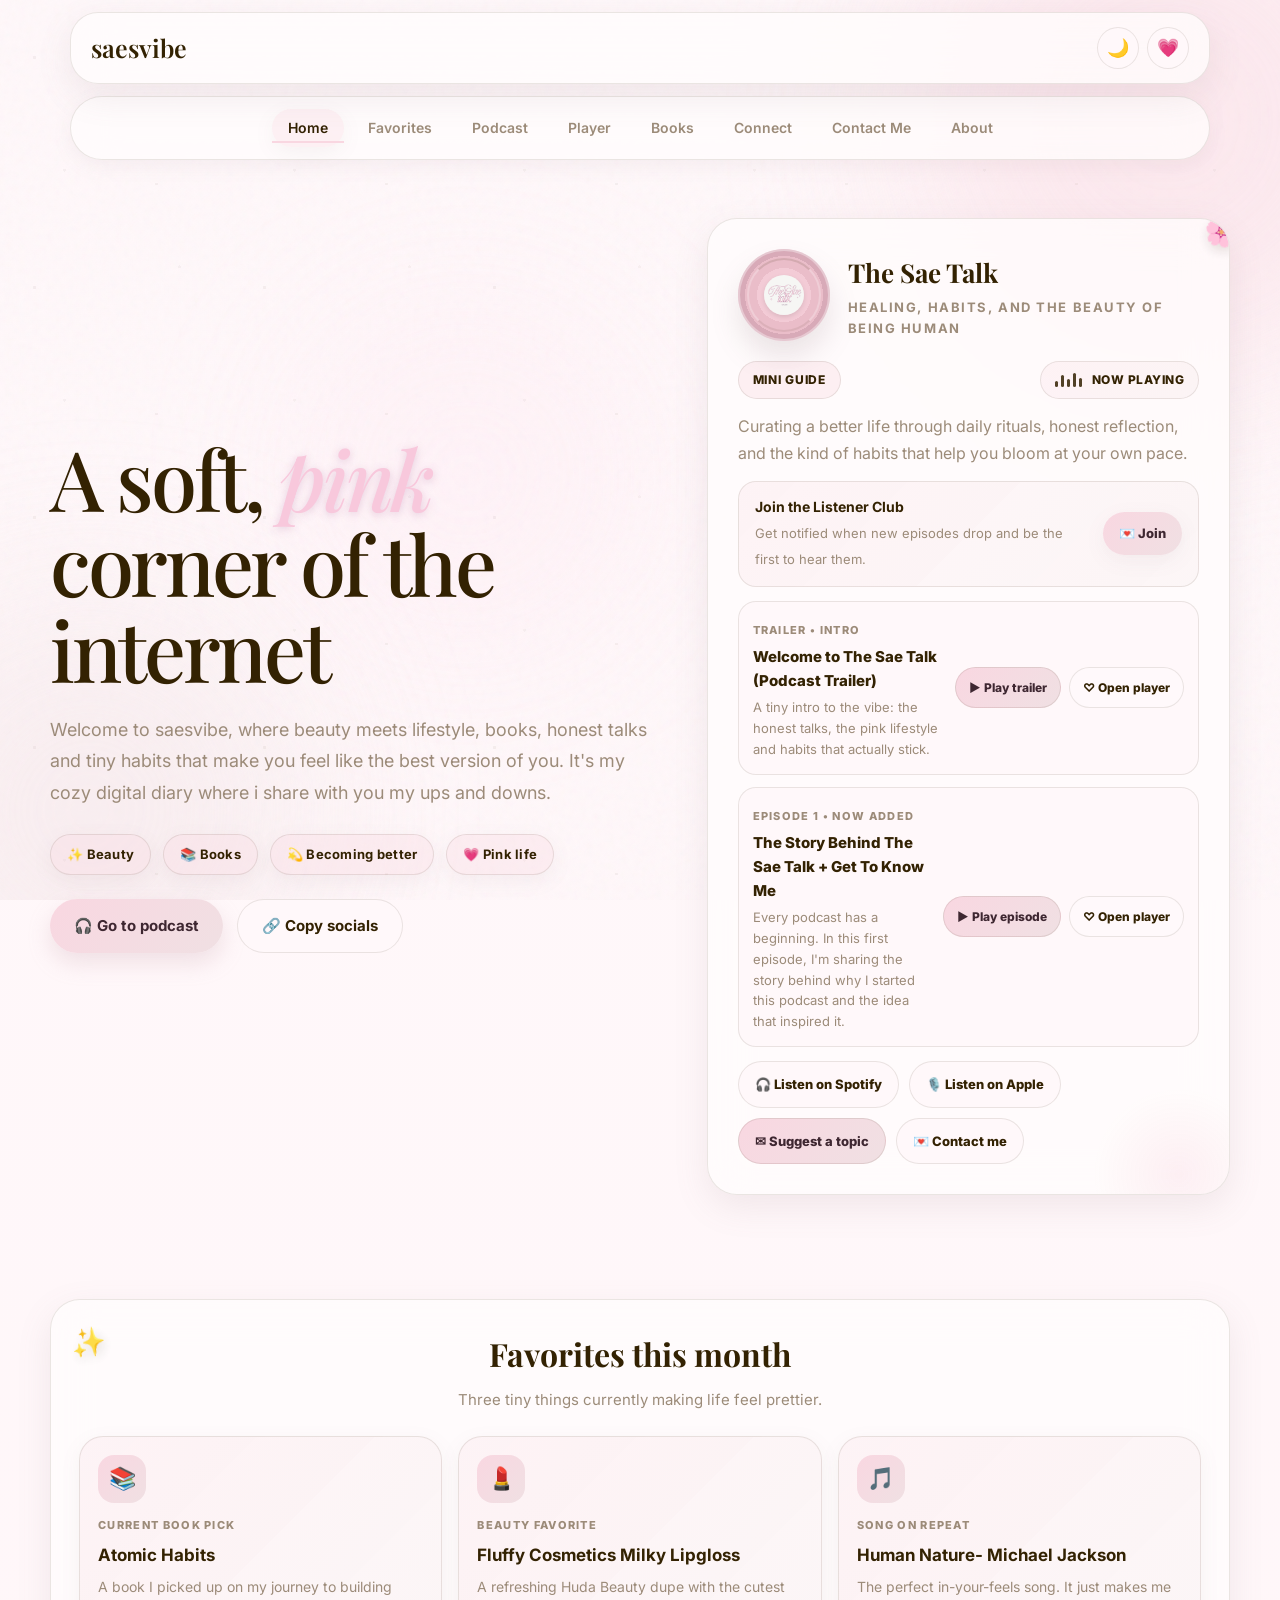
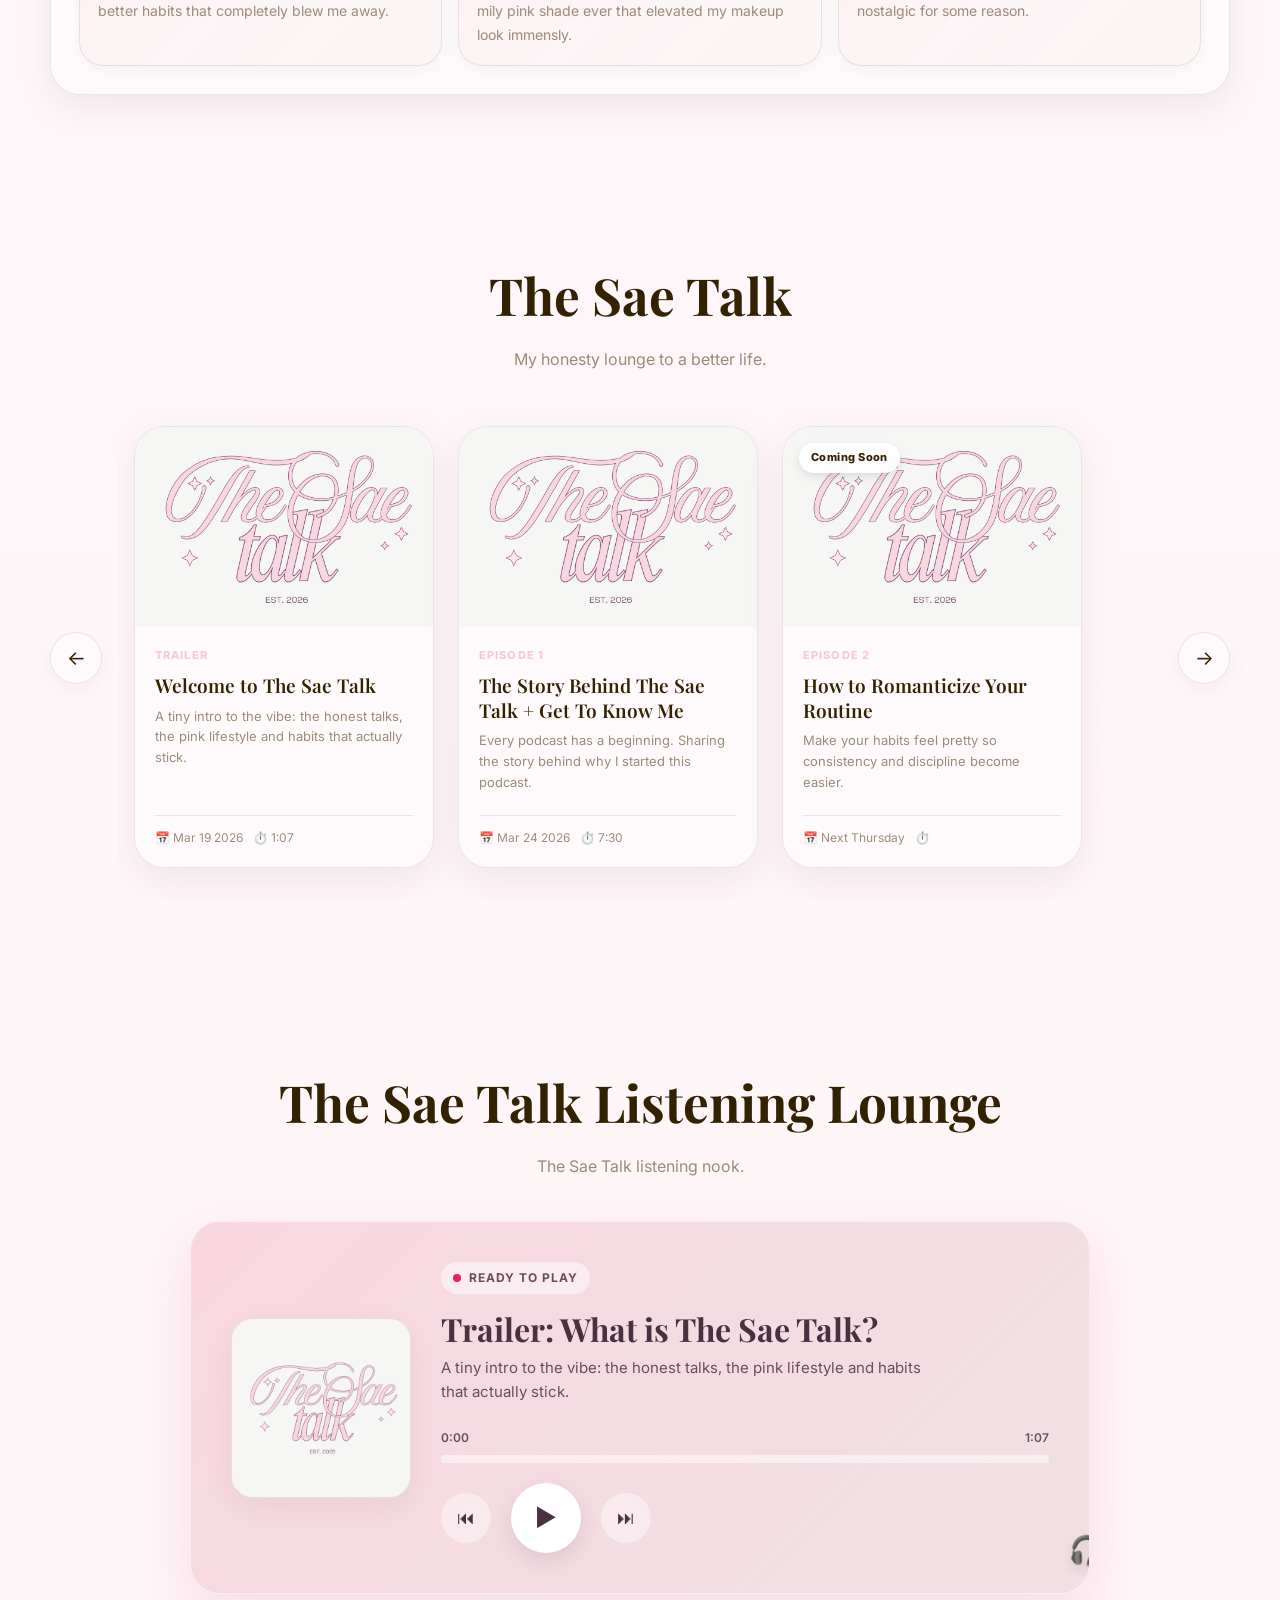
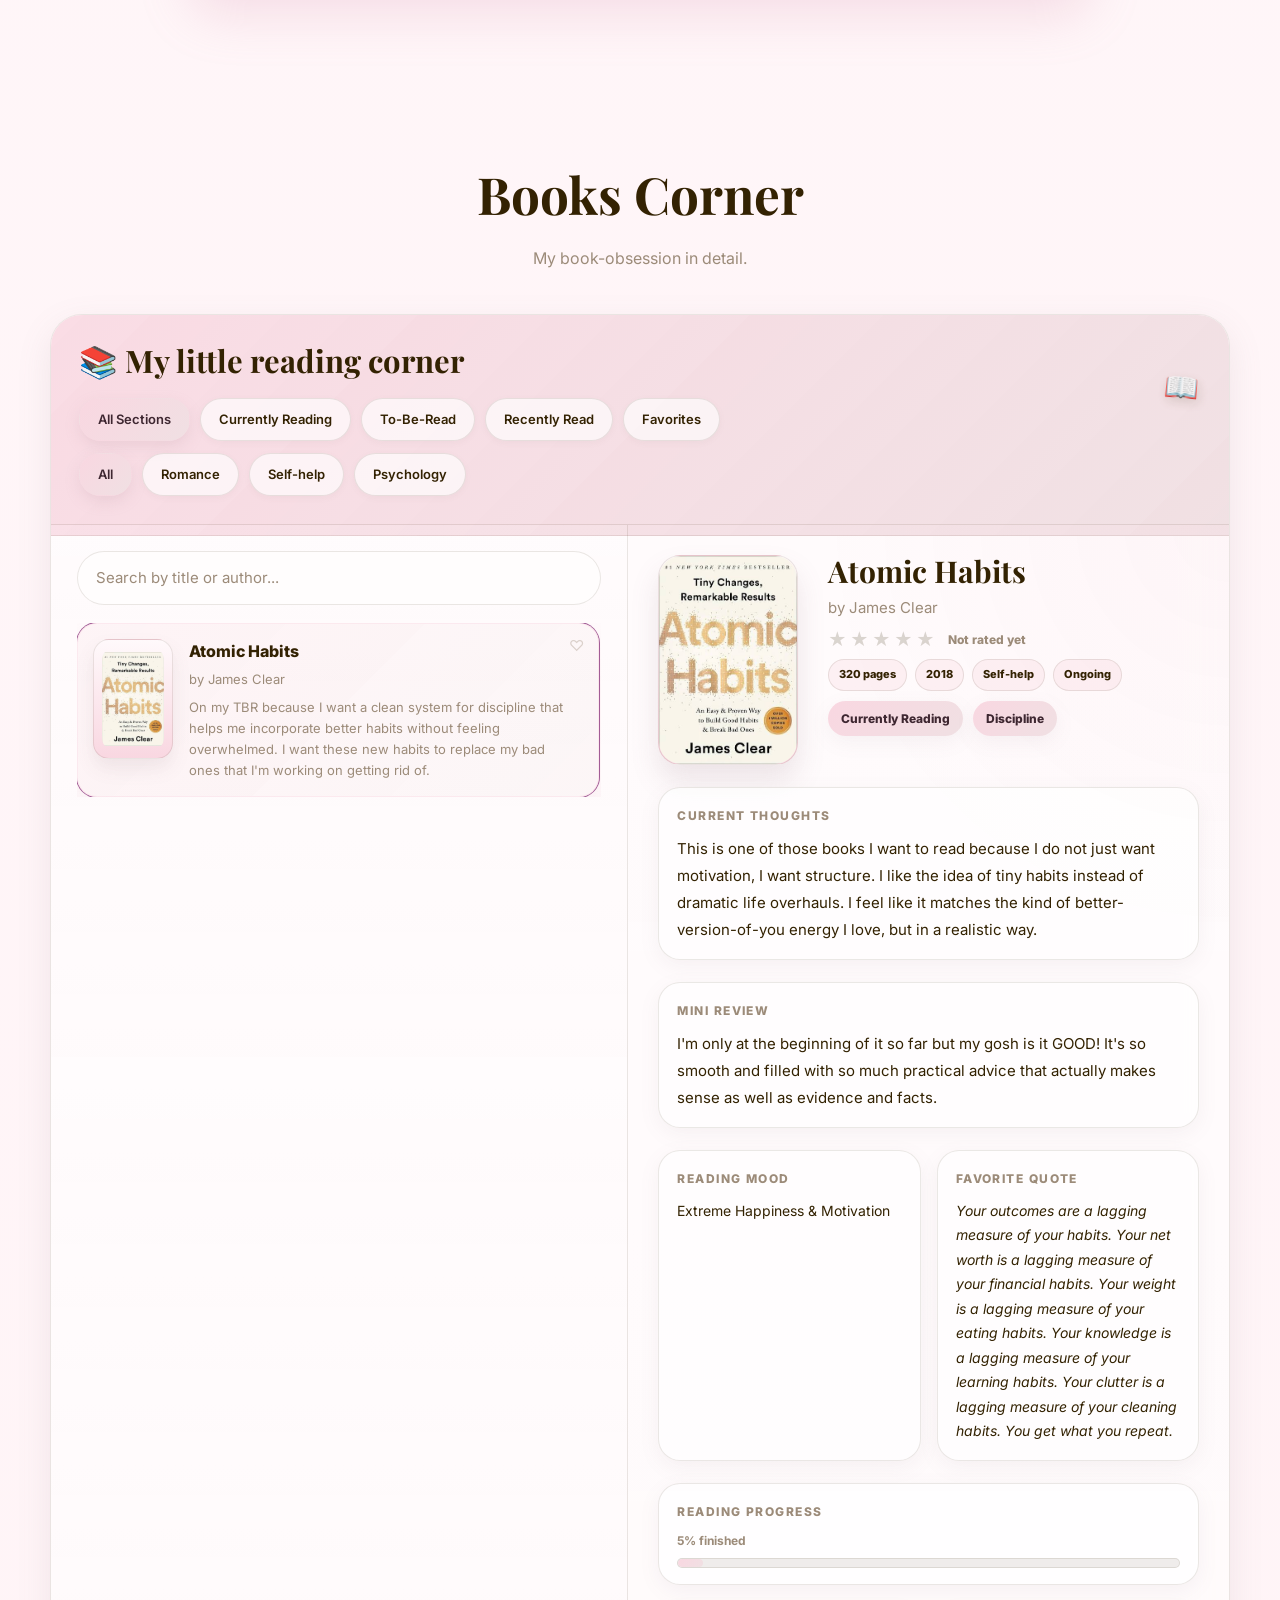
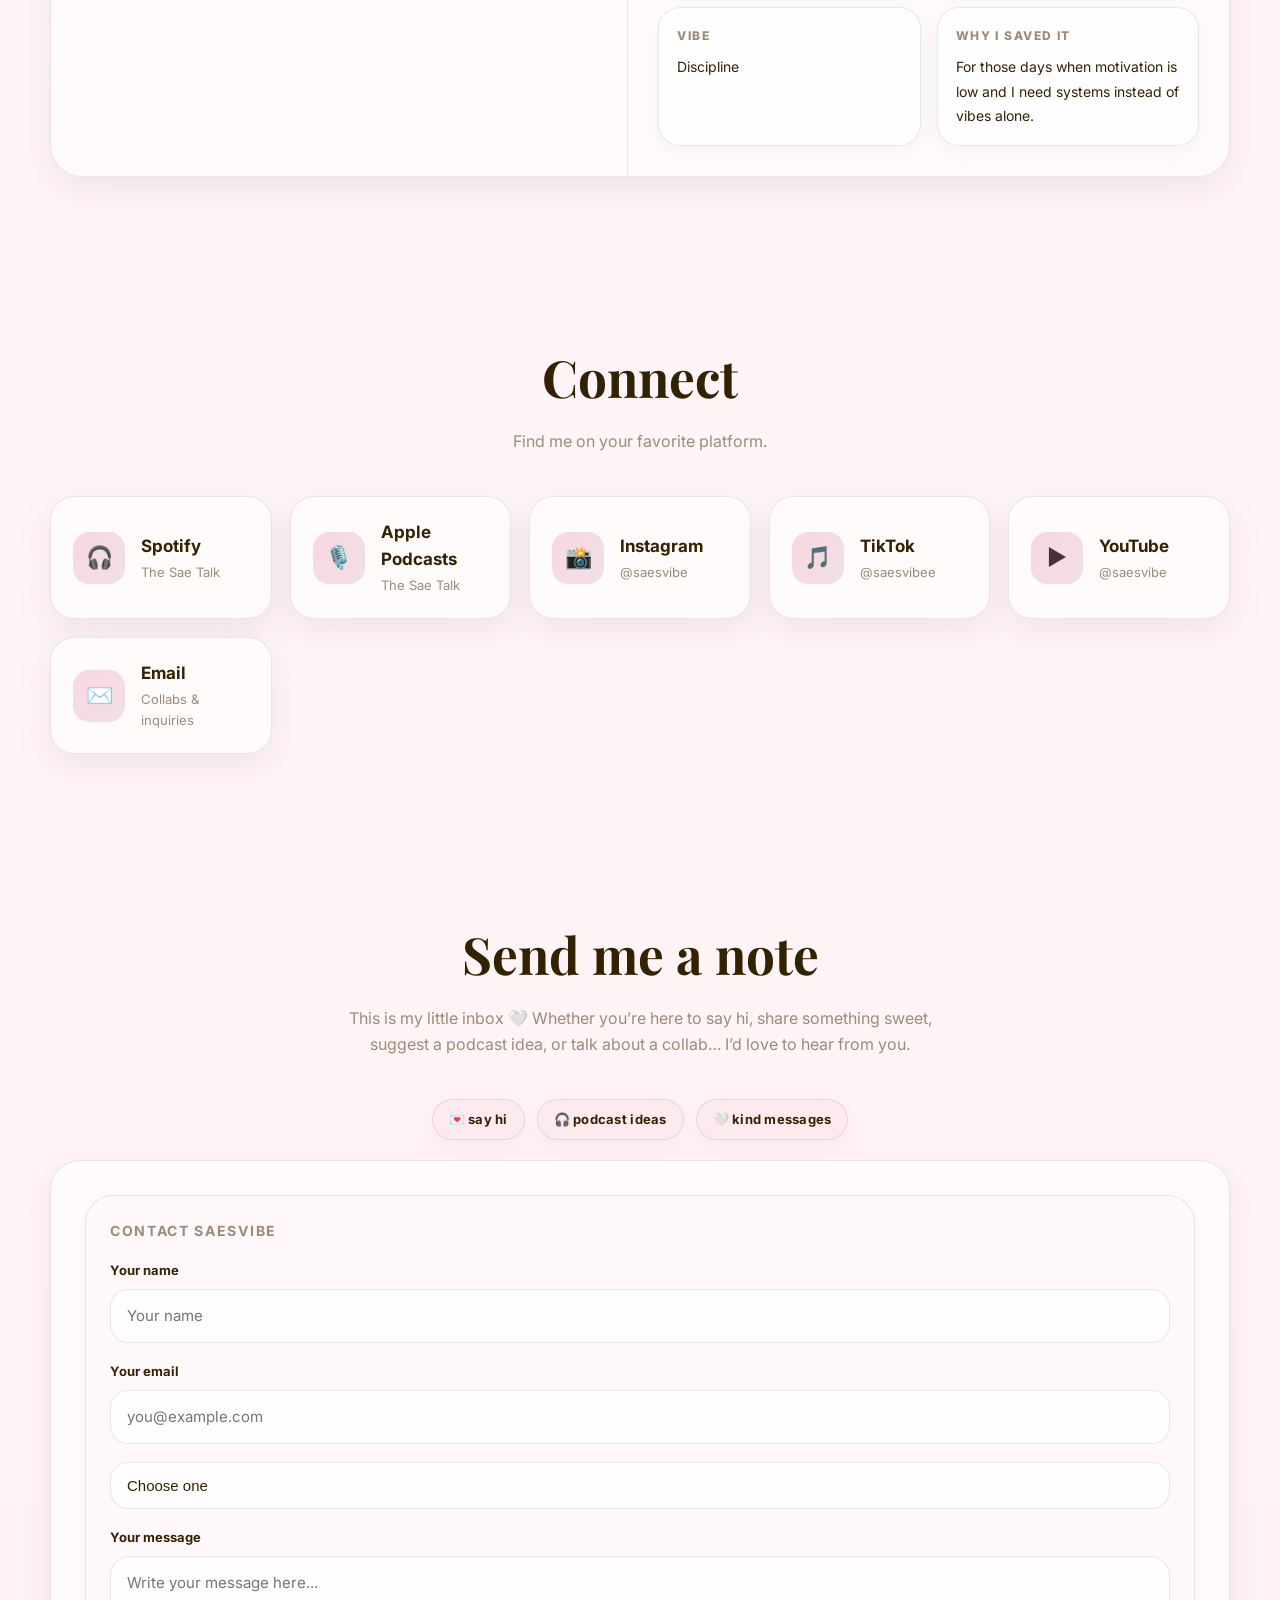
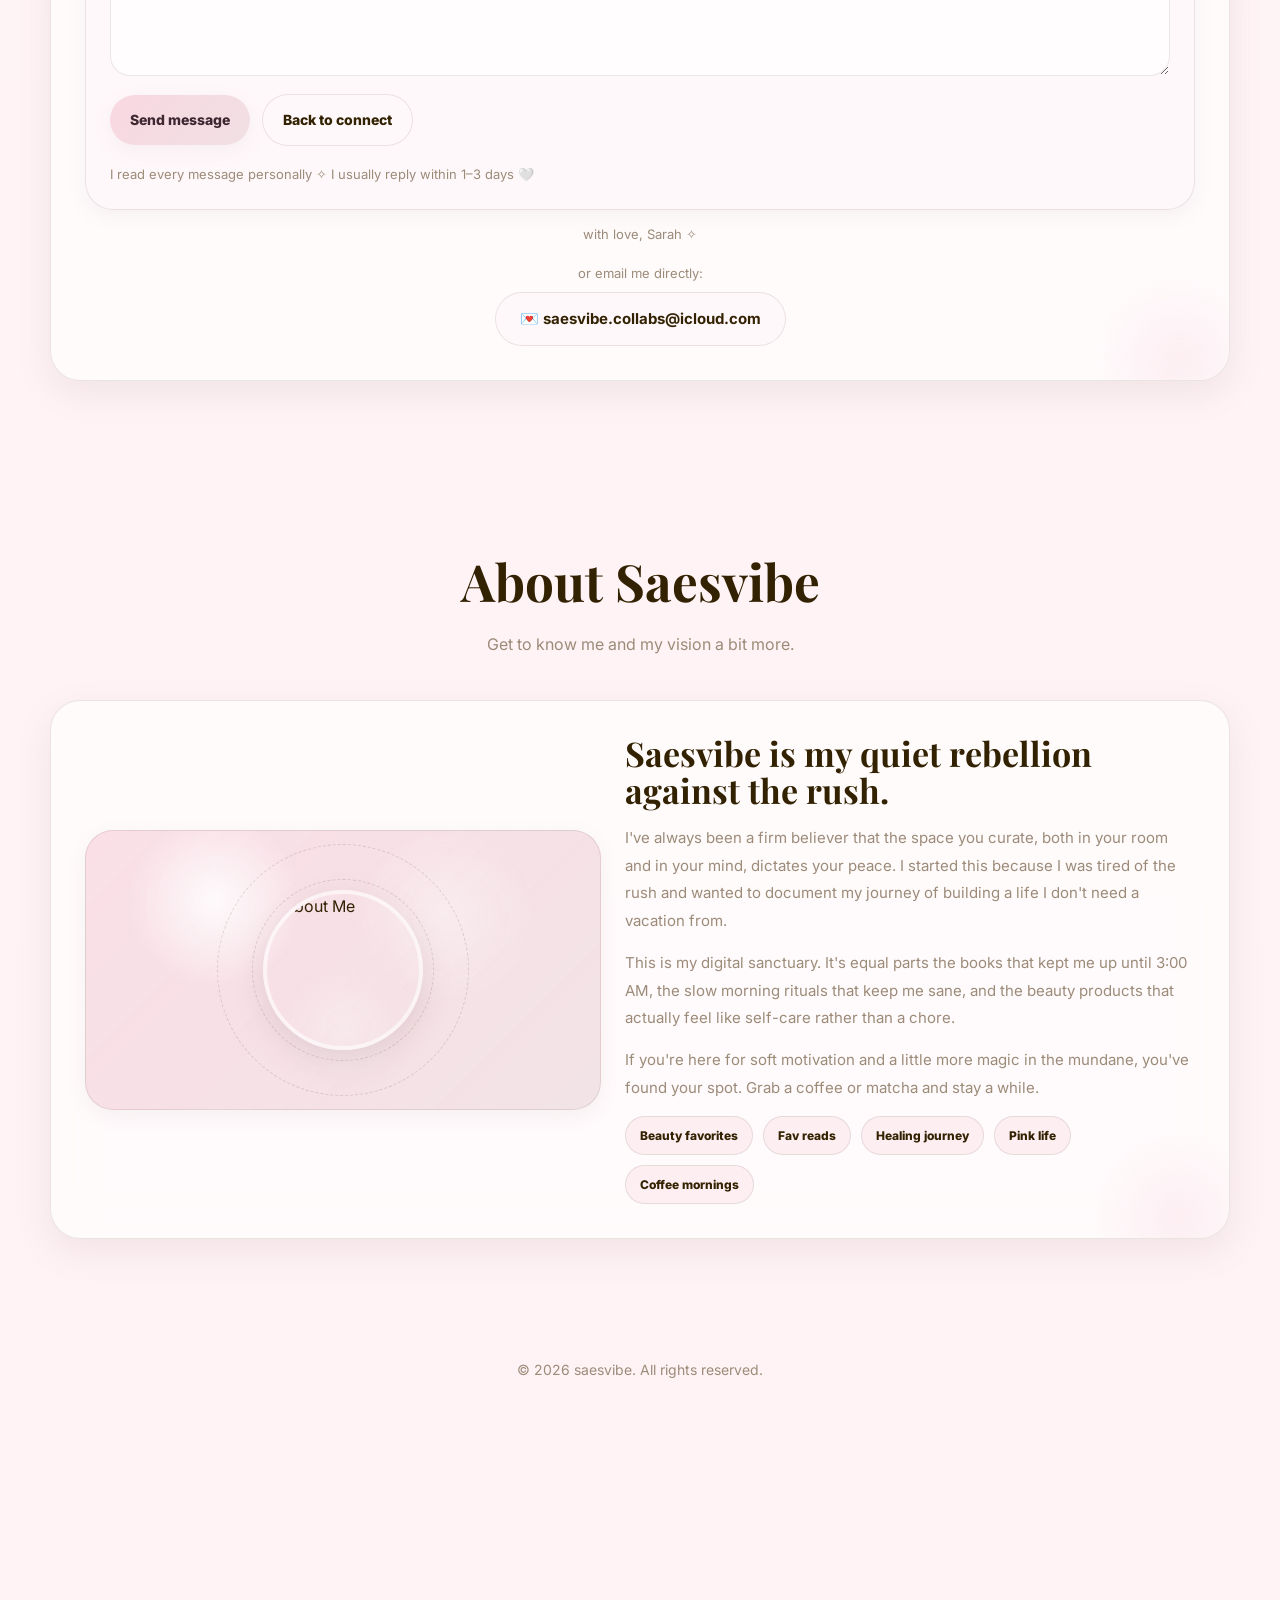
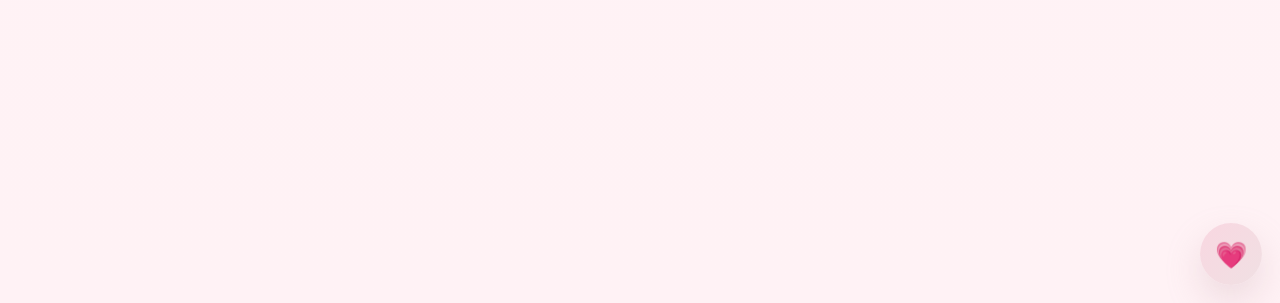
==== index.html @ 0909e8d5 "Add files via upload" ====
<!DOCTYPE html>
<html lang="en" data-theme="pink">
<head>
  <meta charset="utf-8" />
  <meta name="viewport" content="width=device-width,initial-scale=1" />
  <title>saesvibe</title>
  <meta name="description" content="A soft, pink corner of the internet where beauty meets lifestyle, books, and tiny habits." />
  <meta name="author" content="saesvibe" />
  
  <!-- REPLACED FAVICON WITH CUSTOM PINK 'S' ICON -->
  <link rel="icon" type="image/svg+xml" href="data:image/svg+xml,<svg xmlns='http://www.w3.org/2000/svg' viewBox='0 0 100 100'><rect width='100' height='100' rx='20' fill='%23F8C8DC'/><text x='50' y='55' dominant-baseline='middle' text-anchor='middle' font-size='60' font-family='Georgia,serif' font-weight='bold' fill='%233e2731'>S</text></svg>" />
  
  <!-- Apple Touch Icon for iOS bookmarks -->
  <link rel="apple-touch-icon" href="data:image/svg+xml,<svg xmlns='http://www.w3.org/2000/svg' viewBox='0 0 100 100'><rect width='100' height='100' rx='20' fill='%23F8C8DC'/><text x='50' y='55' dominant-baseline='middle' text-anchor='middle' font-size='60' font-family='Georgia,serif' font-weight='bold' fill='%233e2731'>S</text></svg>" />

  <link href="https://fonts.googleapis.com/css2?family=Playfair+Display:wght@400;500;600;700&family=Inter:wght@300;400;500;600;700&display=swap" rel="stylesheet" />
  <meta property="og:title" content="saesvibe">
<meta property="og:description" content="A soft corner of the internet: beauty, books, lifestyle, and The Sae Talk podcast.">
<meta property="og:image" content="https://saesvibe.github.io/assets/preview.png">
<meta property="og:url" content="https://saesvibe.github.io">
<meta property="og:type" content="website">
  <style>
:root {
  --pink-main: #f9d7e1;
  --pink-soft: #f0e0e3;
  --brown: #332202;
  --white: #fffafc;
  --rose: #f6cad7;
  --rose-deep: #eec1cf;
  --cream: #fcf5f7;

  /* New requested colors integrated globally */
  --cream-new: #F6F6F4;
  --pink-accent-new: #FFE9EC;
  --purple-accent: #A25D96;

  --bg: linear-gradient(180deg, #fff8fa 0%, #fff2f5 100%);
  --bg-alt: #fffdfd;
  --surface: rgba(255, 253, 253, 0.78);
  --surface-strong: rgba(255, 248, 250, 0.95);
  --text: var(--brown);
  --text-muted: #9C8B79;
  --heading: #332202;
  --accent: var(--pink-main);
  --accent-strong: #F8C8DC;
  --accent-soft: rgba(249, 215, 225, 0.32);
  --accent-soft-2: rgba(240, 224, 227, 0.8);
  --border: rgba(51, 34, 2, 0.1);
  --shadow: 0 12px 35px rgba(143, 115, 126, 0.12);
  --shadow-soft: 0 6px 20px rgba(143, 115, 126, 0.08);
  --shadow-glow: 0 0 0 1px #A25D96, 0 18px 40px rgba(232, 183, 201, 0.22);

  --radius-xl: 30px;
  --radius-lg: 22px;
  --radius-md: 16px;
  --radius-sm: 12px;
}

[data-theme="night"] {
  --bg: linear-gradient(180deg, #2a1e28 0%, #22171f 100%);
  --bg-alt: #342630;
  --surface: rgba(63, 45, 58, 0.78);
  --surface-strong: rgba(74, 54, 68, 0.92);
  --text: #F8C8DC;
  --text-muted: #edd5df;
  --heading: #FFC0CB;
  --accent: #f9d7e1;
  --accent-strong: #ffe7f3;
  --accent-soft: rgba(249, 215, 225, 0.18);
  --accent-soft-2: rgba(240, 224, 227, 0.16);
  --border: rgba(249, 215, 225, 0.16);
  --shadow: 0 14px 36px rgba(0, 0, 0, 0.22);
  --shadow-soft: 0 8px 18px rgba(0, 0, 0, 0.14);
  --shadow-glow: 0 0 0 1px rgba(249, 215, 225, 0.2), 0 18px 38px rgba(0, 0, 0, 0.25);
}

* {
  box-sizing: border-box;
  margin: 0;
  padding: 0;
}

html {
  scroll-behavior: smooth;
}

body {
  min-height: 100vh;
  background: var(--bg);
  color: var(--text);
  font-family: Inter, -apple-system, BlinkMacSystemFont, "Segoe UI", sans-serif;
  line-height: 1.6;
  overflow-x: hidden;
  transition: background 0.25s ease, color 0.25s ease;
}

/* --- AESTHETIC ADDITION 1: FILM GRAIN TEXTURE --- */
body::before {
  content: "";
  position: fixed;
  top: 0; left: 0;
  width: 100%; height: 100%;
  pointer-events: none;
z-index: 0;
  opacity: 0.035;
  background-image: url("data:image/svg+xml,%3Csvg viewBox='0 0 200 200' xmlns='http://www.w3.org/2000/svg'%3E%3Cfilter id='noiseFilter'%3E%3CfeTurbulence type='fractalNoise' baseFrequency='0.65' numOctaves='3' stitchTiles='stitch'/%3E%3C/filter%3E%3Crect width='100%25' height='100%25' filter='url(%23noiseFilter)'/%3E%3C/svg%3E");
}

button,
input,
textarea,
a,
.book-item,
.segment-btn {
  -webkit-tap-highlight-color: transparent;
  font: inherit;
}

button {
  border: none;
  background: none;
  /* Fix for mobile button delay/not clicking */
  touch-action: manipulation; 
}

a {
  /* Fix for link delay */
  touch-action: manipulation;
}

.bg-pattern {
  position: fixed;
  inset: 0;
  pointer-events: none;
  z-index: 0;
  overflow: hidden;
}

.bg-blob {
  position: absolute;
  border-radius: 50%;
  filter: blur(90px);
  animation: float 18s ease-in-out infinite;
  opacity: 0.55;
}

.bg-blob:nth-child(1) {
  width: 520px;
  height: 520px;
  top: -140px;
  right: -150px;
  background: rgba(249, 215, 225, 0.85);
}

.bg-blob:nth-child(2) {
  width: 420px;
  height: 420px;
  bottom: -120px;
  left: -120px;
  background: rgba(240, 224, 227, 0.75);
  animation-delay: -5s;
}

.bg-blob:nth-child(3) {
  width: 320px;
  height: 320px;
  top: 35%;
  left: 24%;
  background: rgba(255, 214, 235, 0.32);
  animation-delay: -10s;
}

.bg-dots {
  position: absolute;
  inset: 0;
  background-image:
    radial-gradient(circle at 15% 25%, rgba(255, 235, 243, 0.08) 0 1.5px, transparent 1.5px),
    radial-gradient(circle at 78% 16%, rgba(255, 235, 243, 0.07) 0 1.5px, transparent 1.5px),
    radial-gradient(circle at 68% 80%, rgba(255, 235, 243, 0.08) 0 1.5px, transparent 1.5px),
    radial-gradient(circle at 28% 74%, rgba(255, 235, 243, 0.07) 0 1.5px, transparent 1.5px);
  background-size: 230px 230px;
  opacity: 0.9;
}

[data-theme="pink"] .bg-dots {
  background-image:
    radial-gradient(circle at 15% 25%, rgba(51, 34, 2, 0.05) 0 1.5px, transparent 1.5px),
    radial-gradient(circle at 78% 16%, rgba(51, 34, 2, 0.04) 0 1.5px, transparent 1.5px),
    radial-gradient(circle at 68% 80%, rgba(51, 34, 2, 0.05) 0 1.5px, transparent 1.5px),
    radial-gradient(circle at 28% 74%, rgba(51, 34, 2, 0.04) 0 1.5px, transparent 1.5px);
}

@keyframes float {
  0%, 100% { transform: translate(0, 0) scale(1); }
  33% { transform: translate(26px, -22px) scale(1.05); }
  66% { transform: translate(-16px, 18px) scale(0.95); }
}

@keyframes shimmerSweep {
  0% { transform: translateX(-130%) skewX(-14deg); opacity: 0; }
  15% { opacity: 0.38; }
  100% { transform: translateX(220%) skewX(-14deg); opacity: 0; }
}
@keyframes fall {
  0% {
    transform: translateY(0) rotate(0deg);
    opacity: 1;
  }
  100% {
    transform: translateY(100vh) rotate(360deg);
    opacity: 0;
  }
}

/* ===== BRAND Bar (Top) ===== */
.nav-brand-bar {
  position: sticky;
  top: 12px;
  z-index: 120;
  width: min(1140px, calc(100% - 24px));
  margin: 0 auto 24px;
  background: var(--surface);
  backdrop-filter: blur(22px);
  -webkit-backdrop-filter: blur(22px);
  border: 1px solid var(--border);
  box-shadow: var(--shadow);
  border-radius: 28px;
  padding: 14px 20px;
  display: flex;
  justify-content: space-between; /* Logo left, Actions right */
  align-items: center;
}

/* ===== Links Bar (Below Brand) ===== */
.nav-links-bar {
  position: sticky;
  top: 90px; /* Sits below the brand bar */
  z-index: 119; /* Below brand */
  width: min(1140px, calc(100% - 24px));
  margin: 0 auto;
  background: var(--surface);
  backdrop-filter: blur(22px);
  -webkit-backdrop-filter: blur(22px);
  border: 1px solid var(--border);
  box-shadow: var(--shadow-soft); /* Lighter shadow */
  border-radius: 999px;
  padding: 12px 20px;
  display: flex;
  justify-content: center;
}

/* Brand Logo */
.nav-brand-bar .nav-brand {
  font-family: "Playfair Display", Georgia, serif;
  font-size: 25px;
  font-weight: 600;
  color: var(--heading);
}

/* Actions on the right */
.nav-actions {
  display: flex;
  gap: 8px;
}

.nav-btn {
  width: 42px;
  height: 42px;
  border-radius: 999px;
  border: 1px solid var(--border);
  background: var(--surface-strong);
  color: var(--text);
  font-size: 18px;
  cursor: pointer;
  display: grid;
  place-items: center;
  transition: transform 0.2s ease, background 0.2s ease;
  touch-action: manipulation;
}

.nav-btn:hover {
  transform: translateY(-1px) scale(1.03);
  background: var(--accent-soft);
}

/* Links Styling */
.nav-links-bar .nav-links {
  display: flex;
  justify-content: center;
  gap: 8px;
  flex-wrap: wrap;
}

.nav-link {
  border: none;
  background: transparent;
  color: var(--text-muted);
  padding: 8px 16px;
  border-radius: 999px;
  font-size: 14px;
  font-weight: 600;
  cursor: pointer;
  transition: all 0.25s ease;
  touch-action: manipulation;
  position: relative;
}

.nav-link::after {
  content: "";
  position: absolute;
  left: 50%;
  bottom: 4px;
  width: 0;
  height: 2px;
  background: var(--pink-main);
  transition: width 0.3s;
  transform: translateX(-50%);
}

.nav-link:hover::after,
.nav-link.active::after {
  width: 100%;
  transform: translateX(-50%);
}

.nav-link:hover {
  background: var(--accent-soft);
  color: var(--heading);
}

.nav-link.active {
  background: var(--accent-soft);
  color: var(--heading);
  box-shadow: var(--shadow-soft);
}

/* ===== Mobile Adjustments ===== */
@media (max-width: 720px) {
  .nav-links-bar {
    display: none !important; /* Hide links bar on mobile */
  }

  .nav-brand-bar {
    width: 100%;
    border-radius: 0 0 20px 20px;
    margin-top: 0;
    padding: 12px 16px;
  }
  
  .nav-link::after {
    display: none; /* Hide underline animation on mobile if desired */
  }
}

.mobile-nav-wrap {
  display: none;
  position: sticky;
  top: 88px;
  z-index: 110;
  margin: 12px auto 24px;
}

.mobile-nav {
  width: 100%;
  display: flex;
  align-items: center;
  gap: 10px;
  background: var(--surface);
  backdrop-filter: blur(20px);
  -webkit-backdrop-filter: blur(20px);
  border: 1px solid var(--border);
  box-shadow: var(--shadow-soft);
  border-radius: 999px;
  padding: 8px;
}

.mobile-nav-arrow {
  width: 38px;
  height: 38px;
  flex: 0 0 38px;
  border-radius: 999px;
  border: 1px solid var(--border);
  background: var(--surface-strong);
  color: var(--text);
  display: grid;
  place-items: center;
  cursor: pointer;
}

.mobile-nav-scroll {
  display: flex;
  gap: 8px;
  overflow-x: auto;
  scroll-behavior: smooth;
  scrollbar-width: none;
  flex: 1;
  -webkit-overflow-scrolling: touch;
}

.mobile-nav-scroll::-webkit-scrollbar {
  display: none;
}

.mobile-nav-link {
  flex: 0 0 auto;
  border: 1px solid var(--border);
  background: rgba(255,255,255,0.28);
  color: var(--text-muted);
  border-radius: 999px;
  padding: 10px 14px;
  font-size: 13px;
  font-weight: 700;
  cursor: pointer;
  white-space: nowrap;
  transition: all 0.2s ease;
  touch-action: manipulation;
}

.mobile-nav-link.active,
.mobile-nav-link:hover {
  background: linear-gradient(135deg, var(--pink-main), var(--pink-soft));
  color: #3e2731;
}

.main {
  position: relative;
  z-index: 1;
  width: min(1180px, calc(100% - 32px));
  margin: 0 auto;
  padding: 24px 0 84px;
}

.reveal {
  opacity: 0;
  transform: translateY(32px);
  transition: opacity 0.7s ease, transform 0.7s ease;
}

.reveal.visible {
  opacity: 1;
  transform: translateY(0);
}

.hero {
  min-height: calc(100vh - 180px);
  display: grid;
  grid-template-columns: 1.08fr 0.92fr;
  gap: 42px;
  align-items: center;
  padding: 34px 0 24px;
}

.hero-content h1 {
  font-family: "Playfair Display", Georgia, serif;
  font-size: clamp(3rem, 8vw, 5.2rem);
  line-height: 1.03;
  letter-spacing: -0.04em;
  font-weight: 500;
  margin-bottom: 22px;
  max-width: 720px;
  color: var(--heading);
}

.hero-content h1 span {
  color: var(--accent-strong);
  font-style: italic;
  /* Subtle purple text-shadow for outlining the word 'pink' */
  text-shadow: 0px 2px 8px rgba(162, 93, 150, 0.25);
}

.hero-content p {
  max-width: 600px;
  font-size: 18px;
  line-height: 1.75;
  color: var(--text-muted);
  margin-bottom: 26px;
}

.hero-tags {
  display: flex;
  gap: 12px;
  flex-wrap: wrap;
  margin-bottom: 24px;
}

.hero-tag {
  padding: 9px 16px;
  border-radius: 999px;
  background: var(--accent-soft);
  color: var(--text);
  font-size: 13px;
  font-weight: 700;
  letter-spacing: 0.02em;
  border: 1px solid var(--border);
  box-shadow: var(--shadow-soft);
}

.hero-actions {
  display: flex;
  gap: 14px;
  flex-wrap: wrap;
  margin-bottom: 26px;
}

.btn {
  border: none;
  border-radius: 999px;
  padding: 14px 24px;
  font-size: 15px;
  font-weight: 700;
  cursor: pointer;
  display: inline-flex;
  align-items: center;
  justify-content: center;
  gap: 10px;
  transition: transform 0.2s ease, box-shadow 0.2s ease, background 0.2s ease;
  text-decoration: none;
  touch-action: manipulation;
}

.btn-primary {
  background: linear-gradient(135deg, var(--pink-main), var(--pink-soft));
  color: #3e2731;
  box-shadow: 0 10px 22px rgba(200, 164, 175, 0.28);
}

.btn-primary:hover {
  transform: translateY(-2px);
  box-shadow: 0 12px 30px rgba(200, 164, 175, 0.35);
}

.btn-secondary {
  background: var(--surface-strong);
  color: var(--text);
  border: 1px solid var(--border);
}

.btn-secondary:hover {
  background: var(--accent-soft);
  transform: translateY(-2px);
}

.hero-card,
.glass-card,
.monthly-favorites,
.connect-card,
.episode-card,
.book-item {
  position: relative;
  overflow: hidden;
}

.hero-card::after,
.glass-card::after,
.monthly-favorites::after,
.connect-card::after,
.episode-card::after,
.book-item::before {
  content: "";
  position: absolute;
  top: 0;
  left: 0;
  width: 42%;
  height: 100%;
  background: linear-gradient(90deg, transparent, rgba(255,255,255,0.32), transparent);
  transform: translateX(-130%) skewX(-14deg);
  pointer-events: none;
  opacity: 0;
}

.hero-card:hover::after,
.glass-card:hover::after,
.monthly-favorites:hover::after,
.connect-card:hover::after,
.episode-card:hover::after,
.book-item:hover::before {
  animation: shimmerSweep 1s ease;
}

.hero-card,
.glass-card {
  background: var(--surface);
  backdrop-filter: blur(22px);
  -webkit-backdrop-filter: blur(22px);
  border: 1px solid var(--border);
  border-radius: var(--radius-xl);
  box-shadow: var(--shadow);
}

.hero-card {
  padding: 30px;
}

.hero-card::before,
.glass-card::before {
  content: "";
  position: absolute;
  inset: auto -40px -70px auto;
  width: 180px;
  height: 180px;
  background: radial-gradient(circle, rgba(249, 215, 225, 0.35) 0%, transparent 68%);
  pointer-events: none;
}

.hero-card:hover,
.glass-card:hover,
.connect-card:hover,
.episode-card:hover,
.book-item:hover {
  box-shadow: var(--shadow-glow);
}

.hero-card-header {
  display: flex;
  align-items: center;
  gap: 18px;
  margin-bottom: 20px;
}

.podcast-vinyl {
  width: 92px;
  height: 92px;
  border-radius: 50%;
  position: relative;
  flex-shrink: 0;
  background:
    radial-gradient(circle at center, #fff7fa 0 10px, #f9d7e1 10px 18px, #f3cbd6 18px 27px, #eabdc9 27px 39px, #d8aab8 39px 100%);
  box-shadow:
    0 16px 28px rgba(143, 115, 126, 0.18),
    inset 0 0 0 2px rgba(255, 255, 255, 0.35);
  animation: spinVinyl 12s linear infinite;
}

.podcast-vinyl::before {
  content: "";
  position: absolute;
  inset: 9px;
  border-radius: 50%;
  border: 2px solid rgba(255, 255, 255, 0.25);
  border-top-color: rgba(51, 34, 2, 0.12);
  border-bottom-color: rgba(51, 34, 2, 0.08);
}

.podcast-vinyl::after {
  display: none; /* Removed emoji content */
}

.vinyl-logo {
  position: absolute;
  top: 50%;
  left: 50%;
  width: 40px;
  height: 40px;
  transform: translate(-50%, -50%);
  border-radius: 50%;
  object-fit: cover;
  z-index: 2;
  animation: counterSpin 12s linear infinite; 
  box-shadow: 0 2px 5px rgba(0,0,0,0.1);
}

@keyframes spinVinyl {
  to { transform: rotate(360deg); }
}

@keyframes counterSpin {
  to { transform: translate(-50%, -50%) rotate(-360deg); }
}

.hero-card-info h3 {
  font-family: "Playfair Display", Georgia, serif;
  font-size: 26px;
  margin-bottom: 3px;
  color: var(--heading);
}

.hero-card-info p {
  font-size: 13px;
  text-transform: uppercase;
  letter-spacing: 0.12em;
  font-weight: 700;
  color: var(--text-muted);
}

.podcast-preview {
  display: grid;
  gap: 14px;
}

.podcast-top-row {
  display: flex;
  flex-wrap: wrap;
  align-items: center;
  justify-content: space-between;
  gap: 12px;
}

.podcast-chip {
  display: inline-flex;
  align-items: center;
  gap: 8px;
  width: fit-content;
  padding: 8px 14px;
  border-radius: 999px;
  background: var(--accent-soft);
  color: var(--text);
  font-size: 12px;
  font-weight: 800;
  letter-spacing: 0.06em;
  text-transform: uppercase;
  border: 1px solid var(--border);
}

.now-playing {
  display: inline-flex;
  align-items: center;
  gap: 10px;
  padding: 8px 14px;
  border-radius: 999px;
  background: linear-gradient(135deg, rgba(249, 215, 225, 0.22), rgba(240, 224, 227, 0.22));
  border: 1px solid var(--border);
  color: var(--text);
  font-size: 12px;
  font-weight: 800;
  letter-spacing: 0.04em;
  text-transform: uppercase;
  width: fit-content;
}

.equalizer {
  display: inline-flex;
  align-items: end;
  gap: 3px;
  height: 14px;
}

.equalizer span {
  width: 3px;
  border-radius: 999px;
  background: var(--heading);
  animation: bounce 1.1s ease-in-out infinite;
  opacity: 0.85;
}

.equalizer span:nth-child(1) { height: 6px; animation-delay: 0s; }
.equalizer span:nth-child(2) { height: 12px; animation-delay: 0.12s; }
.equalizer span:nth-child(3) { height: 8px; animation-delay: 0.24s; }
.equalizer span:nth-child(4) { height: 14px; animation-delay: 0.36s; }
.equalizer span:nth-child(5) { height: 9px; animation-delay: 0.48s; }

@keyframes bounce {
  0%, 100% { transform: scaleY(0.55); opacity: 0.6; }
  50% { transform: scaleY(1.15); opacity: 1; }
}

.podcast-quote {
  font-size: 16px;
  line-height: 1.7;
  color: var(--text-muted);
}

.listener-club {
  display: flex;
  align-items: center;
  justify-content: space-between;
  gap: 14px;
  padding: 14px 16px;
  border-radius: 18px;
  background: linear-gradient(135deg, rgba(249, 215, 225, 0.22), rgba(240, 224, 227, 0.2));
  border: 1px solid var(--border);
}

.listener-club-text strong {
  display: block;
  font-size: 14px;
  color: var(--heading);
  margin-bottom: 2px;
}

.listener-club-text span {
  font-size: 13px;
  color: var(--text-muted);
}

.listener-btn {
  border: none;
  border-radius: 999px;
  padding: 11px 16px;
  background: linear-gradient(135deg, var(--pink-main), var(--pink-soft));
  color: #3e2731;
  font-size: 13px;
  font-weight: 800;
  cursor: pointer;
  white-space: nowrap;
  box-shadow: var(--shadow-soft);
  touch-action: manipulation;
}

.listener-btn:hover {
  transform: translateY(-1px);
}

.mini-player {
  display: grid;
  gap: 12px;
}

.mini-track {
  display: grid;
  grid-template-columns: 1fr auto;
  gap: 12px;
  align-items: center;
  background: var(--surface-strong);
  border: 1px solid var(--border);
  border-radius: 18px;
  padding: 14px;
  transition: transform 0.2s ease, border-color 0.2s ease, background 0.2s ease, box-shadow 0.2s ease;
}

.mini-track:hover {
  transform: translateY(-2px);
  border-color: rgba(249, 215, 225, 0.36);
  box-shadow: var(--shadow-glow);
}

.mini-track-main {
  min-width: 0;
}

.mini-track-label {
  display: inline-flex;
  align-items: center;
  gap: 8px;
  margin-bottom: 6px;
  font-size: 11px;
  text-transform: uppercase;
  letter-spacing: 0.12em;
  color: var(--text-muted);
  font-weight: 800;
}

.mini-track-main h4 {
  font-size: 15px;
  font-weight: 800;
  color: var(--heading);
  margin-bottom: 4px;
}

.mini-track-main p {
  font-size: 13px;
  color: var(--text-muted);
  line-height: 1.6;
}

.mini-track-actions {
  display: flex;
  flex-wrap: wrap;
  gap: 8px;
  justify-content: flex-end; /* Fixed typo here */
}
.mini-pill-btn {
  border: 1px solid var(--border);
  background: rgba(255, 255, 255, 0.16);
  color: var(--text);
  border-radius: 999px;
  padding: 10px 13px;
  font-size: 12px;
  font-weight: 800;
  cursor: pointer;
  transition: transform 0.2s ease, background 0.2s ease;
  white-space: nowrap;
  touch-action: manipulation;
}

.mini-pill-btn:hover {
  transform: translateY(-1px);
  background: var(--accent-soft);
}

.mini-pill-btn.play {
  background: linear-gradient(135deg, var(--pink-main), var(--pink-soft));
  color: #3e2731;
}

.podcast-hero-actions {
  display: flex;
  flex-wrap: wrap;
  gap: 10px;
}

.podcast-cta {
  border: 1px solid var(--border);
  background: var(--surface-strong);
  color: var(--text);
  border-radius: 999px;
  padding: 12px 16px;
  font-size: 13px;
  font-weight: 800;
  cursor: pointer;
  transition: transform 0.2s ease, background 0.2s ease;
  text-decoration: none;
  touch-action: manipulation;
}

.podcast-cta:hover {
  transform: translateY(-1px);
  background: var(--accent-soft);
}

.podcast-cta.primary {
  background: linear-gradient(135deg, var(--pink-main), var(--pink-soft));
  color: #3e2731;
}

.section {
  padding: 80px 0;
  scroll-margin-top: 110px;
}

.section-header {
  text-align: center;
  margin-bottom: 42px;
}

.section-header h2 {
  font-family: "Playfair Display", Georgia, serif;
  font-size: clamp(2.2rem, 5vw, 3.2rem);
  margin-bottom: 10px;
  color: var(--heading);
}

.section-header p {
  max-width: 620px;
  margin: 0 auto;
  color: var(--text-muted);
  font-size: 16px;
}

.monthly-favorites {
  padding: 28px;
  background: var(--surface);
  backdrop-filter: blur(22px);
  -webkit-backdrop-filter: blur(22px);
  border: 1px solid var(--border);
  border-radius: 30px;
  box-shadow: var(--shadow);
}

.monthly-favorites-head {
  text-align: center;
  margin-bottom: 24px;
}

.monthly-favorites-head h3 {
  font-family: "Playfair Display", Georgia, serif;
  font-size: 32px;
  margin-bottom: 8px;
  color: var(--heading);
}

.monthly-favorites-head p {
  color: var(--text-muted);
  font-size: 15px;
}

.favorites-strip {
  display: grid;
  grid-template-columns: repeat(3, 1fr);
  gap: 16px;
}

.favorite-mini-card {
  background: linear-gradient(135deg, rgba(249, 215, 225, 0.24), rgba(240, 224, 227, 0.22));
  border: 1px solid var(--border);
  border-radius: 24px;
  padding: 18px;
  box-shadow: var(--shadow-soft);
  transition: transform 0.2s ease, box-shadow 0.2s ease, border-color 0.2s ease;
}

.favorite-mini-card:hover {
  transform: translateY(-3px);
  box-shadow: var(--shadow-glow);
  border-color: rgba(249, 215, 225, 0.38);
}

.favorite-mini-icon {
  width: 48px;
  height: 48px;
  display: grid;
  place-items: center;
  border-radius: 16px;
  background: linear-gradient(135deg, var(--pink-main), var(--pink-soft));
  color: #4a3040;
  font-size: 22px;
  margin-bottom: 14px;
}

.favorite-mini-card label {
  display: block;
  font-size: 11px;
  text-transform: uppercase;
  letter-spacing: 0.12em;
  color: var(--text-muted);
  font-weight: 800;
  margin-bottom: 8px;
}

.favorite-mini-card h4 {
  font-size: 17px;
  color: var(--heading);
  margin-bottom: 6px;
}

.favorite-mini-card p {
  color: var(--text-muted);
  font-size: 14px;
  line-height: 1.7;
}

/* --- HORIZONTAL PODCAST SLIDER --- */

.podcast-slider-wrapper {
  position: relative;
  max-width: 100%;
  margin: 0 auto;
}

.podcast-slider-nav {
  display: flex;
  align-items: center;
  gap: 16px;
}

.podcast-arrow {
  flex-shrink: 0;
  width: 52px;
  height: 52px;
  border-radius: 50%;
  background: var(--surface);
  border: 1px solid var(--border);
  color: var(--heading);
  font-size: 20px;
  cursor: pointer;
  transition: all 0.25s ease;
  display: grid;
  place-items: center;
  box-shadow: var(--shadow-soft);
  z-index: 5;
}

.podcast-arrow:hover {
  background: linear-gradient(135deg, var(--pink-main), var(--pink-soft));
  color: #3e2731;
  border-color: transparent;
  transform: scale(1.05);
}

.podcast-track {
  display: flex;
  gap: 24px;
  overflow-x: auto;

  /* NEW (Netflix feel) */
  scroll-snap-type: x mandatory;
  scroll-padding-left: 16px;

  scroll-behavior: smooth;
  padding: 12px 16px 34px;
  scrollbar-width: none;
  -ms-overflow-style: none;

  -webkit-overflow-scrolling: touch;
  overscroll-behavior-x: contain;
  cursor: grab;
}

.podcast-track:active {
  cursor: grabbing;
}

.podcast-track::-webkit-scrollbar {
  display: none; /* Chrome/Safari */
}

/* --- NEW VERTICAL CARD DESIGN --- */
.episode-card {
  flex: 0 0 300px; /* Fixed width for cards */
  scroll-snap-align: start;
  display: flex;
  flex-direction: column;
  background: var(--surface);
  backdrop-filter: blur(22px);
  -webkit-backdrop-filter: blur(22px);
  border: 1px solid var(--border);
  border-radius: var(--radius-xl);
  box-shadow: var(--shadow);
  overflow: hidden;
  transition: transform 0.3s ease, box-shadow 0.3s ease;
  position: relative;
}

.episode-card:hover {
  transform: translateY(-6px);
  box-shadow: var(--shadow-glow);
}

/* Image Area */
.episode-art {
  width: 100%;
  height: 200px;
  position: relative;
  overflow: hidden;
}

.episode-art img {
  width: 100%;
  height: 100%;
  object-fit: cover;
  transition: transform 0.5s ease;
}

.episode-card:hover .episode-art img {
  transform: scale(1.05);
}

/* Play Button Overlay */
.episode-play-overlay {
  position: absolute;
  inset: 0;
  background: rgba(51, 34, 2, 0.15);
  display: grid;
  place-items: center;
  opacity: 0;
  transition: opacity 0.3s ease;
  cursor: pointer;
}

.episode-card:hover .episode-play-overlay {
  opacity: 1;
}

.play-btn-circle {
  width: 60px;
  height: 60px;
  border-radius: 50%;
  background: rgba(255, 255, 255, 0.85);
  backdrop-filter: blur(10px);
  display: grid;
  place-items: center;
  font-size: 24px;
  color: #3e2731;
  box-shadow: 0 8px 20px rgba(0,0,0,0.15);
  border: 1px solid rgba(255,255,255,0.5);
}

/* Content Area */
.episode-body {
  padding: 20px;
  display: flex;
  flex-direction: column;
  gap: 8px;
  flex-grow: 1;
}

.episode-kicker {
  font-size: 11px;
  text-transform: uppercase;
  letter-spacing: 0.1em;
  font-weight: 800;
  color: var(--accent-strong);
}

.episode-title-card {
  font-family: "Playfair Display", Georgia, serif;
  font-size: 19px;
  line-height: 1.3;
  color: var(--heading);
  font-weight: 600;
}

.episode-desc-card {
  font-size: 13px;
  color: var(--text-muted);
  line-height: 1.6;

  display: -webkit-box;
  -webkit-box-orient: vertical;

  overflow: hidden;
  margin-bottom: auto;
}

.episode-meta-card {
  display: flex;
  gap: 10px;
  font-size: 12px;
  color: var(--text-muted);
  padding-top: 12px;
  border-top: 1px solid var(--border);
  margin-top: 14px;
}

/* Badge styling for "Coming Soon" */
.coming-badge {
  position: absolute;
  top: 16px;
  left: 16px;
  z-index: 3;
  display: inline-flex;
  align-items: center;
  gap: 6px;
  padding: 6px 12px;
  border-radius: 999px;
  background: rgba(255, 255, 255, 0.9);
  color: var(--heading);
  font-size: 11px;
  font-weight: 800;
  letter-spacing: 0.04em;
  backdrop-filter: blur(10px);
  box-shadow: 0 4px 10px rgba(0,0,0,0.1);
}

/* Responsive adjustments */
@media (max-width: 768px) {
  .podcast-arrow {
    display: none; /* Hide arrows on mobile, let user swipe */
  }
  
  .episode-card {
    flex: 0 0 260px; /* Smaller cards on mobile */
  }
}


/* --- EXISTING PLAYER SECTION CSS (DO NOT DELETE) --- */
.player-wrapper {
  max-width: 900px;
  margin: 0 auto;
}

.player-card-new {
  background: linear-gradient(135deg, var(--pink-main), var(--pink-soft));
  border-radius: var(--radius-xl);
  padding: 40px;
  border: 1px solid rgba(255, 255, 255, 0.4);
  box-shadow: 0 20px 50px rgba(214, 147, 177, 0.25);
  display: grid;
  grid-template-columns: 1fr;
  gap: 30px;
  position: relative; 
  overflow: hidden;
}

@media (min-width: 700px) {
  .player-card-new {
    grid-template-columns: 180px 1fr;
    align-items: center;
  }
}

.player-art-new {
  width: 180px;
  height: 180px;
  background: var(--surface);
  border-radius: var(--radius-lg);
  margin: 0 auto;
  box-shadow: 0 10px 30px rgba(0,0,0,0.05);
  display: grid;
  place-items: center;
  font-size: 60px;
  color: var(--heading);
  border: 1px solid var(--border);
  overflow: hidden;
}

.player-art-new img {
  width: 100%;
  height: 100%;
  object-fit: cover;
}

.player-content-new {
  text-align: center;
}

@media (min-width: 700px) {
  .player-content-new { text-align: left; }
}

.player-status-pill {
  display: inline-flex;
  align-items: center;
  gap: 8px;
  padding: 6px 12px;
  background: rgba(255,255,255,0.5);
  border-radius: 999px;
  font-size: 12px;
  font-weight: 700;
  text-transform: uppercase;
  letter-spacing: 1px;
  color: #6d4c5a;
  margin-bottom: 16px;
}

.player-status-dot {
  width: 8px; height: 8px;
  background: #e91e63;
  border-radius: 50%;
  animation: pulse 2s infinite;
}
@keyframes pulse { 0% { opacity: 1; } 50% { opacity: 0.5; } 100% { opacity: 1; } }

.player-title-new {
  font-family: "Playfair Display", serif;
  font-size: clamp(24px, 5vw, 32px);
  color: #4a3040;
  margin-bottom: 8px;
  line-height: 1.2;
}

.player-desc-new {
  font-size: 15px;
  color: #6d4c5a;
  line-height: 1.6;
  margin-bottom: 24px;
  max-width: 500px;
}
@media (min-width: 700px) {
   .player-desc-new { margin-right: auto; margin-bottom: 24px; }
}

.progress-wrap-new { width: 100%; margin-bottom: 20px; }
.progress-times { display: flex; justify-content: space-between; font-size: 12px; font-weight: 600; color: #6d4c5a; margin-bottom: 8px; }
.progress-bar-new { width: 100%; height: 8px; background: rgba(255,255,255,0.5); border-radius: 999px; overflow: hidden; cursor: pointer; }
.progress-fill-new { height: 100%; background: #fff; width: 0%; border-radius: 999px; transition: width 0.1s linear; }

.controls-new {
  display: flex;
  align-items: center;
  justify-content: center;
  gap: 20px;
}
@media (min-width: 700px) {
  .controls-new { justify-content: flex-start; }
}

.ctrl-btn {
  background: rgba(255,255,255,0.4);
  border: none;
  width: 50px; height: 50px;
  border-radius: 50%;
  font-size: 18px;
  cursor: pointer;
  color: #4a3040;
  display: grid; place-items: center;
  transition: background 0.2s;
  touch-action: manipulation;
}
.ctrl-btn:hover { background: rgba(255,255,255,0.6); }
.ctrl-btn-main {
  width: 70px; height: 70px;
  background: #fff;
  font-size: 24px;
  box-shadow: 0 8px 20px rgba(143, 115, 126, 0.2);
}

/* --- END PLAYER SECTION CSS --- */

/* --- AESTHETIC ADDITION 4: FLOATING STICKERS --- */
.sticker {
  position: absolute;
  font-size: 28px;
  filter: drop-shadow(2px 4px 6px rgba(51, 34, 2, 0.15));
  pointer-events: none;
  z-index: 5;
  opacity: 0.9;
  animation: floatSticker 6s ease-in-out infinite;
}

.sticker-stationery {
  animation: none;
}

@keyframes floatSticker {
  0%, 100% { transform: translateY(0) rotate(0deg); }
  50% { transform: translateY(-8px) rotate(3deg); }
}
.books-wrapper {
  background: var(--surface);
  backdrop-filter: blur(22px);
  -webkit-backdrop-filter: blur(22px);
  border: 1px solid var(--border);
  border-radius: 32px;
  overflow: hidden;
  box-shadow: var(--shadow);
  position: relative;
}

.books-wrapper::before {
  content: "";
  position: absolute;
  inset: 0 0 auto 0;
  height: 220px; 
  background: linear-gradient(135deg, rgba(249, 215, 225, 0.88), rgba(240, 224, 227, 0.96));
  border-bottom: 1px solid var(--border);
  pointer-events: none;
}

[data-theme="night"] .books-wrapper::before {
  background: linear-gradient(135deg, rgba(249, 215, 225, 0.2), rgba(240, 224, 227, 0.16));
}

.books-header {
  position: relative;
  z-index: 1;
  padding: 28px;
  display: flex;
  flex-direction: column;
  gap: 20px;
  border-bottom: 1px solid var(--border);
  /* Removed min-height so buttons never get cut off */
}

.books-title-wrap h3 {
  font-family: "Playfair Display", Georgia, serif;
  font-size: 31px;
  margin-bottom: 0;
  color: var(--heading);
  line-height: 1.15;
}

.books-controls {
  display: flex;
  flex-direction: column;
  gap: 12px;
  width: 100%;
}

.segment-control {
  display: flex;
  flex-wrap: wrap; /* Allows buttons to wrap to next line if needed */
  gap: 10px;
}

/* --- Nicer Buttons (Pill Shaped) --- */
.segment-btn {
  padding: 10px 18px;
  border-radius: 999px; /* Pill shape */
  border: 1px solid var(--border);
  background: rgba(255, 255, 255, 0.65);
  color: var(--text);
  font-size: 13px;
  font-weight: 600;
  cursor: pointer;
  transition: all 0.25s ease;
  box-shadow: 0 2px 6px rgba(143, 115, 126, 0.06);
  white-space: nowrap;
}

.segment-btn:hover {
  background: rgba(255, 255, 255, 0.9);
  transform: translateY(-1px);
  box-shadow: var(--shadow-soft);
}

.segment-btn.active {
  background: linear-gradient(135deg, var(--pink-main), var(--pink-soft));
  color: #3e2731;
  border-color: transparent;
  box-shadow: 0 6px 14px rgba(200, 164, 175, 0.25);
}

.books-content {
  display: grid;
  grid-template-columns: 1fr 1.04fr;
  min-height: 640px;
  position: relative;
  z-index: 1;
}

.books-list-panel {
  padding: 26px;
  border-right: 1px solid var(--border);
  background: linear-gradient(180deg, rgba(255, 255, 255, 0.08), transparent 100%);
}

.search-box {
  width: 100%;
  border-radius: 999px;
  border: 1px solid var(--border);
  background: var(--bg-alt);
  color: var(--text);
  padding: 14px 18px;
  font-size: 15px;
  outline: none;
  margin-bottom: 18px;
  transition: border-color 0.2s ease, box-shadow 0.2s ease;
}

.search-box:focus {
  border-color: rgba(249, 215, 225, 0.5);
  box-shadow: 0 0 0 4px rgba(249, 215, 225, 0.18);
}

.search-box::placeholder {
  color: var(--text-muted);
}

.books-list {
  display: grid;
  gap: 14px;
  max-height: 520px;
  overflow: auto;
  padding-right: 2px;
}

.books-list::-webkit-scrollbar {
  width: 8px;
}

.books-list::-webkit-scrollbar-thumb {
  background: rgba(249, 215, 225, 0.28);
  border-radius: 999px;
}

.book-item {
  display: flex;
  gap: 16px;
  padding: 15px;
  background: rgba(255, 255, 255, 0.68);
  border: 1px solid var(--border);
  border-radius: 20px;
  box-shadow: var(--shadow-soft);
  cursor: pointer;
  transition: transform 0.18s ease, border-color 0.18s ease, background 0.18s ease, box-shadow 0.18s ease;
  width: 100%;
  text-align: left;
  position: relative;
  isolation: isolate;
  touch-action: manipulation;
}

[data-theme="night"] .book-item {
  background: rgba(255, 240, 246, 0.06);
}

.book-item::after {
  content: "♡";
  position: absolute;
  right: 14px;
  top: 10px;
  font-size: 15px;
  opacity: 0.35;
  color: var(--text-muted);
  z-index: 2;
}

.book-item:hover {
  transform: translateY(-2px);
  border-color: rgba(249, 215, 225, 0.35);
  background: rgba(255, 255, 255, 0.82);
}

[data-theme="night"] .book-item:hover {
  background: rgba(255, 240, 246, 0.1);
}

.book-item.selected {
  background: linear-gradient(135deg, rgba(249, 215, 225, 0.22), rgba(240, 224, 227, 0.2));
  border-color: rgba(249, 215, 225, 0.4);
  box-shadow: var(--shadow-glow);
}

.book-ribbon {
  position: absolute;
  top: 10px;
  left: -34px;
  z-index: 2;
  transform: rotate(-36deg);
  background: linear-gradient(135deg, var(--pink-main), var(--pink-soft));
  color: #3e2731;
  font-size: 10px;
  font-weight: 900;
  letter-spacing: 0.08em;
  text-transform: uppercase;
  padding: 6px 38px;
  box-shadow: 0 8px 18px rgba(143, 115, 126, 0.16);
}

.book-cover {
  width: 80px;
  height: 120px;
  border-radius: 16px;
  flex-shrink: 0;
  display: grid;
  place-items: center;
  padding: 8px;
  text-align: center;
  font-size: 11px;
  font-weight: 800;
  line-height: 1.25;
  color: #4a3040;
  background: linear-gradient(180deg, #fff9fb 0%, var(--pink-main) 100%);
  border: 1px solid var(--border);
  box-shadow: 0 10px 18px rgba(143, 115, 126, 0.12);
  overflow: hidden;
}

.book-cover img {
  width: 100%;
  height: 100%;
  object-fit: contain;
  border-radius: 12px;
  display: block;
}

.book-info {
  min-width: 0;
  flex: 1;
  padding-right: 16px;
}

.book-info h4 {
  font-size: 16px;
  font-weight: 800;
  margin-bottom: 4px;
  color: var(--heading);
}

.book-info .author {
  font-size: 13px;
  color: var(--text-muted);
  margin-bottom: 8px;
}

.rating-row {
  display: flex;
  align-items: center;
  gap: 10px;
  margin: 6px 0 10px;
  flex-wrap: wrap;
}

.stars {
  --rating: 0;
  --star-size: 15px;
  position: relative;
  display: inline-inline;
  font-size: var(--star-size);
  line-height: 1;
  letter-spacing: 3px;
}

.stars::before {
  content: "★★★★★";
  color: rgba(51, 34, 2, 0.18);
}

.stars::after {
  content: "★★★★★";
  color: #f2b84b;
  position: absolute;
  left: 0;
  top: 0;
  width: calc((var(--rating) / 5) * 100%);
  overflow: hidden;
  white-space: nowrap;
}

.rating-number {
  font-size: 12px;
  color: var(--text-muted);
  font-weight: 800;
}

.book-meta-line,
.detail-meta-line {
  display: flex;
  flex-wrap: wrap;
  gap: 8px;
  margin: 6px 0 10px;
}

.book-meta-pill,
.detail-meta-pill {
  font-size: 11px;
  font-weight: 800;
  padding: 6px 10px;
  border-radius: 999px;
  background: var(--accent-soft);
  color: var(--text);
  border: 1px solid var(--border);
}

.book-info .note {
  font-size: 13px;
  color: var(--text-muted);

display: -webkit-box;
-webkit-box-orient: vertical;

overflow: hidden;
}

.book-detail-panel {
  padding: 30px;
  position: relative;
  background:
    radial-gradient(circle at top right, rgba(249, 215, 225, 0.16), transparent 30%),
    linear-gradient(180deg, rgba(255, 255, 255, 0.04), transparent 100%);
}

.book-detail-empty {
  height: 100%;
  min-height: 420px;
  display: grid;
  place-items: center;
  text-align: center;
  color: var(--text-muted);
  padding: 24px;
}

.empty-state {
  max-width: 360px;
  margin: 0 auto;
}

.empty-icon {
  width: 88px;
  height: 88px;
  margin: 0 auto 16px;
  border-radius: 28px;
  display: grid;
  place-items: center;
  font-size: 36px;
  background: linear-gradient(135deg, rgba(249, 215, 225, 0.45), rgba(240, 224, 227, 0.65));
  border: 1px solid var(--border);
  box-shadow: var(--shadow-soft);
}

.empty-state h4 {
  font-family: "Playfair Display", Georgia, serif;
  font-size: 28px;
  color: var(--heading);
  margin-bottom: 8px;
}

.empty-state p {
  font-size: 15px;
  color: var(--text-muted);
  line-height: 1.8;
}

.book-detail-card {
  display: grid;
  gap: 22px;
}

.detail-top {
  display: grid;
  grid-template-columns: 150px 1fr;
  gap: 20px;
  align-items: start;
}

.detail-cover {
  width: 140px;
  height: auto;
  border-radius: 22px;
  overflow: hidden;
  background: linear-gradient(180deg, #fff9fb 0%, var(--pink-main) 100%);
  border: 1px solid var(--border);
  box-shadow: 0 16px 28px rgba(143, 115, 126, 0.16);
  display: grid;
  place-items: center;
  padding: 0;
  font-size: 14px;
  font-weight: 800;
  text-align: center;
  color: #4a3040;
}

.detail-cover img {
  width: 100%;
  height: auto;
  border-radius: 22px;
  object-fit: contain;
  display: block;
}

.detail-meta h4 {
  font-family: "Playfair Display", Georgia, serif;
  font-size: 30px;
  line-height: 1.1;
  margin-bottom: 8px;
  color: var(--heading);
}

.detail-author {
  color: var(--text-muted);
  font-size: 15px;
  margin-bottom: 10px;
}

.detail-badges {
  display: flex;
  flex-wrap: wrap;
  gap: 10px;
}

.detail-badge {
  padding: 8px 13px;
  border-radius: 999px;
  background: linear-gradient(135deg, var(--pink-main), var(--pink-soft));
  color: #3e2731;
  font-size: 12px;
  font-weight: 800;
  box-shadow: var(--shadow-soft);
}

.detail-box {
  background: rgba(255, 255, 255, 0.58);
  border: 1px solid var(--border);
  border-radius: 22px;
  padding: 18px 18px 16px;
  box-shadow: var(--shadow-soft);
}

[data-theme="night"] .detail-box {
  background: rgba(255, 240, 246, 0.06);
}

.detail-box h5 {
  font-size: 12px;
  text-transform: uppercase;
  letter-spacing: 0.12em;
  color: var(--text-muted);
  margin-bottom: 10px;
  font-weight: 800;
}

.detail-text {
  color: var(--text);
  white-space: pre-wrap;
  line-height: 1.8;
  font-size: 15px;
}

.detail-grid {
  display: grid;
  grid-template-columns: 1fr 1fr;
  gap: 16px;
}

.detail-small {
  font-size: 14px;
  color: var(--text);
  line-height: 1.75;
}

.progress-wrap {
  margin-top: 8px;
}

.progress-label {
  font-size: 12px;
  font-weight: 700;
  color: var(--text-muted);
  margin-bottom: 8px;
}

.progress-bar {
  width: 100%;
  height: 10px;
  border-radius: 999px;
  background: rgba(51, 34, 2, 0.08);
  overflow: hidden;
  border: 1px solid var(--border);
}

.progress-fill {
  height: 100%;
  border-radius: 999px;
  background: linear-gradient(135deg, var(--pink-main), var(--pink-soft));
}

.quote-box {
  font-style: italic;
}

.newsletter-card {
  padding: 34px;
}

.newsletter-layout {
  display: grid;
  grid-template-columns: 0.88fr 1.12fr;
  gap: 24px;
  align-items: stretch;
}

.newsletter-side {
  background: linear-gradient(135deg, rgba(249, 215, 225, 0.55), rgba(240, 224, 227, 0.72));
  border: 1px solid var(--border);
  border-radius: 28px;
  box-shadow: var(--shadow-soft);
  padding: 24px;
  position: relative;
  overflow: hidden;
}

[data-theme="night"] .newsletter-side {
  background: linear-gradient(135deg, rgba(249, 215, 225, 0.15), rgba(240, 224, 227, 0.12));
}

.newsletter-side::after {
  content: "💌";
  position: absolute;
  right: 18px;
  bottom: 8px;
  font-size: 72px;
  opacity: 0.15;
}

.newsletter-side h3 {
  font-family: "Playfair Display", Georgia, serif;
  font-size: 30px;
  line-height: 1.1;
  color: var(--heading);
  margin-bottom: 10px;
}

.newsletter-side p {
  color: var(--text-muted);
  font-size: 15px;
  line-height: 1.8;
  margin-bottom: 18px;
}

.newsletter-benefits {
  display: grid;
  gap: 12px;
}

.newsletter-benefit {
  display: flex;
  align-items: start;
  gap: 10px;
  padding: 12px 14px;
  border-radius: 18px;
  background: rgba(255,255,255,0.5);
  border: 1px solid var(--border);
}

[data-theme="night"] .newsletter-benefit {
  background: rgba(255, 240, 246, 0.06);
}

.newsletter-benefit strong {
  display: block;
  font-size: 14px;
  color: var(--heading);
  margin-bottom: 2px;
}

.newsletter-benefit span {
  font-size: 13px;
  color: var(--text-muted);
  line-height: 1.6;
}

.newsletter-form {
  background: var(--surface-strong);
  border: 1px solid var(--border);
  border-radius: 28px;
  box-shadow: var(--shadow-soft);
  padding: 24px;
  display: grid;
  gap: 18px;
}

.newsletter-form h4 {
  font-size: 14px;
  text-transform: uppercase;
  letter-spacing: 0.12em;
  color: var(--text-muted);
}

.newsletter-form-row {
  display: grid;
  gap: 8px;
}

.newsletter-form label {
  font-size: 13px;
  font-weight: 700;
  color: var(--text);
}

.newsletter-input,
.newsletter-textarea {
  width: 100%;
  border-radius: 18px;
  border: 1px solid var(--border);
  background: var(--bg-alt);
  color: var(--text);
  padding: 14px 16px;
  font-size: 15px;
  outline: none;
  transition: border-color 0.2s ease, box-shadow 0.2s ease;
}

.newsletter-textarea {
  min-height: 120px;
  resize: vertical;
  border-radius: 20px;
}

.newsletter-input:focus,
.newsletter-textarea:focus {
  border-color: rgba(249, 215, 225, 0.5);
  box-shadow: 0 0 0 4px rgba(249, 215, 225, 0.18);
}

.newsletter-chips {
  display: flex;
  flex-wrap: wrap;
  gap: 10px;
}

.newsletter-chip {
  display: inline-flex;
  align-items: center;
  gap: 8px;
  padding: 10px 14px;
  border-radius: 999px;
  border: 1px solid var(--border);
  background: rgba(255,255,255,0.52);
  color: var(--text);
  font-size: 13px;
  font-weight: 700;
  cursor: pointer;
  transition: background 0.2s ease, transform 0.2s ease, border-color 0.2s ease;
  user-select: none;
}

.newsletter-chip:hover {
  transform: translateY(-1px);
  background: var(--accent-soft);
}

.newsletter-chip input {
  accent-color: #d18da3;
  pointer-events: none;
}

.newsletter-chip.active {
  background: linear-gradient(135deg, var(--pink-main), var(--pink-soft));
  color: #3e2731;
}

.newsletter-actions {
  display: flex;
  flex-wrap: wrap;
  gap: 12px;
  align-items: center;
}

.newsletter-btn {
  border-radius: 999px;
  padding: 14px 20px;
  font-size: 14px;
  font-weight: 800;
  cursor: pointer;
  transition: transform 0.2s ease, background 0.2s ease;
  touch-action: manipulation;
}

.newsletter-btn.primary {
  background: linear-gradient(135deg, var(--pink-main), var(--pink-soft));
  color: #3e2731;
  box-shadow: var(--shadow-soft);
}

.newsletter-btn.secondary {
  background: var(--surface-strong);
  border: 1px solid var(--border);
  color: var(--text);
}

.newsletter-btn:hover {
  transform: translateY(-2px);
}

.newsletter-note {
  font-size: 13px;
  color: var(--text-muted);
}

.about-card {
  padding: 34px;
}

.about-grid {
  display: grid;
  grid-template-columns: 0.95fr 1.05fr;
  gap: 24px;
  align-items: center;
}

.about-visual {
  min-height: 280px;
  border-radius: 28px;
  background:
    radial-gradient(circle at 25% 25%, rgba(255,255,255,0.85), transparent 20%),
    radial-gradient(circle at 70% 30%, rgba(255,255,255,0.35), transparent 22%),
    radial-gradient(circle at 50% 70%, rgba(255,255,255,0.25), transparent 18%),
    linear-gradient(135deg, rgba(249, 215, 225, 0.8), rgba(240, 224, 227, 0.9));
  border: 1px solid var(--border);
  box-shadow: var(--shadow-soft);
  position: relative;
  overflow: hidden;
  display: grid;
  place-items: center;
}

.about-visual::before,
.about-visual::after {
  content: "";
  position: absolute;
  border-radius: 50%;
  border: 1px dashed rgba(51, 34, 2, 0.15);
}

.about-visual::before {
  width: 180px;
  height: 180px;
  animation: spinVinyl 18s linear infinite;
}

.about-visual::after {
  width: 250px;
  height: 250px;
  animation: counterSpin 28s linear infinite;
}

.about-image {
  width: 160px;
  height: 160px;
  border-radius: 50%;
  object-fit: cover;
  border: 4px solid rgba(255, 255, 255, 0.6);
  box-shadow: 0 10px 30px rgba(143, 115, 126, 0.2);
  z-index: 2;
  position: relative;
}

.about-copy h3 {
  font-family: "Playfair Display", Georgia, serif;
  font-size: 34px;
  line-height: 1.1;
  margin-bottom: 14px;
  color: var(--heading);
}

.about-copy p {
  color: var(--text-muted);
  font-size: 15px;
  line-height: 1.85;
  margin-bottom: 14px;
  max-width: 640px;
}

.about-tags {
  display: flex;
  flex-wrap: wrap;
  gap: 10px;
  margin-top: 10px;
}

.about-tag {
  padding: 9px 14px;
  border-radius: 999px;
  background: var(--accent-soft);
  border: 1px solid var(--border);
  font-size: 12px;
  font-weight: 800;
  color: var(--text);
}

.connect-grid {
  display: grid;
  grid-template-columns: repeat(auto-fit, minmax(210px, 1fr));
  gap: 18px;
}

.connect-card {
  display: flex;
  align-items: center;
  gap: 16px;
  text-decoration: none;
  color: inherit;
  background: var(--surface);
  border: 1px solid var(--border);
  border-radius: 24px;
  padding: 22px;
  box-shadow: var(--shadow);
  transition: transform 0.2s ease, border-color 0.2s ease, box-shadow 0.2s ease;
  width: 100%;
  text-align: left;
  cursor: pointer;
  font: inherit;
}

.connect-card:hover {
  transform: translateY(-3px);
  border-color: rgba(249, 215, 225, 0.32);
}

select.newsletter-input {
  appearance: none;
  -webkit-appearance: none;
  -moz-appearance: none;
}

.connect-card:hover {
  transform: translateY(-3px);
  border-color: rgba(249, 215, 225, 0.32);
}

.connect-icon {
  width: 52px;
  height: 52px;
  border-radius: 16px;
  display: grid;
  place-items: center;
  background: linear-gradient(135deg, var(--pink-main), var(--pink-soft));
  color: #4a3040;
  font-size: 22px;
  flex-shrink: 0;
}

.connect-info h4 {
  font-size: 17px;
  margin-bottom: 2px;
  color: var(--heading);
}

.connect-info p {
  font-size: 13px;
  color: var(--text-muted);
}

.floating-heart-wrap {
  position: fixed;
  right: 18px;
  bottom: 18px;
  z-index: 130;
  display: grid;
  justify-items: end;
  gap: 10px;
}

.heart-sheet {
  width: min(280px, calc(100vw - 30px));
  background: var(--surface);
  backdrop-filter: blur(22px);
  -webkit-backdrop-filter: blur(22px);
  border: 1px solid var(--border);
  box-shadow: var(--shadow);
  border-radius: 24px;
  padding: 14px;
  display: grid;
  gap: 8px;
  transform: translateY(12px) scale(0.98);
  opacity: 0;
  pointer-events: none;
  transition: opacity 0.22s ease, transform 0.22s ease;
}

.heart-sheet.open {
  opacity: 1;
  transform: translateY(0) scale(1);
  pointer-events: auto;
}

.heart-sheet-title {
  font-family: "Playfair Display", Georgia, serif;
  font-size: 20px;
  color: var(--heading);
  padding: 2px 6px 8px;
}

.heart-sheet-btn {
  width: 100%;
  text-align: left;
  border-radius: 18px;
  border: 1px solid var(--border);
  background: rgba(255,255,255,0.18);
  color: var(--text);
  padding: 12px 14px;
  font-size: 14px;
  font-weight: 700;
  cursor: pointer;
  transition: background 0.2s ease, transform 0.2s ease;
  touch-action: manipulation;
}

.heart-sheet-btn:hover {
  background: var(--accent-soft);
  transform: translateX(-2px);
}

.floating-heart-btn {
  width: 62px;
  height: 62px;
  border-radius: 999px;
  background: linear-gradient(135deg, var(--pink-main), var(--pink-soft));
  color: #3e2731;
  display: grid;
  place-items: center;
  box-shadow: 0 16px 35px rgba(200, 164, 175, 0.3);
  cursor: pointer;
  font-size: 26px;
  transition: transform 0.2s ease;
  touch-action: manipulation;
}

.floating-heart-btn:hover {
  transform: translateY(-3px) scale(1.03);
}

.toast-wrap {
  position: fixed;
  left: 50%;
  bottom: 18px;
  transform: translateX(-50%);
  z-index: 150;
  display: grid;
  gap: 10px;
  pointer-events: none;
  width: min(100%, 520px);
  padding: 0 14px;
}

.toast {
  background: var(--surface);
  backdrop-filter: blur(20px);
  -webkit-backdrop-filter: blur(20px);
  border: 1px solid var(--border);
  color: var(--text);
  box-shadow: var(--shadow);
  border-radius: 999px;
  padding: 14px 18px;
  font-size: 14px;
  font-weight: 700;
  text-align: center;
  transform: translateY(16px);
  opacity: 0;
  transition: opacity 0.25s ease, transform 0.25s ease;
}

.toast.show {
  opacity: 1;
  transform: translateY(0);
}

.footer {
  padding: 40px 0 12px;
  text-align: center;
  color: var(--text-muted);
  font-size: 14px;
}

@media (max-width: 1080px) {
  .mini-track,
  .audio-player-shell,
  .newsletter-layout,
  .about-grid {
    grid-template-columns: 1fr;
  }

  .mini-track-actions,
  .audio-controls {
    justify-content: flex-start;
  }

  .books-header {
    grid-template-columns: 1fr;
    min-height: auto;
  }

  .books-controls {
    align-items: stretch;
  }
}

@media (max-width: 980px) {
  .nav {
  grid-template-columns: 1fr auto;
  grid-template-areas:
    "brand actions";
  border-radius: 999px;
  padding: 10px 12px;
}

.nav-links {
  display: none;
}
  .hero,
  .favorites-strip {
    grid-template-columns: 1fr;
  }

  .hero {
    gap: 28px;
    min-height: auto;
  }

  .hero-content,
  .section-header {
    text-align: center;
  }

  .hero-content p {
    margin-left: auto;
    margin-right: auto;
  }

  .hero-tags,
  .hero-actions,
  .podcast-hero-actions,
  .about-tags {
    justify-content: center;
  }

  .nav {
    width: calc(100% - 20px);
  }


  .mobile-nav-wrap {
    display: block;
  }

  .hero-card-header,
  .podcast-top-row,
  .listener-club {
    justify-content: center;
  }

  .listener-club {
    flex-direction: column;
    text-align: center;
  }

  .books-wrapper::before {
    height: 210px;
  }

  .books-header {
    border-bottom: 1px solid var(--border);
    padding-top: 20px;
  }

  .books-title-wrap {
    padding-top: 4px;
  }

  .books-controls {
    align-items: stretch;
  }

  .books-content {
    grid-template-columns: 1fr;
  }

  .books-list-panel {
    border-right: none;
    border-bottom: 1px solid var(--border);
  }

  .about-copy,
  .audio-main {
    text-align: center;
  }

  .audio-progress-meta {
    justify-content: center;
  }
}

@media (max-width: 720px) {
  /* 🔥 HIDE MOBILE NAVIGATION BAR COMPLETELY */
  .mobile-nav-wrap {
    display: none !important;
  }

  .main {
    padding-top: 100px; /* Adjusted spacing since nav is gone */
  }

  .hero-content h1 {
    font-size: clamp(2.7rem, 13vw, 4.2rem);
  }

  .hero-content p {
    font-size: 16px;
  }

  .detail-top {
    grid-template-columns: 1fr;
  }

  .detail-cover {
    margin: 0 auto;
  }

  .detail-meta {
    text-align: center;
  }

  .detail-badges,
  .detail-meta-line {
    justify-content: center;
  }

  .detail-grid {
    grid-template-columns: 1fr;
  }

  /* 💥 FIX: Mobile Nav Stack */
  .nav {
    top: 0;
    border-radius: 0 0 20px 20px;
    margin-top: 0;
    width: 100%;
    padding: 8px 16px;
  }

  /* 💥 FIX: Books Section - No Cut Off & Alignment */
  .books-wrapper::before {
    display: none; /* Remove the fixed height pseudo-element */
  }

  .books-header {
    /* Apply background directly to header so it grows with content */
    background: linear-gradient(135deg, rgba(249, 215, 225, 0.88), rgba(240, 224, 227, 0.96));
    border-bottom: 1px solid var(--border);
    padding: 24px 20px;
    min-height: auto; /* Allow height to grow */
    align-items: center;
    text-align: center;
  }

  .books-title-wrap h3 {
    font-size: 24px;
    width: 100%;
  }

  .books-controls {
    gap: 12px;
    align-items: center; /* Center the filter bars */
  }

  .segment-control {
    justify-content: center; /* Fix alignment of buttons */
    gap: 8px;
    width: 100%;
  }

  .segment-btn {
    padding: 8px 12px;
    font-size: 12px;
  }

  .books-content {
    min-height: auto;
  }

  .books-list-panel {
    padding: 16px;
  }

  .book-item {
    padding: 14px;
  }

  .book-cover {
    width: 64px;
    height: 88px;
  }

  .hero-card,
  .audio-player-card,
  .about-card,
  .newsletter-card,
  .monthly-favorites {
    padding: 22px;
  }

  .podcast-vinyl {
    width: 82px;
    height: 82px;
  }

  .audio-art {
    margin: 0 auto;
  }

  .audio-controls {
    justify-content: center;
  }

  .newsletter-actions {
    flex-direction: column;
    align-items: stretch;
  }

  .newsletter-btn {
    width: 100%;
    text-align: center;
  }

  .floating-heart-wrap {
    right: 14px;
    bottom: 14px;
  }

  .floating-heart-btn {
    width: 58px;
    height: 58px;
  }
}
  
/* ===== BUTTON FIXES ===== */

/* Make sure content is above background */
.main,
.nav,
.mobile-nav-wrap,
.floating-heart-wrap {
  position: relative;
  z-index: 10;
}

/* Prevent decorative layers from blocking clicks */
.hero-card::after,
.glass-card::after,
.monthly-favorites::after,
.connect-card::after,
.episode-card::after,
.book-item::before,
.sticker {
  pointer-events: none;
}

/* Improve touch responsiveness */
button,
a,
.segment-btn,
.month-btn,
.nav-link,
.mobile-nav-link,
.mini-pill-btn {
  touch-action: manipulation;
  cursor: pointer;
}

/* Better tap feedback */
button:active {
  transform: scale(0.96);
}
.podcast-track.dragging {
  cursor: grabbing;
  scroll-behavior: auto; /* smoother drag */
}
/* Fix scroll lag on mobile */
.podcast-track,
.mobile-nav-scroll,
.books-list {
  -webkit-overflow-scrolling: touch;
}
/* ===== MOBILE FIX: BOOKS + LITTLE JOYS ===== */
@media (max-width: 768px) {
  .books-controls {
  align-items: flex-start;
}
  .books-header {
  grid-template-columns: 1fr; /* 🔥 stack properly */
}

.books-controls {
  width: 100%;
}

  /* BOOK FILTERS */
  .segment-control {
    display: flex;
    flex-wrap: nowrap; /* 🔥 KEY FIX */
    overflow-x: auto;
    gap: 10px;
    padding: 6px 4px 10px;

    -webkit-overflow-scrolling: touch;
    scrollbar-width: none;
  }

  .segment-control::-webkit-scrollbar {
    display: none;
  }

.segment-btn {
  flex: 0 0 auto; /* 🔥 prevents stretching */
  white-space: nowrap;
    padding: 10px 16px;
    font-size: 13px;
    border-radius: 999px;
  }


  /* MONTH BUTTONS (Little Joys) */
  .month-selector {
    display: flex;
    flex-wrap: nowrap; /* 🔥 KEY FIX */
    overflow-x: auto;
    gap: 10px;
    padding: 6px 4px 10px;

    -webkit-overflow-scrolling: touch;
    scrollbar-width: none;
  }

  .month-selector::-webkit-scrollbar {
    display: none;
  }

  .month-btn {
    flex: 0 0 auto;
    white-space: nowrap;
    padding: 10px 16px;
    font-size: 13px;
    border-radius: 999px;
  }
}
</style>
</head>
<body>
  <div class="bg-pattern" aria-hidden="true">
    <div class="bg-blob"></div>
    <div class="bg-blob"></div>
    <div class="bg-blob"></div>
    <div class="bg-dots"></div>
  </div>

  <!-- BRAND BAR (Logo + Actions) -->
  <nav class="nav-brand-bar">
    <div class="nav-brand">saesvibe</div>
    <div class="nav-actions">
      <button class="nav-btn" id="themeToggle" aria-label="Toggle theme" type="button">🌙</button>
      <button class="nav-btn" id="scrollTopBtn" aria-label="Confetti" type="button">💗</button>
    </div>
  </nav>

  <!-- LINKS BAR (Navigation Buttons) -->
  <nav class="nav-links-bar">
    <div class="nav-links">
      <button class="nav-link active" data-scroll="#home" type="button">Home</button>
      <button class="nav-link" data-scroll="#favorites-strip" type="button">Favorites</button>
      <button class="nav-link" data-scroll="#podcast" type="button">Podcast</button>
      <button class="nav-link" data-scroll="#player" type="button">Player</button>
      <button class="nav-link" data-scroll="#books" type="button">Books</button>
      <button class="nav-link" data-scroll="#connect" type="button">Connect</button>
      <button class="nav-link" data-scroll="#contact-form" type="button">Contact Me</button>
      <button class="nav-link" data-scroll="#about" type="button">About</button>
    </div>
  </nav>

  <main class="main">
    <div class="mobile-nav-wrap">
      <div class="mobile-nav">
        <button class="mobile-nav-arrow" id="mobileNavLeft" aria-label="Scroll mobile nav left" type="button">←</button>
        <div class="mobile-nav-scroll" id="mobileNavScroll">
          <button class="mobile-nav-link active" data-scroll="#home" type="button">Home</button>
          <button class="mobile-nav-link" data-scroll="#favorites-strip" type="button">Favorites</button>
          <button class="mobile-nav-link" data-scroll="#podcast" type="button">Podcast</button>
          <button class="mobile-nav-link" data-scroll="#player" type="button">Player</button>
          <button class="mobile-nav-link" data-scroll="#books" type="button">Books</button>
          <button class="mobile-nav-link" data-scroll="#connect" type="button">Connect</button>
          <button class="mobile-nav-link" data-scroll="#contact-form" type="button">Contact Me</button>
          <button class="mobile-nav-link" data-scroll="#about" type="button">About</button>
        </div>
        <button class="mobile-nav-arrow" id="mobileNavRight" aria-label="Scroll mobile nav right" type="button">→</button>
      </div>
    </div>

    <section id="home" class="hero reveal visible">
      <div class="hero-content">
        <h1>A soft, <span>pink</span> corner of the internet</h1>
        <p>
          Welcome to saesvibe, where beauty meets lifestyle, books, honest talks and tiny habits that
          make you feel like the best version of you. It's my cozy digital diary where i share with you my ups and downs.
        </p>

        <div class="hero-tags">
          <span class="hero-tag">✨ Beauty</span>
          <span class="hero-tag">📚 Books</span>
          <span class="hero-tag">💫 Becoming better</span>
          <span class="hero-tag">💗 Pink life</span>
        </div>

        <div class="hero-actions">
          <button class="btn btn-primary" data-scroll="#podcast" type="button">🎧 Go to podcast</button>
          <button class="btn btn-secondary" id="copySocialsBtn" type="button">🔗 Copy socials</button>
        </div>
      </div>

      <aside class="hero-card">
        <div class="sticker" style="top: -10px; right: -10px; transform: rotate(12deg);">🌸</div>
        
        <div class="hero-card-header">
          <div class="podcast-vinyl" aria-hidden="true">
            <img src="assets/podcast-logo.jpg" class="vinyl-logo" alt="The Sae Talk Logo">
          </div>
          <div class="hero-card-info">
            <h3>The Sae Talk</h3>
            <p>Healing, habits, and the beauty of being human</p>
          </div>
        </div>

        <div class="podcast-preview">
          <div class="podcast-top-row">
            <span class="podcast-chip">mini guide</span>
            <div class="now-playing">
              <div class="equalizer" aria-hidden="true">
                <span></span><span></span><span></span><span></span><span></span>
              </div>
              <span>Now playing</span>
            </div>
          </div>

          <p class="podcast-quote">
            Curating a better life through daily rituals, honest reflection, and the kind of habits that help you bloom at your own pace.
          </p>

          <div class="listener-club">
            <div class="listener-club-text">
              <strong>Join the Listener Club</strong>
              <span>Get notified when new episodes drop and be the first to hear them.</span>
            </div>
            <button class="listener-btn" id="listenerClubBtn" type="button">💌 Join</button>
          </div>

          <div class="mini-player">
            <div class="mini-track">
              <div class="mini-track-main">
                <div class="mini-track-label">Trailer • Intro</div>
                <h4>Welcome to The Sae Talk (Podcast Trailer)</h4>
                <p>A tiny intro to the vibe: the honest talks, the pink lifestyle and habits that actually stick.</p>
              </div>
              <div class="mini-track-actions">
                <button class="mini-pill-btn play podcast-load-btn" data-audio="trailer" type="button">▶ Play trailer</button>
                <button class="mini-pill-btn" data-scroll="#player" type="button">♡ Open player</button>
              </div>
            </div>

            <div class="mini-track">
              <div class="mini-track-main">
                <div class="mini-track-label">Episode 1 • Now added</div>
                <h4>The Story Behind The Sae Talk + Get To Know Me</h4>
                <p>Every podcast has a beginning. In this first episode, I'm sharing the story behind why I started this podcast and the idea that inspired it.</p>
              </div>
              <div class="mini-track-actions">
                <button class="mini-pill-btn play podcast-load-btn" data-audio="episode1" type="button">▶ Play episode</button>
                <button class="mini-pill-btn" data-scroll="#player" type="button">♡ Open player</button>
              </div>
            </div>
          </div>

          <div class="podcast-hero-actions">
            <a href="https://open.spotify.com/show/0d1ueJYmkHtrESzCPtqx4n?si=6rRBAvf-TOSekQAv5Uelpg" target="_blank" rel="noopener" class="podcast-cta" style="text-decoration: none;">🎧 Listen on Spotify</a>
            <a href="https://podcasts.apple.com/lb/podcast/the-sae-talk/id1885249003" target="_blank" rel="noopener" class="podcast-cta" style="text-decoration: none;">🎙️ Listen on Apple</a>
            <button class="podcast-cta primary" id="suggestTopicBtn" type="button">✉ Suggest a topic</button>
            <button class="podcast-cta" data-scroll="#contact-form" type="button">💌 Contact me</button>
          </div>
        </div>
      </aside>
    </section>

    <section id="favorites-strip" class="section reveal">
      <div class="monthly-favorites">
        <div class="sticker sticker-stationery" style="top: 20px; left: 20px; transform: rotate(-8deg);">✨</div>

        <div class="monthly-favorites-head">
          <h3>Favorites this month</h3>
          <p>Three tiny things currently making life feel prettier.</p>
        </div>

        <div class="favorites-strip">
          <article class="favorite-mini-card">
            <div class="favorite-mini-icon">📚</div>
            <label>Current book pick</label>
            <h4>Atomic Habits</h4>
            <p>A book I picked up on my journey to building better habits that completely blew me away.</p>
          </article>

          <article class="favorite-mini-card">
            <div class="favorite-mini-icon">💄</div>
            <label>Beauty favorite</label>
            <h4>Fluffy Cosmetics Milky Lipgloss</h4>
            <p>A refreshing Huda Beauty dupe with the cutest mily pink shade ever that elevated my makeup look immensly.</p>
          </article>

          <article class="favorite-mini-card">
            <div class="favorite-mini-icon">🎵</div>
            <label>Song on repeat</label>
            <h4>Human Nature- Michael Jackson</h4>
            <p>The perfect in-your-feels song. It just makes me nostalgic for some reason.</p>
          </article>
        </div>
      </div>
    </section>

    <section id="podcast" class="section reveal">
      <div class="section-header">
        <h2>The Sae Talk</h2>
        <p>My honesty lounge to a better life.</p>
      </div>

      <!-- THIS IS THE NEW SLIDER PART -->
      <div class="podcast-slider-wrapper">
        <div class="podcast-slider-nav">
          <button class="podcast-arrow" id="podcastArrowLeft">←</button>
          
          <div class="podcast-track" id="podcastTrack">
            
            <!-- Card 1: Trailer -->
            <article class="episode-card">
              <div class="episode-art">
                <img src="assets/podcast-logo.jpg" alt="Trailer">
                <div class="episode-play-overlay podcast-load-btn" data-audio="trailer">
                  <div class="play-btn-circle">▶</div>
                </div>
              </div>
              <div class="episode-body">
                <span class="episode-kicker">Trailer</span>
                <h4 class="episode-title-card">Welcome to The Sae Talk</h4>
                <p class="episode-desc-card">A tiny intro to the vibe: the honest talks, the pink lifestyle and habits that actually stick.</p>
                <div class="episode-meta-card">
                  <span>📅 Mar 19 2026</span>
                  <span>⏱️ 1:07</span>
                </div>
              </div>
            </article>

            <!-- Card 2: Episode 1 -->
            <article class="episode-card">
              <div class="episode-art">
                <img src="assets/podcast-logo.jpg" alt="Episode 1">
                <div class="episode-play-overlay podcast-load-btn" data-audio="episode1">
                  <div class="play-btn-circle">▶</div>
                </div>
              </div>
              <div class="episode-body">
                <span class="episode-kicker">Episode 1</span>
                <h4 class="episode-title-card">The Story Behind The Sae Talk + Get To Know Me</h4>
                <p class="episode-desc-card">Every podcast has a beginning. Sharing the story behind why I started this podcast.</p>
                <div class="episode-meta-card">
                  <span>📅 Mar 24 2026</span>
                  <span>⏱️ 7:30</span>
                </div>
              </div>
            </article>

            <!-- Card 3: Episode 2 (Coming Soon) -->
            <article class="episode-card">
              <div class="coming-badge">Coming Soon</div>
              <div class="episode-art">
                <img src="assets/podcast-logo.jpg" alt="Episode 2">
                <div class="episode-play-overlay podcast-load-btn" data-audio="episode2">
                  <div class="play-btn-circle">▶</div>
                </div>
              </div>
              <div class="episode-body">
                <span class="episode-kicker">Episode 2</span>
                <h4 class="episode-title-card">How to Romanticize Your Routine</h4>
                <p class="episode-desc-card">Make your habits feel pretty so consistency and discipline become easier.</p>
                <div class="episode-meta-card">
                  <span>📅 Next Thursday</span>
                  <span>⏱️</span>
                </div>
              </div>
            </article>

          </div>

          <button class="podcast-arrow" id="podcastArrowRight">→</button>
        </div>
      </div>
      <!-- END NEW SLIDER PART -->

    </section>

    <section id="player" class="section reveal">
      <div class="section-header">
        <h2>The Sae Talk Listening Lounge</h2>
        <p>The Sae Talk listening nook.</p>
      </div>

      <div class="player-wrapper">
        <div class="player-card-new">
          <div class="sticker sticker-stationery" style="bottom: 20px; right: -15px; transform: rotate(10deg);">🎧</div>
          
          <div class="player-art-new" id="playerArtNew">
             <img src="assets/podcast-logo.jpg" alt="Now Playing Art">
          </div>
          
          <div class="player-content-new">
            <div class="player-status-pill">
              <span class="player-status-dot"></span>
              <span id="playerStatusText">Ready to play</span>
            </div>
            
            <h3 class="player-title-new" id="playerTitleNew">The Sae Talk</h3>
            <p class="player-desc-new" id="playerDescNew">Select an episode to start listening.</p>

            <div class="progress-wrap-new">
              <div class="progress-times">
                <span id="currentTimeNew">0:00</span>
                <span id="durationNew">0:00</span>
              </div>
              <div class="progress-bar-new" id="progressBarNew">
                <div class="progress-fill-new" id="progressFillNew"></div>
              </div>
            </div>

            <div class="controls-new">
              <button class="ctrl-btn" id="prevBtn" title="Previous">⏮</button>
              <button class="ctrl-btn ctrl-btn-main" id="playPauseBtnNew" title="Play">▶</button>
              <button class="ctrl-btn" id="nextBtn" title="Next">⏭</button>
            </div>
          </div>
        </div>
      </div>
    </section>

    <section id="books" class="section reveal">
      <div class="section-header">
        <h2>Books Corner</h2>
        <p>My book-obsession in detail.</p>
      </div>

      <div class="books-wrapper">
        <div class="sticker" style="top: 50px; right: 30px; transform: rotate(5deg); z-index: 2;">📖</div>

        <div class="books-header">
          <div class="books-title-wrap">
            <h3>📚 My little reading corner</h3>
          </div>

          <div class="books-controls">
            <div class="segment-control" id="sectionFilters">
              <button class="segment-btn active" data-section="all" type="button">All Sections</button>
              <button class="segment-btn" data-section="currently-reading" type="button">Currently Reading</button>
              <button class="segment-btn" data-section="to-be-read" type="button">To-Be-Read</button>
              <button class="segment-btn" data-section="recently-read" type="button">Recently Read</button>
              <button class="segment-btn" data-section="favorites" type="button">Favorites</button>
            </div>

            <div class="segment-control" id="genreFilters">
              <button class="segment-btn active" data-genre="all" type="button">All</button>
              <button class="segment-btn" data-genre="Romance" type="button">Romance</button>
              <button class="segment-btn" data-genre="Self-help" type="button">Self-help</button>
              <button class="segment-btn" data-genre="Psychology" type="button">Psychology</button>
            </div>
          </div>
        </div>

        <div class="books-content">
          <div class="books-list-panel">
            <input
              id="bookSearch"
              class="search-box"
              type="text"
              placeholder="Search by title or author..."
            />
            <div class="books-list" id="booksList"></div>
          </div>

          <div class="book-detail-panel" id="bookDetailPanel">
            <div class="book-detail-empty">
              <div class="empty-state">
                <div class="empty-icon">💗📖</div>
                <h4>Pick a book</h4>
                <p>Select a book from the shelf to open the full review, current thoughts, and reading mood.</p>
              </div>
            </div>
          </div>
        </div>
      </div>
    </section>

    <section id="connect" class="section reveal">
      <div class="section-header">
        <h2>Connect</h2>
        <p>Find me on your favorite platform.</p>
      </div>

      <div class="connect-grid">
        <a href="https://open.spotify.com/show/0d1ueJYmkHtrESzCPtqx4n?si=6rRBAvf-TOSekQAv5Uelpg" target="_blank" rel="noopener" class="connect-card">
          <div class="connect-icon">🎧</div>
          <div class="connect-info">
            <h4>Spotify</h4>
            <p>The Sae Talk</p>
          </div>
        </a>

        <a href="https://podcasts.apple.com/lb/podcast/the-sae-talk/id1885249003" target="_blank" rel="noopener" class="connect-card">
          <div class="connect-icon">🎙️</div>
          <div class="connect-info">
            <h4>Apple Podcasts</h4>
            <p>The Sae Talk</p>
          </div>
        </a>

        <a href="https://instagram.com/saesvibe" target="_blank" rel="noopener" class="connect-card">
          <div class="connect-icon">📸</div>
          <div class="connect-info">
            <h4>Instagram</h4>
            <p>@saesvibe</p>
          </div>
        </a>

        <a href="https://tiktok.com/@saesvibee" target="_blank" rel="noopener" class="connect-card">
          <div class="connect-icon">🎵</div>
          <div class="connect-info">
            <h4>TikTok</h4>
            <p>@saesvibee</p>
          </div>
        </a>

        <a href="https://youtube.com/@saesvibee" target="_blank" rel="noopener" class="connect-card">
          <div class="connect-icon">▶️</div>
          <div class="connect-info">
            <h4>YouTube</h4>
            <p>@saesvibe</p>
          </div>
        </a>

        <button class="connect-card" id="openContactFormBtn" type="button">
  <div class="connect-icon">✉️</div>
  <div class="connect-info">
    <h4>Email</h4>
    <p>Collabs & inquiries</p>
  </div>
</button>
      </div>
    </section>

<section id="contact-form" class="section reveal">
  <div class="section-header">
    <h2>Send me a note</h2>
    <p>
  This is my little inbox 🤍  
  Whether you’re here to say hi, share something sweet, suggest a podcast idea, or talk about a collab… I’d love to hear from you.
</p>
  </div>

  <div class="hero-tags" style="justify-content:center; margin-bottom:20px;">
  <span class="hero-tag">💌 say hi</span>
  <span class="hero-tag">🎧 podcast ideas</span>
  <span class="hero-tag">🤍 kind messages</span>
</div>
  <div class="glass-card newsletter-card">
    <form
      class="newsletter-form"
      id="contactForm"
      action="https://formspree.io/f/xyknnzke"
      method="POST"
    >
      <h4>Contact saesvibe</h4>

      <input type="hidden" name="_subject" value="New saesvibe contact form message" />
      <input type="hidden" name="form_type" id="contactFormType" value="General Message" />

      <div class="newsletter-form-row">
        <label for="contactName">Your name</label>
        <input id="contactName" name="name" class="newsletter-input" type="text" placeholder="Your name" required />
      </div>

      <div class="newsletter-form-row">
        <label for="contactEmail">Your email</label>
        <input id="contactEmail" name="email" class="newsletter-input" type="email" placeholder="you@example.com" required />
      </div>

   <select id="contactReason" name="reason" class="newsletter-input" required>
  <option value="">Choose one</option>
  <option value="Collab Inquiry">Collab / Work Together</option>
  <option value="Podcast Topic Suggestion">Podcast Idea 💭</option>
  <option value="Listener Club">Join Listener Club 🎧</option>
  <option value="General Message">Just saying hi 🤍</option>
</select>

      <div class="newsletter-form-row">
        <label for="contactMessage">Your message</label>
        <textarea
          id="contactMessage"
          name="message"
          class="newsletter-textarea"
          placeholder="Write your message here..."
          required
        ></textarea>
      </div>

      <div class="newsletter-actions">
        <button class="newsletter-btn primary" type="submit">Send message</button>
        <button class="newsletter-btn secondary" type="button" data-scroll="#connect">Back to connect</button>
      </div>

 <div class="newsletter-note" id="contactStatus">
  I read every message personally ✧  
  I usually reply within 1–3 days 🤍
</div>
    </form>
    <p style="text-align:center; margin-top:14px; font-size:13px; color:var(--text-muted);">
  with love, Sarah ✧
</p>
<div style="text-align:center; margin-top:18px;">
  <p style="font-size:13px; color:var(--text-muted); margin-bottom:8px;">
    or email me directly:
  </p>
  <a href="mailto:saesvibe.collabs@icloud.com" class="btn btn-secondary">
    💌 saesvibe.collabs@icloud.com
  </a>
</div>
  </div>
</section>

    <section id="about" class="section reveal">
      <div class="section-header">
        <h2>About Saesvibe</h2>
        <p>Get to know me and my vision a bit more.</p>
      </div>

      <div class="glass-card about-card">
        <div class="about-grid">
          <div class="about-visual">
             <img src="assets/sarah.jpg" class="about-image" alt="About Me">
          </div>

          <div class="about-copy">
            <h3>Saesvibe is my quiet rebellion against the rush.</h3>
            <p>
              I've always been a firm believer that the space you curate, both in your room and in
              your mind, dictates your peace. I started this because I was tired of the rush and
              wanted to document my journey of building a life I don't need a vacation from.
            </p>
            <p>
              This is my digital sanctuary. It's equal parts the books that kept me up until 3:00 AM,
              the slow morning rituals that keep me sane, and the beauty products that actually
              feel like self-care rather than a chore.
            </p>
            <p>
              If you're here for soft motivation and a little more magic in the mundane,
              you've found your spot. Grab a coffee or matcha and stay a while.
            </p>

            <div class="about-tags">
              <span class="about-tag">Beauty favorites</span>
              <span class="about-tag">Fav reads</span>
              <span class="about-tag">Healing journey</span>
              <span class="about-tag">Pink life</span>
              <span class="about-tag">Coffee mornings</span>
            </div>
          </div>
        </div>
      </div>
    </section>

    <footer class="footer reveal">
      <p>© 2026 saesvibe. All rights reserved.</p>
    </footer>
  </main>

  <div class="floating-heart-wrap">
    <div class="heart-sheet" id="heartSheet">
      <div class="heart-sheet-title">Pink Links</div>
      <button class="heart-sheet-btn" data-scroll="#podcast" type="button">🎧 Go to podcast</button>
      <button class="heart-sheet-btn" data-scroll="#books" type="button">📚 Open books corner</button>
      <button class="heart-sheet-btn" data-scroll="#connect" type="button">🔗 Connect</button>
      <button class="heart-sheet-btn" data-scroll="#contact-form" type="button">💌 Contact me</button>
      <button class="heart-sheet-btn" id="floatingTopBtn" type="button">💗 Back to top</button>
    </div>
    <button class="floating-heart-btn" id="floatingHeartBtn" aria-label="Open quick access menu" type="button">💗</button>
  </div>

  <div class="toast-wrap" id="toastWrap"></div>
  
  <audio id="mainAudio" preload="metadata"></audio>
  <!-- Add this in <head> -->
  <script src="https://cdn.jsdelivr.net/npm/@supabase/supabase-js@2"></script>
  <script>
const books = [
  {
    id: 1,
    title: "Atomic Habits",
    author: "James Clear",
    section: "currently-reading",
    genre: "Self-help",
    status: "Ongoing",
    vibe: "Discipline",
    cover: "assets/atomic-cover.jpeg",
    pages: 320,
    year: 2018,
    rating: 0,
    progress: 5,
    mood: "Extreme Happiness & Motivation",
    quote: "Your outcomes are a lagging measure of your habits. Your net worth is a lagging measure of your financial habits. Your weight is a lagging measure of your eating habits. Your knowledge is a lagging measure of your learning habits. Your clutter is a lagging measure of your cleaning habits. You get what you repeat.",
    shortNote:
      "On my TBR because I want a clean system for discipline that helps me incorporate better habits without feeling overwhelmed. I want these new habits to replace my bad ones that I'm working on getting rid of.",
    thoughts:
      "This is one of those books I want to read because I do not just want motivation, I want structure. I like the idea of tiny habits instead of dramatic life overhauls. I feel like it matches the kind of better-version-of-you energy I love, but in a realistic way.",
    review:
      "I'm only at the beginning of it so far but my gosh is it GOOD! It's so smooth and filled with so much practical advice that actually makes sense as well as evidence and facts.",
    whySave:
      "For those days when motivation is low and I need systems instead of vibes alone."
  },
];

const demoPlaylist = [
  {
    key: "trailer",
    title: "Trailer: What is The Sae Talk?",
    description: "A tiny intro to the vibe: the honest talks, the pink lifestyle and habits that actually stick.",
    src: "episodes/trailer.mp3"
  },
  {
    key: "episode1",
    title: "The Story Behind The Sae Talk + Get To Know Me",
    description: "Every podcast has a beginning. In this first episode of The Sae Talk, I'm sharing the story behind why I started this podcast and the idea that inspired it. I talk about who I am, what kind of content I create, and why I felt the need to create a space for more honest conversations. From beauty and lifestyle to mental health, creativity, books, and the realities behind social media, The Sae Talk is where we explore the things that shape our lives both online and offline. If you want to get to know me and the purpose behind this podcast, this is the episode to start with.",
    src: "episodes/episode-1.mp3"
  },
  {
    key: "episode2",
    title: "Episode 2: Your Ultimate Guide to Romanticizing Your Life",
    description: "Make your habits feel pretty so consistency becomes easier.",
    src: ""
  }
];

const booksList = document.getElementById("booksList");
const bookDetailPanel = document.getElementById("bookDetailPanel");
const bookSearch = document.getElementById("bookSearch");
const sectionFilters = document.getElementById("sectionFilters");
const genreFilters = document.getElementById("genreFilters");
const themeToggle = document.getElementById("themeToggle");
const scrollTopBtn = document.getElementById("scrollTopBtn");
const copySocialsBtn = document.getElementById("copySocialsBtn");
const listenerClubBtn = document.getElementById("listenerClubBtn");
const suggestTopicBtn = document.getElementById("suggestTopicBtn");
const floatingHeartBtn = document.getElementById("floatingHeartBtn");
const floatingTopBtn = document.getElementById("floatingTopBtn");
const heartSheet = document.getElementById("heartSheet");
const toastWrap = document.getElementById("toastWrap");
const htmlEl = document.documentElement;

const podcastAudio = document.getElementById("mainAudio");
const playPauseBtnNew = document.getElementById("playPauseBtnNew");
const prevBtn = document.getElementById("prevBtn");
const nextBtn = document.getElementById("nextBtn");
const playerTitleNew = document.getElementById("playerTitleNew");
const playerDescNew = document.getElementById("playerDescNew");
const playerStatusText = document.getElementById("playerStatusText");
const currentTimeNew = document.getElementById("currentTimeNew");
const durationNew = document.getElementById("durationNew");
const progressFillNew = document.getElementById("progressFillNew");
const progressBarNew = document.getElementById("progressBarNew");
const playerArtNew = document.getElementById("playerArtNew");

let activeSection = "all";
let activeGenre = "all";
let searchValue = "";
let selectedBookId = null;
let currentTrackIndex = 0;

function showToast(message) {
  const toast = document.createElement("div");
  toast.className = "toast";
  toast.textContent = message;
  toastWrap.appendChild(toast);

  requestAnimationFrame(() => {
    toast.classList.add("show");
  });

  setTimeout(() => {
    toast.classList.remove("show");
    setTimeout(() => {
      toast.remove();
    }, 260);
  }, 2300);
}

function labelizeSection(value) {
  const map = {
    "currently-reading": "Currently Reading",
    "to-be-read": "To-Be-Read",
    "recently-read": "Recently Read",
    "favorites": "Favorites"
  };
  return map[value] || value;
}

function createEmptyState(icon, title, text) {
  return `
    <div class="book-detail-empty">
      <div class="empty-state">
        <div class="empty-icon">${icon}</div>
        <h4>${title}</h4>
        <p>${text}</p>
      </div>
    </div>
  `;
}

function renderBooks() {
  const filtered = books.filter((book) => {
    const sectionMatch = activeSection === "all" || book.section === activeSection;
    const genreMatch = activeGenre === "all" || book.genre === activeGenre;
    const searchMatch =
      !searchValue ||
      book.title.toLowerCase().includes(searchValue) ||
      book.author.toLowerCase().includes(searchValue);
    return sectionMatch && genreMatch && searchMatch;
  });

  if (!filtered.length) {
    booksList.innerHTML = `
      <div class="book-item" style="cursor:default;">
        <div class="book-cover">🌷</div>
        <div class="book-info">
          <h4>No books found</h4>
          <p class="author">Try another section, genre, or search.</p>
          <p class="note">Nothing matches this mood right now, but your shelf is still cute.</p>
        </div>
      </div>
    `;
    bookDetailPanel.innerHTML = createEmptyState(
      "🌷",
      "No matching books",
      "Try another filter or search to find a book that fits this exact mood."
    );
    return;
  }

  if (!selectedBookId || !filtered.some((book) => book.id === selectedBookId)) {
    selectedBookId = filtered[0].id;
  }

  booksList.innerHTML = filtered
    .map((book) => {
      const selectedClass = book.id === selectedBookId ? "selected" : "";
      const coverContent = book.cover 
        ? `<img src="${book.cover}" alt="${book.title} cover">` 
        : book.title;
      
      return `
        <div class="book-item ${selectedClass}" data-book-id="${book.id}">
          <div class="book-cover">${coverContent}</div>
          <div class="book-info">
            <h4>${book.title}</h4>
            <p class="author">by ${book.author}</p>
            <p class="note">${book.shortNote}</p>
          </div>
        </div>
      `;
    })
    .join("");

  renderBookDetail(selectedBookId);
  attachBookClicks();
}

function renderBookDetail(bookId) {
  const book = books.find((item) => item.id === bookId);
  if (!book) return;
  
  const detailCoverContent = book.cover 
    ? `<img src="${book.cover}" alt="${book.title} cover">` 
    : book.title;

  bookDetailPanel.innerHTML = `
    <div class="book-detail-card">
      <div class="detail-top">
        <div class="detail-cover">
          ${detailCoverContent}
        </div>

        <div class="detail-meta">
          <h4>${book.title}</h4>
          <p class="detail-author">by ${book.author}</p>

          <div class="rating-row">
            <span class="stars" style="--rating:${book.rating || 0}; --star-size:18px;"></span>
            <span class="rating-number">${book.rating ? `${book.rating}/5` : "Not rated yet"}</span>
          </div>

          <div class="detail-meta-line">
            <span class="detail-meta-pill">${book.pages} pages</span>
            <span class="detail-meta-pill">${book.year}</span>
            <span class="detail-meta-pill">${book.genre}</span>
            <span class="detail-meta-pill">${book.status}</span>
          </div>

          <div class="detail-badges">
            <span class="detail-badge">${labelizeSection(book.section)}</span>
            <span class="detail-badge">${book.vibe}</span>
          </div>
        </div>
      </div>

      <div class="detail-box">
        <h5>Current thoughts</h5>
        <p class="detail-text">${book.thoughts}</p>
      </div>

      <div class="detail-box">
        <h5>Mini review</h5>
        <p class="detail-text">${book.review}</p>
      </div>

      <div class="detail-grid">
        <div class="detail-box">
          <h5>Reading mood</h5>
          <p class="detail-small">${book.mood}</p>
        </div>
        <div class="detail-box">
          <h5>Favorite quote</h5>
          <p class="detail-small quote-box">${book.quote}</p>
        </div>
      </div>

      ${book.section === "currently-reading" ? `
        <div class="detail-box">
          <h5>Reading progress</h5>
          <div class="progress-wrap">
            <div class="progress-label">${book.progress}% finished</div>
            <div class="progress-bar">
              <div class="progress-fill" style="width:${book.progress}%;"></div>
            </div>
          </div>
        </div>
      ` : ""}

      <div class="detail-grid">
        <div class="detail-box">
          <h5>Vibe</h5>
          <p class="detail-small">${book.vibe}</p>
        </div>
        <div class="detail-box">          <h5>Why I saved it</h5>
          <p class="detail-small">${book.whySave}</p>
        </div>
      </div>
    </div>
  `;
}

function attachBookClicks() {
  document.querySelectorAll(".book-item[data-book-id]").
  forEach((card) => {
    card.addEventListener("click", () => {
      selectedBookId = Number(card.dataset.bookId);
      renderBooks();
    });
  });
}

// FAST FILTER HANDLING (NO DELAY)
document.addEventListener("click", function (e) {
  const btn = e.target.closest(".segment-btn");
  if (!btn) return;

  const parent = btn.parentElement;

  parent.querySelectorAll(".segment-btn").forEach(b => b.classList.remove("active"));
  btn.classList.add("active");

  if (btn.dataset.section) {
    activeSection = btn.dataset.section;
  }

  if (btn.dataset.genre) {
    activeGenre = btn.dataset.genre;
  }

  renderBooks();
});

bookSearch.addEventListener("input", (e) => {
  searchValue = e.target.value.trim().toLowerCase();
  renderBooks();
});

function setTheme(theme, showMessage = true) {
  htmlEl.setAttribute("data-theme", theme);
  localStorage.setItem("saesvibe-theme", theme);
  themeToggle.textContent = theme === "night" ? "☀️" : "🌙";
  if (showMessage) {
    showToast(theme === "night" ? "Night mode on 🌙" : "Pink mode on 💗");
  }
}

themeToggle.addEventListener("click", () => {
  const current = htmlEl.getAttribute("data-theme");
  setTheme(current === "night" ? "pink" : "night");
});

function scrollToTopSoft() {
  window.scrollTo({ top: 0, behavior: "smooth" });
}

// Find the old line:
// scrollTopBtn.addEventListener("click", scrollToTopSoft);

// REPLACE IT WITH THIS:
scrollTopBtn.addEventListener("click", () => {
  // Create 20 pink sparkles/hearts
  for (let i = 0; i < 20; i++) {
    const particle = document.createElement('div');
    particle.innerText = Math.random() > 0.5 ? '💗' : '✨';
    particle.style.position = 'fixed';
    particle.style.left = Math.random() * 100 + 'vw';
    particle.style.top = '-20px';
    particle.style.fontSize = (Math.random() * 20 + 10) + 'px';
    particle.style.pointerEvents = 'none';
    particle.style.zIndex = 9999;
    particle.style.transition = 'all 1s ease-out';
    particle.style.animation = `fall ${Math.random() * 3 + 2}s linear forwards`;
    
    document.body.appendChild(particle);

    // Remove the particle after animation to keep DOM clean
    setTimeout(() => particle.remove(), 5000);
  }
  
  showToast("Spreading the pink vibes! 💗");
});

function handleScrollTarget(selector) {
  const target = document.querySelector(selector);
  if (!target) return;
  target.scrollIntoView({ behavior: "smooth", block: "start" });
}

document.querySelectorAll("[data-scroll]").forEach((btn) => {
  btn.addEventListener("click", () => {
    handleScrollTarget(btn.dataset.scroll);
    if (heartSheet.classList.contains("open")) {
      heartSheet.classList.remove("open");
    }
  });
});

copySocialsBtn.addEventListener("click", async () => {
  const text = `Instagram: https://instagram.com/saesvibe
TikTok: https://tiktok.com/@saesvibee
YouTube: https://youtube.com/@saesvibee
Spotify: https://open.spotify.com/show/0d1ueJYmkHtrESzCPtqx4n?si=6rRBAvf-TOSekQAv5Uelpg
Apple: https://podcasts.apple.com/lb/podcast/the-sae-talk/id1885249003
Email: saesvibe.collabs@icloud.com`;

  try {
    await navigator.clipboard.writeText(text);
    showToast("Socials copied 💗");
  } catch {
    showToast("Could not copy socials");
  }
});

const openContactFormBtn = document.getElementById("openContactFormBtn");
const contactForm = document.getElementById("contactForm");

if (contactForm) {
  contactForm.addEventListener("submit", () => {
    document.getElementById("contactStatus").textContent =
      "Your message is on its way to me 💌✨";
  });
}

if (openContactFormBtn) {
  openContactFormBtn.addEventListener("click", () => {
    handleScrollTarget("#contact-form");
  });
}

if (listenerClubBtn) {
  listenerClubBtn.addEventListener("click", () => {
    handleScrollTarget("#contact-form");
  });
}

if (suggestTopicBtn) {
  suggestTopicBtn.addEventListener("click", () => {
    handleScrollTarget("#contact-form");
  });
}

function formatTime(seconds) {
  if (!Number.isFinite(seconds)) return "0:00";
  const mins = Math.floor(seconds / 60);
  const secs = Math.floor(seconds % 60).toString().padStart(2, "0");
  return `${mins}:${secs}`;
}

function loadTrack(index, shouldAutoplay = false) {
  currentTrackIndex = (index + demoPlaylist.length) % demoPlaylist.length;
  const track = demoPlaylist[currentTrackIndex];

  podcastAudio.pause();
  podcastAudio.src = track.src;
  podcastAudio.load(); 

  playerTitleNew.textContent = track.title;
  playerDescNew.textContent = track.description;
  playerStatusText.textContent = "Ready to play";
  currentTimeNew.textContent = "0:00";
  durationNew.textContent = "0:00";
  progressFillNew.style.width = "0%";
  playPauseBtnNew.textContent = "▶";
  
  if (shouldAutoplay) {
    podcastAudio.play()
      .then(() => {
        playPauseBtnNew.textContent = "❚❚";
        playerStatusText.textContent = "Now playing";
      })
      .catch(() => {
        playerStatusText.textContent = "Could not play";
      });
  }
}

playPauseBtnNew.addEventListener("click", () => {
  if (!podcastAudio.src) {
    loadTrack(currentTrackIndex, true);
    return;
  }

  if (podcastAudio.paused) {
    podcastAudio.play()
      .then(() => {
        playPauseBtnNew.textContent = "❚❚";
        playerStatusText.textContent = "Now playing";
      })
      .catch(() => {
        playerStatusText.textContent = "Could not play";
        showToast("Could not play preview");
      });
  } else {
    podcastAudio.pause();
    playPauseBtnNew.textContent = "▶";
    playerStatusText.textContent = "Paused";
  }
});

prevBtn.addEventListener("click", () => loadTrack(currentTrackIndex - 1, true));
nextBtn.addEventListener("click", () => loadTrack(currentTrackIndex + 1, true));

podcastAudio.addEventListener("loadedmetadata", () => {
  durationNew.textContent = formatTime(podcastAudio.duration);
});

podcastAudio.addEventListener("timeupdate", () => {
  const current = podcastAudio.currentTime || 0;
  const duration = podcastAudio.duration || 0;
  const percent = duration ? (current / duration) * 100 : 0;

  currentTimeNew.textContent = formatTime(current);
  durationNew.textContent = formatTime(duration);
  progressFillNew.style.width = `${percent}%`;
});

podcastAudio.addEventListener("play", () => {
  playPauseBtnNew.textContent = "❚❚";
  playerStatusText.textContent = "Now playing";
});

podcastAudio.addEventListener("pause", () => {
  if (podcastAudio.currentTime < podcastAudio.duration || !Number.isFinite(podcastAudio.duration)) {
    playPauseBtnNew.textContent = "▶";
  }
});

podcastAudio.addEventListener("ended", () => {
  playPauseBtnNew.textContent = "▶";
  playerStatusText.textContent = "Preview ended";
  progressFillNew.style.width = "100%";
});

progressBarNew.addEventListener("click", (e) => {
  if (!podcastAudio.duration) return;
  const rect = progressBarNew.getBoundingClientRect();
  const clickX = e.clientX - rect.left;
  const percent = Math.min(Math.max(clickX / rect.width, 0), 1);
  podcastAudio.currentTime = percent * podcastAudio.duration;
});

document.addEventListener("click", (e) => {
  if (isDragging) return; // 🔥 prevents accidental click after swipe

  const button = e.target.closest(".podcast-load-btn");
  if (!button) return;

  e.stopPropagation();

  const key = button.dataset.audio;
  const trackIndex = demoPlaylist.findIndex((track) => track.key === key);
  if (trackIndex === -1) return;

  loadTrack(trackIndex, true);

  const playerSection = document.querySelector("#player");
  if (playerSection) {
    playerSection.scrollIntoView({ behavior: "smooth" });
  }
});

floatingHeartBtn.addEventListener("click", () => {
  heartSheet.classList.toggle("open");
});

document.addEventListener("click", (e) => {
  if (!e.target.closest(".floating-heart-wrap")) {
    heartSheet.classList.remove("open");
  }
});

const sections = document.querySelectorAll("section[id]");
const navLinks = document.querySelectorAll(".nav-link"); // Updated selector
// Removed mobileNavLinks reference as it .mobile-nav-wrap is gone

function updateActiveNav() {
  const scrollY = window.scrollY + 160;
  sections.forEach((section) => {
    const top = section.offsetTop;
    const height = section.offsetHeight;
    if (scrollY >= top && scrollY < top + height) {
      navLinks.forEach((link) => {
        link.classList.toggle("active", link.dataset.scroll === `#${section.id}`);
      });
    }
  });
}

const revealItems = document.querySelectorAll(".reveal");
const revealObserver = new IntersectionObserver(
  (entries) => {
    entries.forEach((entry) => {
      if (entry.isIntersecting) {
        entry.target.classList.add("visible");
      }
    });
  },
  { threshold: 0.14 }
);

revealItems.forEach((item) => {
  if (!item.classList.contains("visible")) {
    revealObserver.observe(item);
  }
});

const savedTheme = localStorage.getItem("saesvibe-theme");
if (savedTheme === "night" || savedTheme === "pink") {
  setTheme(savedTheme, false);
} else {
  setTheme("pink", false);
}

renderBooks();
loadTrack(0, false);
updateActiveNav();
window.addEventListener("scroll", updateActiveNav);

// PODCAST SLIDER ARROWS
const podcastTrack = document.getElementById("podcastTrack");
const podcastArrowLeft = document.getElementById("podcastArrowLeft");
const podcastArrowRight = document.getElementById("podcastArrowRight");

if (podcastTrack && podcastArrowLeft && podcastArrowRight) {
  const scrollAmount = 324; // Card width + gap

  podcastArrowRight.addEventListener("click", () => {
    podcastTrack.scrollBy({ left: scrollAmount, behavior: "smooth" });
  });

  podcastArrowLeft.addEventListener("click", () => {
    podcastTrack.scrollBy({ left: -scrollAmount, behavior: "smooth" });
  });
}

// ===== NETFLIX SWIPE / DRAG =====

let isDown = false;
let startX;
let scrollLeft;
let isDragging = false;

if (podcastTrack) {

  // MOUSE (desktop)
  podcastTrack.addEventListener("mousedown", (e) => {
    isDown = true;
    isDragging = false;
    podcastTrack.classList.add("dragging");
    startX = e.pageX - podcastTrack.offsetLeft;
    scrollLeft = podcastTrack.scrollLeft;
  });

  podcastTrack.addEventListener("mouseleave", () => {
    isDown = false;
    podcastTrack.classList.remove("dragging");
  });

  podcastTrack.addEventListener("mouseup", () => {
    isDown = false;
    podcastTrack.classList.remove("dragging");

    setTimeout(() => {
      isDragging = false;
    }, 50);
  });

  podcastTrack.addEventListener("mousemove", (e) => {
    if (!isDown) return;

    const x = e.pageX - podcastTrack.offsetLeft;
    const walk = (x - startX);

    if (Math.abs(walk) > 5) {
      isDragging = true;
    }

    e.preventDefault();

    podcastTrack.scrollLeft = scrollLeft - walk * 1.2;
  });

  // TOUCH (mobile)
  podcastTrack.addEventListener("touchstart", (e) => {
    startX = e.touches[0].pageX;
    scrollLeft = podcastTrack.scrollLeft;
  });

  podcastTrack.addEventListener("touchmove", (e) => {
    const x = e.touches[0].pageX;
    const walk = (x - startX) * 1.2;
    podcastTrack.scrollLeft = scrollLeft - walk;
  });

  podcastTrack.addEventListener("touchend", () => {
    setTimeout(() => {
      isDragging = false;
    }, 50);
  });
}
  </script>
</body>
</html>
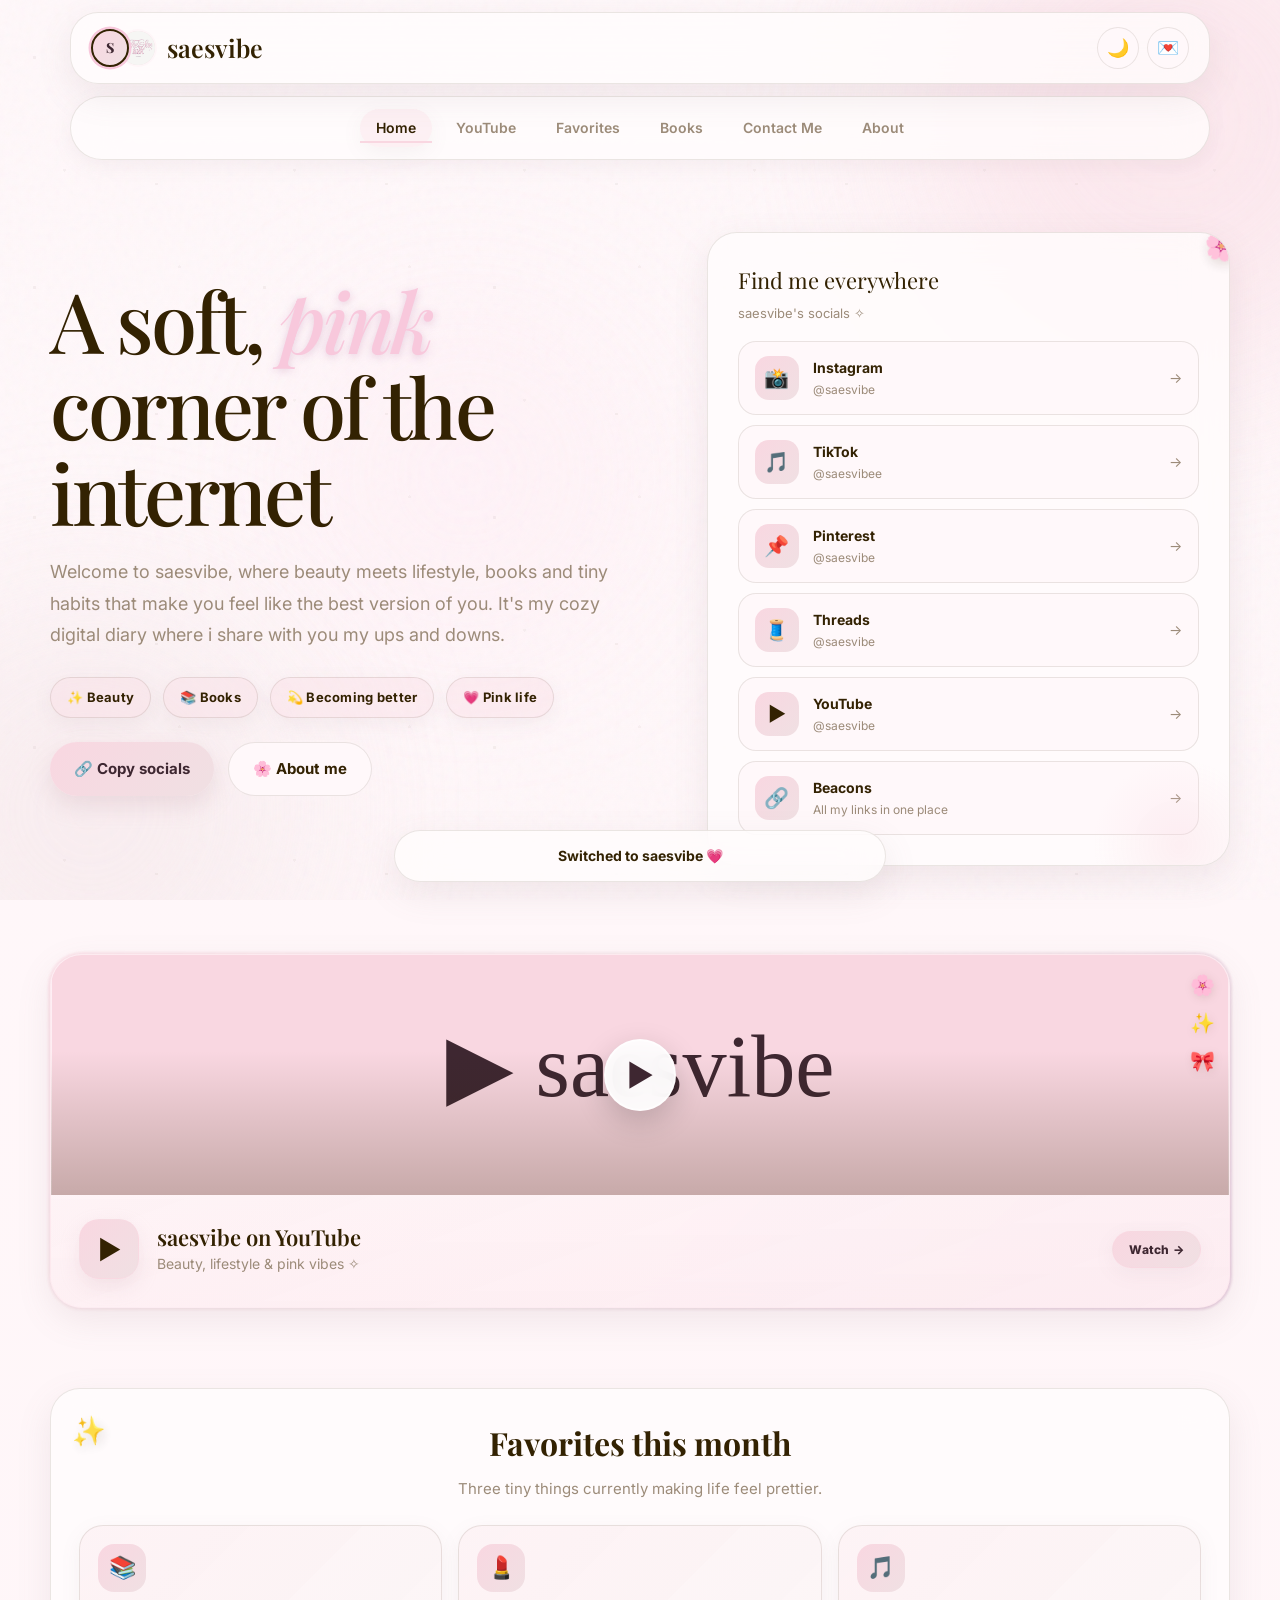
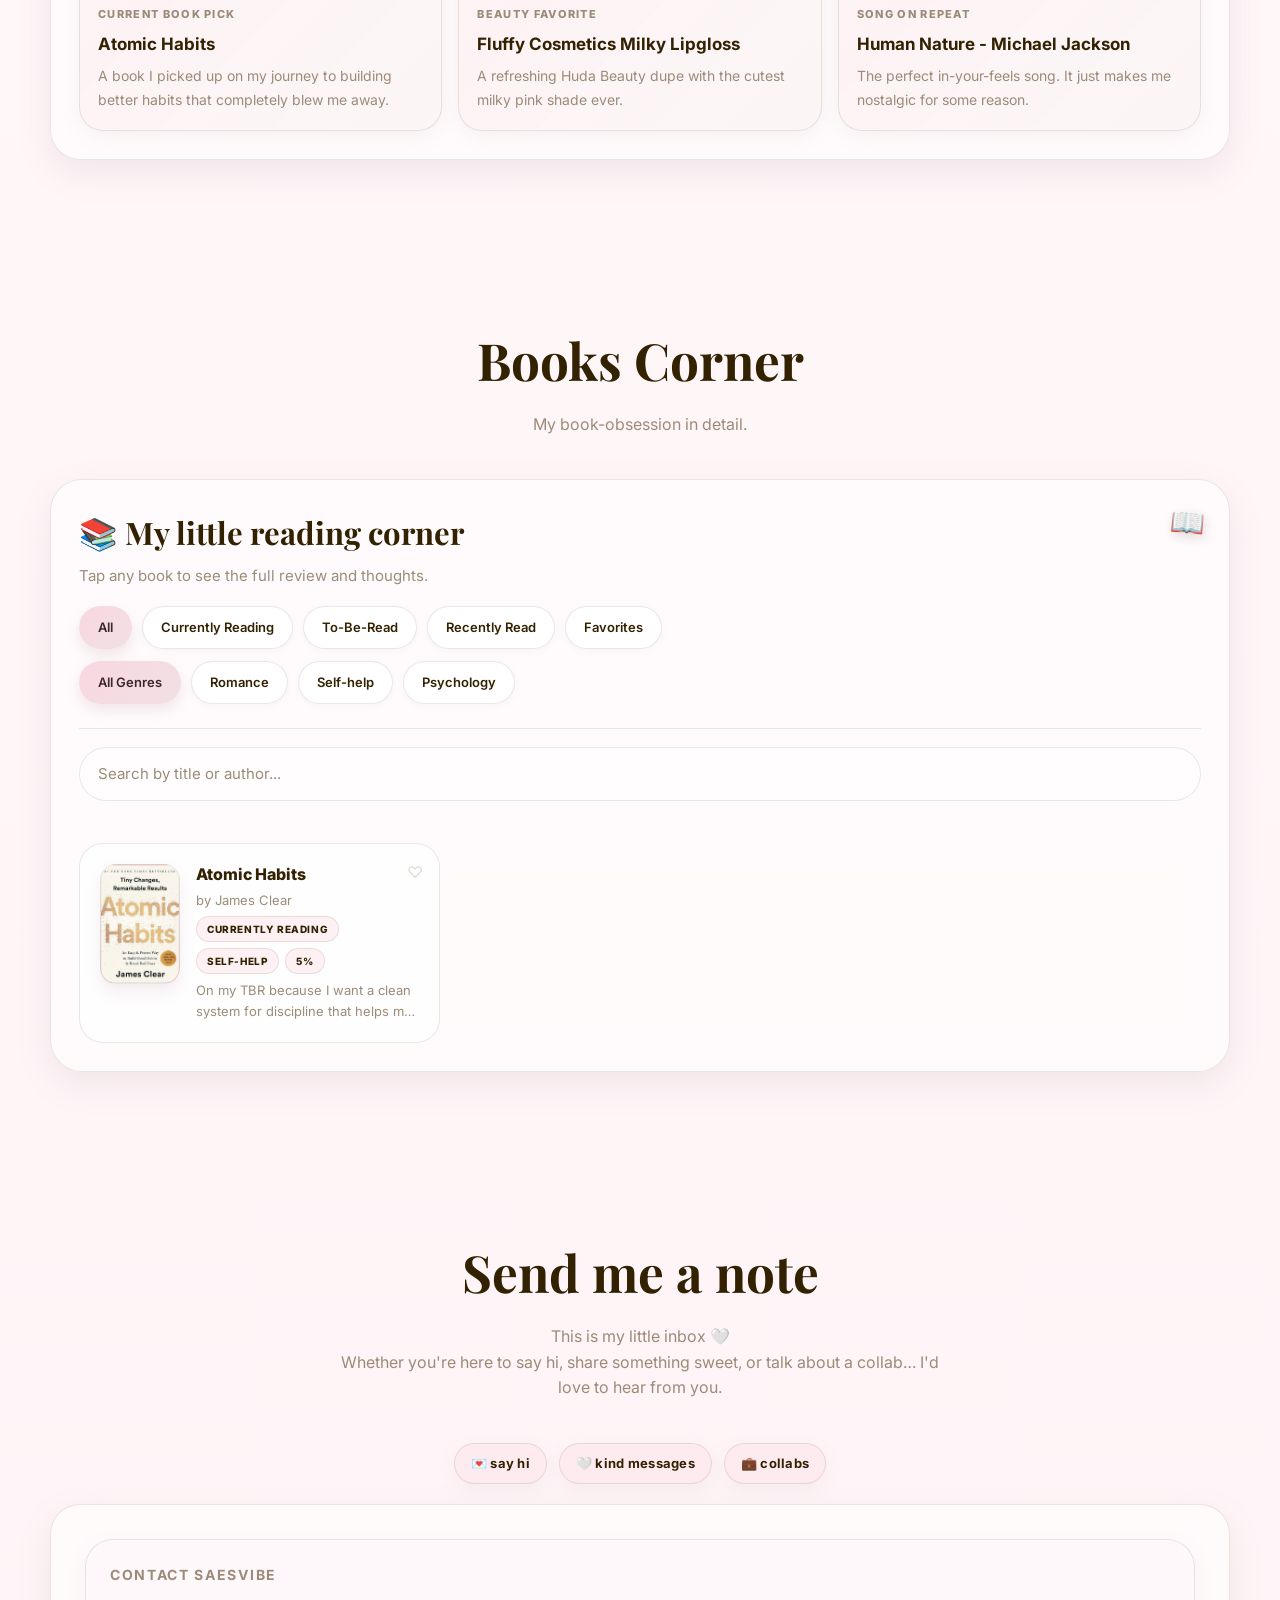
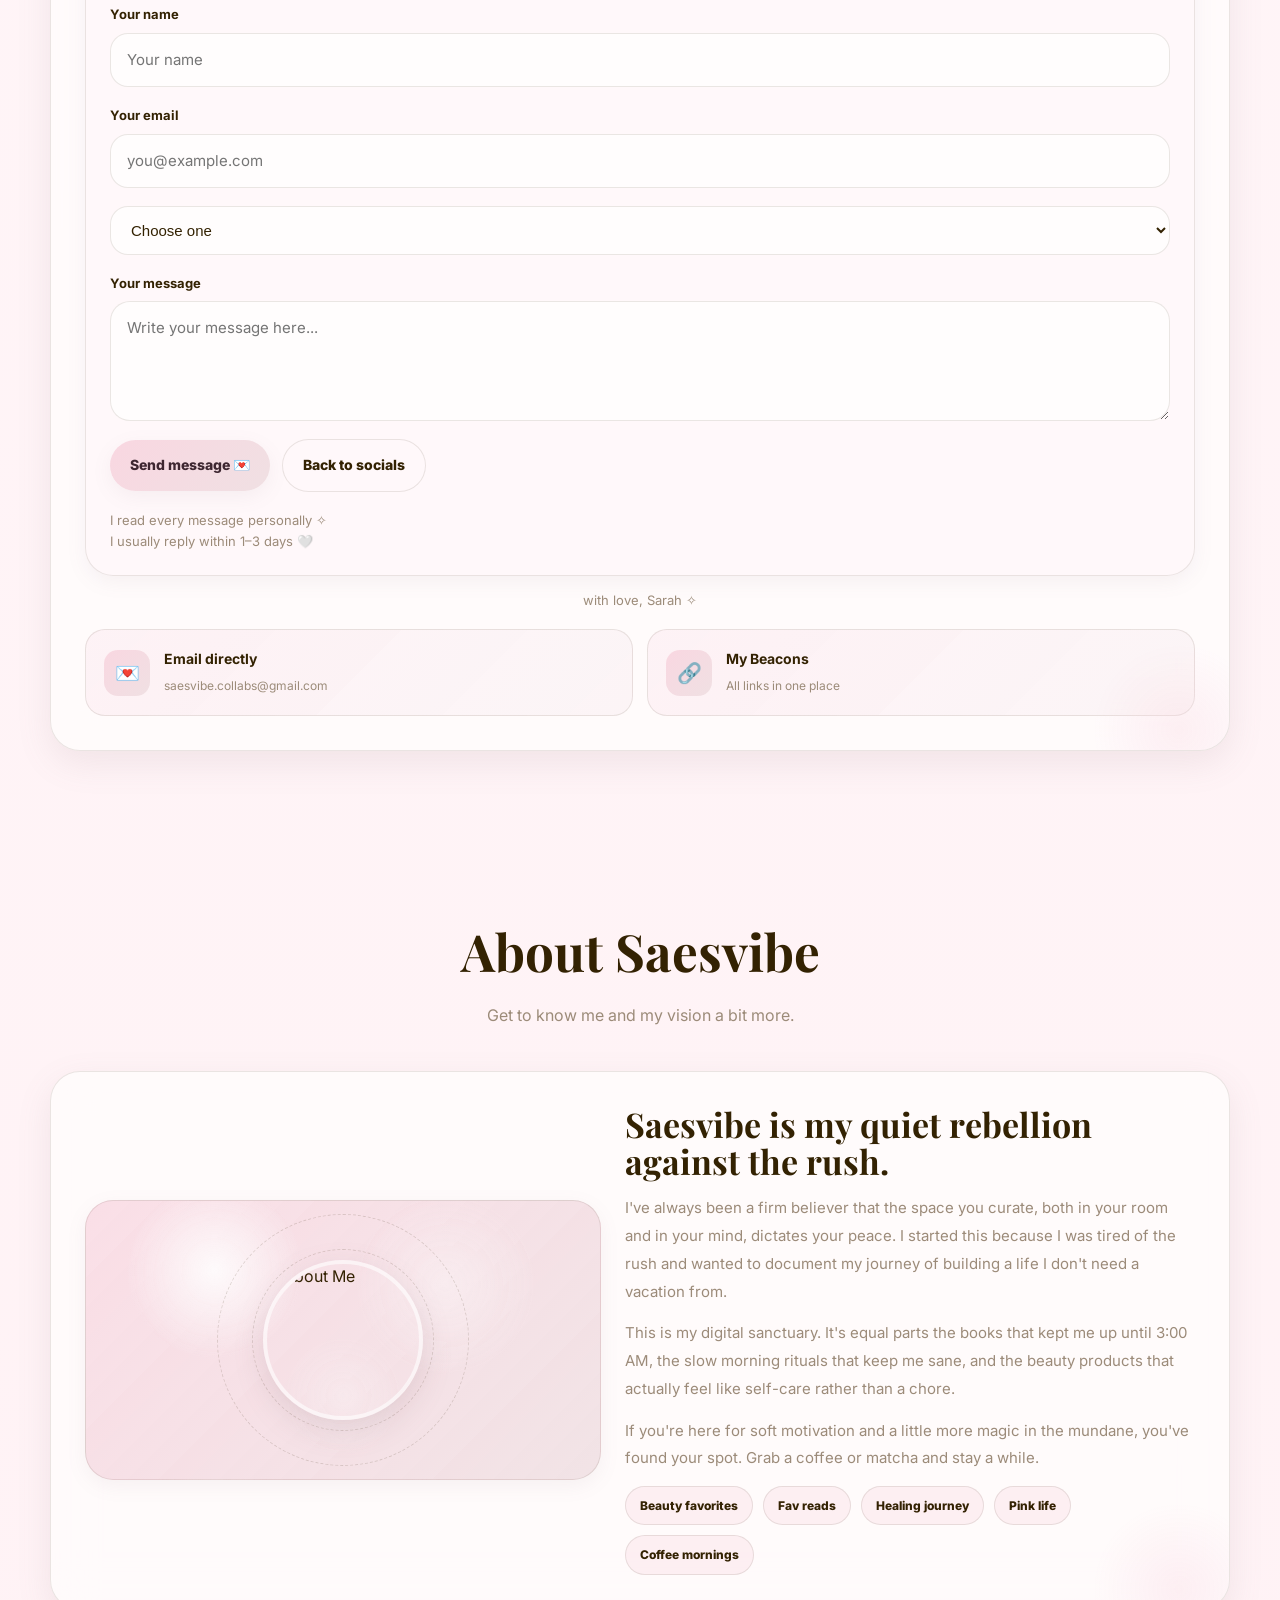
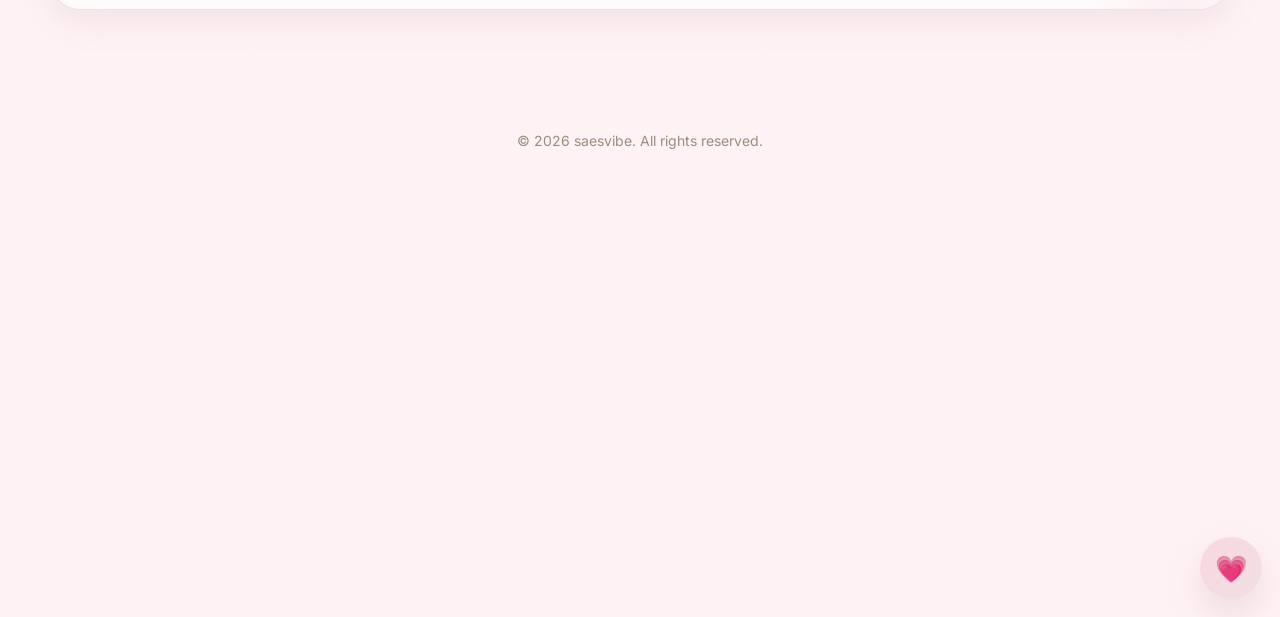
==== commit 2aec7f47: "Add files via upload" ====
--- a/index.html
+++ b/index.html
@@ -6,2745 +6,20 @@
   <title>saesvibe</title>
   <meta name="description" content="A soft, pink corner of the internet where beauty meets lifestyle, books, and tiny habits." />
   <meta name="author" content="saesvibe" />
-  
-  <!-- REPLACED FAVICON WITH CUSTOM PINK 'S' ICON -->
-  <link rel="icon" type="image/svg+xml" href="data:image/svg+xml,<svg xmlns='http://www.w3.org/2000/svg' viewBox='0 0 100 100'><rect width='100' height='100' rx='20' fill='%23F8C8DC'/><text x='50' y='55' dominant-baseline='middle' text-anchor='middle' font-size='60' font-family='Georgia,serif' font-weight='bold' fill='%233e2731'>S</text></svg>" />
-  
-  <!-- Apple Touch Icon for iOS bookmarks -->
-  <link rel="apple-touch-icon" href="data:image/svg+xml,<svg xmlns='http://www.w3.org/2000/svg' viewBox='0 0 100 100'><rect width='100' height='100' rx='20' fill='%23F8C8DC'/><text x='50' y='55' dominant-baseline='middle' text-anchor='middle' font-size='60' font-family='Georgia,serif' font-weight='bold' fill='%233e2731'>S</text></svg>" />
+
+  <!-- ===== FAVICON — right-click a profile button to upload your own logo ===== -->
+  <link rel="icon" type="image/svg+xml" href="data:image/svg+xml,<svg xmlns='http://www.w3.org/2000/svg' viewBox='0 0 100 100'><rect width='100' height='100' rx='22' fill='%23FFCAD4'/><rect x='2' y='2' width='96' height='96' rx='21' fill='%23F8C8DC'/><text x='46' y='52' dominant-baseline='middle' text-anchor='middle' font-size='58' font-family='Georgia,serif' font-weight='bold' fill='%233e2731'>S</text><text x='78' y='79' dominant-baseline='middle' text-anchor='middle' font-size='16' fill='%233e2731' opacity='.2'>♥</text></svg>" />
+  <link rel="apple-touch-icon" href="data:image/svg+xml,<svg xmlns='http://www.w3.org/2000/svg' viewBox='0 0 100 100'><rect width='100' height='100' rx='22' fill='%23FFCAD4'/><rect x='2' y='2' width='96' height='96' rx='21' fill='%23F8C8DC'/><text x='46' y='52' dominant-baseline='middle' text-anchor='middle' font-size='58' font-family='Georgia,serif' font-weight='bold' fill='%233e2731'>S</text><text x='78' y='79' dominant-baseline='middle' text-anchor='middle' font-size='16' fill='%233e2731' opacity='.2'>♥</text></svg>" />
 
   <link href="https://fonts.googleapis.com/css2?family=Playfair+Display:wght@400;500;600;700&family=Inter:wght@300;400;500;600;700&display=swap" rel="stylesheet" />
+
   <meta property="og:title" content="saesvibe">
-<meta property="og:description" content="A soft corner of the internet: beauty, books, lifestyle, and The Sae Talk podcast.">
-<meta property="og:image" content="https://saesvibe.github.io/assets/preview.png">
-<meta property="og:url" content="https://saesvibe.github.io">
-<meta property="og:type" content="website">
-  <style>
-:root {
-  --pink-main: #f9d7e1;
-  --pink-soft: #f0e0e3;
-  --brown: #332202;
-  --white: #fffafc;
-  --rose: #f6cad7;
-  --rose-deep: #eec1cf;
-  --cream: #fcf5f7;
-
-  /* New requested colors integrated globally */
-  --cream-new: #F6F6F4;
-  --pink-accent-new: #FFE9EC;
-  --purple-accent: #A25D96;
-
-  --bg: linear-gradient(180deg, #fff8fa 0%, #fff2f5 100%);
-  --bg-alt: #fffdfd;
-  --surface: rgba(255, 253, 253, 0.78);
-  --surface-strong: rgba(255, 248, 250, 0.95);
-  --text: var(--brown);
-  --text-muted: #9C8B79;
-  --heading: #332202;
-  --accent: var(--pink-main);
-  --accent-strong: #F8C8DC;
-  --accent-soft: rgba(249, 215, 225, 0.32);
-  --accent-soft-2: rgba(240, 224, 227, 0.8);
-  --border: rgba(51, 34, 2, 0.1);
-  --shadow: 0 12px 35px rgba(143, 115, 126, 0.12);
-  --shadow-soft: 0 6px 20px rgba(143, 115, 126, 0.08);
-  --shadow-glow: 0 0 0 1px #A25D96, 0 18px 40px rgba(232, 183, 201, 0.22);
-
-  --radius-xl: 30px;
-  --radius-lg: 22px;
-  --radius-md: 16px;
-  --radius-sm: 12px;
-}
-
-[data-theme="night"] {
-  --bg: linear-gradient(180deg, #2a1e28 0%, #22171f 100%);
-  --bg-alt: #342630;
-  --surface: rgba(63, 45, 58, 0.78);
-  --surface-strong: rgba(74, 54, 68, 0.92);
-  --text: #F8C8DC;
-  --text-muted: #edd5df;
-  --heading: #FFC0CB;
-  --accent: #f9d7e1;
-  --accent-strong: #ffe7f3;
-  --accent-soft: rgba(249, 215, 225, 0.18);
-  --accent-soft-2: rgba(240, 224, 227, 0.16);
-  --border: rgba(249, 215, 225, 0.16);
-  --shadow: 0 14px 36px rgba(0, 0, 0, 0.22);
-  --shadow-soft: 0 8px 18px rgba(0, 0, 0, 0.14);
-  --shadow-glow: 0 0 0 1px rgba(249, 215, 225, 0.2), 0 18px 38px rgba(0, 0, 0, 0.25);
-}
-
-* {
-  box-sizing: border-box;
-  margin: 0;
-  padding: 0;
-}
-
-html {
-  scroll-behavior: smooth;
-}
-
-body {
-  min-height: 100vh;
-  background: var(--bg);
-  color: var(--text);
-  font-family: Inter, -apple-system, BlinkMacSystemFont, "Segoe UI", sans-serif;
-  line-height: 1.6;
-  overflow-x: hidden;
-  transition: background 0.25s ease, color 0.25s ease;
-}
-
-/* --- AESTHETIC ADDITION 1: FILM GRAIN TEXTURE --- */
-body::before {
-  content: "";
-  position: fixed;
-  top: 0; left: 0;
-  width: 100%; height: 100%;
-  pointer-events: none;
-z-index: 0;
-  opacity: 0.035;
-  background-image: url("data:image/svg+xml,%3Csvg viewBox='0 0 200 200' xmlns='http://www.w3.org/2000/svg'%3E%3Cfilter id='noiseFilter'%3E%3CfeTurbulence type='fractalNoise' baseFrequency='0.65' numOctaves='3' stitchTiles='stitch'/%3E%3C/filter%3E%3Crect width='100%25' height='100%25' filter='url(%23noiseFilter)'/%3E%3C/svg%3E");
-}
-
-button,
-input,
-textarea,
-a,
-.book-item,
-.segment-btn {
-  -webkit-tap-highlight-color: transparent;
-  font: inherit;
-}
-
-button {
-  border: none;
-  background: none;
-  /* Fix for mobile button delay/not clicking */
-  touch-action: manipulation; 
-}
-
-a {
-  /* Fix for link delay */
-  touch-action: manipulation;
-}
-
-.bg-pattern {
-  position: fixed;
-  inset: 0;
-  pointer-events: none;
-  z-index: 0;
-  overflow: hidden;
-}
-
-.bg-blob {
-  position: absolute;
-  border-radius: 50%;
-  filter: blur(90px);
-  animation: float 18s ease-in-out infinite;
-  opacity: 0.55;
-}
-
-.bg-blob:nth-child(1) {
-  width: 520px;
-  height: 520px;
-  top: -140px;
-  right: -150px;
-  background: rgba(249, 215, 225, 0.85);
-}
-
-.bg-blob:nth-child(2) {
-  width: 420px;
-  height: 420px;
-  bottom: -120px;
-  left: -120px;
-  background: rgba(240, 224, 227, 0.75);
-  animation-delay: -5s;
-}
-
-.bg-blob:nth-child(3) {
-  width: 320px;
-  height: 320px;
-  top: 35%;
-  left: 24%;
-  background: rgba(255, 214, 235, 0.32);
-  animation-delay: -10s;
-}
-
-.bg-dots {
-  position: absolute;
-  inset: 0;
-  background-image:
-    radial-gradient(circle at 15% 25%, rgba(255, 235, 243, 0.08) 0 1.5px, transparent 1.5px),
-    radial-gradient(circle at 78% 16%, rgba(255, 235, 243, 0.07) 0 1.5px, transparent 1.5px),
-    radial-gradient(circle at 68% 80%, rgba(255, 235, 243, 0.08) 0 1.5px, transparent 1.5px),
-    radial-gradient(circle at 28% 74%, rgba(255, 235, 243, 0.07) 0 1.5px, transparent 1.5px);
-  background-size: 230px 230px;
-  opacity: 0.9;
-}
-
-[data-theme="pink"] .bg-dots {
-  background-image:
-    radial-gradient(circle at 15% 25%, rgba(51, 34, 2, 0.05) 0 1.5px, transparent 1.5px),
-    radial-gradient(circle at 78% 16%, rgba(51, 34, 2, 0.04) 0 1.5px, transparent 1.5px),
-    radial-gradient(circle at 68% 80%, rgba(51, 34, 2, 0.05) 0 1.5px, transparent 1.5px),
-    radial-gradient(circle at 28% 74%, rgba(51, 34, 2, 0.04) 0 1.5px, transparent 1.5px);
-}
-
-@keyframes float {
-  0%, 100% { transform: translate(0, 0) scale(1); }
-  33% { transform: translate(26px, -22px) scale(1.05); }
-  66% { transform: translate(-16px, 18px) scale(0.95); }
-}
-
-@keyframes shimmerSweep {
-  0% { transform: translateX(-130%) skewX(-14deg); opacity: 0; }
-  15% { opacity: 0.38; }
-  100% { transform: translateX(220%) skewX(-14deg); opacity: 0; }
-}
-@keyframes fall {
-  0% {
-    transform: translateY(0) rotate(0deg);
-    opacity: 1;
-  }
-  100% {
-    transform: translateY(100vh) rotate(360deg);
-    opacity: 0;
-  }
-}
-
-/* ===== BRAND Bar (Top) ===== */
-.nav-brand-bar {
-  position: sticky;
-  top: 12px;
-  z-index: 120;
-  width: min(1140px, calc(100% - 24px));
-  margin: 0 auto 24px;
-  background: var(--surface);
-  backdrop-filter: blur(22px);
-  -webkit-backdrop-filter: blur(22px);
-  border: 1px solid var(--border);
-  box-shadow: var(--shadow);
-  border-radius: 28px;
-  padding: 14px 20px;
-  display: flex;
-  justify-content: space-between; /* Logo left, Actions right */
-  align-items: center;
-}
-
-/* ===== Links Bar (Below Brand) ===== */
-.nav-links-bar {
-  position: sticky;
-  top: 90px; /* Sits below the brand bar */
-  z-index: 119; /* Below brand */
-  width: min(1140px, calc(100% - 24px));
-  margin: 0 auto;
-  background: var(--surface);
-  backdrop-filter: blur(22px);
-  -webkit-backdrop-filter: blur(22px);
-  border: 1px solid var(--border);
-  box-shadow: var(--shadow-soft); /* Lighter shadow */
-  border-radius: 999px;
-  padding: 12px 20px;
-  display: flex;
-  justify-content: center;
-}
-
-/* Brand Logo */
-.nav-brand-bar .nav-brand {
-  font-family: "Playfair Display", Georgia, serif;
-  font-size: 25px;
-  font-weight: 600;
-  color: var(--heading);
-}
-
-/* Actions on the right */
-.nav-actions {
-  display: flex;
-  gap: 8px;
-}
-
-.nav-btn {
-  width: 42px;
-  height: 42px;
-  border-radius: 999px;
-  border: 1px solid var(--border);
-  background: var(--surface-strong);
-  color: var(--text);
-  font-size: 18px;
-  cursor: pointer;
-  display: grid;
-  place-items: center;
-  transition: transform 0.2s ease, background 0.2s ease;
-  touch-action: manipulation;
-}
-
-.nav-btn:hover {
-  transform: translateY(-1px) scale(1.03);
-  background: var(--accent-soft);
-}
-
-/* Links Styling */
-.nav-links-bar .nav-links {
-  display: flex;
-  justify-content: center;
-  gap: 8px;
-  flex-wrap: wrap;
-}
-
-.nav-link {
-  border: none;
-  background: transparent;
-  color: var(--text-muted);
-  padding: 8px 16px;
-  border-radius: 999px;
-  font-size: 14px;
-  font-weight: 600;
-  cursor: pointer;
-  transition: all 0.25s ease;
-  touch-action: manipulation;
-  position: relative;
-}
-
-.nav-link::after {
-  content: "";
-  position: absolute;
-  left: 50%;
-  bottom: 4px;
-  width: 0;
-  height: 2px;
-  background: var(--pink-main);
-  transition: width 0.3s;
-  transform: translateX(-50%);
-}
-
-.nav-link:hover::after,
-.nav-link.active::after {
-  width: 100%;
-  transform: translateX(-50%);
-}
-
-.nav-link:hover {
-  background: var(--accent-soft);
-  color: var(--heading);
-}
-
-.nav-link.active {
-  background: var(--accent-soft);
-  color: var(--heading);
-  box-shadow: var(--shadow-soft);
-}
-
-/* ===== Mobile Adjustments ===== */
-@media (max-width: 720px) {
-  .nav-links-bar {
-    display: none !important; /* Hide links bar on mobile */
-  }
-
-  .nav-brand-bar {
-    width: 100%;
-    border-radius: 0 0 20px 20px;
-    margin-top: 0;
-    padding: 12px 16px;
-  }
-  
-  .nav-link::after {
-    display: none; /* Hide underline animation on mobile if desired */
-  }
-}
-
-.mobile-nav-wrap {
-  display: none;
-  position: sticky;
-  top: 88px;
-  z-index: 110;
-  margin: 12px auto 24px;
-}
-
-.mobile-nav {
-  width: 100%;
-  display: flex;
-  align-items: center;
-  gap: 10px;
-  background: var(--surface);
-  backdrop-filter: blur(20px);
-  -webkit-backdrop-filter: blur(20px);
-  border: 1px solid var(--border);
-  box-shadow: var(--shadow-soft);
-  border-radius: 999px;
-  padding: 8px;
-}
-
-.mobile-nav-arrow {
-  width: 38px;
-  height: 38px;
-  flex: 0 0 38px;
-  border-radius: 999px;
-  border: 1px solid var(--border);
-  background: var(--surface-strong);
-  color: var(--text);
-  display: grid;
-  place-items: center;
-  cursor: pointer;
-}
-
-.mobile-nav-scroll {
-  display: flex;
-  gap: 8px;
-  overflow-x: auto;
-  scroll-behavior: smooth;
-  scrollbar-width: none;
-  flex: 1;
-  -webkit-overflow-scrolling: touch;
-}
-
-.mobile-nav-scroll::-webkit-scrollbar {
-  display: none;
-}
-
-.mobile-nav-link {
-  flex: 0 0 auto;
-  border: 1px solid var(--border);
-  background: rgba(255,255,255,0.28);
-  color: var(--text-muted);
-  border-radius: 999px;
-  padding: 10px 14px;
-  font-size: 13px;
-  font-weight: 700;
-  cursor: pointer;
-  white-space: nowrap;
-  transition: all 0.2s ease;
-  touch-action: manipulation;
-}
-
-.mobile-nav-link.active,
-.mobile-nav-link:hover {
-  background: linear-gradient(135deg, var(--pink-main), var(--pink-soft));
-  color: #3e2731;
-}
-
-.main {
-  position: relative;
-  z-index: 1;
-  width: min(1180px, calc(100% - 32px));
-  margin: 0 auto;
-  padding: 24px 0 84px;
-}
-
-.reveal {
-  opacity: 0;
-  transform: translateY(32px);
-  transition: opacity 0.7s ease, transform 0.7s ease;
-}
-
-.reveal.visible {
-  opacity: 1;
-  transform: translateY(0);
-}
-
-.hero {
-  min-height: calc(100vh - 180px);
-  display: grid;
-  grid-template-columns: 1.08fr 0.92fr;
-  gap: 42px;
-  align-items: center;
-  padding: 34px 0 24px;
-}
-
-.hero-content h1 {
-  font-family: "Playfair Display", Georgia, serif;
-  font-size: clamp(3rem, 8vw, 5.2rem);
-  line-height: 1.03;
-  letter-spacing: -0.04em;
-  font-weight: 500;
-  margin-bottom: 22px;
-  max-width: 720px;
-  color: var(--heading);
-}
-
-.hero-content h1 span {
-  color: var(--accent-strong);
-  font-style: italic;
-  /* Subtle purple text-shadow for outlining the word 'pink' */
-  text-shadow: 0px 2px 8px rgba(162, 93, 150, 0.25);
-}
-
-.hero-content p {
-  max-width: 600px;
-  font-size: 18px;
-  line-height: 1.75;
-  color: var(--text-muted);
-  margin-bottom: 26px;
-}
-
-.hero-tags {
-  display: flex;
-  gap: 12px;
-  flex-wrap: wrap;
-  margin-bottom: 24px;
-}
-
-.hero-tag {
-  padding: 9px 16px;
-  border-radius: 999px;
-  background: var(--accent-soft);
-  color: var(--text);
-  font-size: 13px;
-  font-weight: 700;
-  letter-spacing: 0.02em;
-  border: 1px solid var(--border);
-  box-shadow: var(--shadow-soft);
-}
-
-.hero-actions {
-  display: flex;
-  gap: 14px;
-  flex-wrap: wrap;
-  margin-bottom: 26px;
-}
-
-.btn {
-  border: none;
-  border-radius: 999px;
-  padding: 14px 24px;
-  font-size: 15px;
-  font-weight: 700;
-  cursor: pointer;
-  display: inline-flex;
-  align-items: center;
-  justify-content: center;
-  gap: 10px;
-  transition: transform 0.2s ease, box-shadow 0.2s ease, background 0.2s ease;
-  text-decoration: none;
-  touch-action: manipulation;
-}
-
-.btn-primary {
-  background: linear-gradient(135deg, var(--pink-main), var(--pink-soft));
-  color: #3e2731;
-  box-shadow: 0 10px 22px rgba(200, 164, 175, 0.28);
-}
-
-.btn-primary:hover {
-  transform: translateY(-2px);
-  box-shadow: 0 12px 30px rgba(200, 164, 175, 0.35);
-}
-
-.btn-secondary {
-  background: var(--surface-strong);
-  color: var(--text);
-  border: 1px solid var(--border);
-}
-
-.btn-secondary:hover {
-  background: var(--accent-soft);
-  transform: translateY(-2px);
-}
-
-.hero-card,
-.glass-card,
-.monthly-favorites,
-.connect-card,
-.episode-card,
-.book-item {
-  position: relative;
-  overflow: hidden;
-}
-
-.hero-card::after,
-.glass-card::after,
-.monthly-favorites::after,
-.connect-card::after,
-.episode-card::after,
-.book-item::before {
-  content: "";
-  position: absolute;
-  top: 0;
-  left: 0;
-  width: 42%;
-  height: 100%;
-  background: linear-gradient(90deg, transparent, rgba(255,255,255,0.32), transparent);
-  transform: translateX(-130%) skewX(-14deg);
-  pointer-events: none;
-  opacity: 0;
-}
-
-.hero-card:hover::after,
-.glass-card:hover::after,
-.monthly-favorites:hover::after,
-.connect-card:hover::after,
-.episode-card:hover::after,
-.book-item:hover::before {
-  animation: shimmerSweep 1s ease;
-}
-
-.hero-card,
-.glass-card {
-  background: var(--surface);
-  backdrop-filter: blur(22px);
-  -webkit-backdrop-filter: blur(22px);
-  border: 1px solid var(--border);
-  border-radius: var(--radius-xl);
-  box-shadow: var(--shadow);
-}
-
-.hero-card {
-  padding: 30px;
-}
-
-.hero-card::before,
-.glass-card::before {
-  content: "";
-  position: absolute;
-  inset: auto -40px -70px auto;
-  width: 180px;
-  height: 180px;
-  background: radial-gradient(circle, rgba(249, 215, 225, 0.35) 0%, transparent 68%);
-  pointer-events: none;
-}
-
-.hero-card:hover,
-.glass-card:hover,
-.connect-card:hover,
-.episode-card:hover,
-.book-item:hover {
-  box-shadow: var(--shadow-glow);
-}
-
-.hero-card-header {
-  display: flex;
-  align-items: center;
-  gap: 18px;
-  margin-bottom: 20px;
-}
-
-.podcast-vinyl {
-  width: 92px;
-  height: 92px;
-  border-radius: 50%;
-  position: relative;
-  flex-shrink: 0;
-  background:
-    radial-gradient(circle at center, #fff7fa 0 10px, #f9d7e1 10px 18px, #f3cbd6 18px 27px, #eabdc9 27px 39px, #d8aab8 39px 100%);
-  box-shadow:
-    0 16px 28px rgba(143, 115, 126, 0.18),
-    inset 0 0 0 2px rgba(255, 255, 255, 0.35);
-  animation: spinVinyl 12s linear infinite;
-}
-
-.podcast-vinyl::before {
-  content: "";
-  position: absolute;
-  inset: 9px;
-  border-radius: 50%;
-  border: 2px solid rgba(255, 255, 255, 0.25);
-  border-top-color: rgba(51, 34, 2, 0.12);
-  border-bottom-color: rgba(51, 34, 2, 0.08);
-}
-
-.podcast-vinyl::after {
-  display: none; /* Removed emoji content */
-}
-
-.vinyl-logo {
-  position: absolute;
-  top: 50%;
-  left: 50%;
-  width: 40px;
-  height: 40px;
-  transform: translate(-50%, -50%);
-  border-radius: 50%;
-  object-fit: cover;
-  z-index: 2;
-  animation: counterSpin 12s linear infinite; 
-  box-shadow: 0 2px 5px rgba(0,0,0,0.1);
-}
-
-@keyframes spinVinyl {
-  to { transform: rotate(360deg); }
-}
-
-@keyframes counterSpin {
-  to { transform: translate(-50%, -50%) rotate(-360deg); }
-}
-
-.hero-card-info h3 {
-  font-family: "Playfair Display", Georgia, serif;
-  font-size: 26px;
-  margin-bottom: 3px;
-  color: var(--heading);
-}
-
-.hero-card-info p {
-  font-size: 13px;
-  text-transform: uppercase;
-  letter-spacing: 0.12em;
-  font-weight: 700;
-  color: var(--text-muted);
-}
-
-.podcast-preview {
-  display: grid;
-  gap: 14px;
-}
-
-.podcast-top-row {
-  display: flex;
-  flex-wrap: wrap;
-  align-items: center;
-  justify-content: space-between;
-  gap: 12px;
-}
-
-.podcast-chip {
-  display: inline-flex;
-  align-items: center;
-  gap: 8px;
-  width: fit-content;
-  padding: 8px 14px;
-  border-radius: 999px;
-  background: var(--accent-soft);
-  color: var(--text);
-  font-size: 12px;
-  font-weight: 800;
-  letter-spacing: 0.06em;
-  text-transform: uppercase;
-  border: 1px solid var(--border);
-}
-
-.now-playing {
-  display: inline-flex;
-  align-items: center;
-  gap: 10px;
-  padding: 8px 14px;
-  border-radius: 999px;
-  background: linear-gradient(135deg, rgba(249, 215, 225, 0.22), rgba(240, 224, 227, 0.22));
-  border: 1px solid var(--border);
-  color: var(--text);
-  font-size: 12px;
-  font-weight: 800;
-  letter-spacing: 0.04em;
-  text-transform: uppercase;
-  width: fit-content;
-}
-
-.equalizer {
-  display: inline-flex;
-  align-items: end;
-  gap: 3px;
-  height: 14px;
-}
-
-.equalizer span {
-  width: 3px;
-  border-radius: 999px;
-  background: var(--heading);
-  animation: bounce 1.1s ease-in-out infinite;
-  opacity: 0.85;
-}
-
-.equalizer span:nth-child(1) { height: 6px; animation-delay: 0s; }
-.equalizer span:nth-child(2) { height: 12px; animation-delay: 0.12s; }
-.equalizer span:nth-child(3) { height: 8px; animation-delay: 0.24s; }
-.equalizer span:nth-child(4) { height: 14px; animation-delay: 0.36s; }
-.equalizer span:nth-child(5) { height: 9px; animation-delay: 0.48s; }
-
-@keyframes bounce {
-  0%, 100% { transform: scaleY(0.55); opacity: 0.6; }
-  50% { transform: scaleY(1.15); opacity: 1; }
-}
-
-.podcast-quote {
-  font-size: 16px;
-  line-height: 1.7;
-  color: var(--text-muted);
-}
-
-.listener-club {
-  display: flex;
-  align-items: center;
-  justify-content: space-between;
-  gap: 14px;
-  padding: 14px 16px;
-  border-radius: 18px;
-  background: linear-gradient(135deg, rgba(249, 215, 225, 0.22), rgba(240, 224, 227, 0.2));
-  border: 1px solid var(--border);
-}
-
-.listener-club-text strong {
-  display: block;
-  font-size: 14px;
-  color: var(--heading);
-  margin-bottom: 2px;
-}
-
-.listener-club-text span {
-  font-size: 13px;
-  color: var(--text-muted);
-}
-
-.listener-btn {
-  border: none;
-  border-radius: 999px;
-  padding: 11px 16px;
-  background: linear-gradient(135deg, var(--pink-main), var(--pink-soft));
-  color: #3e2731;
-  font-size: 13px;
-  font-weight: 800;
-  cursor: pointer;
-  white-space: nowrap;
-  box-shadow: var(--shadow-soft);
-  touch-action: manipulation;
-}
-
-.listener-btn:hover {
-  transform: translateY(-1px);
-}
-
-.mini-player {
-  display: grid;
-  gap: 12px;
-}
-
-.mini-track {
-  display: grid;
-  grid-template-columns: 1fr auto;
-  gap: 12px;
-  align-items: center;
-  background: var(--surface-strong);
-  border: 1px solid var(--border);
-  border-radius: 18px;
-  padding: 14px;
-  transition: transform 0.2s ease, border-color 0.2s ease, background 0.2s ease, box-shadow 0.2s ease;
-}
-
-.mini-track:hover {
-  transform: translateY(-2px);
-  border-color: rgba(249, 215, 225, 0.36);
-  box-shadow: var(--shadow-glow);
-}
-
-.mini-track-main {
-  min-width: 0;
-}
-
-.mini-track-label {
-  display: inline-flex;
-  align-items: center;
-  gap: 8px;
-  margin-bottom: 6px;
-  font-size: 11px;
-  text-transform: uppercase;
-  letter-spacing: 0.12em;
-  color: var(--text-muted);
-  font-weight: 800;
-}
-
-.mini-track-main h4 {
-  font-size: 15px;
-  font-weight: 800;
-  color: var(--heading);
-  margin-bottom: 4px;
-}
-
-.mini-track-main p {
-  font-size: 13px;
-  color: var(--text-muted);
-  line-height: 1.6;
-}
-
-.mini-track-actions {
-  display: flex;
-  flex-wrap: wrap;
-  gap: 8px;
-  justify-content: flex-end; /* Fixed typo here */
-}
-.mini-pill-btn {
-  border: 1px solid var(--border);
-  background: rgba(255, 255, 255, 0.16);
-  color: var(--text);
-  border-radius: 999px;
-  padding: 10px 13px;
-  font-size: 12px;
-  font-weight: 800;
-  cursor: pointer;
-  transition: transform 0.2s ease, background 0.2s ease;
-  white-space: nowrap;
-  touch-action: manipulation;
-}
-
-.mini-pill-btn:hover {
-  transform: translateY(-1px);
-  background: var(--accent-soft);
-}
-
-.mini-pill-btn.play {
-  background: linear-gradient(135deg, var(--pink-main), var(--pink-soft));
-  color: #3e2731;
-}
-
-.podcast-hero-actions {
-  display: flex;
-  flex-wrap: wrap;
-  gap: 10px;
-}
-
-.podcast-cta {
-  border: 1px solid var(--border);
-  background: var(--surface-strong);
-  color: var(--text);
-  border-radius: 999px;
-  padding: 12px 16px;
-  font-size: 13px;
-  font-weight: 800;
-  cursor: pointer;
-  transition: transform 0.2s ease, background 0.2s ease;
-  text-decoration: none;
-  touch-action: manipulation;
-}
-
-.podcast-cta:hover {
-  transform: translateY(-1px);
-  background: var(--accent-soft);
-}
-
-.podcast-cta.primary {
-  background: linear-gradient(135deg, var(--pink-main), var(--pink-soft));
-  color: #3e2731;
-}
-
-.section {
-  padding: 80px 0;
-  scroll-margin-top: 110px;
-}
-
-.section-header {
-  text-align: center;
-  margin-bottom: 42px;
-}
-
-.section-header h2 {
-  font-family: "Playfair Display", Georgia, serif;
-  font-size: clamp(2.2rem, 5vw, 3.2rem);
-  margin-bottom: 10px;
-  color: var(--heading);
-}
-
-.section-header p {
-  max-width: 620px;
-  margin: 0 auto;
-  color: var(--text-muted);
-  font-size: 16px;
-}
-
-.monthly-favorites {
-  padding: 28px;
-  background: var(--surface);
-  backdrop-filter: blur(22px);
-  -webkit-backdrop-filter: blur(22px);
-  border: 1px solid var(--border);
-  border-radius: 30px;
-  box-shadow: var(--shadow);
-}
-
-.monthly-favorites-head {
-  text-align: center;
-  margin-bottom: 24px;
-}
-
-.monthly-favorites-head h3 {
-  font-family: "Playfair Display", Georgia, serif;
-  font-size: 32px;
-  margin-bottom: 8px;
-  color: var(--heading);
-}
-
-.monthly-favorites-head p {
-  color: var(--text-muted);
-  font-size: 15px;
-}
-
-.favorites-strip {
-  display: grid;
-  grid-template-columns: repeat(3, 1fr);
-  gap: 16px;
-}
-
-.favorite-mini-card {
-  background: linear-gradient(135deg, rgba(249, 215, 225, 0.24), rgba(240, 224, 227, 0.22));
-  border: 1px solid var(--border);
-  border-radius: 24px;
-  padding: 18px;
-  box-shadow: var(--shadow-soft);
-  transition: transform 0.2s ease, box-shadow 0.2s ease, border-color 0.2s ease;
-}
-
-.favorite-mini-card:hover {
-  transform: translateY(-3px);
-  box-shadow: var(--shadow-glow);
-  border-color: rgba(249, 215, 225, 0.38);
-}
-
-.favorite-mini-icon {
-  width: 48px;
-  height: 48px;
-  display: grid;
-  place-items: center;
-  border-radius: 16px;
-  background: linear-gradient(135deg, var(--pink-main), var(--pink-soft));
-  color: #4a3040;
-  font-size: 22px;
-  margin-bottom: 14px;
-}
-
-.favorite-mini-card label {
-  display: block;
-  font-size: 11px;
-  text-transform: uppercase;
-  letter-spacing: 0.12em;
-  color: var(--text-muted);
-  font-weight: 800;
-  margin-bottom: 8px;
-}
-
-.favorite-mini-card h4 {
-  font-size: 17px;
-  color: var(--heading);
-  margin-bottom: 6px;
-}
-
-.favorite-mini-card p {
-  color: var(--text-muted);
-  font-size: 14px;
-  line-height: 1.7;
-}
-
-/* --- HORIZONTAL PODCAST SLIDER --- */
-
-.podcast-slider-wrapper {
-  position: relative;
-  max-width: 100%;
-  margin: 0 auto;
-}
-
-.podcast-slider-nav {
-  display: flex;
-  align-items: center;
-  gap: 16px;
-}
-
-.podcast-arrow {
-  flex-shrink: 0;
-  width: 52px;
-  height: 52px;
-  border-radius: 50%;
-  background: var(--surface);
-  border: 1px solid var(--border);
-  color: var(--heading);
-  font-size: 20px;
-  cursor: pointer;
-  transition: all 0.25s ease;
-  display: grid;
-  place-items: center;
-  box-shadow: var(--shadow-soft);
-  z-index: 5;
-}
-
-.podcast-arrow:hover {
-  background: linear-gradient(135deg, var(--pink-main), var(--pink-soft));
-  color: #3e2731;
-  border-color: transparent;
-  transform: scale(1.05);
-}
-
-.podcast-track {
-  display: flex;
-  gap: 24px;
-  overflow-x: auto;
-
-  /* NEW (Netflix feel) */
-  scroll-snap-type: x mandatory;
-  scroll-padding-left: 16px;
-
-  scroll-behavior: smooth;
-  padding: 12px 16px 34px;
-  scrollbar-width: none;
-  -ms-overflow-style: none;
-
-  -webkit-overflow-scrolling: touch;
-  overscroll-behavior-x: contain;
-  cursor: grab;
-}
-
-.podcast-track:active {
-  cursor: grabbing;
-}
-
-.podcast-track::-webkit-scrollbar {
-  display: none; /* Chrome/Safari */
-}
-
-/* --- NEW VERTICAL CARD DESIGN --- */
-.episode-card {
-  flex: 0 0 300px; /* Fixed width for cards */
-  scroll-snap-align: start;
-  display: flex;
-  flex-direction: column;
-  background: var(--surface);
-  backdrop-filter: blur(22px);
-  -webkit-backdrop-filter: blur(22px);
-  border: 1px solid var(--border);
-  border-radius: var(--radius-xl);
-  box-shadow: var(--shadow);
-  overflow: hidden;
-  transition: transform 0.3s ease, box-shadow 0.3s ease;
-  position: relative;
-}
-
-.episode-card:hover {
-  transform: translateY(-6px);
-  box-shadow: var(--shadow-glow);
-}
-
-/* Image Area */
-.episode-art {
-  width: 100%;
-  height: 200px;
-  position: relative;
-  overflow: hidden;
-}
-
-.episode-art img {
-  width: 100%;
-  height: 100%;
-  object-fit: cover;
-  transition: transform 0.5s ease;
-}
-
-.episode-card:hover .episode-art img {
-  transform: scale(1.05);
-}
-
-/* Play Button Overlay */
-.episode-play-overlay {
-  position: absolute;
-  inset: 0;
-  background: rgba(51, 34, 2, 0.15);
-  display: grid;
-  place-items: center;
-  opacity: 0;
-  transition: opacity 0.3s ease;
-  cursor: pointer;
-}
-
-.episode-card:hover .episode-play-overlay {
-  opacity: 1;
-}
-
-.play-btn-circle {
-  width: 60px;
-  height: 60px;
-  border-radius: 50%;
-  background: rgba(255, 255, 255, 0.85);
-  backdrop-filter: blur(10px);
-  display: grid;
-  place-items: center;
-  font-size: 24px;
-  color: #3e2731;
-  box-shadow: 0 8px 20px rgba(0,0,0,0.15);
-  border: 1px solid rgba(255,255,255,0.5);
-}
-
-/* Content Area */
-.episode-body {
-  padding: 20px;
-  display: flex;
-  flex-direction: column;
-  gap: 8px;
-  flex-grow: 1;
-}
-
-.episode-kicker {
-  font-size: 11px;
-  text-transform: uppercase;
-  letter-spacing: 0.1em;
-  font-weight: 800;
-  color: var(--accent-strong);
-}
-
-.episode-title-card {
-  font-family: "Playfair Display", Georgia, serif;
-  font-size: 19px;
-  line-height: 1.3;
-  color: var(--heading);
-  font-weight: 600;
-}
-
-.episode-desc-card {
-  font-size: 13px;
-  color: var(--text-muted);
-  line-height: 1.6;
-
-  display: -webkit-box;
-  -webkit-box-orient: vertical;
-
-  overflow: hidden;
-  margin-bottom: auto;
-}
-
-.episode-meta-card {
-  display: flex;
-  gap: 10px;
-  font-size: 12px;
-  color: var(--text-muted);
-  padding-top: 12px;
-  border-top: 1px solid var(--border);
-  margin-top: 14px;
-}
-
-/* Badge styling for "Coming Soon" */
-.coming-badge {
-  position: absolute;
-  top: 16px;
-  left: 16px;
-  z-index: 3;
-  display: inline-flex;
-  align-items: center;
-  gap: 6px;
-  padding: 6px 12px;
-  border-radius: 999px;
-  background: rgba(255, 255, 255, 0.9);
-  color: var(--heading);
-  font-size: 11px;
-  font-weight: 800;
-  letter-spacing: 0.04em;
-  backdrop-filter: blur(10px);
-  box-shadow: 0 4px 10px rgba(0,0,0,0.1);
-}
-
-/* Responsive adjustments */
-@media (max-width: 768px) {
-  .podcast-arrow {
-    display: none; /* Hide arrows on mobile, let user swipe */
-  }
-  
-  .episode-card {
-    flex: 0 0 260px; /* Smaller cards on mobile */
-  }
-}
-
-
-/* --- EXISTING PLAYER SECTION CSS (DO NOT DELETE) --- */
-.player-wrapper {
-  max-width: 900px;
-  margin: 0 auto;
-}
-
-.player-card-new {
-  background: linear-gradient(135deg, var(--pink-main), var(--pink-soft));
-  border-radius: var(--radius-xl);
-  padding: 40px;
-  border: 1px solid rgba(255, 255, 255, 0.4);
-  box-shadow: 0 20px 50px rgba(214, 147, 177, 0.25);
-  display: grid;
-  grid-template-columns: 1fr;
-  gap: 30px;
-  position: relative; 
-  overflow: hidden;
-}
-
-@media (min-width: 700px) {
-  .player-card-new {
-    grid-template-columns: 180px 1fr;
-    align-items: center;
-  }
-}
-
-.player-art-new {
-  width: 180px;
-  height: 180px;
-  background: var(--surface);
-  border-radius: var(--radius-lg);
-  margin: 0 auto;
-  box-shadow: 0 10px 30px rgba(0,0,0,0.05);
-  display: grid;
-  place-items: center;
-  font-size: 60px;
-  color: var(--heading);
-  border: 1px solid var(--border);
-  overflow: hidden;
-}
-
-.player-art-new img {
-  width: 100%;
-  height: 100%;
-  object-fit: cover;
-}
-
-.player-content-new {
-  text-align: center;
-}
-
-@media (min-width: 700px) {
-  .player-content-new { text-align: left; }
-}
-
-.player-status-pill {
-  display: inline-flex;
-  align-items: center;
-  gap: 8px;
-  padding: 6px 12px;
-  background: rgba(255,255,255,0.5);
-  border-radius: 999px;
-  font-size: 12px;
-  font-weight: 700;
-  text-transform: uppercase;
-  letter-spacing: 1px;
-  color: #6d4c5a;
-  margin-bottom: 16px;
-}
-
-.player-status-dot {
-  width: 8px; height: 8px;
-  background: #e91e63;
-  border-radius: 50%;
-  animation: pulse 2s infinite;
-}
-@keyframes pulse { 0% { opacity: 1; } 50% { opacity: 0.5; } 100% { opacity: 1; } }
-
-.player-title-new {
-  font-family: "Playfair Display", serif;
-  font-size: clamp(24px, 5vw, 32px);
-  color: #4a3040;
-  margin-bottom: 8px;
-  line-height: 1.2;
-}
-
-.player-desc-new {
-  font-size: 15px;
-  color: #6d4c5a;
-  line-height: 1.6;
-  margin-bottom: 24px;
-  max-width: 500px;
-}
-@media (min-width: 700px) {
-   .player-desc-new { margin-right: auto; margin-bottom: 24px; }
-}
-
-.progress-wrap-new { width: 100%; margin-bottom: 20px; }
-.progress-times { display: flex; justify-content: space-between; font-size: 12px; font-weight: 600; color: #6d4c5a; margin-bottom: 8px; }
-.progress-bar-new { width: 100%; height: 8px; background: rgba(255,255,255,0.5); border-radius: 999px; overflow: hidden; cursor: pointer; }
-.progress-fill-new { height: 100%; background: #fff; width: 0%; border-radius: 999px; transition: width 0.1s linear; }
-
-.controls-new {
-  display: flex;
-  align-items: center;
-  justify-content: center;
-  gap: 20px;
-}
-@media (min-width: 700px) {
-  .controls-new { justify-content: flex-start; }
-}
-
-.ctrl-btn {
-  background: rgba(255,255,255,0.4);
-  border: none;
-  width: 50px; height: 50px;
-  border-radius: 50%;
-  font-size: 18px;
-  cursor: pointer;
-  color: #4a3040;
-  display: grid; place-items: center;
-  transition: background 0.2s;
-  touch-action: manipulation;
-}
-.ctrl-btn:hover { background: rgba(255,255,255,0.6); }
-.ctrl-btn-main {
-  width: 70px; height: 70px;
-  background: #fff;
-  font-size: 24px;
-  box-shadow: 0 8px 20px rgba(143, 115, 126, 0.2);
-}
-
-/* --- END PLAYER SECTION CSS --- */
-
-/* --- AESTHETIC ADDITION 4: FLOATING STICKERS --- */
-.sticker {
-  position: absolute;
-  font-size: 28px;
-  filter: drop-shadow(2px 4px 6px rgba(51, 34, 2, 0.15));
-  pointer-events: none;
-  z-index: 5;
-  opacity: 0.9;
-  animation: floatSticker 6s ease-in-out infinite;
-}
-
-.sticker-stationery {
-  animation: none;
-}
-
-@keyframes floatSticker {
-  0%, 100% { transform: translateY(0) rotate(0deg); }
-  50% { transform: translateY(-8px) rotate(3deg); }
-}
-.books-wrapper {
-  background: var(--surface);
-  backdrop-filter: blur(22px);
-  -webkit-backdrop-filter: blur(22px);
-  border: 1px solid var(--border);
-  border-radius: 32px;
-  overflow: hidden;
-  box-shadow: var(--shadow);
-  position: relative;
-}
-
-.books-wrapper::before {
-  content: "";
-  position: absolute;
-  inset: 0 0 auto 0;
-  height: 220px; 
-  background: linear-gradient(135deg, rgba(249, 215, 225, 0.88), rgba(240, 224, 227, 0.96));
-  border-bottom: 1px solid var(--border);
-  pointer-events: none;
-}
-
-[data-theme="night"] .books-wrapper::before {
-  background: linear-gradient(135deg, rgba(249, 215, 225, 0.2), rgba(240, 224, 227, 0.16));
-}
-
-.books-header {
-  position: relative;
-  z-index: 1;
-  padding: 28px;
-  display: flex;
-  flex-direction: column;
-  gap: 20px;
-  border-bottom: 1px solid var(--border);
-  /* Removed min-height so buttons never get cut off */
-}
-
-.books-title-wrap h3 {
-  font-family: "Playfair Display", Georgia, serif;
-  font-size: 31px;
-  margin-bottom: 0;
-  color: var(--heading);
-  line-height: 1.15;
-}
-
-.books-controls {
-  display: flex;
-  flex-direction: column;
-  gap: 12px;
-  width: 100%;
-}
-
-.segment-control {
-  display: flex;
-  flex-wrap: wrap; /* Allows buttons to wrap to next line if needed */
-  gap: 10px;
-}
-
-/* --- Nicer Buttons (Pill Shaped) --- */
-.segment-btn {
-  padding: 10px 18px;
-  border-radius: 999px; /* Pill shape */
-  border: 1px solid var(--border);
-  background: rgba(255, 255, 255, 0.65);
-  color: var(--text);
-  font-size: 13px;
-  font-weight: 600;
-  cursor: pointer;
-  transition: all 0.25s ease;
-  box-shadow: 0 2px 6px rgba(143, 115, 126, 0.06);
-  white-space: nowrap;
-}
-
-.segment-btn:hover {
-  background: rgba(255, 255, 255, 0.9);
-  transform: translateY(-1px);
-  box-shadow: var(--shadow-soft);
-}
-
-.segment-btn.active {
-  background: linear-gradient(135deg, var(--pink-main), var(--pink-soft));
-  color: #3e2731;
-  border-color: transparent;
-  box-shadow: 0 6px 14px rgba(200, 164, 175, 0.25);
-}
-
-.books-content {
-  display: grid;
-  grid-template-columns: 1fr 1.04fr;
-  min-height: 640px;
-  position: relative;
-  z-index: 1;
-}
-
-.books-list-panel {
-  padding: 26px;
-  border-right: 1px solid var(--border);
-  background: linear-gradient(180deg, rgba(255, 255, 255, 0.08), transparent 100%);
-}
-
-.search-box {
-  width: 100%;
-  border-radius: 999px;
-  border: 1px solid var(--border);
-  background: var(--bg-alt);
-  color: var(--text);
-  padding: 14px 18px;
-  font-size: 15px;
-  outline: none;
-  margin-bottom: 18px;
-  transition: border-color 0.2s ease, box-shadow 0.2s ease;
-}
-
-.search-box:focus {
-  border-color: rgba(249, 215, 225, 0.5);
-  box-shadow: 0 0 0 4px rgba(249, 215, 225, 0.18);
-}
-
-.search-box::placeholder {
-  color: var(--text-muted);
-}
-
-.books-list {
-  display: grid;
-  gap: 14px;
-  max-height: 520px;
-  overflow: auto;
-  padding-right: 2px;
-}
-
-.books-list::-webkit-scrollbar {
-  width: 8px;
-}
-
-.books-list::-webkit-scrollbar-thumb {
-  background: rgba(249, 215, 225, 0.28);
-  border-radius: 999px;
-}
-
-.book-item {
-  display: flex;
-  gap: 16px;
-  padding: 15px;
-  background: rgba(255, 255, 255, 0.68);
-  border: 1px solid var(--border);
-  border-radius: 20px;
-  box-shadow: var(--shadow-soft);
-  cursor: pointer;
-  transition: transform 0.18s ease, border-color 0.18s ease, background 0.18s ease, box-shadow 0.18s ease;
-  width: 100%;
-  text-align: left;
-  position: relative;
-  isolation: isolate;
-  touch-action: manipulation;
-}
-
-[data-theme="night"] .book-item {
-  background: rgba(255, 240, 246, 0.06);
-}
-
-.book-item::after {
-  content: "♡";
-  position: absolute;
-  right: 14px;
-  top: 10px;
-  font-size: 15px;
-  opacity: 0.35;
-  color: var(--text-muted);
-  z-index: 2;
-}
-
-.book-item:hover {
-  transform: translateY(-2px);
-  border-color: rgba(249, 215, 225, 0.35);
-  background: rgba(255, 255, 255, 0.82);
-}
-
-[data-theme="night"] .book-item:hover {
-  background: rgba(255, 240, 246, 0.1);
-}
-
-.book-item.selected {
-  background: linear-gradient(135deg, rgba(249, 215, 225, 0.22), rgba(240, 224, 227, 0.2));
-  border-color: rgba(249, 215, 225, 0.4);
-  box-shadow: var(--shadow-glow);
-}
-
-.book-ribbon {
-  position: absolute;
-  top: 10px;
-  left: -34px;
-  z-index: 2;
-  transform: rotate(-36deg);
-  background: linear-gradient(135deg, var(--pink-main), var(--pink-soft));
-  color: #3e2731;
-  font-size: 10px;
-  font-weight: 900;
-  letter-spacing: 0.08em;
-  text-transform: uppercase;
-  padding: 6px 38px;
-  box-shadow: 0 8px 18px rgba(143, 115, 126, 0.16);
-}
-
-.book-cover {
-  width: 80px;
-  height: 120px;
-  border-radius: 16px;
-  flex-shrink: 0;
-  display: grid;
-  place-items: center;
-  padding: 8px;
-  text-align: center;
-  font-size: 11px;
-  font-weight: 800;
-  line-height: 1.25;
-  color: #4a3040;
-  background: linear-gradient(180deg, #fff9fb 0%, var(--pink-main) 100%);
-  border: 1px solid var(--border);
-  box-shadow: 0 10px 18px rgba(143, 115, 126, 0.12);
-  overflow: hidden;
-}
-
-.book-cover img {
-  width: 100%;
-  height: 100%;
-  object-fit: contain;
-  border-radius: 12px;
-  display: block;
-}
-
-.book-info {
-  min-width: 0;
-  flex: 1;
-  padding-right: 16px;
-}
-
-.book-info h4 {
-  font-size: 16px;
-  font-weight: 800;
-  margin-bottom: 4px;
-  color: var(--heading);
-}
-
-.book-info .author {
-  font-size: 13px;
-  color: var(--text-muted);
-  margin-bottom: 8px;
-}
-
-.rating-row {
-  display: flex;
-  align-items: center;
-  gap: 10px;
-  margin: 6px 0 10px;
-  flex-wrap: wrap;
-}
-
-.stars {
-  --rating: 0;
-  --star-size: 15px;
-  position: relative;
-  display: inline-inline;
-  font-size: var(--star-size);
-  line-height: 1;
-  letter-spacing: 3px;
-}
-
-.stars::before {
-  content: "★★★★★";
-  color: rgba(51, 34, 2, 0.18);
-}
-
-.stars::after {
-  content: "★★★★★";
-  color: #f2b84b;
-  position: absolute;
-  left: 0;
-  top: 0;
-  width: calc((var(--rating) / 5) * 100%);
-  overflow: hidden;
-  white-space: nowrap;
-}
-
-.rating-number {
-  font-size: 12px;
-  color: var(--text-muted);
-  font-weight: 800;
-}
-
-.book-meta-line,
-.detail-meta-line {
-  display: flex;
-  flex-wrap: wrap;
-  gap: 8px;
-  margin: 6px 0 10px;
-}
-
-.book-meta-pill,
-.detail-meta-pill {
-  font-size: 11px;
-  font-weight: 800;
-  padding: 6px 10px;
-  border-radius: 999px;
-  background: var(--accent-soft);
-  color: var(--text);
-  border: 1px solid var(--border);
-}
-
-.book-info .note {
-  font-size: 13px;
-  color: var(--text-muted);
-
-display: -webkit-box;
--webkit-box-orient: vertical;
-
-overflow: hidden;
-}
-
-.book-detail-panel {
-  padding: 30px;
-  position: relative;
-  background:
-    radial-gradient(circle at top right, rgba(249, 215, 225, 0.16), transparent 30%),
-    linear-gradient(180deg, rgba(255, 255, 255, 0.04), transparent 100%);
-}
-
-.book-detail-empty {
-  height: 100%;
-  min-height: 420px;
-  display: grid;
-  place-items: center;
-  text-align: center;
-  color: var(--text-muted);
-  padding: 24px;
-}
-
-.empty-state {
-  max-width: 360px;
-  margin: 0 auto;
-}
-
-.empty-icon {
-  width: 88px;
-  height: 88px;
-  margin: 0 auto 16px;
-  border-radius: 28px;
-  display: grid;
-  place-items: center;
-  font-size: 36px;
-  background: linear-gradient(135deg, rgba(249, 215, 225, 0.45), rgba(240, 224, 227, 0.65));
-  border: 1px solid var(--border);
-  box-shadow: var(--shadow-soft);
-}
-
-.empty-state h4 {
-  font-family: "Playfair Display", Georgia, serif;
-  font-size: 28px;
-  color: var(--heading);
-  margin-bottom: 8px;
-}
-
-.empty-state p {
-  font-size: 15px;
-  color: var(--text-muted);
-  line-height: 1.8;
-}
-
-.book-detail-card {
-  display: grid;
-  gap: 22px;
-}
-
-.detail-top {
-  display: grid;
-  grid-template-columns: 150px 1fr;
-  gap: 20px;
-  align-items: start;
-}
-
-.detail-cover {
-  width: 140px;
-  height: auto;
-  border-radius: 22px;
-  overflow: hidden;
-  background: linear-gradient(180deg, #fff9fb 0%, var(--pink-main) 100%);
-  border: 1px solid var(--border);
-  box-shadow: 0 16px 28px rgba(143, 115, 126, 0.16);
-  display: grid;
-  place-items: center;
-  padding: 0;
-  font-size: 14px;
-  font-weight: 800;
-  text-align: center;
-  color: #4a3040;
-}
-
-.detail-cover img {
-  width: 100%;
-  height: auto;
-  border-radius: 22px;
-  object-fit: contain;
-  display: block;
-}
-
-.detail-meta h4 {
-  font-family: "Playfair Display", Georgia, serif;
-  font-size: 30px;
-  line-height: 1.1;
-  margin-bottom: 8px;
-  color: var(--heading);
-}
-
-.detail-author {
-  color: var(--text-muted);
-  font-size: 15px;
-  margin-bottom: 10px;
-}
-
-.detail-badges {
-  display: flex;
-  flex-wrap: wrap;
-  gap: 10px;
-}
-
-.detail-badge {
-  padding: 8px 13px;
-  border-radius: 999px;
-  background: linear-gradient(135deg, var(--pink-main), var(--pink-soft));
-  color: #3e2731;
-  font-size: 12px;
-  font-weight: 800;
-  box-shadow: var(--shadow-soft);
-}
-
-.detail-box {
-  background: rgba(255, 255, 255, 0.58);
-  border: 1px solid var(--border);
-  border-radius: 22px;
-  padding: 18px 18px 16px;
-  box-shadow: var(--shadow-soft);
-}
-
-[data-theme="night"] .detail-box {
-  background: rgba(255, 240, 246, 0.06);
-}
-
-.detail-box h5 {
-  font-size: 12px;
-  text-transform: uppercase;
-  letter-spacing: 0.12em;
-  color: var(--text-muted);
-  margin-bottom: 10px;
-  font-weight: 800;
-}
-
-.detail-text {
-  color: var(--text);
-  white-space: pre-wrap;
-  line-height: 1.8;
-  font-size: 15px;
-}
-
-.detail-grid {
-  display: grid;
-  grid-template-columns: 1fr 1fr;
-  gap: 16px;
-}
-
-.detail-small {
-  font-size: 14px;
-  color: var(--text);
-  line-height: 1.75;
-}
-
-.progress-wrap {
-  margin-top: 8px;
-}
-
-.progress-label {
-  font-size: 12px;
-  font-weight: 700;
-  color: var(--text-muted);
-  margin-bottom: 8px;
-}
-
-.progress-bar {
-  width: 100%;
-  height: 10px;
-  border-radius: 999px;
-  background: rgba(51, 34, 2, 0.08);
-  overflow: hidden;
-  border: 1px solid var(--border);
-}
-
-.progress-fill {
-  height: 100%;
-  border-radius: 999px;
-  background: linear-gradient(135deg, var(--pink-main), var(--pink-soft));
-}
-
-.quote-box {
-  font-style: italic;
-}
-
-.newsletter-card {
-  padding: 34px;
-}
-
-.newsletter-layout {
-  display: grid;
-  grid-template-columns: 0.88fr 1.12fr;
-  gap: 24px;
-  align-items: stretch;
-}
-
-.newsletter-side {
-  background: linear-gradient(135deg, rgba(249, 215, 225, 0.55), rgba(240, 224, 227, 0.72));
-  border: 1px solid var(--border);
-  border-radius: 28px;
-  box-shadow: var(--shadow-soft);
-  padding: 24px;
-  position: relative;
-  overflow: hidden;
-}
-
-[data-theme="night"] .newsletter-side {
-  background: linear-gradient(135deg, rgba(249, 215, 225, 0.15), rgba(240, 224, 227, 0.12));
-}
-
-.newsletter-side::after {
-  content: "💌";
-  position: absolute;
-  right: 18px;
-  bottom: 8px;
-  font-size: 72px;
-  opacity: 0.15;
-}
-
-.newsletter-side h3 {
-  font-family: "Playfair Display", Georgia, serif;
-  font-size: 30px;
-  line-height: 1.1;
-  color: var(--heading);
-  margin-bottom: 10px;
-}
-
-.newsletter-side p {
-  color: var(--text-muted);
-  font-size: 15px;
-  line-height: 1.8;
-  margin-bottom: 18px;
-}
-
-.newsletter-benefits {
-  display: grid;
-  gap: 12px;
-}
-
-.newsletter-benefit {
-  display: flex;
-  align-items: start;
-  gap: 10px;
-  padding: 12px 14px;
-  border-radius: 18px;
-  background: rgba(255,255,255,0.5);
-  border: 1px solid var(--border);
-}
-
-[data-theme="night"] .newsletter-benefit {
-  background: rgba(255, 240, 246, 0.06);
-}
-
-.newsletter-benefit strong {
-  display: block;
-  font-size: 14px;
-  color: var(--heading);
-  margin-bottom: 2px;
-}
-
-.newsletter-benefit span {
-  font-size: 13px;
-  color: var(--text-muted);
-  line-height: 1.6;
-}
-
-.newsletter-form {
-  background: var(--surface-strong);
-  border: 1px solid var(--border);
-  border-radius: 28px;
-  box-shadow: var(--shadow-soft);
-  padding: 24px;
-  display: grid;
-  gap: 18px;
-}
-
-.newsletter-form h4 {
-  font-size: 14px;
-  text-transform: uppercase;
-  letter-spacing: 0.12em;
-  color: var(--text-muted);
-}
-
-.newsletter-form-row {
-  display: grid;
-  gap: 8px;
-}
-
-.newsletter-form label {
-  font-size: 13px;
-  font-weight: 700;
-  color: var(--text);
-}
-
-.newsletter-input,
-.newsletter-textarea {
-  width: 100%;
-  border-radius: 18px;
-  border: 1px solid var(--border);
-  background: var(--bg-alt);
-  color: var(--text);
-  padding: 14px 16px;
-  font-size: 15px;
-  outline: none;
-  transition: border-color 0.2s ease, box-shadow 0.2s ease;
-}
-
-.newsletter-textarea {
-  min-height: 120px;
-  resize: vertical;
-  border-radius: 20px;
-}
-
-.newsletter-input:focus,
-.newsletter-textarea:focus {
-  border-color: rgba(249, 215, 225, 0.5);
-  box-shadow: 0 0 0 4px rgba(249, 215, 225, 0.18);
-}
-
-.newsletter-chips {
-  display: flex;
-  flex-wrap: wrap;
-  gap: 10px;
-}
-
-.newsletter-chip {
-  display: inline-flex;
-  align-items: center;
-  gap: 8px;
-  padding: 10px 14px;
-  border-radius: 999px;
-  border: 1px solid var(--border);
-  background: rgba(255,255,255,0.52);
-  color: var(--text);
-  font-size: 13px;
-  font-weight: 700;
-  cursor: pointer;
-  transition: background 0.2s ease, transform 0.2s ease, border-color 0.2s ease;
-  user-select: none;
-}
-
-.newsletter-chip:hover {
-  transform: translateY(-1px);
-  background: var(--accent-soft);
-}
-
-.newsletter-chip input {
-  accent-color: #d18da3;
-  pointer-events: none;
-}
-
-.newsletter-chip.active {
-  background: linear-gradient(135deg, var(--pink-main), var(--pink-soft));
-  color: #3e2731;
-}
-
-.newsletter-actions {
-  display: flex;
-  flex-wrap: wrap;
-  gap: 12px;
-  align-items: center;
-}
-
-.newsletter-btn {
-  border-radius: 999px;
-  padding: 14px 20px;
-  font-size: 14px;
-  font-weight: 800;
-  cursor: pointer;
-  transition: transform 0.2s ease, background 0.2s ease;
-  touch-action: manipulation;
-}
-
-.newsletter-btn.primary {
-  background: linear-gradient(135deg, var(--pink-main), var(--pink-soft));
-  color: #3e2731;
-  box-shadow: var(--shadow-soft);
-}
-
-.newsletter-btn.secondary {
-  background: var(--surface-strong);
-  border: 1px solid var(--border);
-  color: var(--text);
-}
-
-.newsletter-btn:hover {
-  transform: translateY(-2px);
-}
-
-.newsletter-note {
-  font-size: 13px;
-  color: var(--text-muted);
-}
-
-.about-card {
-  padding: 34px;
-}
-
-.about-grid {
-  display: grid;
-  grid-template-columns: 0.95fr 1.05fr;
-  gap: 24px;
-  align-items: center;
-}
-
-.about-visual {
-  min-height: 280px;
-  border-radius: 28px;
-  background:
-    radial-gradient(circle at 25% 25%, rgba(255,255,255,0.85), transparent 20%),
-    radial-gradient(circle at 70% 30%, rgba(255,255,255,0.35), transparent 22%),
-    radial-gradient(circle at 50% 70%, rgba(255,255,255,0.25), transparent 18%),
-    linear-gradient(135deg, rgba(249, 215, 225, 0.8), rgba(240, 224, 227, 0.9));
-  border: 1px solid var(--border);
-  box-shadow: var(--shadow-soft);
-  position: relative;
-  overflow: hidden;
-  display: grid;
-  place-items: center;
-}
-
-.about-visual::before,
-.about-visual::after {
-  content: "";
-  position: absolute;
-  border-radius: 50%;
-  border: 1px dashed rgba(51, 34, 2, 0.15);
-}
-
-.about-visual::before {
-  width: 180px;
-  height: 180px;
-  animation: spinVinyl 18s linear infinite;
-}
-
-.about-visual::after {
-  width: 250px;
-  height: 250px;
-  animation: counterSpin 28s linear infinite;
-}
-
-.about-image {
-  width: 160px;
-  height: 160px;
-  border-radius: 50%;
-  object-fit: cover;
-  border: 4px solid rgba(255, 255, 255, 0.6);
-  box-shadow: 0 10px 30px rgba(143, 115, 126, 0.2);
-  z-index: 2;
-  position: relative;
-}
-
-.about-copy h3 {
-  font-family: "Playfair Display", Georgia, serif;
-  font-size: 34px;
-  line-height: 1.1;
-  margin-bottom: 14px;
-  color: var(--heading);
-}
-
-.about-copy p {
-  color: var(--text-muted);
-  font-size: 15px;
-  line-height: 1.85;
-  margin-bottom: 14px;
-  max-width: 640px;
-}
-
-.about-tags {
-  display: flex;
-  flex-wrap: wrap;
-  gap: 10px;
-  margin-top: 10px;
-}
-
-.about-tag {
-  padding: 9px 14px;
-  border-radius: 999px;
-  background: var(--accent-soft);
-  border: 1px solid var(--border);
-  font-size: 12px;
-  font-weight: 800;
-  color: var(--text);
-}
-
-.connect-grid {
-  display: grid;
-  grid-template-columns: repeat(auto-fit, minmax(210px, 1fr));
-  gap: 18px;
-}
-
-.connect-card {
-  display: flex;
-  align-items: center;
-  gap: 16px;
-  text-decoration: none;
-  color: inherit;
-  background: var(--surface);
-  border: 1px solid var(--border);
-  border-radius: 24px;
-  padding: 22px;
-  box-shadow: var(--shadow);
-  transition: transform 0.2s ease, border-color 0.2s ease, box-shadow 0.2s ease;
-  width: 100%;
-  text-align: left;
-  cursor: pointer;
-  font: inherit;
-}
-
-.connect-card:hover {
-  transform: translateY(-3px);
-  border-color: rgba(249, 215, 225, 0.32);
-}
-
-select.newsletter-input {
-  appearance: none;
-  -webkit-appearance: none;
-  -moz-appearance: none;
-}
-
-.connect-card:hover {
-  transform: translateY(-3px);
-  border-color: rgba(249, 215, 225, 0.32);
-}
-
-.connect-icon {
-  width: 52px;
-  height: 52px;
-  border-radius: 16px;
-  display: grid;
-  place-items: center;
-  background: linear-gradient(135deg, var(--pink-main), var(--pink-soft));
-  color: #4a3040;
-  font-size: 22px;
-  flex-shrink: 0;
-}
-
-.connect-info h4 {
-  font-size: 17px;
-  margin-bottom: 2px;
-  color: var(--heading);
-}
-
-.connect-info p {
-  font-size: 13px;
-  color: var(--text-muted);
-}
-
-.floating-heart-wrap {
-  position: fixed;
-  right: 18px;
-  bottom: 18px;
-  z-index: 130;
-  display: grid;
-  justify-items: end;
-  gap: 10px;
-}
-
-.heart-sheet {
-  width: min(280px, calc(100vw - 30px));
-  background: var(--surface);
-  backdrop-filter: blur(22px);
-  -webkit-backdrop-filter: blur(22px);
-  border: 1px solid var(--border);
-  box-shadow: var(--shadow);
-  border-radius: 24px;
-  padding: 14px;
-  display: grid;
-  gap: 8px;
-  transform: translateY(12px) scale(0.98);
-  opacity: 0;
-  pointer-events: none;
-  transition: opacity 0.22s ease, transform 0.22s ease;
-}
-
-.heart-sheet.open {
-  opacity: 1;
-  transform: translateY(0) scale(1);
-  pointer-events: auto;
-}
-
-.heart-sheet-title {
-  font-family: "Playfair Display", Georgia, serif;
-  font-size: 20px;
-  color: var(--heading);
-  padding: 2px 6px 8px;
-}
-
-.heart-sheet-btn {
-  width: 100%;
-  text-align: left;
-  border-radius: 18px;
-  border: 1px solid var(--border);
-  background: rgba(255,255,255,0.18);
-  color: var(--text);
-  padding: 12px 14px;
-  font-size: 14px;
-  font-weight: 700;
-  cursor: pointer;
-  transition: background 0.2s ease, transform 0.2s ease;
-  touch-action: manipulation;
-}
-
-.heart-sheet-btn:hover {
-  background: var(--accent-soft);
-  transform: translateX(-2px);
-}
-
-.floating-heart-btn {
-  width: 62px;
-  height: 62px;
-  border-radius: 999px;
-  background: linear-gradient(135deg, var(--pink-main), var(--pink-soft));
-  color: #3e2731;
-  display: grid;
-  place-items: center;
-  box-shadow: 0 16px 35px rgba(200, 164, 175, 0.3);
-  cursor: pointer;
-  font-size: 26px;
-  transition: transform 0.2s ease;
-  touch-action: manipulation;
-}
-
-.floating-heart-btn:hover {
-  transform: translateY(-3px) scale(1.03);
-}
-
-.toast-wrap {
-  position: fixed;
-  left: 50%;
-  bottom: 18px;
-  transform: translateX(-50%);
-  z-index: 150;
-  display: grid;
-  gap: 10px;
-  pointer-events: none;
-  width: min(100%, 520px);
-  padding: 0 14px;
-}
-
-.toast {
-  background: var(--surface);
-  backdrop-filter: blur(20px);
-  -webkit-backdrop-filter: blur(20px);
-  border: 1px solid var(--border);
-  color: var(--text);
-  box-shadow: var(--shadow);
-  border-radius: 999px;
-  padding: 14px 18px;
-  font-size: 14px;
-  font-weight: 700;
-  text-align: center;
-  transform: translateY(16px);
-  opacity: 0;
-  transition: opacity 0.25s ease, transform 0.25s ease;
-}
-
-.toast.show {
-  opacity: 1;
-  transform: translateY(0);
-}
-
-.footer {
-  padding: 40px 0 12px;
-  text-align: center;
-  color: var(--text-muted);
-  font-size: 14px;
-}
-
-@media (max-width: 1080px) {
-  .mini-track,
-  .audio-player-shell,
-  .newsletter-layout,
-  .about-grid {
-    grid-template-columns: 1fr;
-  }
-
-  .mini-track-actions,
-  .audio-controls {
-    justify-content: flex-start;
-  }
-
-  .books-header {
-    grid-template-columns: 1fr;
-    min-height: auto;
-  }
-
-  .books-controls {
-    align-items: stretch;
-  }
-}
-
-@media (max-width: 980px) {
-  .nav {
-  grid-template-columns: 1fr auto;
-  grid-template-areas:
-    "brand actions";
-  border-radius: 999px;
-  padding: 10px 12px;
-}
-
-.nav-links {
-  display: none;
-}
-  .hero,
-  .favorites-strip {
-    grid-template-columns: 1fr;
-  }
-
-  .hero {
-    gap: 28px;
-    min-height: auto;
-  }
-
-  .hero-content,
-  .section-header {
-    text-align: center;
-  }
-
-  .hero-content p {
-    margin-left: auto;
-    margin-right: auto;
-  }
-
-  .hero-tags,
-  .hero-actions,
-  .podcast-hero-actions,
-  .about-tags {
-    justify-content: center;
-  }
-
-  .nav {
-    width: calc(100% - 20px);
-  }
-
-
-  .mobile-nav-wrap {
-    display: block;
-  }
-
-  .hero-card-header,
-  .podcast-top-row,
-  .listener-club {
-    justify-content: center;
-  }
-
-  .listener-club {
-    flex-direction: column;
-    text-align: center;
-  }
-
-  .books-wrapper::before {
-    height: 210px;
-  }
-
-  .books-header {
-    border-bottom: 1px solid var(--border);
-    padding-top: 20px;
-  }
-
-  .books-title-wrap {
-    padding-top: 4px;
-  }
-
-  .books-controls {
-    align-items: stretch;
-  }
-
-  .books-content {
-    grid-template-columns: 1fr;
-  }
-
-  .books-list-panel {
-    border-right: none;
-    border-bottom: 1px solid var(--border);
-  }
-
-  .about-copy,
-  .audio-main {
-    text-align: center;
-  }
-
-  .audio-progress-meta {
-    justify-content: center;
-  }
-}
-
-@media (max-width: 720px) {
-  /* 🔥 HIDE MOBILE NAVIGATION BAR COMPLETELY */
-  .mobile-nav-wrap {
-    display: none !important;
-  }
-
-  .main {
-    padding-top: 100px; /* Adjusted spacing since nav is gone */
-  }
-
-  .hero-content h1 {
-    font-size: clamp(2.7rem, 13vw, 4.2rem);
-  }
-
-  .hero-content p {
-    font-size: 16px;
-  }
-
-  .detail-top {
-    grid-template-columns: 1fr;
-  }
-
-  .detail-cover {
-    margin: 0 auto;
-  }
-
-  .detail-meta {
-    text-align: center;
-  }
-
-  .detail-badges,
-  .detail-meta-line {
-    justify-content: center;
-  }
-
-  .detail-grid {
-    grid-template-columns: 1fr;
-  }
-
-  /* 💥 FIX: Mobile Nav Stack */
-  .nav {
-    top: 0;
-    border-radius: 0 0 20px 20px;
-    margin-top: 0;
-    width: 100%;
-    padding: 8px 16px;
-  }
-
-  /* 💥 FIX: Books Section - No Cut Off & Alignment */
-  .books-wrapper::before {
-    display: none; /* Remove the fixed height pseudo-element */
-  }
-
-  .books-header {
-    /* Apply background directly to header so it grows with content */
-    background: linear-gradient(135deg, rgba(249, 215, 225, 0.88), rgba(240, 224, 227, 0.96));
-    border-bottom: 1px solid var(--border);
-    padding: 24px 20px;
-    min-height: auto; /* Allow height to grow */
-    align-items: center;
-    text-align: center;
-  }
-
-  .books-title-wrap h3 {
-    font-size: 24px;
-    width: 100%;
-  }
-
-  .books-controls {
-    gap: 12px;
-    align-items: center; /* Center the filter bars */
-  }
-
-  .segment-control {
-    justify-content: center; /* Fix alignment of buttons */
-    gap: 8px;
-    width: 100%;
-  }
-
-  .segment-btn {
-    padding: 8px 12px;
-    font-size: 12px;
-  }
-
-  .books-content {
-    min-height: auto;
-  }
-
-  .books-list-panel {
-    padding: 16px;
-  }
-
-  .book-item {
-    padding: 14px;
-  }
-
-  .book-cover {
-    width: 64px;
-    height: 88px;
-  }
-
-  .hero-card,
-  .audio-player-card,
-  .about-card,
-  .newsletter-card,
-  .monthly-favorites {
-    padding: 22px;
-  }
-
-  .podcast-vinyl {
-    width: 82px;
-    height: 82px;
-  }
-
-  .audio-art {
-    margin: 0 auto;
-  }
-
-  .audio-controls {
-    justify-content: center;
-  }
-
-  .newsletter-actions {
-    flex-direction: column;
-    align-items: stretch;
-  }
-
-  .newsletter-btn {
-    width: 100%;
-    text-align: center;
-  }
-
-  .floating-heart-wrap {
-    right: 14px;
-    bottom: 14px;
-  }
-
-  .floating-heart-btn {
-    width: 58px;
-    height: 58px;
-  }
-}
-  
-/* ===== BUTTON FIXES ===== */
-
-/* Make sure content is above background */
-.main,
-.nav,
-.mobile-nav-wrap,
-.floating-heart-wrap {
-  position: relative;
-  z-index: 10;
-}
-
-/* Prevent decorative layers from blocking clicks */
-.hero-card::after,
-.glass-card::after,
-.monthly-favorites::after,
-.connect-card::after,
-.episode-card::after,
-.book-item::before,
-.sticker {
-  pointer-events: none;
-}
-
-/* Improve touch responsiveness */
-button,
-a,
-.segment-btn,
-.month-btn,
-.nav-link,
-.mobile-nav-link,
-.mini-pill-btn {
-  touch-action: manipulation;
-  cursor: pointer;
-}
-
-/* Better tap feedback */
-button:active {
-  transform: scale(0.96);
-}
-.podcast-track.dragging {
-  cursor: grabbing;
-  scroll-behavior: auto; /* smoother drag */
-}
-/* Fix scroll lag on mobile */
-.podcast-track,
-.mobile-nav-scroll,
-.books-list {
-  -webkit-overflow-scrolling: touch;
-}
-/* ===== MOBILE FIX: BOOKS + LITTLE JOYS ===== */
-@media (max-width: 768px) {
-  .books-controls {
-  align-items: flex-start;
-}
-  .books-header {
-  grid-template-columns: 1fr; /* 🔥 stack properly */
-}
-
-.books-controls {
-  width: 100%;
-}
-
-  /* BOOK FILTERS */
-  .segment-control {
-    display: flex;
-    flex-wrap: nowrap; /* 🔥 KEY FIX */
-    overflow-x: auto;
-    gap: 10px;
-    padding: 6px 4px 10px;
-
-    -webkit-overflow-scrolling: touch;
-    scrollbar-width: none;
-  }
-
-  .segment-control::-webkit-scrollbar {
-    display: none;
-  }
-
-.segment-btn {
-  flex: 0 0 auto; /* 🔥 prevents stretching */
-  white-space: nowrap;
-    padding: 10px 16px;
-    font-size: 13px;
-    border-radius: 999px;
-  }
-
-
-  /* MONTH BUTTONS (Little Joys) */
-  .month-selector {
-    display: flex;
-    flex-wrap: nowrap; /* 🔥 KEY FIX */
-    overflow-x: auto;
-    gap: 10px;
-    padding: 6px 4px 10px;
-
-    -webkit-overflow-scrolling: touch;
-    scrollbar-width: none;
-  }
-
-  .month-selector::-webkit-scrollbar {
-    display: none;
-  }
-
-  .month-btn {
-    flex: 0 0 auto;
-    white-space: nowrap;
-    padding: 10px 16px;
-    font-size: 13px;
-    border-radius: 999px;
-  }
-}
-</style>
+  <meta property="og:description" content="A soft corner of the internet: beauty, books, lifestyle, and The Sae Talk podcast.">
+  <meta property="og:image" content="https://saesvibe.github.io/assets/preview.png">
+  <meta property="og:url" content="https://saesvibe.github.io">
+  <meta property="og:type" content="website">
+
+  <link rel="stylesheet" href="style.css" />
 </head>
 <body>
   <div class="bg-pattern" aria-hidden="true">
@@ -2754,489 +29,526 @@
     <div class="bg-dots"></div>
   </div>
 
-  <!-- BRAND BAR (Logo + Actions) -->
   <nav class="nav-brand-bar">
-    <div class="nav-brand">saesvibe</div>
+    <div class="nav-brand">
+      <div class="profile-switcher">
+        <!-- PROFILE AVATAR: saesvibe -->
+        <button class="profile-avatar active" id="profileSv" aria-label="saesvibe" type="button">
+          <img src="assets/saesvibe-logo.png" alt="sv" onerror="this.style.display='none';this.parentNode.textContent='S';">
+        </button>
+
+        <!-- PROFILE AVATAR: The Sae Talk -->
+        <button class="profile-avatar" id="profileSt" aria-label="The Sae Talk" type="button">
+          <img src="assets/podcast-logo.jpg" alt="st" onerror="this.style.display='none';this.parentNode.textContent='ST';">
+        </button>
+      </div>
+
+      <!-- Hidden file inputs for logo upload -->
+      <input type="file" id="uploadSv" accept="image/*" style="display:none" aria-hidden="true">
+      <input type="file" id="uploadSt" accept="image/*" style="display:none" aria-hidden="true">
+
+      <span class="nav-brand-text" id="brandText">saesvibe</span>
+    </div>
+
     <div class="nav-actions">
       <button class="nav-btn" id="themeToggle" aria-label="Toggle theme" type="button">🌙</button>
-      <button class="nav-btn" id="scrollTopBtn" aria-label="Confetti" type="button">💗</button>
+      <a href="#" class="nav-btn" id="scrollTopBtn" aria-label="Back to top" style="text-decoration:none;font-size:18px;">💌</a>
     </div>
   </nav>
 
-  <!-- LINKS BAR (Navigation Buttons) -->
-  <nav class="nav-links-bar">
+  <nav class="nav-links-bar" id="navSv">
     <div class="nav-links">
       <button class="nav-link active" data-scroll="#home" type="button">Home</button>
+      <button class="nav-link" data-scroll="#youtube-section" type="button">YouTube</button>
       <button class="nav-link" data-scroll="#favorites-strip" type="button">Favorites</button>
+      <button class="nav-link" data-scroll="#books" type="button">Books</button>
+      <button class="nav-link" data-scroll="#contact-sv" type="button">Contact Me</button>
+      <button class="nav-link" data-scroll="#about" type="button">About</button>
+    </div>
+  </nav>
+
+  <nav class="nav-links-bar" id="navSt" style="display:none">
+    <div class="nav-links">
+      <button class="nav-link active" data-scroll="#home" type="button">Home</button>
       <button class="nav-link" data-scroll="#podcast" type="button">Podcast</button>
       <button class="nav-link" data-scroll="#player" type="button">Player</button>
-      <button class="nav-link" data-scroll="#books" type="button">Books</button>
-      <button class="nav-link" data-scroll="#connect" type="button">Connect</button>
-      <button class="nav-link" data-scroll="#contact-form" type="button">Contact Me</button>
+      <button class="nav-link" data-scroll="#contact-st" type="button">Contact Me</button>
       <button class="nav-link" data-scroll="#about" type="button">About</button>
     </div>
   </nav>
 
   <main class="main">
-    <div class="mobile-nav-wrap">
+    <div class="mobile-nav-wrap" id="mobileNavSv">
       <div class="mobile-nav">
-        <button class="mobile-nav-arrow" id="mobileNavLeft" aria-label="Scroll mobile nav left" type="button">←</button>
+        <button class="mobile-nav-arrow" id="mobileNavLeft" type="button">←</button>
         <div class="mobile-nav-scroll" id="mobileNavScroll">
           <button class="mobile-nav-link active" data-scroll="#home" type="button">Home</button>
+          <button class="mobile-nav-link" data-scroll="#youtube-section" type="button">YouTube</button>
           <button class="mobile-nav-link" data-scroll="#favorites-strip" type="button">Favorites</button>
+          <button class="mobile-nav-link" data-scroll="#books" type="button">Books</button>
+          <button class="mobile-nav-link" data-scroll="#contact-sv" type="button">Contact</button>
+          <button class="mobile-nav-link" data-scroll="#about" type="button">About</button>
+        </div>
+        <button class="mobile-nav-arrow" id="mobileNavRight" type="button">→</button>
+      </div>
+    </div>
+
+    <div class="mobile-nav-wrap" id="mobileNavSt" style="display:none">
+      <div class="mobile-nav">
+        <button class="mobile-nav-arrow" type="button">←</button>
+        <div class="mobile-nav-scroll">
+          <button class="mobile-nav-link active" data-scroll="#home" type="button">Home</button>
           <button class="mobile-nav-link" data-scroll="#podcast" type="button">Podcast</button>
           <button class="mobile-nav-link" data-scroll="#player" type="button">Player</button>
-          <button class="mobile-nav-link" data-scroll="#books" type="button">Books</button>
-          <button class="mobile-nav-link" data-scroll="#connect" type="button">Connect</button>
-          <button class="mobile-nav-link" data-scroll="#contact-form" type="button">Contact Me</button>
+          <button class="mobile-nav-link" data-scroll="#contact-st" type="button">Contact</button>
           <button class="mobile-nav-link" data-scroll="#about" type="button">About</button>
         </div>
-        <button class="mobile-nav-arrow" id="mobileNavRight" aria-label="Scroll mobile nav right" type="button">→</button>
+        <button class="mobile-nav-arrow" type="button">→</button>
       </div>
     </div>
 
     <section id="home" class="hero reveal visible">
-      <div class="hero-content">
+      <div class="hero-content" id="heroTextSv">
         <h1>A soft, <span>pink</span> corner of the internet</h1>
-        <p>
-          Welcome to saesvibe, where beauty meets lifestyle, books, honest talks and tiny habits that
-          make you feel like the best version of you. It's my cozy digital diary where i share with you my ups and downs.
-        </p>
-
+        <p>Welcome to saesvibe, where beauty meets lifestyle, books and tiny habits that make you feel like the best version of you. It's my cozy digital diary where i share with you my ups and downs.</p>
         <div class="hero-tags">
           <span class="hero-tag">✨ Beauty</span>
           <span class="hero-tag">📚 Books</span>
           <span class="hero-tag">💫 Becoming better</span>
           <span class="hero-tag">💗 Pink life</span>
         </div>
-
         <div class="hero-actions">
-          <button class="btn btn-primary" data-scroll="#podcast" type="button">🎧 Go to podcast</button>
-          <button class="btn btn-secondary" id="copySocialsBtn" type="button">🔗 Copy socials</button>
+          <button class="btn btn-primary" id="copySocialsBtn" type="button">🔗 Copy socials</button>
+          <button class="btn btn-secondary" data-scroll="#about" type="button">🌸 About me</button>
+        </div>
+      </div>
+
+      <div class="hero-content" id="heroTextSt" style="display:none">
+        <h1>The <span>honest</span> talks you needed</h1>
+        <p>Welcome to The Sae Talk — my podcast where healing meets habits, real stories meet soft motivation, and every episode feels like a late-night conversation with your best friend.</p>
+        <div class="hero-tags">
+          <span class="hero-tag">🎧 Honest talks</span>
+          <span class="hero-tag">💫 Habits</span>
+          <span class="hero-tag">🧠 Mental health</span>
+          <span class="hero-tag">💗 Healing</span>
+        </div>
+        <div class="hero-actions">
+          <button class="btn btn-primary" data-scroll="#podcast" type="button">🎧 Listen now</button>
+          <button class="btn btn-secondary" data-scroll="#contact-st" type="button">✉ Suggest a topic</button>
         </div>
       </div>
 
       <aside class="hero-card">
-        <div class="sticker" style="top: -10px; right: -10px; transform: rotate(12deg);">🌸</div>
-        
-        <div class="hero-card-header">
-          <div class="podcast-vinyl" aria-hidden="true">
-            <img src="assets/podcast-logo.jpg" class="vinyl-logo" alt="The Sae Talk Logo">
-          </div>
-          <div class="hero-card-info">
-            <h3>The Sae Talk</h3>
-            <p>Healing, habits, and the beauty of being human</p>
-          </div>
-        </div>
-
-        <div class="podcast-preview">
-          <div class="podcast-top-row">
-            <span class="podcast-chip">mini guide</span>
-            <div class="now-playing">
-              <div class="equalizer" aria-hidden="true">
-                <span></span><span></span><span></span><span></span><span></span>
-              </div>
-              <span>Now playing</span>
-            </div>
-          </div>
-
-          <p class="podcast-quote">
-            Curating a better life through daily rituals, honest reflection, and the kind of habits that help you bloom at your own pace.
-          </p>
-
-          <div class="listener-club">
-            <div class="listener-club-text">
-              <strong>Join the Listener Club</strong>
-              <span>Get notified when new episodes drop and be the first to hear them.</span>
-            </div>
-            <button class="listener-btn" id="listenerClubBtn" type="button">💌 Join</button>
-          </div>
-
-          <div class="mini-player">
-            <div class="mini-track">
-              <div class="mini-track-main">
-                <div class="mini-track-label">Trailer • Intro</div>
-                <h4>Welcome to The Sae Talk (Podcast Trailer)</h4>
-                <p>A tiny intro to the vibe: the honest talks, the pink lifestyle and habits that actually stick.</p>
-              </div>
-              <div class="mini-track-actions">
-                <button class="mini-pill-btn play podcast-load-btn" data-audio="trailer" type="button">▶ Play trailer</button>
-                <button class="mini-pill-btn" data-scroll="#player" type="button">♡ Open player</button>
-              </div>
-            </div>
-
-            <div class="mini-track">
-              <div class="mini-track-main">
-                <div class="mini-track-label">Episode 1 • Now added</div>
-                <h4>The Story Behind The Sae Talk + Get To Know Me</h4>
-                <p>Every podcast has a beginning. In this first episode, I'm sharing the story behind why I started this podcast and the idea that inspired it.</p>
-              </div>
-              <div class="mini-track-actions">
-                <button class="mini-pill-btn play podcast-load-btn" data-audio="episode1" type="button">▶ Play episode</button>
-                <button class="mini-pill-btn" data-scroll="#player" type="button">♡ Open player</button>
-              </div>
-            </div>
-          </div>
-
-          <div class="podcast-hero-actions">
-            <a href="https://open.spotify.com/show/0d1ueJYmkHtrESzCPtqx4n?si=6rRBAvf-TOSekQAv5Uelpg" target="_blank" rel="noopener" class="podcast-cta" style="text-decoration: none;">🎧 Listen on Spotify</a>
-            <a href="https://podcasts.apple.com/lb/podcast/the-sae-talk/id1885249003" target="_blank" rel="noopener" class="podcast-cta" style="text-decoration: none;">🎙️ Listen on Apple</a>
-            <button class="podcast-cta primary" id="suggestTopicBtn" type="button">✉ Suggest a topic</button>
-            <button class="podcast-cta" data-scroll="#contact-form" type="button">💌 Contact me</button>
+        <div class="sticker" style="top:-10px;right:-10px;transform:rotate(12deg);">🌸</div>
+
+        <div id="socialSv">
+          <div class="hero-social-title">Find me everywhere</div>
+          <div class="hero-social-subtitle">saesvibe's socials ✧</div>
+          <div class="social-links-list">
+            <a href="https://instagram.com/saesvibe" target="_blank" rel="noopener" class="social-link-row"><div class="social-link-icon">📸</div><div class="social-link-text"><h4>Instagram</h4><p>@saesvibe</p></div><span class="social-link-arrow">→</span></a>
+            <a href="https://tiktok.com/@saesvibee" target="_blank" rel="noopener" class="social-link-row"><div class="social-link-icon">🎵</div><div class="social-link-text"><h4>TikTok</h4><p>@saesvibee</p></div><span class="social-link-arrow">→</span></a>
+            <a href="https://pinterest.com/saesvibe" target="_blank" rel="noopener" class="social-link-row"><div class="social-link-icon">📌</div><div class="social-link-text"><h4>Pinterest</h4><p>@saesvibe</p></div><span class="social-link-arrow">→</span></a>
+            <a href="https://threads.net/@saesvibe" target="_blank" rel="noopener" class="social-link-row"><div class="social-link-icon">🧵</div><div class="social-link-text"><h4>Threads</h4><p>@saesvibe</p></div><span class="social-link-arrow">→</span></a>
+            <a href="https://youtube.com/@saesvibee" target="_blank" rel="noopener" class="social-link-row"><div class="social-link-icon">▶️</div><div class="social-link-text"><h4>YouTube</h4><p>@saesvibe</p></div><span class="social-link-arrow">→</span></a>
+            <a href="https://beacons.ai/saesvibe" target="_blank" rel="noopener" class="social-link-row"><div class="social-link-icon">🔗</div><div class="social-link-text"><h4>Beacons</h4><p>All my links in one place</p></div><span class="social-link-arrow">→</span></a>
+          </div>
+        </div>
+
+        <div id="socialSt" style="display:none">
+          <div class="hero-social-title">The Sae Talk</div>
+          <div class="hero-social-subtitle">Podcast socials & links 🎧</div>
+          <div class="social-links-list">
+            <a href="https://instagram.com/thesaetalk" target="_blank" rel="noopener" class="social-link-row"><div class="social-link-icon">📸</div><div class="social-link-text"><h4>Instagram</h4><p>@thesaetalk</p></div><span class="social-link-arrow">→</span></a>
+            <a href="https://threads.net/@thesaetalk" target="_blank" rel="noopener" class="social-link-row"><div class="social-link-icon">🧵</div><div class="social-link-text"><h4>Threads</h4><p>@thesaetalk</p></div><span class="social-link-arrow">→</span></a>
+            <a href="https://beacons.ai/thesaetalk" target="_blank" rel="noopener" class="social-link-row"><div class="social-link-icon">🔗</div><div class="social-link-text"><h4>Beacons</h4><p>All podcast links</p></div><span class="social-link-arrow">→</span></a>
+            <a href="https://open.spotify.com/show/0d1ueJYmkHtrESzCPtqx4n?si=6rRBAvf-TOSekQAv5Uelpg" target="_blank" rel="noopener" class="social-link-row"><div class="social-link-icon">🎧</div><div class="social-link-text"><h4>Spotify</h4><p>Listen to The Sae Talk</p></div><span class="social-link-arrow">→</span></a>
+            <a href="https://podcasts.apple.com/lb/podcast/the-sae-talk/id1885249003" target="_blank" rel="noopener" class="social-link-row"><div class="social-link-icon">🎙️</div><div class="social-link-text"><h4>Apple Podcasts</h4><p>Listen to The Sae Talk</p></div><span class="social-link-arrow">→</span></a>
           </div>
         </div>
       </aside>
     </section>
 
-    <section id="favorites-strip" class="section reveal">
-      <div class="monthly-favorites">
-        <div class="sticker sticker-stationery" style="top: 20px; left: 20px; transform: rotate(-8deg);">✨</div>
-
-        <div class="monthly-favorites-head">
-          <h3>Favorites this month</h3>
-          <p>Three tiny things currently making life feel prettier.</p>
-        </div>
-
-        <div class="favorites-strip">
-          <article class="favorite-mini-card">
-            <div class="favorite-mini-icon">📚</div>
-            <label>Current book pick</label>
-            <h4>Atomic Habits</h4>
-            <p>A book I picked up on my journey to building better habits that completely blew me away.</p>
-          </article>
-
-          <article class="favorite-mini-card">
-            <div class="favorite-mini-icon">💄</div>
-            <label>Beauty favorite</label>
-            <h4>Fluffy Cosmetics Milky Lipgloss</h4>
-            <p>A refreshing Huda Beauty dupe with the cutest mily pink shade ever that elevated my makeup look immensly.</p>
-          </article>
-
-          <article class="favorite-mini-card">
-            <div class="favorite-mini-icon">🎵</div>
-            <label>Song on repeat</label>
-            <h4>Human Nature- Michael Jackson</h4>
-            <p>The perfect in-your-feels song. It just makes me nostalgic for some reason.</p>
-          </article>
-        </div>
-      </div>
-    </section>
-
-    <section id="podcast" class="section reveal">
-      <div class="section-header">
-        <h2>The Sae Talk</h2>
-        <p>My honesty lounge to a better life.</p>
-      </div>
-
-      <!-- THIS IS THE NEW SLIDER PART -->
-      <div class="podcast-slider-wrapper">
-        <div class="podcast-slider-nav">
-          <button class="podcast-arrow" id="podcastArrowLeft">←</button>
-          
-          <div class="podcast-track" id="podcastTrack">
-            
-            <!-- Card 1: Trailer -->
-            <article class="episode-card">
-              <div class="episode-art">
-                <img src="assets/podcast-logo.jpg" alt="Trailer">
-                <div class="episode-play-overlay podcast-load-btn" data-audio="trailer">
-                  <div class="play-btn-circle">▶</div>
-                </div>
+    <!-- ===== SAESVIBE CONTENT ===== -->
+    <div id="svContent">
+      <div id="youtube-section" class="yt-section reveal">
+        <div class="yt-card-outer">
+          <div class="yt-card-glow"></div>
+          <a href="https://youtube.com/@saesvibee" target="_blank" rel="noopener" class="yt-card">
+            <div class="yt-decorations">
+              <span class="yt-deco">🌸</span>
+              <span class="yt-deco">✨</span>
+              <span class="yt-deco">🎀</span>
+            </div>
+            <div class="yt-thumb-wrap">
+              <img class="yt-thumb" src="assets/youtube-thumb.jpg" alt="YouTube" onerror="this.src='data:image/svg+xml,%3Csvg xmlns=%27http://www.w3.org/2000/svg%27 viewBox=%270 0 640 360%27%3E%3Crect fill=%27%23f9d7e1%27 width=%27640%27 height=%27360%27/%3E%3Ctext x=%2750%25%27 y=%2750%25%27 dominant-baseline=%27middle%27 text-anchor=%27middle%27 font-size=%2748%27 fill=%27%233e2731%27%3E▶ saesvibe%3C/text%3E%3C/svg%3E'">
+              <div class="yt-thumb-overlay"><div class="yt-play-btn">▶</div></div>
+            </div>
+            <div class="yt-body">
+              <div class="yt-icon-wrap">▶️</div>
+              <div class="yt-info">
+                <h4>saesvibe on YouTube</h4>
+                <p>Beauty, lifestyle & pink vibes ✧</p>
               </div>
-              <div class="episode-body">
-                <span class="episode-kicker">Trailer</span>
-                <h4 class="episode-title-card">Welcome to The Sae Talk</h4>
-                <p class="episode-desc-card">A tiny intro to the vibe: the honest talks, the pink lifestyle and habits that actually stick.</p>
-                <div class="episode-meta-card">
-                  <span>📅 Mar 19 2026</span>
-                  <span>⏱️ 1:07</span>
-                </div>
+              <span class="yt-badge">Watch →</span>
+            </div>
+          </a>
+        </div>
+      </div>
+
+      <section id="favorites-strip" class="section reveal">
+        <div class="monthly-favorites">
+          <div class="sticker sticker-stationery" style="top:20px;left:20px;transform:rotate(-8deg);">✨</div>
+          <div class="monthly-favorites-head">
+            <h3>Favorites this month</h3>
+            <p>Three tiny things currently making life feel prettier.</p>
+          </div>
+          <div class="favorites-strip">
+            <article class="favorite-mini-card"><div class="favorite-mini-icon">📚</div><label>Current book pick</label><h4>Atomic Habits</h4><p>A book I picked up on my journey to building better habits that completely blew me away.</p></article>
+            <article class="favorite-mini-card"><div class="favorite-mini-icon">💄</div><label>Beauty favorite</label><h4>Fluffy Cosmetics Milky Lipgloss</h4><p>A refreshing Huda Beauty dupe with the cutest milky pink shade ever.</p></article>
+            <article class="favorite-mini-card"><div class="favorite-mini-icon">🎵</div><label>Song on repeat</label><h4>Human Nature - Michael Jackson</h4><p>The perfect in-your-feels song. It just makes me nostalgic for some reason.</p></article>
+          </div>
+        </div>
+      </section>
+
+      <section id="books" class="section reveal">
+        <div class="section-header">
+          <h2>Books Corner</h2>
+          <p>My book-obsession in detail.</p>
+        </div>
+
+        <div class="books-wrapper-new">
+          <div class="sticker" style="top:20px;right:24px;transform:rotate(5deg);z-index:2;">📖</div>
+
+          <div class="books-header-new">
+            <h3>📚 My little reading corner</h3>
+            <p>Tap any book to see the full review and thoughts.</p>
+
+            <div class="books-filters-new">
+              <div class="segment-control" id="sectionFilters">
+                <button class="segment-btn active" data-section="all" type="button">All</button>
+                <button class="segment-btn" data-section="currently-reading" type="button">Currently Reading</button>
+                <button class="segment-btn" data-section="to-be-read" type="button">To-Be-Read</button>
+                <button class="segment-btn" data-section="recently-read" type="button">Recently Read</button>
+                <button class="segment-btn" data-section="favorites" type="button">Favorites</button>
               </div>
-            </article>
-
-            <!-- Card 2: Episode 1 -->
-            <article class="episode-card">
-              <div class="episode-art">
-                <img src="assets/podcast-logo.jpg" alt="Episode 1">
-                <div class="episode-play-overlay podcast-load-btn" data-audio="episode1">
-                  <div class="play-btn-circle">▶</div>
-                </div>
+
+              <div class="segment-control" id="genreFilters">
+                <button class="segment-btn active" data-genre="all" type="button">All Genres</button>
+                <button class="segment-btn" data-genre="Romance" type="button">Romance</button>
+                <button class="segment-btn" data-genre="Self-help" type="button">Self-help</button>
+                <button class="segment-btn" data-genre="Psychology" type="button">Psychology</button>
               </div>
-              <div class="episode-body">
-                <span class="episode-kicker">Episode 1</span>
-                <h4 class="episode-title-card">The Story Behind The Sae Talk + Get To Know Me</h4>
-                <p class="episode-desc-card">Every podcast has a beginning. Sharing the story behind why I started this podcast.</p>
-                <div class="episode-meta-card">
-                  <span>📅 Mar 24 2026</span>
-                  <span>⏱️ 7:30</span>
-                </div>
+            </div>
+          </div>
+
+          <div class="books-search-new">
+            <input id="bookSearch" class="search-box" type="text" placeholder="Search by title or author..." />
+          </div>
+
+          <div class="books-grid-new" id="booksGrid"></div>
+        </div>
+      </section>
+
+      <section id="contact-sv" class="section reveal">
+        <div class="section-header">
+          <h2>Send me a note</h2>
+          <p>This is my little inbox 🤍<br>Whether you're here to say hi, share something sweet, or talk about a collab… I'd love to hear from you.</p>
+        </div>
+
+        <div class="hero-tags" style="justify-content:center;margin-bottom:20px;">
+          <span class="hero-tag">💌 say hi</span>
+          <span class="hero-tag">🤍 kind messages</span>
+          <span class="hero-tag">💼 collabs</span>
+        </div>
+
+        <div class="glass-card newsletter-card">
+          <form class="newsletter-form" id="contactForm" action="https://formspree.io/f/xyknnzke" method="POST">
+            <h4>Contact saesvibe</h4>
+            <input type="hidden" name="_subject" value="New saesvibe contact form message" />
+            <input type="hidden" name="form_type" value="saesvibe Message" />
+
+            <div class="newsletter-form-row">
+              <label>Your name</label>
+              <input name="name" class="newsletter-input" type="text" placeholder="Your name" required />
+            </div>
+
+            <div class="newsletter-form-row">
+              <label>Your email</label>
+              <input name="email" class="newsletter-input" type="email" placeholder="you@example.com" required />
+            </div>
+
+            <select name="reason" class="newsletter-input" required>
+              <option value="">Choose one</option>
+              <option value="Collab Inquiry">Collab / Work Together 💼</option>
+              <option value="Brand Partnership">Brand Partnership</option>
+              <option value="Feature Request">Feature / Shoutout Request</option>
+              <option value="General Message">Just saying hi 🤍</option>
+            </select>
+
+            <div class="newsletter-form-row">
+              <label>Your message</label>
+              <textarea name="message" class="newsletter-textarea" placeholder="Write your message here..." required></textarea>
+            </div>
+
+            <div class="newsletter-actions">
+              <button class="newsletter-btn primary" type="submit">Send message 💌</button>
+              <button class="newsletter-btn secondary" type="button" data-scroll="#home">Back to socials</button>
+            </div>
+
+            <div class="newsletter-note" id="contactStatus">
+              I read every message personally ✧<br>I usually reply within 1–3 days 🤍
+            </div>
+          </form>
+
+          <p style="text-align:center;margin-top:14px;font-size:13px;color:var(--text-muted);">with love, Sarah ✧</p>
+
+          <div class="contact-extras">
+            <a href="mailto:saesvibe.collabs@gmail.com" class="contact-extra-card" style="text-decoration:none;">
+              <div class="contact-extra-icon">💌</div>
+              <div class="contact-extra-text"><strong>Email directly</strong><span>saesvibe.collabs@gmail.com</span></div>
+            </a>
+
+            <a href="https://beacons.ai/saesvibe" target="_blank" rel="noopener" class="contact-extra-card" style="text-decoration:none;">
+              <div class="contact-extra-icon">🔗</div>
+              <div class="contact-extra-text"><strong>My Beacons</strong><span>All links in one place</span></div>
+            </a>
+          </div>
+        </div>
+      </section>
+    </div>
+
+    <!-- ===== THE SAE TALK CONTENT ===== -->
+    <div id="stContent" style="display:none">
+      <section id="podcast" class="section reveal">
+        <div class="section-header">
+          <h2>The Sae Talk</h2>
+          <p>My honesty lounge to a better life.</p>
+        </div>
+
+        <div class="podcast-slider-wrapper">
+          <div class="podcast-slider-nav">
+            <button class="podcast-arrow" id="podcastArrowLeft" type="button">←</button>
+
+            <div class="podcast-track" id="podcastTrack">
+              <article class="episode-card">
+                <div class="episode-art">
+                  <img src="assets/podcast-logo.jpg" alt="Trailer">
+                  <div class="episode-play-overlay podcast-load-btn" data-audio="trailer">
+                    <div class="play-btn-circle">▶</div>
+                  </div>
+                </div>
+                <div class="episode-body">
+                  <span class="episode-kicker">Trailer</span>
+                  <h4 class="episode-title-card">Welcome to The Sae Talk</h4>
+                  <p class="episode-desc-card">A tiny intro to the vibe: the honest talks, the pink lifestyle and habits that actually stick.</p>
+                  <div class="episode-meta-card"><span>📅 Mar 19 2026</span><span>⏱️ 1:07</span></div>
+                </div>
+              </article>
+
+              <article class="episode-card">
+                <div class="episode-art">
+                  <img src="assets/podcast-logo.jpg" alt="Episode 1">
+                  <div class="episode-play-overlay podcast-load-btn" data-audio="episode1">
+                    <div class="play-btn-circle">▶</div>
+                  </div>
+                </div>
+                <div class="episode-body">
+                  <span class="episode-kicker">Episode 1</span>
+                  <h4 class="episode-title-card">The Story Behind The Sae Talk + Get To Know Me</h4>
+                  <p class="episode-desc-card">Every podcast has a beginning. Sharing the story behind why I started this podcast.</p>
+                  <div class="episode-meta-card"><span>📅 Mar 24 2026</span><span>⏱️ 7:30</span></div>
+                </div>
+              </article>
+
+              <article class="episode-card">
+                <div class="coming-badge">Coming Soon</div>
+                <div class="episode-art">
+                  <img src="assets/podcast-logo.jpg" alt="Episode 2">
+                  <div class="episode-play-overlay podcast-load-btn" data-audio="episode2">
+                    <div class="play-btn-circle">▶</div>
+                  </div>
+                </div>
+                <div class="episode-body">
+                  <span class="episode-kicker">Episode 2</span>
+                  <h4 class="episode-title-card">How to Romanticize Your Routine</h4>
+                  <p class="episode-desc-card">Make your habits feel pretty so consistency and discipline become easier.</p>
+                  <div class="episode-meta-card"><span>📅 Next Thursday</span><span>⏱️</span></div>
+                </div>
+              </article>
+            </div>
+
+            <button class="podcast-arrow" id="podcastArrowRight" type="button">→</button>
+          </div>
+        </div>
+      </section>
+
+      <section id="player" class="section reveal">
+        <div class="section-header">
+          <h2>The Sae Talk Listening Lounge</h2>
+          <p>The Sae Talk listening nook.</p>
+        </div>
+
+        <div class="player-wrapper">
+          <div class="player-card-new">
+            <div class="sticker sticker-stationery" style="bottom:20px;right:-15px;transform:rotate(10deg);">🎧</div>
+
+            <div class="player-art-new" id="playerArtNew">
+              <img src="assets/podcast-logo.jpg" alt="Now Playing">
+            </div>
+
+            <div class="player-content-new">
+              <div class="player-status-pill">
+                <span class="player-status-dot"></span>
+                <span id="playerStatusText">Ready to play</span>
               </div>
-            </article>
-
-            <!-- Card 3: Episode 2 (Coming Soon) -->
-            <article class="episode-card">
-              <div class="coming-badge">Coming Soon</div>
-              <div class="episode-art">
-                <img src="assets/podcast-logo.jpg" alt="Episode 2">
-                <div class="episode-play-overlay podcast-load-btn" data-audio="episode2">
-                  <div class="play-btn-circle">▶</div>
+
+              <h3 class="player-title-new" id="playerTitleNew">The Sae Talk</h3>
+              <p class="player-desc-new" id="playerDescNew">Select an episode to start listening.</p>
+
+              <div class="progress-wrap-new">
+                <div class="progress-times">
+                  <span id="currentTimeNew">0:00</span>
+                  <span id="durationNew">0:00</span>
+                </div>
+                <div class="progress-bar-new" id="progressBarNew">
+                  <div class="progress-fill-new" id="progressFillNew"></div>
                 </div>
               </div>
-              <div class="episode-body">
-                <span class="episode-kicker">Episode 2</span>
-                <h4 class="episode-title-card">How to Romanticize Your Routine</h4>
-                <p class="episode-desc-card">Make your habits feel pretty so consistency and discipline become easier.</p>
-                <div class="episode-meta-card">
-                  <span>📅 Next Thursday</span>
-                  <span>⏱️</span>
-                </div>
+
+              <div class="controls-new">
+                <button class="ctrl-btn" id="prevBtn" type="button">⏮</button>
+                <button class="ctrl-btn ctrl-btn-main" id="playPauseBtnNew" type="button">▶</button>
+                <button class="ctrl-btn" id="nextBtn" type="button">⏭</button>
               </div>
-            </article>
-
-          </div>
-
-          <button class="podcast-arrow" id="podcastArrowRight">→</button>
-        </div>
-      </div>
-      <!-- END NEW SLIDER PART -->
-
-    </section>
-
-    <section id="player" class="section reveal">
-      <div class="section-header">
-        <h2>The Sae Talk Listening Lounge</h2>
-        <p>The Sae Talk listening nook.</p>
-      </div>
-
-      <div class="player-wrapper">
-        <div class="player-card-new">
-          <div class="sticker sticker-stationery" style="bottom: 20px; right: -15px; transform: rotate(10deg);">🎧</div>
-          
-          <div class="player-art-new" id="playerArtNew">
-             <img src="assets/podcast-logo.jpg" alt="Now Playing Art">
-          </div>
-          
-          <div class="player-content-new">
-            <div class="player-status-pill">
-              <span class="player-status-dot"></span>
-              <span id="playerStatusText">Ready to play</span>
-            </div>
-            
-            <h3 class="player-title-new" id="playerTitleNew">The Sae Talk</h3>
-            <p class="player-desc-new" id="playerDescNew">Select an episode to start listening.</p>
-
-            <div class="progress-wrap-new">
-              <div class="progress-times">
-                <span id="currentTimeNew">0:00</span>
-                <span id="durationNew">0:00</span>
-              </div>
-              <div class="progress-bar-new" id="progressBarNew">
-                <div class="progress-fill-new" id="progressFillNew"></div>
-              </div>
-            </div>
-
-            <div class="controls-new">
-              <button class="ctrl-btn" id="prevBtn" title="Previous">⏮</button>
-              <button class="ctrl-btn ctrl-btn-main" id="playPauseBtnNew" title="Play">▶</button>
-              <button class="ctrl-btn" id="nextBtn" title="Next">⏭</button>
-            </div>
-          </div>
-        </div>
-      </div>
-    </section>
-
-    <section id="books" class="section reveal">
-      <div class="section-header">
-        <h2>Books Corner</h2>
-        <p>My book-obsession in detail.</p>
-      </div>
-
-      <div class="books-wrapper">
-        <div class="sticker" style="top: 50px; right: 30px; transform: rotate(5deg); z-index: 2;">📖</div>
-
-        <div class="books-header">
-          <div class="books-title-wrap">
-            <h3>📚 My little reading corner</h3>
-          </div>
-
-          <div class="books-controls">
-            <div class="segment-control" id="sectionFilters">
-              <button class="segment-btn active" data-section="all" type="button">All Sections</button>
-              <button class="segment-btn" data-section="currently-reading" type="button">Currently Reading</button>
-              <button class="segment-btn" data-section="to-be-read" type="button">To-Be-Read</button>
-              <button class="segment-btn" data-section="recently-read" type="button">Recently Read</button>
-              <button class="segment-btn" data-section="favorites" type="button">Favorites</button>
-            </div>
-
-            <div class="segment-control" id="genreFilters">
-              <button class="segment-btn active" data-genre="all" type="button">All</button>
-              <button class="segment-btn" data-genre="Romance" type="button">Romance</button>
-              <button class="segment-btn" data-genre="Self-help" type="button">Self-help</button>
-              <button class="segment-btn" data-genre="Psychology" type="button">Psychology</button>
-            </div>
-          </div>
-        </div>
-
-        <div class="books-content">
-          <div class="books-list-panel">
-            <input
-              id="bookSearch"
-              class="search-box"
-              type="text"
-              placeholder="Search by title or author..."
-            />
-            <div class="books-list" id="booksList"></div>
-          </div>
-
-          <div class="book-detail-panel" id="bookDetailPanel">
-            <div class="book-detail-empty">
-              <div class="empty-state">
-                <div class="empty-icon">💗📖</div>
-                <h4>Pick a book</h4>
-                <p>Select a book from the shelf to open the full review, current thoughts, and reading mood.</p>
-              </div>
-            </div>
-          </div>
-        </div>
-      </div>
-    </section>
-
-    <section id="connect" class="section reveal">
-      <div class="section-header">
-        <h2>Connect</h2>
-        <p>Find me on your favorite platform.</p>
-      </div>
-
-      <div class="connect-grid">
-        <a href="https://open.spotify.com/show/0d1ueJYmkHtrESzCPtqx4n?si=6rRBAvf-TOSekQAv5Uelpg" target="_blank" rel="noopener" class="connect-card">
-          <div class="connect-icon">🎧</div>
-          <div class="connect-info">
-            <h4>Spotify</h4>
-            <p>The Sae Talk</p>
-          </div>
-        </a>
-
-        <a href="https://podcasts.apple.com/lb/podcast/the-sae-talk/id1885249003" target="_blank" rel="noopener" class="connect-card">
-          <div class="connect-icon">🎙️</div>
-          <div class="connect-info">
-            <h4>Apple Podcasts</h4>
-            <p>The Sae Talk</p>
-          </div>
-        </a>
-
-        <a href="https://instagram.com/saesvibe" target="_blank" rel="noopener" class="connect-card">
-          <div class="connect-icon">📸</div>
-          <div class="connect-info">
-            <h4>Instagram</h4>
-            <p>@saesvibe</p>
-          </div>
-        </a>
-
-        <a href="https://tiktok.com/@saesvibee" target="_blank" rel="noopener" class="connect-card">
-          <div class="connect-icon">🎵</div>
-          <div class="connect-info">
-            <h4>TikTok</h4>
-            <p>@saesvibee</p>
-          </div>
-        </a>
-
-        <a href="https://youtube.com/@saesvibee" target="_blank" rel="noopener" class="connect-card">
-          <div class="connect-icon">▶️</div>
-          <div class="connect-info">
-            <h4>YouTube</h4>
-            <p>@saesvibe</p>
-          </div>
-        </a>
-
-        <button class="connect-card" id="openContactFormBtn" type="button">
-  <div class="connect-icon">✉️</div>
-  <div class="connect-info">
-    <h4>Email</h4>
-    <p>Collabs & inquiries</p>
-  </div>
-</button>
-      </div>
-    </section>
-
-<section id="contact-form" class="section reveal">
-  <div class="section-header">
-    <h2>Send me a note</h2>
-    <p>
-  This is my little inbox 🤍  
-  Whether you’re here to say hi, share something sweet, suggest a podcast idea, or talk about a collab… I’d love to hear from you.
-</p>
-  </div>
-
-  <div class="hero-tags" style="justify-content:center; margin-bottom:20px;">
-  <span class="hero-tag">💌 say hi</span>
-  <span class="hero-tag">🎧 podcast ideas</span>
-  <span class="hero-tag">🤍 kind messages</span>
-</div>
-  <div class="glass-card newsletter-card">
-    <form
-      class="newsletter-form"
-      id="contactForm"
-      action="https://formspree.io/f/xyknnzke"
-      method="POST"
-    >
-      <h4>Contact saesvibe</h4>
-
-      <input type="hidden" name="_subject" value="New saesvibe contact form message" />
-      <input type="hidden" name="form_type" id="contactFormType" value="General Message" />
-
-      <div class="newsletter-form-row">
-        <label for="contactName">Your name</label>
-        <input id="contactName" name="name" class="newsletter-input" type="text" placeholder="Your name" required />
-      </div>
-
-      <div class="newsletter-form-row">
-        <label for="contactEmail">Your email</label>
-        <input id="contactEmail" name="email" class="newsletter-input" type="email" placeholder="you@example.com" required />
-      </div>
-
-   <select id="contactReason" name="reason" class="newsletter-input" required>
-  <option value="">Choose one</option>
-  <option value="Collab Inquiry">Collab / Work Together</option>
-  <option value="Podcast Topic Suggestion">Podcast Idea 💭</option>
-  <option value="Listener Club">Join Listener Club 🎧</option>
-  <option value="General Message">Just saying hi 🤍</option>
-</select>
-
-      <div class="newsletter-form-row">
-        <label for="contactMessage">Your message</label>
-        <textarea
-          id="contactMessage"
-          name="message"
-          class="newsletter-textarea"
-          placeholder="Write your message here..."
-          required
-        ></textarea>
-      </div>
-
-      <div class="newsletter-actions">
-        <button class="newsletter-btn primary" type="submit">Send message</button>
-        <button class="newsletter-btn secondary" type="button" data-scroll="#connect">Back to connect</button>
-      </div>
-
- <div class="newsletter-note" id="contactStatus">
-  I read every message personally ✧  
-  I usually reply within 1–3 days 🤍
-</div>
-    </form>
-    <p style="text-align:center; margin-top:14px; font-size:13px; color:var(--text-muted);">
-  with love, Sarah ✧
-</p>
-<div style="text-align:center; margin-top:18px;">
-  <p style="font-size:13px; color:var(--text-muted); margin-bottom:8px;">
-    or email me directly:
-  </p>
-  <a href="mailto:saesvibe.collabs@icloud.com" class="btn btn-secondary">
-    💌 saesvibe.collabs@icloud.com
-  </a>
-</div>
-  </div>
-</section>
-
+            </div>
+          </div>
+        </div>
+      </section>
+
+      <section class="section reveal" style="padding-top:0;">
+        <div class="podcast-extras-grid">
+          <div class="podcast-extra-card"><div class="podcast-extra-icon">💗</div><h4>Why I Started This</h4><p>I needed a space where I could be completely honest — about the messy middle of healing, the beauty of small habits, and the things we don't usually say out loud. The Sae Talk is that space.</p></div>
+
+          <div class="podcast-extra-card">
+            <div class="podcast-extra-icon">🎧</div>
+            <h4>Listen Everywhere</h4>
+            <p>Catch new episodes every Thursday on your favorite platform.</p>
+            <div class="podcast-listen-links">
+              <a href="https://open.spotify.com/show/0d1ueJYmkHtrESzCPtqx4n?si=6rRBAvf-TOSekQAv5Uelpg" target="_blank" rel="noopener" class="podcast-listen-pill">🎧 Spotify</a>
+              <a href="https://podcasts.apple.com/lb/podcast/the-sae-talk/id1885249003" target="_blank" rel="noopener" class="podcast-listen-pill">🎙️ Apple</a>
+            </div>
+          </div>
+
+          <div class="podcast-extra-card">
+            <div class="podcast-extra-icon">✨</div>
+            <h4>What We Talk About</h4>
+            <div class="topics-grid">
+              <span class="topic-tag">🧠 Mental health</span>
+              <span class="topic-tag">💫 Habits</span>
+              <span class="topic-tag">💗 Self-love</span>
+              <span class="topic-tag">🌸 Lifestyle</span>
+              <span class="topic-tag">📖 Books</span>
+              <span class="topic-tag">🎀 Beauty</span>
+            </div>
+          </div>
+
+          <div class="podcast-extra-card">
+            <div class="podcast-extra-icon">💌</div>
+            <h4>Join the Listener Club</h4>
+            <p>Be the first to know when new episodes drop, get exclusive behind-the-scenes, and suggest topics.</p>
+            <button class="btn btn-primary" style="margin-top:12px;font-size:13px;padding:11px 18px;" data-scroll="#contact-st" type="button">💌 Join now</button>
+          </div>
+
+          <div class="podcast-extra-card" style="background:linear-gradient(135deg,rgba(249,215,225,.4),rgba(240,224,227,.35));">
+            <div class="sticker" style="top:12px;right:12px;transform:rotate(8deg);font-size:22px;">🌹</div>
+            <h4>A Little Reminder</h4>
+            <p class="pink-quote">"You don't have to have it all figured out. You just have to keep showing up for yourself — even on the messy days."</p>
+          </div>
+
+          <div class="podcast-extra-card">
+            <div class="podcast-extra-icon">📊</div>
+            <h4>Podcast Vibes</h4>
+            <div class="podcast-stats-row">
+              <span class="podcast-stat">🎙️ Weekly episodes</span>
+              <span class="podcast-stat">⏱️ 10-20 min</span>
+              <span class="podcast-stat">💗 Honest talks</span>
+            </div>
+            <p style="margin-top:12px;">No filler, no fluff — just real conversations about the things that actually matter.</p>
+          </div>
+        </div>
+      </section>
+
+      <section id="contact-st" class="section reveal">
+        <div class="section-header">
+          <h2>The Sae Talk Inbox</h2>
+          <p>Got a podcast idea? Want to be a guest? Just want to say something nice about an episode? This is where you reach me for everything The Sae Talk 🎧💗</p>
+        </div>
+
+        <div class="hero-tags" style="justify-content:center;margin-bottom:20px;">
+          <span class="hero-tag">🎧 podcast ideas</span>
+          <span class="hero-tag">🎤 guest request</span>
+          <span class="hero-tag">💌 kind messages</span>
+          <span class="hero-tag">💼 podcast collabs</span>
+        </div>
+
+        <div class="glass-card newsletter-card">
+          <form class="newsletter-form" id="contactFormSt" action="https://formspree.io/f/xyknnzke" method="POST">
+            <h4>Contact The Sae Talk</h4>
+            <input type="hidden" name="_subject" value="New The Sae Talk message" />
+            <input type="hidden" name="form_type" value="The Sae Talk Message" />
+
+            <div class="newsletter-form-row">
+              <label>Your name</label>
+              <input name="name" class="newsletter-input" type="text" placeholder="Your name" required />
+            </div>
+
+            <div class="newsletter-form-row">
+              <label>Your email</label>
+              <input name="email" class="newsletter-input" type="email" placeholder="you@example.com" required />
+            </div>
+
+            <select name="reason" class="newsletter-input" required>
+              <option value="">Choose one</option>
+              <option value="Podcast Topic Suggestion">Podcast Idea 💭</option>
+              <option value="Guest Request">Be a Guest 🎤</option>
+              <option value="Podcast Collab">Podcast Collab 💼</option>
+              <option value="Listener Feedback">Listener Feedback 💗</option>
+              <option value="General Message">Just saying hi 🤍</option>
+            </select>
+
+            <div class="newsletter-form-row">
+              <label>Your message</label>
+              <textarea name="message" class="newsletter-textarea" placeholder="Write your message here..." required></textarea>
+            </div>
+
+            <div class="newsletter-actions">
+              <button class="newsletter-btn primary" type="submit">Send message 🎧</button>
+              <button class="newsletter-btn secondary" type="button" data-scroll="#home">Back to socials</button>
+            </div>
+
+            <div class="newsletter-note" id="stContactStatus">
+              I read every single message ✧<br>Podcast replies within 2–4 days 🎧💗
+            </div>
+          </form>
+
+          <p style="text-align:center;margin-top:14px;font-size:13px;color:var(--text-muted);">with love, Sarah ✧</p>
+
+          <div class="contact-extras">
+            <a href="mailto:thesaetalk@icloud.com" class="contact-extra-card" style="text-decoration:none;">
+              <div class="contact-extra-icon">💌</div>
+              <div class="contact-extra-text"><strong>Email directly</strong><span>thesaetalk@icloud.com</span></div>
+            </a>
+
+            <a href="https://beacons.ai/thesaetalk" target="_blank" rel="noopener" class="contact-extra-card" style="text-decoration:none;">
+              <div class="contact-extra-icon">🔗</div>
+              <div class="contact-extra-text"><strong>Podcast Beacons</strong><span>All podcast links</span></div>
+            </a>
+          </div>
+        </div>
+      </section>
+    </div>
+
+    <!-- ===== ABOUT (shared) ===== -->
     <section id="about" class="section reveal">
       <div class="section-header">
         <h2>About Saesvibe</h2>
@@ -3245,27 +557,12 @@
 
       <div class="glass-card about-card">
         <div class="about-grid">
-          <div class="about-visual">
-             <img src="assets/sarah.jpg" class="about-image" alt="About Me">
-          </div>
-
+          <div class="about-visual"><img src="assets/sarah.jpg" class="about-image" alt="About Me"></div>
           <div class="about-copy">
             <h3>Saesvibe is my quiet rebellion against the rush.</h3>
-            <p>
-              I've always been a firm believer that the space you curate, both in your room and in
-              your mind, dictates your peace. I started this because I was tired of the rush and
-              wanted to document my journey of building a life I don't need a vacation from.
-            </p>
-            <p>
-              This is my digital sanctuary. It's equal parts the books that kept me up until 3:00 AM,
-              the slow morning rituals that keep me sane, and the beauty products that actually
-              feel like self-care rather than a chore.
-            </p>
-            <p>
-              If you're here for soft motivation and a little more magic in the mundane,
-              you've found your spot. Grab a coffee or matcha and stay a while.
-            </p>
-
+            <p>I've always been a firm believer that the space you curate, both in your room and in your mind, dictates your peace. I started this because I was tired of the rush and wanted to document my journey of building a life I don't need a vacation from.</p>
+            <p>This is my digital sanctuary. It's equal parts the books that kept me up until 3:00 AM, the slow morning rituals that keep me sane, and the beauty products that actually feel like self-care rather than a chore.</p>
+            <p>If you're here for soft motivation and a little more magic in the mundane, you've found your spot. Grab a coffee or matcha and stay a while.</p>
             <div class="about-tags">
               <span class="about-tag">Beauty favorites</span>
               <span class="about-tag">Fav reads</span>
@@ -3278,693 +575,30 @@
       </div>
     </section>
 
-    <footer class="footer reveal">
-      <p>© 2026 saesvibe. All rights reserved.</p>
-    </footer>
+    <footer class="footer reveal"><p>© 2026 saesvibe. All rights reserved.</p></footer>
   </main>
+
+  <div class="book-modal-overlay" id="bookModalOverlay">
+    <div class="book-modal" id="bookModal">
+      <button class="book-modal-close" id="bookModalClose" type="button">✕</button>
+      <div class="book-modal-inner" id="bookModalInner"></div>
+    </div>
+  </div>
 
   <div class="floating-heart-wrap">
     <div class="heart-sheet" id="heartSheet">
       <div class="heart-sheet-title">Pink Links</div>
-      <button class="heart-sheet-btn" data-scroll="#podcast" type="button">🎧 Go to podcast</button>
       <button class="heart-sheet-btn" data-scroll="#books" type="button">📚 Open books corner</button>
-      <button class="heart-sheet-btn" data-scroll="#connect" type="button">🔗 Connect</button>
-      <button class="heart-sheet-btn" data-scroll="#contact-form" type="button">💌 Contact me</button>
-      <button class="heart-sheet-btn" id="floatingTopBtn" type="button">💗 Back to top</button>
-    </div>
-    <button class="floating-heart-btn" id="floatingHeartBtn" aria-label="Open quick access menu" type="button">💗</button>
+      <button class="heart-sheet-btn" data-scroll="#home" type="button">🔗 My socials</button>
+      <button class="heart-sheet-btn" data-scroll="#about" type="button">🌸 About</button>
+      <button class="heart-sheet-btn" id="floatingTopBtn" type="button">💌 Back to top</button>
+    </div>
+    <button class="floating-heart-btn" id="floatingHeartBtn" aria-label="Quick links" type="button">💗</button>
   </div>
 
   <div class="toast-wrap" id="toastWrap"></div>
-  
   <audio id="mainAudio" preload="metadata"></audio>
-  <!-- Add this in <head> -->
-  <script src="https://cdn.jsdelivr.net/npm/@supabase/supabase-js@2"></script>
-  <script>
-const books = [
-  {
-    id: 1,
-    title: "Atomic Habits",
-    author: "James Clear",
-    section: "currently-reading",
-    genre: "Self-help",
-    status: "Ongoing",
-    vibe: "Discipline",
-    cover: "assets/atomic-cover.jpeg",
-    pages: 320,
-    year: 2018,
-    rating: 0,
-    progress: 5,
-    mood: "Extreme Happiness & Motivation",
-    quote: "Your outcomes are a lagging measure of your habits. Your net worth is a lagging measure of your financial habits. Your weight is a lagging measure of your eating habits. Your knowledge is a lagging measure of your learning habits. Your clutter is a lagging measure of your cleaning habits. You get what you repeat.",
-    shortNote:
-      "On my TBR because I want a clean system for discipline that helps me incorporate better habits without feeling overwhelmed. I want these new habits to replace my bad ones that I'm working on getting rid of.",
-    thoughts:
-      "This is one of those books I want to read because I do not just want motivation, I want structure. I like the idea of tiny habits instead of dramatic life overhauls. I feel like it matches the kind of better-version-of-you energy I love, but in a realistic way.",
-    review:
-      "I'm only at the beginning of it so far but my gosh is it GOOD! It's so smooth and filled with so much practical advice that actually makes sense as well as evidence and facts.",
-    whySave:
-      "For those days when motivation is low and I need systems instead of vibes alone."
-  },
-];
-
-const demoPlaylist = [
-  {
-    key: "trailer",
-    title: "Trailer: What is The Sae Talk?",
-    description: "A tiny intro to the vibe: the honest talks, the pink lifestyle and habits that actually stick.",
-    src: "episodes/trailer.mp3"
-  },
-  {
-    key: "episode1",
-    title: "The Story Behind The Sae Talk + Get To Know Me",
-    description: "Every podcast has a beginning. In this first episode of The Sae Talk, I'm sharing the story behind why I started this podcast and the idea that inspired it. I talk about who I am, what kind of content I create, and why I felt the need to create a space for more honest conversations. From beauty and lifestyle to mental health, creativity, books, and the realities behind social media, The Sae Talk is where we explore the things that shape our lives both online and offline. If you want to get to know me and the purpose behind this podcast, this is the episode to start with.",
-    src: "episodes/episode-1.mp3"
-  },
-  {
-    key: "episode2",
-    title: "Episode 2: Your Ultimate Guide to Romanticizing Your Life",
-    description: "Make your habits feel pretty so consistency becomes easier.",
-    src: ""
-  }
-];
-
-const booksList = document.getElementById("booksList");
-const bookDetailPanel = document.getElementById("bookDetailPanel");
-const bookSearch = document.getElementById("bookSearch");
-const sectionFilters = document.getElementById("sectionFilters");
-const genreFilters = document.getElementById("genreFilters");
-const themeToggle = document.getElementById("themeToggle");
-const scrollTopBtn = document.getElementById("scrollTopBtn");
-const copySocialsBtn = document.getElementById("copySocialsBtn");
-const listenerClubBtn = document.getElementById("listenerClubBtn");
-const suggestTopicBtn = document.getElementById("suggestTopicBtn");
-const floatingHeartBtn = document.getElementById("floatingHeartBtn");
-const floatingTopBtn = document.getElementById("floatingTopBtn");
-const heartSheet = document.getElementById("heartSheet");
-const toastWrap = document.getElementById("toastWrap");
-const htmlEl = document.documentElement;
-
-const podcastAudio = document.getElementById("mainAudio");
-const playPauseBtnNew = document.getElementById("playPauseBtnNew");
-const prevBtn = document.getElementById("prevBtn");
-const nextBtn = document.getElementById("nextBtn");
-const playerTitleNew = document.getElementById("playerTitleNew");
-const playerDescNew = document.getElementById("playerDescNew");
-const playerStatusText = document.getElementById("playerStatusText");
-const currentTimeNew = document.getElementById("currentTimeNew");
-const durationNew = document.getElementById("durationNew");
-const progressFillNew = document.getElementById("progressFillNew");
-const progressBarNew = document.getElementById("progressBarNew");
-const playerArtNew = document.getElementById("playerArtNew");
-
-let activeSection = "all";
-let activeGenre = "all";
-let searchValue = "";
-let selectedBookId = null;
-let currentTrackIndex = 0;
-
-function showToast(message) {
-  const toast = document.createElement("div");
-  toast.className = "toast";
-  toast.textContent = message;
-  toastWrap.appendChild(toast);
-
-  requestAnimationFrame(() => {
-    toast.classList.add("show");
-  });
-
-  setTimeout(() => {
-    toast.classList.remove("show");
-    setTimeout(() => {
-      toast.remove();
-    }, 260);
-  }, 2300);
-}
-
-function labelizeSection(value) {
-  const map = {
-    "currently-reading": "Currently Reading",
-    "to-be-read": "To-Be-Read",
-    "recently-read": "Recently Read",
-    "favorites": "Favorites"
-  };
-  return map[value] || value;
-}
-
-function createEmptyState(icon, title, text) {
-  return `
-    <div class="book-detail-empty">
-      <div class="empty-state">
-        <div class="empty-icon">${icon}</div>
-        <h4>${title}</h4>
-        <p>${text}</p>
-      </div>
-    </div>
-  `;
-}
-
-function renderBooks() {
-  const filtered = books.filter((book) => {
-    const sectionMatch = activeSection === "all" || book.section === activeSection;
-    const genreMatch = activeGenre === "all" || book.genre === activeGenre;
-    const searchMatch =
-      !searchValue ||
-      book.title.toLowerCase().includes(searchValue) ||
-      book.author.toLowerCase().includes(searchValue);
-    return sectionMatch && genreMatch && searchMatch;
-  });
-
-  if (!filtered.length) {
-    booksList.innerHTML = `
-      <div class="book-item" style="cursor:default;">
-        <div class="book-cover">🌷</div>
-        <div class="book-info">
-          <h4>No books found</h4>
-          <p class="author">Try another section, genre, or search.</p>
-          <p class="note">Nothing matches this mood right now, but your shelf is still cute.</p>
-        </div>
-      </div>
-    `;
-    bookDetailPanel.innerHTML = createEmptyState(
-      "🌷",
-      "No matching books",
-      "Try another filter or search to find a book that fits this exact mood."
-    );
-    return;
-  }
-
-  if (!selectedBookId || !filtered.some((book) => book.id === selectedBookId)) {
-    selectedBookId = filtered[0].id;
-  }
-
-  booksList.innerHTML = filtered
-    .map((book) => {
-      const selectedClass = book.id === selectedBookId ? "selected" : "";
-      const coverContent = book.cover 
-        ? `<img src="${book.cover}" alt="${book.title} cover">` 
-        : book.title;
-      
-      return `
-        <div class="book-item ${selectedClass}" data-book-id="${book.id}">
-          <div class="book-cover">${coverContent}</div>
-          <div class="book-info">
-            <h4>${book.title}</h4>
-            <p class="author">by ${book.author}</p>
-            <p class="note">${book.shortNote}</p>
-          </div>
-        </div>
-      `;
-    })
-    .join("");
-
-  renderBookDetail(selectedBookId);
-  attachBookClicks();
-}
-
-function renderBookDetail(bookId) {
-  const book = books.find((item) => item.id === bookId);
-  if (!book) return;
-  
-  const detailCoverContent = book.cover 
-    ? `<img src="${book.cover}" alt="${book.title} cover">` 
-    : book.title;
-
-  bookDetailPanel.innerHTML = `
-    <div class="book-detail-card">
-      <div class="detail-top">
-        <div class="detail-cover">
-          ${detailCoverContent}
-        </div>
-
-        <div class="detail-meta">
-          <h4>${book.title}</h4>
-          <p class="detail-author">by ${book.author}</p>
-
-          <div class="rating-row">
-            <span class="stars" style="--rating:${book.rating || 0}; --star-size:18px;"></span>
-            <span class="rating-number">${book.rating ? `${book.rating}/5` : "Not rated yet"}</span>
-          </div>
-
-          <div class="detail-meta-line">
-            <span class="detail-meta-pill">${book.pages} pages</span>
-            <span class="detail-meta-pill">${book.year}</span>
-            <span class="detail-meta-pill">${book.genre}</span>
-            <span class="detail-meta-pill">${book.status}</span>
-          </div>
-
-          <div class="detail-badges">
-            <span class="detail-badge">${labelizeSection(book.section)}</span>
-            <span class="detail-badge">${book.vibe}</span>
-          </div>
-        </div>
-      </div>
-
-      <div class="detail-box">
-        <h5>Current thoughts</h5>
-        <p class="detail-text">${book.thoughts}</p>
-      </div>
-
-      <div class="detail-box">
-        <h5>Mini review</h5>
-        <p class="detail-text">${book.review}</p>
-      </div>
-
-      <div class="detail-grid">
-        <div class="detail-box">
-          <h5>Reading mood</h5>
-          <p class="detail-small">${book.mood}</p>
-        </div>
-        <div class="detail-box">
-          <h5>Favorite quote</h5>
-          <p class="detail-small quote-box">${book.quote}</p>
-        </div>
-      </div>
-
-      ${book.section === "currently-reading" ? `
-        <div class="detail-box">
-          <h5>Reading progress</h5>
-          <div class="progress-wrap">
-            <div class="progress-label">${book.progress}% finished</div>
-            <div class="progress-bar">
-              <div class="progress-fill" style="width:${book.progress}%;"></div>
-            </div>
-          </div>
-        </div>
-      ` : ""}
-
-      <div class="detail-grid">
-        <div class="detail-box">
-          <h5>Vibe</h5>
-          <p class="detail-small">${book.vibe}</p>
-        </div>
-        <div class="detail-box">          <h5>Why I saved it</h5>
-          <p class="detail-small">${book.whySave}</p>
-        </div>
-      </div>
-    </div>
-  `;
-}
-
-function attachBookClicks() {
-  document.querySelectorAll(".book-item[data-book-id]").
-  forEach((card) => {
-    card.addEventListener("click", () => {
-      selectedBookId = Number(card.dataset.bookId);
-      renderBooks();
-    });
-  });
-}
-
-// FAST FILTER HANDLING (NO DELAY)
-document.addEventListener("click", function (e) {
-  const btn = e.target.closest(".segment-btn");
-  if (!btn) return;
-
-  const parent = btn.parentElement;
-
-  parent.querySelectorAll(".segment-btn").forEach(b => b.classList.remove("active"));
-  btn.classList.add("active");
-
-  if (btn.dataset.section) {
-    activeSection = btn.dataset.section;
-  }
-
-  if (btn.dataset.genre) {
-    activeGenre = btn.dataset.genre;
-  }
-
-  renderBooks();
-});
-
-bookSearch.addEventListener("input", (e) => {
-  searchValue = e.target.value.trim().toLowerCase();
-  renderBooks();
-});
-
-function setTheme(theme, showMessage = true) {
-  htmlEl.setAttribute("data-theme", theme);
-  localStorage.setItem("saesvibe-theme", theme);
-  themeToggle.textContent = theme === "night" ? "☀️" : "🌙";
-  if (showMessage) {
-    showToast(theme === "night" ? "Night mode on 🌙" : "Pink mode on 💗");
-  }
-}
-
-themeToggle.addEventListener("click", () => {
-  const current = htmlEl.getAttribute("data-theme");
-  setTheme(current === "night" ? "pink" : "night");
-});
-
-function scrollToTopSoft() {
-  window.scrollTo({ top: 0, behavior: "smooth" });
-}
-
-// Find the old line:
-// scrollTopBtn.addEventListener("click", scrollToTopSoft);
-
-// REPLACE IT WITH THIS:
-scrollTopBtn.addEventListener("click", () => {
-  // Create 20 pink sparkles/hearts
-  for (let i = 0; i < 20; i++) {
-    const particle = document.createElement('div');
-    particle.innerText = Math.random() > 0.5 ? '💗' : '✨';
-    particle.style.position = 'fixed';
-    particle.style.left = Math.random() * 100 + 'vw';
-    particle.style.top = '-20px';
-    particle.style.fontSize = (Math.random() * 20 + 10) + 'px';
-    particle.style.pointerEvents = 'none';
-    particle.style.zIndex = 9999;
-    particle.style.transition = 'all 1s ease-out';
-    particle.style.animation = `fall ${Math.random() * 3 + 2}s linear forwards`;
-    
-    document.body.appendChild(particle);
-
-    // Remove the particle after animation to keep DOM clean
-    setTimeout(() => particle.remove(), 5000);
-  }
-  
-  showToast("Spreading the pink vibes! 💗");
-});
-
-function handleScrollTarget(selector) {
-  const target = document.querySelector(selector);
-  if (!target) return;
-  target.scrollIntoView({ behavior: "smooth", block: "start" });
-}
-
-document.querySelectorAll("[data-scroll]").forEach((btn) => {
-  btn.addEventListener("click", () => {
-    handleScrollTarget(btn.dataset.scroll);
-    if (heartSheet.classList.contains("open")) {
-      heartSheet.classList.remove("open");
-    }
-  });
-});
-
-copySocialsBtn.addEventListener("click", async () => {
-  const text = `Instagram: https://instagram.com/saesvibe
-TikTok: https://tiktok.com/@saesvibee
-YouTube: https://youtube.com/@saesvibee
-Spotify: https://open.spotify.com/show/0d1ueJYmkHtrESzCPtqx4n?si=6rRBAvf-TOSekQAv5Uelpg
-Apple: https://podcasts.apple.com/lb/podcast/the-sae-talk/id1885249003
-Email: saesvibe.collabs@icloud.com`;
-
-  try {
-    await navigator.clipboard.writeText(text);
-    showToast("Socials copied 💗");
-  } catch {
-    showToast("Could not copy socials");
-  }
-});
-
-const openContactFormBtn = document.getElementById("openContactFormBtn");
-const contactForm = document.getElementById("contactForm");
-
-if (contactForm) {
-  contactForm.addEventListener("submit", () => {
-    document.getElementById("contactStatus").textContent =
-      "Your message is on its way to me 💌✨";
-  });
-}
-
-if (openContactFormBtn) {
-  openContactFormBtn.addEventListener("click", () => {
-    handleScrollTarget("#contact-form");
-  });
-}
-
-if (listenerClubBtn) {
-  listenerClubBtn.addEventListener("click", () => {
-    handleScrollTarget("#contact-form");
-  });
-}
-
-if (suggestTopicBtn) {
-  suggestTopicBtn.addEventListener("click", () => {
-    handleScrollTarget("#contact-form");
-  });
-}
-
-function formatTime(seconds) {
-  if (!Number.isFinite(seconds)) return "0:00";
-  const mins = Math.floor(seconds / 60);
-  const secs = Math.floor(seconds % 60).toString().padStart(2, "0");
-  return `${mins}:${secs}`;
-}
-
-function loadTrack(index, shouldAutoplay = false) {
-  currentTrackIndex = (index + demoPlaylist.length) % demoPlaylist.length;
-  const track = demoPlaylist[currentTrackIndex];
-
-  podcastAudio.pause();
-  podcastAudio.src = track.src;
-  podcastAudio.load(); 
-
-  playerTitleNew.textContent = track.title;
-  playerDescNew.textContent = track.description;
-  playerStatusText.textContent = "Ready to play";
-  currentTimeNew.textContent = "0:00";
-  durationNew.textContent = "0:00";
-  progressFillNew.style.width = "0%";
-  playPauseBtnNew.textContent = "▶";
-  
-  if (shouldAutoplay) {
-    podcastAudio.play()
-      .then(() => {
-        playPauseBtnNew.textContent = "❚❚";
-        playerStatusText.textContent = "Now playing";
-      })
-      .catch(() => {
-        playerStatusText.textContent = "Could not play";
-      });
-  }
-}
-
-playPauseBtnNew.addEventListener("click", () => {
-  if (!podcastAudio.src) {
-    loadTrack(currentTrackIndex, true);
-    return;
-  }
-
-  if (podcastAudio.paused) {
-    podcastAudio.play()
-      .then(() => {
-        playPauseBtnNew.textContent = "❚❚";
-        playerStatusText.textContent = "Now playing";
-      })
-      .catch(() => {
-        playerStatusText.textContent = "Could not play";
-        showToast("Could not play preview");
-      });
-  } else {
-    podcastAudio.pause();
-    playPauseBtnNew.textContent = "▶";
-    playerStatusText.textContent = "Paused";
-  }
-});
-
-prevBtn.addEventListener("click", () => loadTrack(currentTrackIndex - 1, true));
-nextBtn.addEventListener("click", () => loadTrack(currentTrackIndex + 1, true));
-
-podcastAudio.addEventListener("loadedmetadata", () => {
-  durationNew.textContent = formatTime(podcastAudio.duration);
-});
-
-podcastAudio.addEventListener("timeupdate", () => {
-  const current = podcastAudio.currentTime || 0;
-  const duration = podcastAudio.duration || 0;
-  const percent = duration ? (current / duration) * 100 : 0;
-
-  currentTimeNew.textContent = formatTime(current);
-  durationNew.textContent = formatTime(duration);
-  progressFillNew.style.width = `${percent}%`;
-});
-
-podcastAudio.addEventListener("play", () => {
-  playPauseBtnNew.textContent = "❚❚";
-  playerStatusText.textContent = "Now playing";
-});
-
-podcastAudio.addEventListener("pause", () => {
-  if (podcastAudio.currentTime < podcastAudio.duration || !Number.isFinite(podcastAudio.duration)) {
-    playPauseBtnNew.textContent = "▶";
-  }
-});
-
-podcastAudio.addEventListener("ended", () => {
-  playPauseBtnNew.textContent = "▶";
-  playerStatusText.textContent = "Preview ended";
-  progressFillNew.style.width = "100%";
-});
-
-progressBarNew.addEventListener("click", (e) => {
-  if (!podcastAudio.duration) return;
-  const rect = progressBarNew.getBoundingClientRect();
-  const clickX = e.clientX - rect.left;
-  const percent = Math.min(Math.max(clickX / rect.width, 0), 1);
-  podcastAudio.currentTime = percent * podcastAudio.duration;
-});
-
-document.addEventListener("click", (e) => {
-  if (isDragging) return; // 🔥 prevents accidental click after swipe
-
-  const button = e.target.closest(".podcast-load-btn");
-  if (!button) return;
-
-  e.stopPropagation();
-
-  const key = button.dataset.audio;
-  const trackIndex = demoPlaylist.findIndex((track) => track.key === key);
-  if (trackIndex === -1) return;
-
-  loadTrack(trackIndex, true);
-
-  const playerSection = document.querySelector("#player");
-  if (playerSection) {
-    playerSection.scrollIntoView({ behavior: "smooth" });
-  }
-});
-
-floatingHeartBtn.addEventListener("click", () => {
-  heartSheet.classList.toggle("open");
-});
-
-document.addEventListener("click", (e) => {
-  if (!e.target.closest(".floating-heart-wrap")) {
-    heartSheet.classList.remove("open");
-  }
-});
-
-const sections = document.querySelectorAll("section[id]");
-const navLinks = document.querySelectorAll(".nav-link"); // Updated selector
-// Removed mobileNavLinks reference as it .mobile-nav-wrap is gone
-
-function updateActiveNav() {
-  const scrollY = window.scrollY + 160;
-  sections.forEach((section) => {
-    const top = section.offsetTop;
-    const height = section.offsetHeight;
-    if (scrollY >= top && scrollY < top + height) {
-      navLinks.forEach((link) => {
-        link.classList.toggle("active", link.dataset.scroll === `#${section.id}`);
-      });
-    }
-  });
-}
-
-const revealItems = document.querySelectorAll(".reveal");
-const revealObserver = new IntersectionObserver(
-  (entries) => {
-    entries.forEach((entry) => {
-      if (entry.isIntersecting) {
-        entry.target.classList.add("visible");
-      }
-    });
-  },
-  { threshold: 0.14 }
-);
-
-revealItems.forEach((item) => {
-  if (!item.classList.contains("visible")) {
-    revealObserver.observe(item);
-  }
-});
-
-const savedTheme = localStorage.getItem("saesvibe-theme");
-if (savedTheme === "night" || savedTheme === "pink") {
-  setTheme(savedTheme, false);
-} else {
-  setTheme("pink", false);
-}
-
-renderBooks();
-loadTrack(0, false);
-updateActiveNav();
-window.addEventListener("scroll", updateActiveNav);
-
-// PODCAST SLIDER ARROWS
-const podcastTrack = document.getElementById("podcastTrack");
-const podcastArrowLeft = document.getElementById("podcastArrowLeft");
-const podcastArrowRight = document.getElementById("podcastArrowRight");
-
-if (podcastTrack && podcastArrowLeft && podcastArrowRight) {
-  const scrollAmount = 324; // Card width + gap
-
-  podcastArrowRight.addEventListener("click", () => {
-    podcastTrack.scrollBy({ left: scrollAmount, behavior: "smooth" });
-  });
-
-  podcastArrowLeft.addEventListener("click", () => {
-    podcastTrack.scrollBy({ left: -scrollAmount, behavior: "smooth" });
-  });
-}
-
-// ===== NETFLIX SWIPE / DRAG =====
-
-let isDown = false;
-let startX;
-let scrollLeft;
-let isDragging = false;
-
-if (podcastTrack) {
-
-  // MOUSE (desktop)
-  podcastTrack.addEventListener("mousedown", (e) => {
-    isDown = true;
-    isDragging = false;
-    podcastTrack.classList.add("dragging");
-    startX = e.pageX - podcastTrack.offsetLeft;
-    scrollLeft = podcastTrack.scrollLeft;
-  });
-
-  podcastTrack.addEventListener("mouseleave", () => {
-    isDown = false;
-    podcastTrack.classList.remove("dragging");
-  });
-
-  podcastTrack.addEventListener("mouseup", () => {
-    isDown = false;
-    podcastTrack.classList.remove("dragging");
-
-    setTimeout(() => {
-      isDragging = false;
-    }, 50);
-  });
-
-  podcastTrack.addEventListener("mousemove", (e) => {
-    if (!isDown) return;
-
-    const x = e.pageX - podcastTrack.offsetLeft;
-    const walk = (x - startX);
-
-    if (Math.abs(walk) > 5) {
-      isDragging = true;
-    }
-
-    e.preventDefault();
-
-    podcastTrack.scrollLeft = scrollLeft - walk * 1.2;
-  });
-
-  // TOUCH (mobile)
-  podcastTrack.addEventListener("touchstart", (e) => {
-    startX = e.touches[0].pageX;
-    scrollLeft = podcastTrack.scrollLeft;
-  });
-
-  podcastTrack.addEventListener("touchmove", (e) => {
-    const x = e.touches[0].pageX;
-    const walk = (x - startX) * 1.2;
-    podcastTrack.scrollLeft = scrollLeft - walk;
-  });
-
-  podcastTrack.addEventListener("touchend", () => {
-    setTimeout(() => {
-      isDragging = false;
-    }, 50);
-  });
-}
-  </script>
+
+  <script src="main.js"></script>
 </body>
 </html>
--- a/style.css
+++ b/style.css
@@ -0,0 +1,2308 @@
+:root{
+  --pink-main:#f9d7e1;
+  --pink-soft:#f0e0e3;
+  --brown:#332202;
+  --white:#fffafc;
+  --rose:#f6cad7;
+  --rose-deep:#eec1cf;
+  --cream:#fcf5f7;
+  --cream-new:#F6F6F4;
+  --pink-accent-new:#FFE9EC;
+  --purple-accent:#A25D96;
+  --bg:linear-gradient(180deg,#fff8fa 0%,#fff2f5 100%);
+  --bg-alt:#fffdfd;
+  --surface:rgba(255,253,253,.78);
+  --surface-strong:rgba(255,248,250,.95);
+  --text:var(--brown);
+  --text-muted:#9C8B79;
+  --heading:#332202;
+  --accent:var(--pink-main);
+  --accent-strong:#F8C8DC;
+  --accent-soft:rgba(249,215,225,.32);
+  --accent-soft-2:rgba(240,224,227,.8);
+  --border:rgba(51,34,2,.1);
+  --shadow:0 12px 35px rgba(143,115,126,.12);
+  --shadow-soft:0 6px 20px rgba(143,115,126,.08);
+  --shadow-glow:0 0 0 1px #A25D96,0 18px 40px rgba(232,183,201,.22);
+  --radius-xl:30px;
+  --radius-lg:22px;
+  --radius-md:16px;
+  --radius-sm:12px
+}
+
+[data-theme="night"]{
+  --bg:linear-gradient(180deg,#2a1e28 0%,#22171f 100%);
+  --bg-alt:#342630;
+  --surface:rgba(63,45,58,.78);
+  --surface-strong:rgba(74,54,68,.92);
+  --text:#F8C8DC;
+  --text-muted:#edd5df;
+  --heading:#FFC0CB;
+  --accent:#f9d7e1;
+  --accent-strong:#ffe7f3;
+  --accent-soft:rgba(249,215,225,.18);
+  --accent-soft-2:rgba(240,224,227,.16);
+  --border:rgba(249,215,225,.16);
+  --shadow:0 14px 36px rgba(0,0,0,.22);
+  --shadow-soft:0 8px 18px rgba(0,0,0,.14);
+  --shadow-glow:0 0 0 1px rgba(249,215,225,.2),0 18px 38px rgba(0,0,0,.25)
+}
+
+*{box-sizing:border-box;margin:0;padding:0}
+html{scroll-behavior:smooth}
+
+body{
+  min-height:100vh;
+  background:var(--bg);
+  color:var(--text);
+  font-family:Inter,-apple-system,BlinkMacSystemFont,"Segoe UI",sans-serif;
+  line-height:1.6;
+  overflow-x:hidden;
+  transition:background .25s ease,color .25s ease
+}
+
+body::before{
+  content:"";
+  position:fixed;
+  top:0;
+  left:0;
+  width:100%;
+  height:100%;
+  pointer-events:none;
+  z-index:0;
+  opacity:.035;
+  background-image:url("data:image/svg+xml,%3Csvg viewBox='0 0 200 200' xmlns='http://www.w3.org/2000/svg'%3E%3Cfilter id='noiseFilter'%3E%3CfeTurbulence type='fractalNoise' baseFrequency='0.65' numOctaves='3' stitchTiles='stitch'/%3E%3C/filter%3E%3Crect width='100%25' height='100%25' filter='url(%23noiseFilter)'/%3E%3C/svg%3E")
+}
+
+button,input,textarea,a,.segment-btn{-webkit-tap-highlight-color:transparent;font:inherit}
+button{border:none;background:none;touch-action:manipulation}
+a{touch-action:manipulation}
+
+.bg-pattern{
+  position:fixed;
+  inset:0;
+  pointer-events:none;
+  z-index:0;
+  overflow:hidden
+}
+
+.bg-blob{
+  position:absolute;
+  border-radius:50%;
+  filter:blur(90px);
+  animation:float 18s ease-in-out infinite;
+  opacity:.55
+}
+
+.bg-blob:nth-child(1){
+  width:520px;
+  height:520px;
+  top:-140px;
+  right:-150px;
+  background:rgba(249,215,225,.85)
+}
+
+.bg-blob:nth-child(2){
+  width:420px;
+  height:420px;
+  bottom:-120px;
+  left:-120px;
+  background:rgba(240,224,227,.75);
+  animation-delay:-5s
+}
+
+.bg-blob:nth-child(3){
+  width:320px;
+  height:320px;
+  top:35%;
+  left:24%;
+  background:rgba(255,214,235,.32);
+  animation-delay:-10s
+}
+
+.bg-dots{
+  position:absolute;
+  inset:0;
+  background-image:
+    radial-gradient(circle at 15% 25%,rgba(255,235,243,.08) 0 1.5px,transparent 1.5px),
+    radial-gradient(circle at 78% 16%,rgba(255,235,243,.07) 0 1.5px,transparent 1.5px),
+    radial-gradient(circle at 68% 80%,rgba(255,235,243,.08) 0 1.5px,transparent 1.5px),
+    radial-gradient(circle at 28% 74%,rgba(255,235,243,.07) 0 1.5px,transparent 1.5px);
+  background-size:230px 230px;
+  opacity:.9
+}
+
+[data-theme="pink"] .bg-dots{
+  background-image:
+    radial-gradient(circle at 15% 25%,rgba(51,34,2,.05) 0 1.5px,transparent 1.5px),
+    radial-gradient(circle at 78% 16%,rgba(51,34,2,.04) 0 1.5px,transparent 1.5px),
+    radial-gradient(circle at 68% 80%,rgba(51,34,2,.05) 0 1.5px,transparent 1.5px),
+    radial-gradient(circle at 28% 74%,rgba(51,34,2,.04) 0 1.5px,transparent 1.5px)
+}
+
+@keyframes float{
+  0%,100%{transform:translate(0,0) scale(1)}
+  33%{transform:translate(26px,-22px) scale(1.05)}
+  66%{transform:translate(-16px,18px) scale(.95)}
+}
+
+@keyframes shimmerSweep{
+  0%{transform:translateX(-130%) skewX(-14deg);opacity:0}
+  15%{opacity:.38}
+  100%{transform:translateX(220%) skewX(-14deg);opacity:0}
+}
+
+@keyframes pulse{
+  0%{opacity:1}
+  50%{opacity:.5}
+  100%{opacity:1}
+}
+
+@keyframes bounce{
+  0%,100%{transform:scaleY(.55);opacity:.6}
+  50%{transform:scaleY(1.15);opacity:1}
+}
+
+@keyframes spinVinyl{to{transform:rotate(360deg)}}
+@keyframes counterSpin{to{transform:translate(-50%,-50%) rotate(-360deg)}}
+
+@keyframes floatSticker{
+  0%,100%{transform:translateY(0) rotate(0deg)}
+  50%{transform:translateY(-8px) rotate(3deg)}
+}
+
+@keyframes gentlePulse{
+  0%,100%{opacity:.6;transform:scale(1)}
+  50%{opacity:1;transform:scale(1.05)}
+}
+
+.nav-brand-bar{
+  position:sticky;
+  top:12px;
+  z-index:120;
+  width:min(1140px,calc(100% - 24px));
+  margin:0 auto 24px;
+  background:var(--surface);
+  backdrop-filter:blur(22px);
+  -webkit-backdrop-filter:blur(22px);
+  border:1px solid var(--border);
+  box-shadow:var(--shadow);
+  border-radius:28px;
+  padding:14px 20px;
+  display:flex;
+  justify-content:space-between;
+  align-items:center
+}
+
+.nav-links-bar{
+  position:sticky;
+  top:90px;
+  z-index:119;
+  width:min(1140px,calc(100% - 24px));
+  margin:0 auto;
+  background:var(--surface);
+  backdrop-filter:blur(22px);
+  -webkit-backdrop-filter:blur(22px);
+  border:1px solid var(--border);
+  box-shadow:var(--shadow-soft);
+  border-radius:999px;
+  padding:12px 20px;
+  display:flex;
+  justify-content:center
+}
+
+.nav-brand{display:flex;align-items:center;gap:10px}
+
+.nav-brand-text{
+  font-family:"Playfair Display",Georgia,serif;
+  font-size:25px;
+  font-weight:600;
+  color:var(--heading)
+}
+
+.nav-actions{display:flex;gap:8px}
+
+.nav-btn{
+  width:42px;
+  height:42px;
+  border-radius:999px;
+  border:1px solid var(--border);
+  background:var(--surface-strong);
+  color:var(--text);
+  font-size:18px;
+  cursor:pointer;
+  display:grid;
+  place-items:center;
+  transition:transform .2s ease,background .2s ease;
+  touch-action:manipulation;
+  text-decoration:none
+}
+
+.nav-btn:hover{
+  transform:translateY(-1px) scale(1.03);
+  background:var(--accent-soft)
+}
+
+.nav-links-bar .nav-links{
+  display:flex;
+  justify-content:center;
+  gap:8px;
+  flex-wrap:wrap
+}
+
+.nav-link{
+  border:none;
+  background:transparent;
+  color:var(--text-muted);
+  padding:8px 16px;
+  border-radius:999px;
+  font-size:14px;
+  font-weight:600;
+  cursor:pointer;
+  transition:all .25s ease;
+  touch-action:manipulation;
+  position:relative
+}
+
+.nav-link::after{
+  content:"";
+  position:absolute;
+  left:50%;
+  bottom:4px;
+  width:0;
+  height:2px;
+  background:var(--pink-main);
+  transition:width .3s;
+  transform:translateX(-50%)
+}
+
+.nav-link:hover::after,
+.nav-link.active::after{
+  width:100%;
+  transform:translateX(-50%)
+}
+
+.nav-link:hover{
+  background:var(--accent-soft);
+  color:var(--heading)
+}
+
+.nav-link.active{
+  background:var(--accent-soft);
+  color:var(--heading);
+  box-shadow:var(--shadow-soft)
+}
+
+@media(max-width:720px){
+  .nav-links-bar{display:none!important}
+  .nav-brand-bar{
+    width:100%;
+    border-radius:0 0 20px 20px;
+    margin-top:0;
+    padding:12px 16px
+  }
+  .nav-link::after{display:none}
+}
+
+.mobile-nav-wrap{
+  display:none;
+  position:sticky;
+  top:88px;
+  z-index:110;
+  margin:12px auto 24px
+}
+
+.mobile-nav{
+  width:100%;
+  display:flex;
+  align-items:center;
+  gap:10px;
+  background:var(--surface);
+  backdrop-filter:blur(20px);
+  -webkit-backdrop-filter:blur(20px);
+  border:1px solid var(--border);
+  box-shadow:var(--shadow-soft);
+  border-radius:999px;
+  padding:8px
+}
+
+.mobile-nav-arrow{
+  width:38px;
+  height:38px;
+  flex:0 0 38px;
+  border-radius:999px;
+  border:1px solid var(--border);
+  background:var(--surface-strong);
+  color:var(--text);
+  display:grid;
+  place-items:center;
+  cursor:pointer
+}
+
+.mobile-nav-scroll{
+  display:flex;
+  gap:8px;
+  overflow-x:auto;
+  scroll-behavior:smooth;
+  scrollbar-width:none;
+  flex:1;
+  -webkit-overflow-scrolling:touch
+}
+
+.mobile-nav-scroll::-webkit-scrollbar{display:none}
+
+.mobile-nav-link{
+  flex:0 0 auto;
+  border:1px solid var(--border);
+  background:rgba(255,255,255,.28);
+  color:var(--text-muted);
+  border-radius:999px;
+  padding:10px 14px;
+  font-size:13px;
+  font-weight:700;
+  cursor:pointer;
+  white-space:nowrap;
+  transition:all .2s ease;
+  touch-action:manipulation
+}
+
+.mobile-nav-link.active,
+.mobile-nav-link:hover{
+  background:linear-gradient(135deg,var(--pink-main),var(--pink-soft));
+  color:#3e2731
+}
+
+.main{
+  position:relative;
+  z-index:1;
+  width:min(1180px,calc(100% - 32px));
+  margin:0 auto;
+  padding:24px 0 84px
+}
+
+.reveal{
+  opacity:0;
+  transform:translateY(32px);
+  transition:opacity .7s ease,transform .7s ease
+}
+
+.reveal.visible{
+  opacity:1;
+  transform:translateY(0)
+}
+
+.hero{
+  min-height:calc(100vh - 180px);
+  display:grid;
+  grid-template-columns:1.08fr .92fr;
+  gap:42px;
+  align-items:center;
+  padding:34px 0 24px
+}
+
+.hero-content h1{
+  font-family:"Playfair Display",Georgia,serif;
+  font-size:clamp(3rem,8vw,5.2rem);
+  line-height:1.03;
+  letter-spacing:-.04em;
+  font-weight:500;
+  margin-bottom:22px;
+  max-width:720px;
+  color:var(--heading)
+}
+
+.hero-content h1 span{
+  color:var(--accent-strong);
+  font-style:italic;
+  text-shadow:0 2px 8px rgba(162,93,150,.25)
+}
+
+.hero-content p{
+  max-width:600px;
+  font-size:18px;
+  line-height:1.75;
+  color:var(--text-muted);
+  margin-bottom:26px
+}
+
+.hero-tags{
+  display:flex;
+  gap:12px;
+  flex-wrap:wrap;
+  margin-bottom:24px
+}
+
+.hero-tag{
+  padding:9px 16px;
+  border-radius:999px;
+  background:var(--accent-soft);
+  color:var(--text);
+  font-size:13px;
+  font-weight:700;
+  letter-spacing:.02em;
+  border:1px solid var(--border);
+  box-shadow:var(--shadow-soft)
+}
+
+.hero-actions{
+  display:flex;
+  gap:14px;
+  flex-wrap:wrap;
+  margin-bottom:26px
+}
+
+.btn{
+  border:none;
+  border-radius:999px;
+  padding:14px 24px;
+  font-size:15px;
+  font-weight:700;
+  cursor:pointer;
+  display:inline-flex;
+  align-items:center;
+  justify-content:center;
+  gap:10px;
+  transition:transform .2s ease,box-shadow .2s ease,background .2s ease;
+  text-decoration:none;
+  touch-action:manipulation
+}
+
+.btn-primary{
+  background:linear-gradient(135deg,var(--pink-main),var(--pink-soft));
+  color:#3e2731;
+  box-shadow:0 10px 22px rgba(200,164,175,.28)
+}
+
+.btn-primary:hover{
+  transform:translateY(-2px);
+  box-shadow:0 12px 30px rgba(200,164,175,.35)
+}
+
+.btn-secondary{
+  background:var(--surface-strong);
+  color:var(--text);
+  border:1px solid var(--border)
+}
+
+.btn-secondary:hover{
+  background:var(--accent-soft);
+  transform:translateY(-2px)
+}
+
+.hero-card,
+.glass-card,
+.monthly-favorites,
+.episode-card{
+  position:relative;
+  overflow:hidden
+}
+
+.hero-card::after,
+.glass-card::after,
+.monthly-favorites::after,
+.episode-card::after{
+  content:"";
+  position:absolute;
+  top:0;
+  left:0;
+  width:42%;
+  height:100%;
+  background:linear-gradient(90deg,transparent,rgba(255,255,255,.32),transparent);
+  transform:translateX(-130%) skewX(-14deg);
+  pointer-events:none;
+  opacity:0
+}
+
+.hero-card:hover::after,
+.glass-card:hover::after,
+.monthly-favorites::after,
+.episode-card:hover::after{
+  animation:shimmerSweep 1s ease
+}
+
+.hero-card,
+.glass-card{
+  background:var(--surface);
+  backdrop-filter:blur(22px);
+  -webkit-backdrop-filter:blur(22px);
+  border:1px solid var(--border);
+  border-radius:var(--radius-xl);
+  box-shadow:var(--shadow)
+}
+
+.hero-card{padding:30px}
+
+.hero-card::before,
+.glass-card::before{
+  content:"";
+  position:absolute;
+  inset:auto -40px -70px auto;
+  width:180px;
+  height:180px;
+  background:radial-gradient(circle,rgba(249,215,225,.35) 0%,transparent 68%);
+  pointer-events:none
+}
+
+.hero-card:hover,
+.glass-card:hover,
+.episode-card:hover{
+  box-shadow:var(--shadow-glow)
+}
+
+.section{
+  padding:80px 0;
+  scroll-margin-top:110px
+}
+
+.section-header{
+  text-align:center;
+  margin-bottom:42px
+}
+
+.section-header h2{
+  font-family:"Playfair Display",Georgia,serif;
+  font-size:clamp(2.2rem,5vw,3.2rem);
+  margin-bottom:10px;
+  color:var(--heading)
+}
+
+.section-header p{
+  max-width:620px;
+  margin:0 auto;
+  color:var(--text-muted);
+  font-size:16px
+}
+
+.monthly-favorites{
+  padding:28px;
+  background:var(--surface);
+  backdrop-filter:blur(22px);
+  -webkit-backdrop-filter:blur(22px);
+  border:1px solid var(--border);
+  border-radius:30px;
+  box-shadow:var(--shadow)
+}
+
+.monthly-favorites-head{
+  text-align:center;
+  margin-bottom:24px
+}
+
+.monthly-favorites-head h3{
+  font-family:"Playfair Display",Georgia,serif;
+  font-size:32px;
+  margin-bottom:8px;
+  color:var(--heading)
+}
+
+.monthly-favorites-head p{
+  color:var(--text-muted);
+  font-size:15px
+}
+
+.favorites-strip{
+  display:grid;
+  grid-template-columns:repeat(3,1fr);
+  gap:16px
+}
+
+.favorite-mini-card{
+  background:linear-gradient(135deg,rgba(249,215,225,.24),rgba(240,224,227,.22));
+  border:1px solid var(--border);
+  border-radius:24px;
+  padding:18px;
+  box-shadow:var(--shadow-soft);
+  transition:transform .2s ease,box-shadow .2s ease,border-color .2s ease
+}
+
+.favorite-mini-card:hover{
+  transform:translateY(-3px);
+  box-shadow:var(--shadow-glow);
+  border-color:rgba(249,215,225,.38)
+}
+
+.favorite-mini-icon{
+  width:48px;
+  height:48px;
+  display:grid;
+  place-items:center;
+  border-radius:16px;
+  background:linear-gradient(135deg,var(--pink-main),var(--pink-soft));
+  color:#4a3040;
+  font-size:22px;
+  margin-bottom:14px
+}
+
+.favorite-mini-card label{
+  display:block;
+  font-size:11px;
+  text-transform:uppercase;
+  letter-spacing:.12em;
+  color:var(--text-muted);
+  font-weight:800;
+  margin-bottom:8px
+}
+
+.favorite-mini-card h4{
+  font-size:17px;
+  color:var(--heading);
+  margin-bottom:6px
+}
+
+.favorite-mini-card p{
+  color:var(--text-muted);
+  font-size:14px;
+  line-height:1.7
+}
+
+.podcast-slider-wrapper{
+  position:relative;
+  max-width:100%;
+  margin:0 auto
+}
+
+.podcast-slider-nav{
+  display:flex;
+  align-items:center;
+  gap:16px
+}
+
+.podcast-arrow{
+  flex-shrink:0;
+  width:52px;
+  height:52px;
+  border-radius:50%;
+  background:var(--surface);
+  border:1px solid var(--border);
+  color:var(--heading);
+  font-size:20px;
+  cursor:pointer;
+  transition:all .25s ease;
+  display:grid;
+  place-items:center;
+  box-shadow:var(--shadow-soft);
+  z-index:5
+}
+
+.podcast-arrow:hover{
+  background:linear-gradient(135deg,var(--pink-main),var(--pink-soft));
+  color:#3e2731;
+  border-color:transparent;
+  transform:scale(1.05)
+}
+
+.podcast-track{
+  display:flex;
+  gap:24px;
+  overflow-x:auto;
+  scroll-snap-type:x mandatory;
+  scroll-padding-left:16px;
+  scroll-behavior:smooth;
+  padding:12px 16px 34px;
+  scrollbar-width:none;
+  -ms-overflow-style:none;
+  -webkit-overflow-scrolling:touch;
+  overscroll-behavior-x:contain;
+  cursor:grab
+}
+
+.podcast-track:active{cursor:grabbing}
+.podcast-track::-webkit-scrollbar{display:none}
+
+.episode-card{
+  flex:0 0 300px;
+  scroll-snap-align:start;
+  display:flex;
+  flex-direction:column;
+  background:var(--surface);
+  backdrop-filter:blur(22px);
+  -webkit-backdrop-filter:blur(22px);
+  border:1px solid var(--border);
+  border-radius:var(--radius-xl);
+  box-shadow:var(--shadow);
+  overflow:hidden;
+  transition:transform .3s ease,box-shadow .3s ease;
+  position:relative
+}
+
+.episode-card:hover{
+  transform:translateY(-6px);
+  box-shadow:var(--shadow-glow)
+}
+
+.episode-art{
+  width:100%;
+  height:200px;
+  position:relative;
+  overflow:hidden
+}
+
+.episode-art img{
+  width:100%;
+  height:100%;
+  object-fit:cover;
+  transition:transform .5s ease
+}
+
+.episode-card:hover .episode-art img{transform:scale(1.05)}
+
+.episode-play-overlay{
+  position:absolute;
+  inset:0;
+  background:rgba(51,34,2,.15);
+  display:grid;
+  place-items:center;
+  opacity:0;
+  transition:opacity .3s ease;
+  cursor:pointer
+}
+
+.episode-card:hover .episode-play-overlay{opacity:1}
+
+.play-btn-circle{
+  width:60px;
+  height:60px;
+  border-radius:50%;
+  background:rgba(255,255,255,.85);
+  backdrop-filter:blur(10px);
+  display:grid;
+  place-items:center;
+  font-size:24px;
+  color:#3e2731;
+  box-shadow:0 8px 20px rgba(0,0,0,.15);
+  border:1px solid rgba(255,255,255,.5)
+}
+
+.episode-body{
+  padding:20px;
+  display:flex;
+  flex-direction:column;
+  gap:8px;
+  flex-grow:1
+}
+
+.episode-kicker{
+  font-size:11px;
+  text-transform:uppercase;
+  letter-spacing:.1em;
+  font-weight:800;
+  color:var(--accent-strong)
+}
+
+.episode-title-card{
+  font-family:"Playfair Display",Georgia,serif;
+  font-size:19px;
+  line-height:1.3;
+  color:var(--heading);
+  font-weight:600
+}
+
+.episode-desc-card{
+  font-size:13px;
+  color:var(--text-muted);
+  line-height:1.6;
+  display:-webkit-box;
+  -webkit-box-orient:vertical;
+  line-clamp: 2;
+  -webkit-line-clamp:2;
+  overflow:hidden;
+  margin-bottom:auto
+}
+
+.episode-meta-card{
+  display:flex;
+  gap:10px;
+  font-size:12px;
+  color:var(--text-muted);
+  padding-top:12px;
+  border-top:1px solid var(--border);
+  margin-top:14px
+}
+
+.coming-badge{
+  position:absolute;
+  top:16px;
+  left:16px;
+  z-index:3;
+  display:inline-flex;
+  align-items:center;
+  gap:6px;
+  padding:6px 12px;
+  border-radius:999px;
+  background:rgba(255,255,255,.9);
+  color:var(--heading);
+  font-size:11px;
+  font-weight:800;
+  letter-spacing:.04em;
+  backdrop-filter:blur(10px);
+  box-shadow:0 4px 10px rgba(0,0,0,.1)
+}
+
+@media(max-width:768px){
+  .podcast-arrow{width:40px;height:40px;font-size:16px}
+  .episode-card{flex:0 0 260px}
+}
+
+.player-wrapper{max-width:900px;margin:0 auto}
+
+.player-card-new{
+  background:linear-gradient(135deg,var(--pink-main),var(--pink-soft));
+  border-radius:var(--radius-xl);
+  padding:40px;
+  border:1px solid rgba(255,255,255,.4);
+  box-shadow:0 20px 50px rgba(214,147,177,.25);
+  display:grid;
+  grid-template-columns:1fr;
+  gap:30px;
+  position:relative;
+  overflow:hidden
+}
+
+@media(min-width:700px){
+  .player-card-new{
+    grid-template-columns:180px 1fr;
+    align-items:center
+  }
+}
+
+.player-art-new{
+  width:180px;
+  height:180px;
+  background:var(--surface);
+  border-radius:var(--radius-lg);
+  margin:0 auto;
+  box-shadow:0 10px 30px rgba(0,0,0,.05);
+  display:grid;
+  place-items:center;
+  border:1px solid var(--border);
+  overflow:hidden
+}
+
+.player-art-new img{width:100%;height:100%;object-fit:cover}
+
+.player-content-new{text-align:center}
+@media(min-width:700px){.player-content-new{text-align:left}}
+
+.player-status-pill{
+  display:inline-flex;
+  align-items:center;
+  gap:8px;
+  padding:6px 12px;
+  background:rgba(255,255,255,.5);
+  border-radius:999px;
+  font-size:12px;
+  font-weight:700;
+  text-transform:uppercase;
+  letter-spacing:1px;
+  color:#6d4c5a;
+  margin-bottom:16px
+}
+
+.player-status-dot{
+  width:8px;
+  height:8px;
+  background:#e91e63;
+  border-radius:50%;
+  animation:pulse 2s infinite
+}
+
+.player-title-new{
+  font-family:"Playfair Display",serif;
+  font-size:clamp(24px,5vw,32px);
+  color:#4a3040;
+  margin-bottom:8px;
+  line-height:1.2
+}
+
+.player-desc-new{
+  font-size:15px;
+  color:#6d4c5a;
+  line-height:1.6;
+  margin-bottom:24px;
+  max-width:500px
+}
+
+@media(min-width:700px){
+  .player-desc-new{
+    margin-right:auto;
+    margin-bottom:24px
+  }
+}
+
+.progress-wrap-new{width:100%;margin-bottom:20px}
+
+.progress-times{
+  display:flex;
+  justify-content:space-between;
+  font-size:12px;
+  font-weight:600;
+  color:#6d4c5a;
+  margin-bottom:8px
+}
+
+.progress-bar-new{
+  width:100%;
+  height:8px;
+  background:rgba(255,255,255,.5);
+  border-radius:999px;
+  overflow:hidden;
+  cursor:pointer
+}
+
+.progress-fill-new{
+  height:100%;
+  background:#fff;
+  width:0%;
+  border-radius:999px;
+  transition:width .1s linear
+}
+
+.controls-new{
+  display:flex;
+  align-items:center;
+  justify-content:center;
+  gap:20px
+}
+
+@media(min-width:700px){
+  .controls-new{justify-content:flex-start}
+}
+
+.ctrl-btn{
+  background:rgba(255,255,255,.4);
+  border:none;
+  width:50px;
+  height:50px;
+  border-radius:50%;
+  font-size:18px;
+  cursor:pointer;
+  color:#4a3040;
+  display:grid;
+  place-items:center;
+  transition:background .2s;
+  touch-action:manipulation
+}
+
+.ctrl-btn:hover{background:rgba(255,255,255,.6)}
+
+.ctrl-btn-main{
+  width:70px;
+  height:70px;
+  background:#fff;
+  font-size:24px;
+  box-shadow:0 8px 20px rgba(143,115,126,.2)
+}
+
+.sticker{
+  position:absolute;
+  font-size:28px;
+  filter:drop-shadow(2px 4px 6px rgba(51,34,2,.15));
+  pointer-events:none;
+  z-index:5;
+  opacity:.9;
+  animation:floatSticker 6s ease-in-out infinite
+}
+
+.sticker-stationery{animation:none}
+
+.segment-control{
+  display:flex;
+  flex-wrap:wrap;
+  gap:10px
+}
+
+.segment-btn{
+  padding:10px 18px;
+  border-radius:999px;
+  border:1px solid var(--border);
+  background:rgba(255,255,255,.65);
+  color:var(--text);
+  font-size:13px;
+  font-weight:600;
+  cursor:pointer;
+  transition:all .25s ease;
+  box-shadow:0 2px 6px rgba(143,115,126,.06);
+  white-space:nowrap
+}
+
+.segment-btn:hover{
+  background:rgba(255,255,255,.9);
+  transform:translateY(-1px);
+  box-shadow:var(--shadow-soft)
+}
+
+.segment-btn.active{
+  background:linear-gradient(135deg,var(--pink-main),var(--pink-soft));
+  color:#3e2731;
+  border-color:transparent;
+  box-shadow:0 6px 14px rgba(200,164,175,.25)
+}
+
+.search-box{
+  width:100%;
+  border-radius:999px;
+  border:1px solid var(--border);
+  background:var(--bg-alt);
+  color:var(--text);
+  padding:14px 18px;
+  font-size:15px;
+  outline:none;
+  margin-bottom:18px;
+  transition:border-color .2s ease,box-shadow .2s ease
+}
+
+.search-box:focus{
+  border-color:rgba(249,215,225,.5);
+  box-shadow:0 0 0 4px rgba(249,215,225,.18)
+}
+
+.search-box::placeholder{color:var(--text-muted)}
+
+.newsletter-card{padding:34px}
+
+.newsletter-form{
+  background:var(--surface-strong);
+  border:1px solid var(--border);
+  border-radius:28px;
+  box-shadow:var(--shadow-soft);
+  padding:24px;
+  display:grid;
+  gap:18px
+}
+
+.newsletter-form h4{
+  font-size:14px;
+  text-transform:uppercase;
+  letter-spacing:.12em;
+  color:var(--text-muted)
+}
+
+.newsletter-form-row{display:grid;gap:8px}
+
+.newsletter-form label{
+  font-size:13px;
+  font-weight:700;
+  color:var(--text)
+}
+
+.newsletter-input,
+.newsletter-textarea{
+  width:100%;
+  border-radius:18px;
+  border:1px solid var(--border);
+  background:var(--bg-alt);
+  color:var(--text);
+  padding:14px 16px;
+  font-size:15px;
+  outline:none;
+  transition:border-color .2s ease,box-shadow .2s ease
+}
+
+.newsletter-textarea{
+  min-height:120px;
+  resize:vertical;
+  border-radius:20px
+}
+
+.newsletter-input:focus,
+.newsletter-textarea:focus{
+  border-color:rgba(249,215,225,.5);
+  box-shadow:0 0 0 4px rgba(249,215,225,.18)
+}
+
+.newsletter-actions{
+  display:flex;
+  flex-wrap:wrap;
+  gap:12px;
+  align-items:center
+}
+
+.newsletter-btn{
+  border-radius:999px;
+  padding:14px 20px;
+  font-size:14px;
+  font-weight:800;
+  cursor:pointer;
+  transition:transform .2s ease,background .2s ease;
+  touch-action:manipulation
+}
+
+.newsletter-btn.primary{
+  background:linear-gradient(135deg,var(--pink-main),var(--pink-soft));
+  color:#3e2731;
+  box-shadow:var(--shadow-soft)
+}
+
+.newsletter-btn.secondary{
+  background:var(--surface-strong);
+  border:1px solid var(--border);
+  color:var(--text)
+}
+
+.newsletter-btn:hover{transform:translateY(-2px)}
+
+.newsletter-note{
+  font-size:13px;
+  color:var(--text-muted)
+}
+
+.about-card{padding:34px}
+
+.about-grid{
+  display:grid;
+  grid-template-columns:.95fr 1.05fr;
+  gap:24px;
+  align-items:center
+}
+
+.about-visual{
+  min-height:280px;
+  border-radius:28px;
+  background:
+    radial-gradient(circle at 25% 25%,rgba(255,255,255,.85),transparent 20%),
+    radial-gradient(circle at 70% 30%,rgba(255,255,255,.35),transparent 22%),
+    radial-gradient(circle at 50% 70%,rgba(255,255,255,.25),transparent 18%),
+    linear-gradient(135deg,rgba(249,215,225,.8),rgba(240,224,227,.9));
+  border:1px solid var(--border);
+  box-shadow:var(--shadow-soft);
+  position:relative;
+  overflow:hidden;
+  display:grid;
+  place-items:center
+}
+
+.about-visual::before,
+.about-visual::after{
+  content:"";
+  position:absolute;
+  border-radius:50%;
+  border:1px dashed rgba(51,34,2,.15)
+}
+
+.about-visual::before{
+  width:180px;
+  height:180px;
+  animation:spinVinyl 18s linear infinite
+}
+
+.about-visual::after{
+  width:250px;
+  height:250px;
+  animation:counterSpin 28s linear infinite
+}
+
+.about-image{
+  width:160px;
+  height:160px;
+  border-radius:50%;
+  object-fit:cover;
+  border:4px solid rgba(255,255,255,.6);
+  box-shadow:0 10px 30px rgba(143,115,126,.2);
+  z-index:2;
+  position:relative
+}
+
+.about-copy h3{
+  font-family:"Playfair Display",Georgia,serif;
+  font-size:34px;
+  line-height:1.1;
+  margin-bottom:14px;
+  color:var(--heading)
+}
+
+.about-copy p{
+  color:var(--text-muted);
+  font-size:15px;
+  line-height:1.85;
+  margin-bottom:14px;
+  max-width:640px
+}
+
+.about-tags{
+  display:flex;
+  flex-wrap:wrap;
+  gap:10px;
+  margin-top:10px
+}
+
+.about-tag{
+  padding:9px 14px;
+  border-radius:999px;
+  background:var(--accent-soft);
+  border:1px solid var(--border);
+  font-size:12px;
+  font-weight:800;
+  color:var(--text)
+}
+
+.floating-heart-wrap{
+  position:fixed;
+  right:18px;
+  bottom:18px;
+  z-index:130;
+  display:grid;
+  justify-items:end;
+  gap:10px
+}
+
+.heart-sheet{
+  width:min(280px,calc(100vw - 30px));
+  background:var(--surface);
+  backdrop-filter:blur(22px);
+  -webkit-backdrop-filter:blur(22px);
+  border:1px solid var(--border);
+  box-shadow:var(--shadow);
+  border-radius:24px;
+  padding:14px;
+  display:grid;
+  gap:8px;
+  transform:translateY(12px) scale(.98);
+  opacity:0;
+  pointer-events:none;
+  transition:opacity .22s ease,transform .22s ease
+}
+
+.heart-sheet.open{
+  opacity:1;
+  transform:translateY(0) scale(1);
+  pointer-events:auto
+}
+
+.heart-sheet-title{
+  font-family:"Playfair Display",Georgia,serif;
+  font-size:20px;
+  color:var(--heading);
+  padding:2px 6px 8px
+}
+
+.heart-sheet-btn{
+  width:100%;
+  text-align:left;
+  border-radius:18px;
+  border:1px solid var(--border);
+  background:rgba(255,255,255,.18);
+  color:var(--text);
+  padding:12px 14px;
+  font-size:14px;
+  font-weight:700;
+  cursor:pointer;
+  transition:background .2s ease,transform .2s ease;
+  touch-action:manipulation
+}
+
+.heart-sheet-btn:hover{
+  background:var(--accent-soft);
+  transform:translateX(-2px)
+}
+
+.floating-heart-btn{
+  width:62px;
+  height:62px;
+  border-radius:999px;
+  background:linear-gradient(135deg,var(--pink-main),var(--pink-soft));
+  color:#3e2731;
+  display:grid;
+  place-items:center;
+  box-shadow:0 16px 35px rgba(200,164,175,.3);
+  cursor:pointer;
+  font-size:26px;
+  transition:transform .2s ease;
+  touch-action:manipulation
+}
+
+.floating-heart-btn:hover{transform:translateY(-3px) scale(1.03)}
+
+.toast-wrap{
+  position:fixed;
+  left:50%;
+  bottom:18px;
+  transform:translateX(-50%);
+  z-index:150;
+  display:grid;
+  gap:10px;
+  pointer-events:none;
+  width:min(100%,520px);
+  padding:0 14px
+}
+
+.toast{
+  background:var(--surface);
+  backdrop-filter:blur(20px);
+  -webkit-backdrop-filter:blur(20px);
+  border:1px solid var(--border);
+  color:var(--text);
+  box-shadow:var(--shadow);
+  border-radius:999px;
+  padding:14px 18px;
+  font-size:14px;
+  font-weight:700;
+  text-align:center;
+  transform:translateY(16px);
+  opacity:0;
+  transition:opacity .25s ease,transform .25s ease
+}
+
+.toast.show{
+  opacity:1;
+  transform:translateY(0)
+}
+
+.footer{
+  padding:40px 0 12px;
+  text-align:center;
+  color:var(--text-muted);
+  font-size:14px
+}
+
+.stars{
+  --rating:0;
+  --star-size:15px;
+  position:relative;
+  display:inline-block;
+  font-size:var(--star-size);
+  line-height:1;
+  letter-spacing:3px
+}
+
+.stars::before{
+  content:"\2605\2605\2605\2605\2605";
+  color:rgba(51,34,2,.18)
+}
+
+.stars::after{
+  content:"\2605\2605\2605\2605\2605";
+  color:#f2b84b;
+  position:absolute;
+  left:0;
+  top:0;
+  width:calc((var(--rating)/5)*100%);
+  overflow:hidden;
+  white-space:nowrap
+}
+
+.detail-meta-pill{
+  font-size:11px;
+  font-weight:800;
+  padding:6px 10px;
+  border-radius:999px;
+  background:var(--accent-soft);
+  color:var(--text);
+  border:1px solid var(--border)
+}
+
+.detail-badge{
+  padding:8px 13px;
+  border-radius:999px;
+  background:linear-gradient(135deg,var(--pink-main),var(--pink-soft));
+  color:#3e2731;
+  font-size:12px;
+  font-weight:800;
+  box-shadow:var(--shadow-soft)
+}
+
+.progress-wrap{margin-top:8px}
+
+.progress-label{
+  font-size:12px;
+  font-weight:700;
+  color:var(--text-muted);
+  margin-bottom:8px
+}
+
+.progress-bar{
+  width:100%;
+  height:10px;
+  border-radius:999px;
+  background:rgba(51,34,2,.08);
+  overflow:hidden;
+  border:1px solid var(--border)
+}
+
+.progress-fill{
+  height:100%;
+  border-radius:999px;
+  background:linear-gradient(135deg,var(--pink-main),var(--pink-soft))
+}
+
+@media(max-width:1080px){
+  .about-grid{grid-template-columns:1fr}
+}
+
+@media(max-width:980px){
+  .hero,
+  .favorites-strip{grid-template-columns:1fr}
+  .hero{gap:28px;min-height:auto}
+  .hero-content,
+  .section-header{text-align:center}
+  .hero-content p{margin-left:auto;margin-right:auto}
+  .hero-tags,
+  .hero-actions,
+  .about-tags{justify-content:center}
+  .mobile-nav-wrap{display:block}
+  .about-copy{text-align:center}
+}
+
+@media(max-width:720px){
+  .mobile-nav-wrap{display:none!important}
+  .main{padding-top:100px}
+  .hero-content h1{font-size:clamp(2.7rem,13vw,4.2rem)}
+  .hero-content p{font-size:16px}
+  .hero-card,
+  .about-card,
+  .newsletter-card,
+  .monthly-favorites{padding:22px}
+  .newsletter-actions{flex-direction:column;align-items:stretch}
+  .newsletter-btn{width:100%;text-align:center}
+  .floating-heart-wrap{right:14px;bottom:14px}
+  .floating-heart-btn{width:58px;height:58px}
+}
+
+.main,.nav,.mobile-nav-wrap,.floating-heart-wrap{position:relative;z-index:10}
+.hero-card::after,.glass-card::after,.monthly-favorites::after,.episode-card::after,.sticker{pointer-events:none}
+button,a,.segment-btn,.nav-link,.mobile-nav-link{touch-action:manipulation;cursor:pointer}
+button:active{transform:scale(.96)}
+.podcast-track.dragging{cursor:grabbing;scroll-behavior:auto}
+.podcast-track,.mobile-nav-scroll{-webkit-overflow-scrolling:touch}
+
+@media(max-width:768px){
+  .segment-control{
+    display:flex;
+    flex-wrap:nowrap;
+    overflow-x:auto;
+    gap:10px;
+    padding:6px 4px 10px;
+    -webkit-overflow-scrolling:touch;
+    scrollbar-width:none
+  }
+  .segment-control::-webkit-scrollbar{display:none}
+  .segment-btn{
+    flex:0 0 auto;
+    white-space:nowrap;
+    padding:10px 16px;
+    font-size:13px;
+    border-radius:999px
+  }
+}
+
+.profile-switcher{display:flex;align-items:center}
+
+.profile-avatar{
+  width:38px;
+  height:38px;
+  border-radius:50%;
+  border:2.5px solid var(--surface-strong);
+  background:linear-gradient(135deg,var(--pink-main),var(--pink-soft));
+  color:#3e2731;
+  font-size:14px;
+  font-weight:800;
+  cursor:pointer;
+  display:grid;
+  place-items:center;
+  overflow:hidden;
+  transition:transform .2s ease,border-color .2s ease,box-shadow .2s ease;
+  position:relative;
+  touch-action:manipulation;
+  padding:0;
+  font-family:"Playfair Display",Georgia,serif
+}
+
+.profile-avatar:not(:first-child){margin-left:-10px}
+
+.profile-avatar:hover{
+  transform:scale(1.12);
+  z-index:2
+}
+
+.profile-avatar.active{
+  border-color:var(--heading);
+  box-shadow:0 0 0 2.5px var(--accent-strong);
+  z-index:3
+}
+
+.profile-avatar img{
+  width:100%;
+  height:100%;
+  object-fit:cover;
+  position:absolute;
+  inset:0
+}
+
+.social-links-list{
+  display:flex;
+  flex-direction:column;
+  gap:10px
+}
+
+.social-link-row{
+  display:flex;
+  align-items:center;
+  gap:14px;
+  padding:14px 16px;
+  border-radius:18px;
+  background:var(--surface-strong);
+  border:1px solid var(--border);
+  text-decoration:none;
+  color:inherit;
+  transition:all .25s ease;
+  touch-action:manipulation
+}
+
+.social-link-row:hover{
+  transform:translateX(4px);
+  border-color:rgba(249,215,225,.4);
+  box-shadow:var(--shadow-glow)
+}
+
+.social-link-icon{
+  width:44px;
+  height:44px;
+  border-radius:14px;
+  display:grid;
+  place-items:center;
+  background:linear-gradient(135deg,var(--pink-main),var(--pink-soft));
+  font-size:20px;
+  flex-shrink:0
+}
+
+.social-link-text h4{
+  font-size:14px;
+  font-weight:700;
+  color:var(--heading);
+  margin-bottom:1px
+}
+
+.social-link-text p{
+  font-size:12px;
+  color:var(--text-muted)
+}
+
+.social-link-arrow{
+  margin-left:auto;
+  color:var(--text-muted);
+  font-size:14px;
+  transition:transform .2s ease
+}
+
+.social-link-row:hover .social-link-arrow{
+  transform:translateX(3px);
+  color:var(--heading)
+}
+
+.hero-social-title{
+  font-family:"Playfair Display",Georgia,serif;
+  font-size:22px;
+  color:var(--heading);
+  margin-bottom:4px
+}
+
+.hero-social-subtitle{
+  font-size:13px;
+  color:var(--text-muted);
+  margin-bottom:18px
+}
+
+/* ===== YOUTUBE SECTION — PRETTIER ===== */
+.yt-section{padding:50px 0 0}
+.yt-card-outer{position:relative}
+.yt-card-glow{
+  position:absolute;
+  inset:-2px;
+  border-radius:34px;
+  background:linear-gradient(135deg,rgba(249,215,225,.6),rgba(240,224,227,.5),rgba(162,93,150,.25));
+  filter:blur(1px);
+  z-index:0
+}
+
+.yt-card{
+  position:relative;
+  z-index:1;
+  background:linear-gradient(160deg,rgba(255,248,250,.95),rgba(255,243,246,.9));
+  backdrop-filter:blur(22px);
+  -webkit-backdrop-filter:blur(22px);
+  border:1px solid rgba(249,215,225,.35);
+  border-radius:32px;
+  overflow:hidden;
+  box-shadow:var(--shadow);
+  transition:transform .4s ease,box-shadow .4s ease;
+  cursor:pointer;
+  text-decoration:none;
+  color:inherit;
+  display:block
+}
+
+.yt-card:hover{
+  transform:translateY(-6px) scale(1.01);
+  box-shadow:0 24px 50px rgba(200,164,175,.22),0 0 0 1px rgba(249,215,225,.5)
+}
+
+.yt-card::before{
+  content:"";
+  position:absolute;
+  inset:0;
+  background:linear-gradient(180deg,transparent 40%,rgba(249,215,225,.18) 100%);
+  pointer-events:none;
+  z-index:1
+}
+
+.yt-thumb-wrap{position:relative;overflow:hidden}
+
+.yt-thumb{
+  width:100%;
+  height:240px;
+  object-fit:cover;
+  transition:transform .6s ease;
+  display:block
+}
+
+.yt-card:hover .yt-thumb{transform:scale(1.05)}
+
+.yt-thumb-overlay{
+  position:absolute;
+  inset:0;
+  background:linear-gradient(180deg,transparent 40%,rgba(51,34,2,.25) 100%);
+  display:grid;
+  place-items:center;
+  z-index:2
+}
+
+.yt-play-btn{
+  width:72px;
+  height:72px;
+  border-radius:50%;
+  background:rgba(255,255,255,.92);
+  backdrop-filter:blur(12px);
+  display:grid;
+  place-items:center;
+  font-size:30px;
+  color:#3e2731;
+  box-shadow:0 10px 30px rgba(0,0,0,.18);
+  border:2px solid rgba(255,255,255,.6);
+  transition:transform .3s ease,box-shadow .3s ease
+}
+
+.yt-card:hover .yt-play-btn{
+  transform:scale(1.1);
+  box-shadow:0 14px 40px rgba(0,0,0,.22)
+}
+
+.yt-body{
+  position:relative;
+  z-index:2;
+  padding:24px 28px 28px;
+  display:flex;
+  align-items:center;
+  gap:18px
+}
+
+.yt-icon-wrap{
+  width:60px;
+  height:60px;
+  border-radius:20px;
+  background:linear-gradient(135deg,var(--pink-main),var(--pink-soft));
+  display:grid;
+  place-items:center;
+  font-size:26px;
+  flex-shrink:0;
+  box-shadow:0 8px 20px rgba(200,164,175,.2);
+  border:1px solid rgba(249,215,225,.4)
+}
+
+.yt-info h4{
+  font-family:"Playfair Display",Georgia,serif;
+  font-size:22px;
+  font-weight:600;
+  color:var(--heading);
+  margin-bottom:3px;
+  line-height:1.2
+}
+
+.yt-info p{
+  font-size:14px;
+  color:var(--text-muted);
+  line-height:1.6
+}
+
+.yt-badge{
+  display:inline-flex;
+  align-items:center;
+  gap:6px;
+  padding:8px 16px;
+  border-radius:999px;
+  background:linear-gradient(135deg,var(--pink-main),var(--pink-soft));
+  color:#3e2731;
+  font-size:12px;
+  font-weight:800;
+  border:1px solid rgba(249,215,225,.5);
+  margin-left:auto;
+  white-space:nowrap;
+  box-shadow:var(--shadow-soft);
+  transition:transform .2s ease;
+  letter-spacing:.02em
+}
+
+.yt-card:hover .yt-badge{transform:translateX(2px)}
+
+.yt-decorations{
+  position:absolute;
+  top:14px;
+  right:14px;
+  z-index:3;
+  display:flex;
+  flex-direction:column;
+  gap:6px;
+  align-items:flex-end
+}
+
+.yt-deco{
+  font-size:20px;
+  animation:gentlePulse 3s ease-in-out infinite;
+  filter:drop-shadow(1px 2px 4px rgba(51,34,2,.1))
+}
+
+.yt-deco:nth-child(2){animation-delay:.5s}
+.yt-deco:nth-child(3){animation-delay:1s}
+
+@media(max-width:720px){
+  .yt-thumb{height:180px}
+  .yt-body{padding:18px 20px 22px;gap:14px}
+  .yt-icon-wrap{width:50px;height:50px;font-size:22px;border-radius:16px}
+  .yt-info h4{font-size:18px}
+  .yt-badge{padding:6px 12px;font-size:11px}
+  .yt-decorations{top:10px;right:10px}
+  .yt-deco{font-size:16px}
+}
+
+/* ===== BOOKS ===== */
+.books-wrapper-new{
+  background:var(--surface);
+  backdrop-filter:blur(22px);
+  -webkit-backdrop-filter:blur(22px);
+  border:1px solid var(--border);
+  border-radius:32px;
+  overflow:hidden;
+  box-shadow:var(--shadow);
+  position:relative
+}
+
+.books-header-new{
+  padding:28px 28px 0;
+  position:relative;
+  z-index:1
+}
+
+.books-header-new h3{
+  font-family:"Playfair Display",Georgia,serif;
+  font-size:31px;
+  color:var(--heading);
+  margin-bottom:6px
+}
+
+.books-header-new>p{
+  color:var(--text-muted);
+  font-size:15px;
+  margin-bottom:18px
+}
+
+.books-filters-new{
+  display:flex;
+  flex-direction:column;
+  gap:12px;
+  padding-bottom:24px;
+  border-bottom:1px solid var(--border)
+}
+
+.books-search-new{
+  padding:0 28px;
+  margin-top:18px
+}
+
+.books-grid-new{
+  display:grid;
+  grid-template-columns:repeat(auto-fill,minmax(300px,1fr));
+  gap:20px;
+  padding:24px 28px 28px
+}
+
+.book-grid-card{
+  background:rgba(255,255,255,.68);
+  border:1px solid var(--border);
+  border-radius:24px;
+  padding:20px;
+  cursor:pointer;
+  transition:all .25s ease;
+  display:flex;
+  gap:16px;
+  position:relative;
+  overflow:hidden;
+  isolation:isolate;
+  touch-action:manipulation
+}
+
+[data-theme="night"] .book-grid-card{background:rgba(255,240,246,.06)}
+
+.book-grid-card:hover{
+  transform:translateY(-4px);
+  box-shadow:var(--shadow-glow);
+  border-color:rgba(249,215,225,.4)
+}
+
+.book-grid-card::after{
+  content:"\2661";
+  position:absolute;
+  right:16px;
+  top:16px;
+  font-size:16px;
+  opacity:.3;
+  color:var(--text-muted);
+  pointer-events:none
+}
+
+.book-grid-cover{
+  width:80px;
+  height:120px;
+  border-radius:16px;
+  flex-shrink:0;
+  overflow:hidden;
+  background:linear-gradient(180deg,#fff9fb 0%,var(--pink-main) 100%);
+  border:1px solid var(--border);
+  box-shadow:0 8px 16px rgba(143,115,126,.12);
+  display:grid;
+  place-items:center
+}
+
+.book-grid-cover img{width:100%;height:100%;object-fit:cover}
+
+.book-grid-info{
+  flex:1;
+  min-width:0;
+  display:flex;
+  flex-direction:column;
+  gap:6px
+}
+
+.book-grid-info h4{
+  font-size:16px;
+  font-weight:800;
+  color:var(--heading);
+  line-height:1.25
+}
+
+.book-grid-info .author{
+  font-size:13px;
+  color:var(--text-muted)
+}
+
+.book-grid-badges{
+  display:flex;
+  flex-wrap:wrap;
+  gap:6px
+}
+
+.book-grid-badge{
+  font-size:10px;
+  font-weight:800;
+  padding:4px 10px;
+  border-radius:999px;
+  background:var(--accent-soft);
+  color:var(--text);
+  text-transform:uppercase;
+  letter-spacing:.06em;
+  border:1px solid var(--border)
+}
+
+.book-grid-note{
+  font-size:13px;
+  color:var(--text-muted);
+  line-height:1.6;
+  display:-webkit-box;
+  -webkit-box-orient:vertical;
+  line-clamp: 2;
+  -webkit-line-clamp:2;
+  overflow:hidden
+}
+
+.book-modal-overlay{
+  position:fixed;
+  inset:0;
+  z-index:200;
+  background:rgba(51,34,2,.35);
+  backdrop-filter:blur(8px);
+  -webkit-backdrop-filter:blur(8px);
+  display:grid;
+  place-items:center;
+  padding:20px;
+  opacity:0;
+  pointer-events:none;
+  transition:opacity .3s ease
+}
+
+.book-modal-overlay.open{
+  opacity:1;
+  pointer-events:auto
+}
+
+.book-modal{
+  width:min(680px,100%);
+  max-height:85vh;
+  background:var(--surface-strong);
+  backdrop-filter:blur(22px);
+  -webkit-backdrop-filter:blur(22px);
+  border:1px solid var(--border);
+  border-radius:32px;
+  box-shadow:var(--shadow-glow);
+  overflow-y:auto;
+  scrollbar-width:thin;
+  scrollbar-color:rgba(249,215,225,.3) transparent;
+  transform:translateY(20px) scale(.97);
+  transition:transform .3s ease;
+  position:relative
+}
+
+.book-modal-overlay.open .book-modal{transform:translateY(0) scale(1)}
+
+.book-modal::-webkit-scrollbar{width:8px}
+.book-modal::-webkit-scrollbar-thumb{
+  background:rgba(249,215,225,.3);
+  border-radius:999px
+}
+
+.book-modal-close{
+  position:sticky;
+  top:16px;
+  float:right;
+  margin:16px 16px 0 0;
+  width:40px;
+  height:40px;
+  border-radius:50%;
+  background:var(--surface-strong);
+  border:1px solid var(--border);
+  color:var(--text);
+  font-size:18px;
+  cursor:pointer;
+  display:grid;
+  place-items:center;
+  z-index:5;
+  transition:transform .2s ease,background .2s ease;
+  touch-action:manipulation
+}
+
+.book-modal-close:hover{
+  transform:scale(1.08);
+  background:var(--accent-soft)
+}
+
+.book-modal-inner{
+  padding:28px 32px 36px;
+  display:grid;
+  gap:22px
+}
+
+.book-modal-top{
+  display:grid;
+  grid-template-columns:140px 1fr;
+  gap:22px;
+  align-items:start
+}
+
+.book-modal-cover{
+  width:140px;
+  border-radius:20px;
+  overflow:hidden;
+  background:linear-gradient(180deg,#fff9fb 0%,var(--pink-main) 100%);
+  border:1px solid var(--border);
+  box-shadow:0 12px 28px rgba(143,115,126,.15);
+  aspect-ratio:2/3
+}
+
+.book-modal-cover img{width:100%;height:100%;object-fit:cover}
+
+.book-modal-meta h4{
+  font-family:"Playfair Display",Georgia,serif;
+  font-size:28px;
+  line-height:1.15;
+  color:var(--heading);
+  margin-bottom:6px
+}
+
+.book-modal-author{
+  font-size:15px;
+  color:var(--text-muted);
+  margin-bottom:12px
+}
+
+.book-modal-badges{
+  display:flex;
+  flex-wrap:wrap;
+  gap:8px;
+  margin-bottom:10px
+}
+
+.book-modal-box{
+  background:rgba(255,255,255,.55);
+  border:1px solid var(--border);
+  border-radius:22px;
+  padding:18px;
+  box-shadow:var(--shadow-soft)
+}
+
+[data-theme="night"] .book-modal-box{background:rgba(255,240,246,.06)}
+
+.book-modal-box h5{
+  font-size:12px;
+  text-transform:uppercase;
+  letter-spacing:.12em;
+  color:var(--text-muted);
+  margin-bottom:10px;
+  font-weight:800
+}
+
+.book-modal-box p{
+  font-size:15px;
+  color:var(--text);
+  white-space:pre-wrap;
+  line-height:1.8
+}
+
+.book-modal-box p.quote-box{font-style:italic}
+
+.book-modal-grid{
+  display:grid;
+  grid-template-columns:1fr 1fr;
+  gap:16px
+}
+
+.book-modal-grid .book-modal-box p{
+  font-size:14px;
+  line-height:1.75
+}
+
+.book-empty-state{
+  padding:60px 28px;
+  text-align:center
+}
+
+.book-empty-icon{
+  width:88px;
+  height:88px;
+  margin:0 auto 18px;
+  border-radius:28px;
+  display:grid;
+  place-items:center;
+  font-size:36px;
+  background:linear-gradient(135deg,rgba(249,215,225,.45),rgba(240,224,227,.65));
+  border:1px solid var(--border);
+  box-shadow:var(--shadow-soft)
+}
+
+.book-empty-state h4{
+  font-family:"Playfair Display",Georgia,serif;
+  font-size:26px;
+  color:var(--heading);
+  margin-bottom:8px
+}
+
+.book-empty-state p{
+  font-size:15px;
+  color:var(--text-muted);
+  line-height:1.8;
+  max-width:360px;
+  margin:0 auto
+}
+
+.contact-extras{
+  display:grid;
+  grid-template-columns:1fr 1fr;
+  gap:14px;
+  margin-top:18px
+}
+
+.contact-extra-card{
+  display:flex;
+  align-items:center;
+  gap:14px;
+  padding:18px;
+  border-radius:20px;
+  background:linear-gradient(135deg,rgba(249,215,225,.24),rgba(240,224,227,.22));
+  border:1px solid var(--border);
+  text-decoration:none;
+  color:inherit;
+  transition:transform .2s ease,box-shadow .2s ease;
+  touch-action:manipulation
+}
+
+.contact-extra-card:hover{
+  transform:translateY(-2px);
+  box-shadow:var(--shadow-glow)
+}
+
+.contact-extra-icon{
+  width:46px;
+  height:46px;
+  border-radius:14px;
+  display:grid;
+  place-items:center;
+  background:linear-gradient(135deg,var(--pink-main),var(--pink-soft));
+  font-size:20px;
+  flex-shrink:0
+}
+
+.contact-extra-text strong{
+  display:block;
+  font-size:14px;
+  color:var(--heading);
+  margin-bottom:1px
+}
+
+.contact-extra-text span{
+  font-size:12px;
+  color:var(--text-muted)
+}
+
+.podcast-extras-grid{
+  display:grid;
+  grid-template-columns:repeat(auto-fit,minmax(280px,1fr));
+  gap:20px
+}
+
+.podcast-extra-card{
+  background:var(--surface);
+  backdrop-filter:blur(22px);
+  -webkit-backdrop-filter:blur(22px);
+  border:1px solid var(--border);
+  border-radius:var(--radius-xl);
+  box-shadow:var(--shadow);
+  padding:24px;
+  transition:transform .3s ease,box-shadow .3s ease;
+  position:relative;
+  overflow:hidden
+}
+
+.podcast-extra-card:hover{
+  transform:translateY(-4px);
+  box-shadow:var(--shadow-glow)
+}
+
+.podcast-extra-card::before{
+  content:"";
+  position:absolute;
+  inset:auto -30px -50px auto;
+  width:140px;
+  height:140px;
+  background:radial-gradient(circle,rgba(249,215,225,.3) 0%,transparent 68%);
+  pointer-events:none
+}
+
+.podcast-extra-icon{
+  width:52px;
+  height:52px;
+  border-radius:18px;
+  display:grid;
+  place-items:center;
+  background:linear-gradient(135deg,var(--pink-main),var(--pink-soft));
+  font-size:24px;
+  margin-bottom:16px;
+  box-shadow:var(--shadow-soft)
+}
+
+.podcast-extra-card h4{
+  font-family:"Playfair Display",Georgia,serif;
+  font-size:20px;
+  color:var(--heading);
+  margin-bottom:8px;
+  line-height:1.2
+}
+
+.podcast-extra-card p{
+  font-size:14px;
+  color:var(--text-muted);
+  line-height:1.75
+}
+
+.podcast-extra-card .pink-quote{
+  font-style:italic;
+  font-size:16px;
+  line-height:1.8;
+  color:var(--heading);
+  opacity:.85;
+  margin-top:4px
+}
+
+.podcast-listen-links{
+  display:flex;
+  flex-wrap:wrap;
+  gap:10px;
+  margin-top:14px
+}
+
+.podcast-listen-pill{
+  display:inline-flex;
+  align-items:center;
+  gap:8px;
+  padding:10px 16px;
+  border-radius:999px;
+  background:var(--accent-soft);
+  border:1px solid var(--border);
+  font-size:13px;
+  font-weight:700;
+  color:var(--text);
+  text-decoration:none;
+  transition:all .2s ease;
+  touch-action:manipulation
+}
+
+.podcast-listen-pill:hover{
+  background:linear-gradient(135deg,var(--pink-main),var(--pink-soft));
+  color:#3e2731;
+  border-color:transparent;
+  transform:translateY(-1px)
+}
+
+.podcast-stats-row{
+  display:flex;
+  gap:16px;
+  flex-wrap:wrap;
+  margin-top:12px
+}
+
+.podcast-stat{
+  padding:8px 14px;
+  border-radius:999px;
+  background:linear-gradient(135deg,rgba(249,215,225,.3),rgba(240,224,227,.25));
+  border:1px solid var(--border);
+  font-size:12px;
+  font-weight:800;
+  color:var(--text)
+}
+
+.topic-tag{
+  display:inline-flex;
+  align-items:center;
+  gap:6px;
+  padding:8px 14px;
+  border-radius:999px;
+  background:var(--accent-soft);
+  border:1px solid var(--border);
+  font-size:12px;
+  font-weight:700;
+  color:var(--text)
+}
+
+.topics-grid{
+  display:flex;
+  flex-wrap:wrap;
+  gap:8px;
+  margin-top:12px
+}
+
+@media(max-width:720px){
+  .contact-extras{grid-template-columns:1fr}
+  .book-modal-top{grid-template-columns:1fr}
+  .book-modal-cover{width:120px;margin:0 auto}
+  .book-modal-meta{text-align:center}
+  .book-modal-badges{justify-content:center}
+  .book-modal-grid{grid-template-columns:1fr}
+  .books-grid-new{grid-template-columns:1fr;padding:18px 16px 22px}
+  .books-header-new{padding:22px 16px 0}
+  .books-search-new{padding:0 16px;margin-top:14px}
+  .podcast-extras-grid{grid-template-columns:1fr}
+}
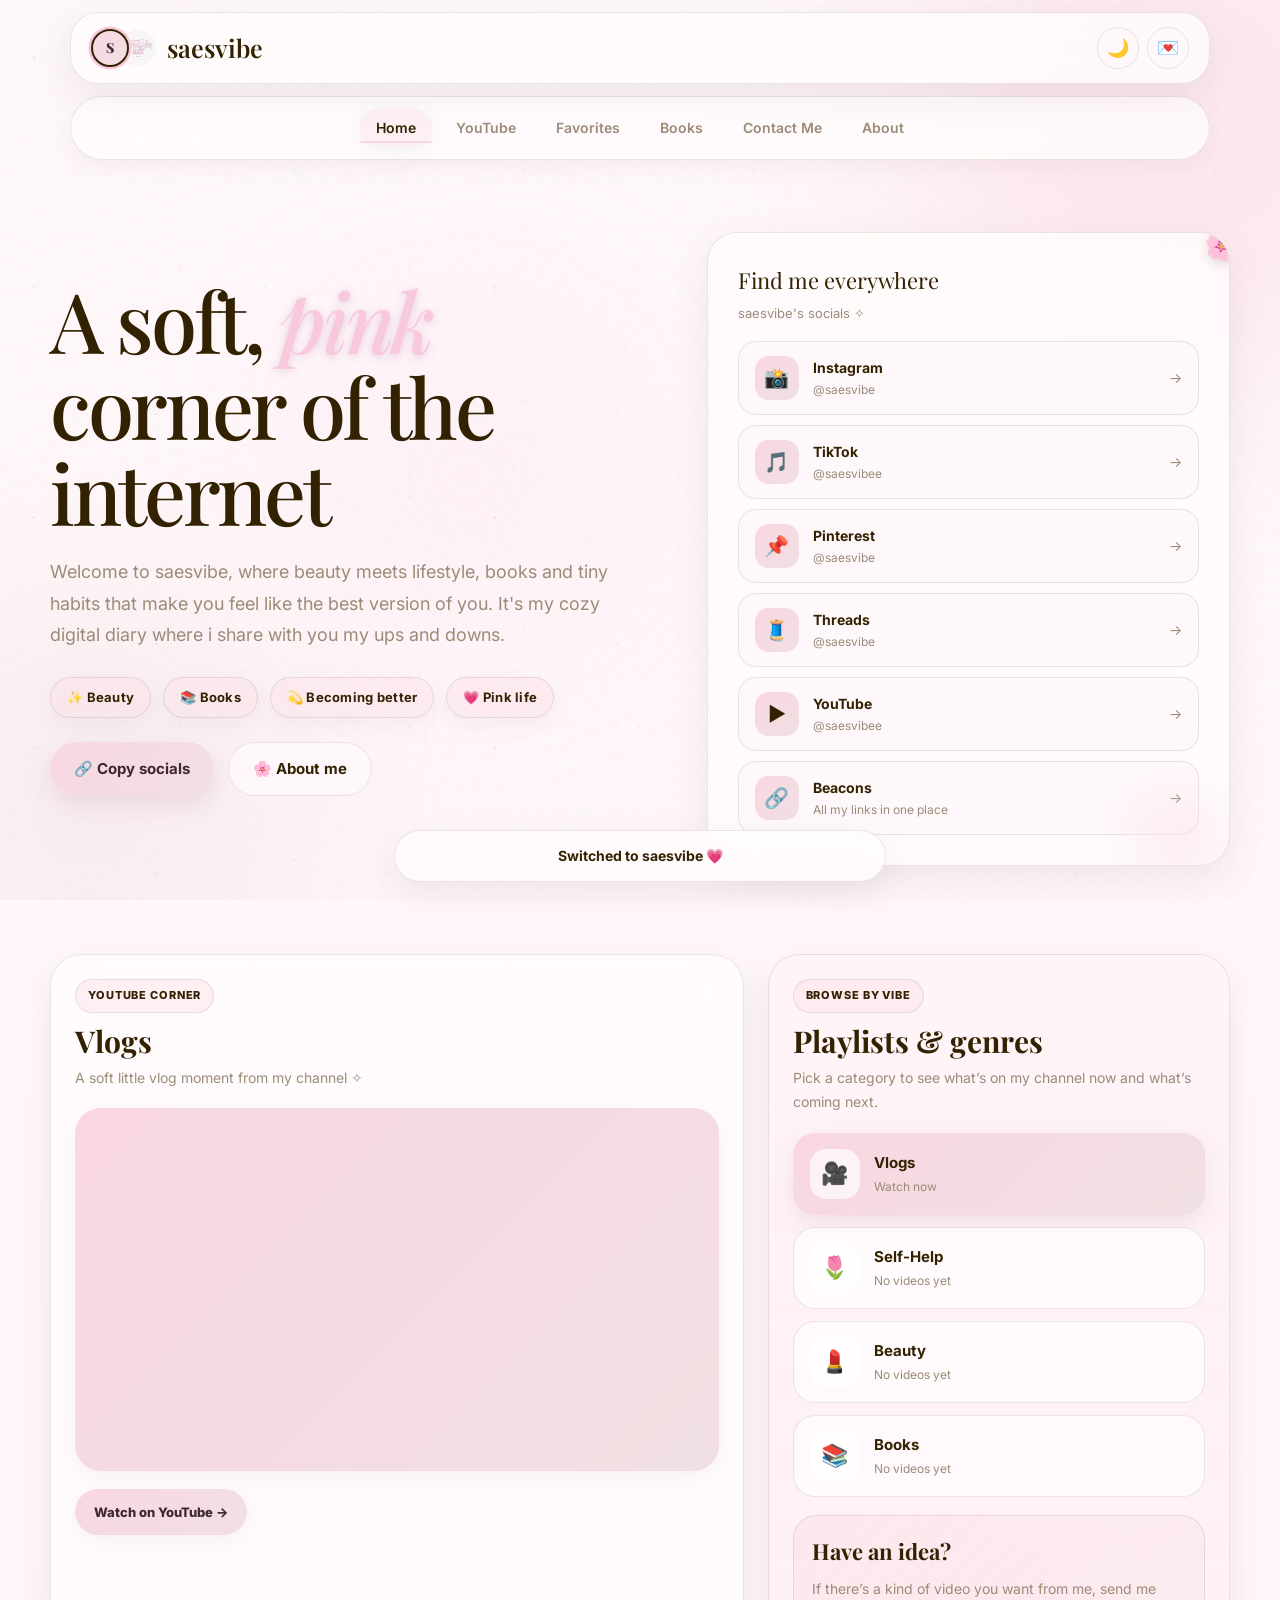
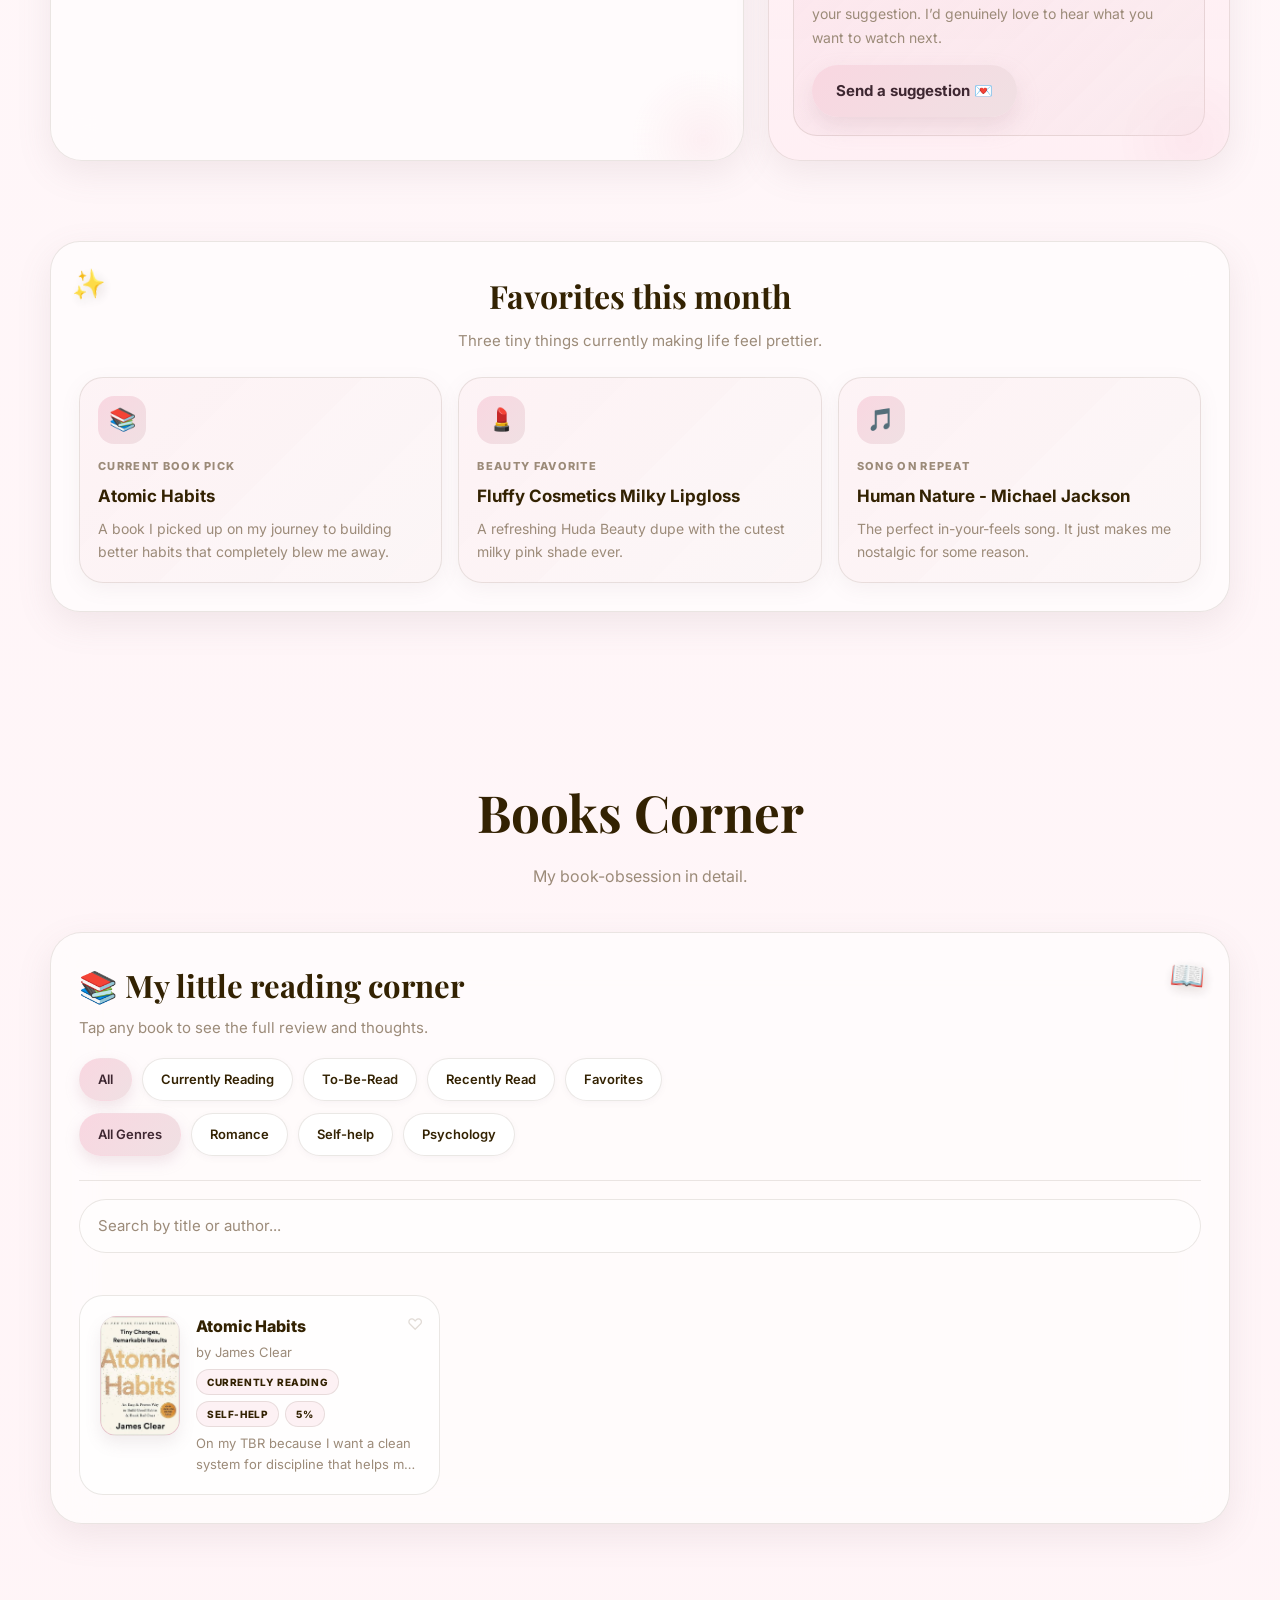
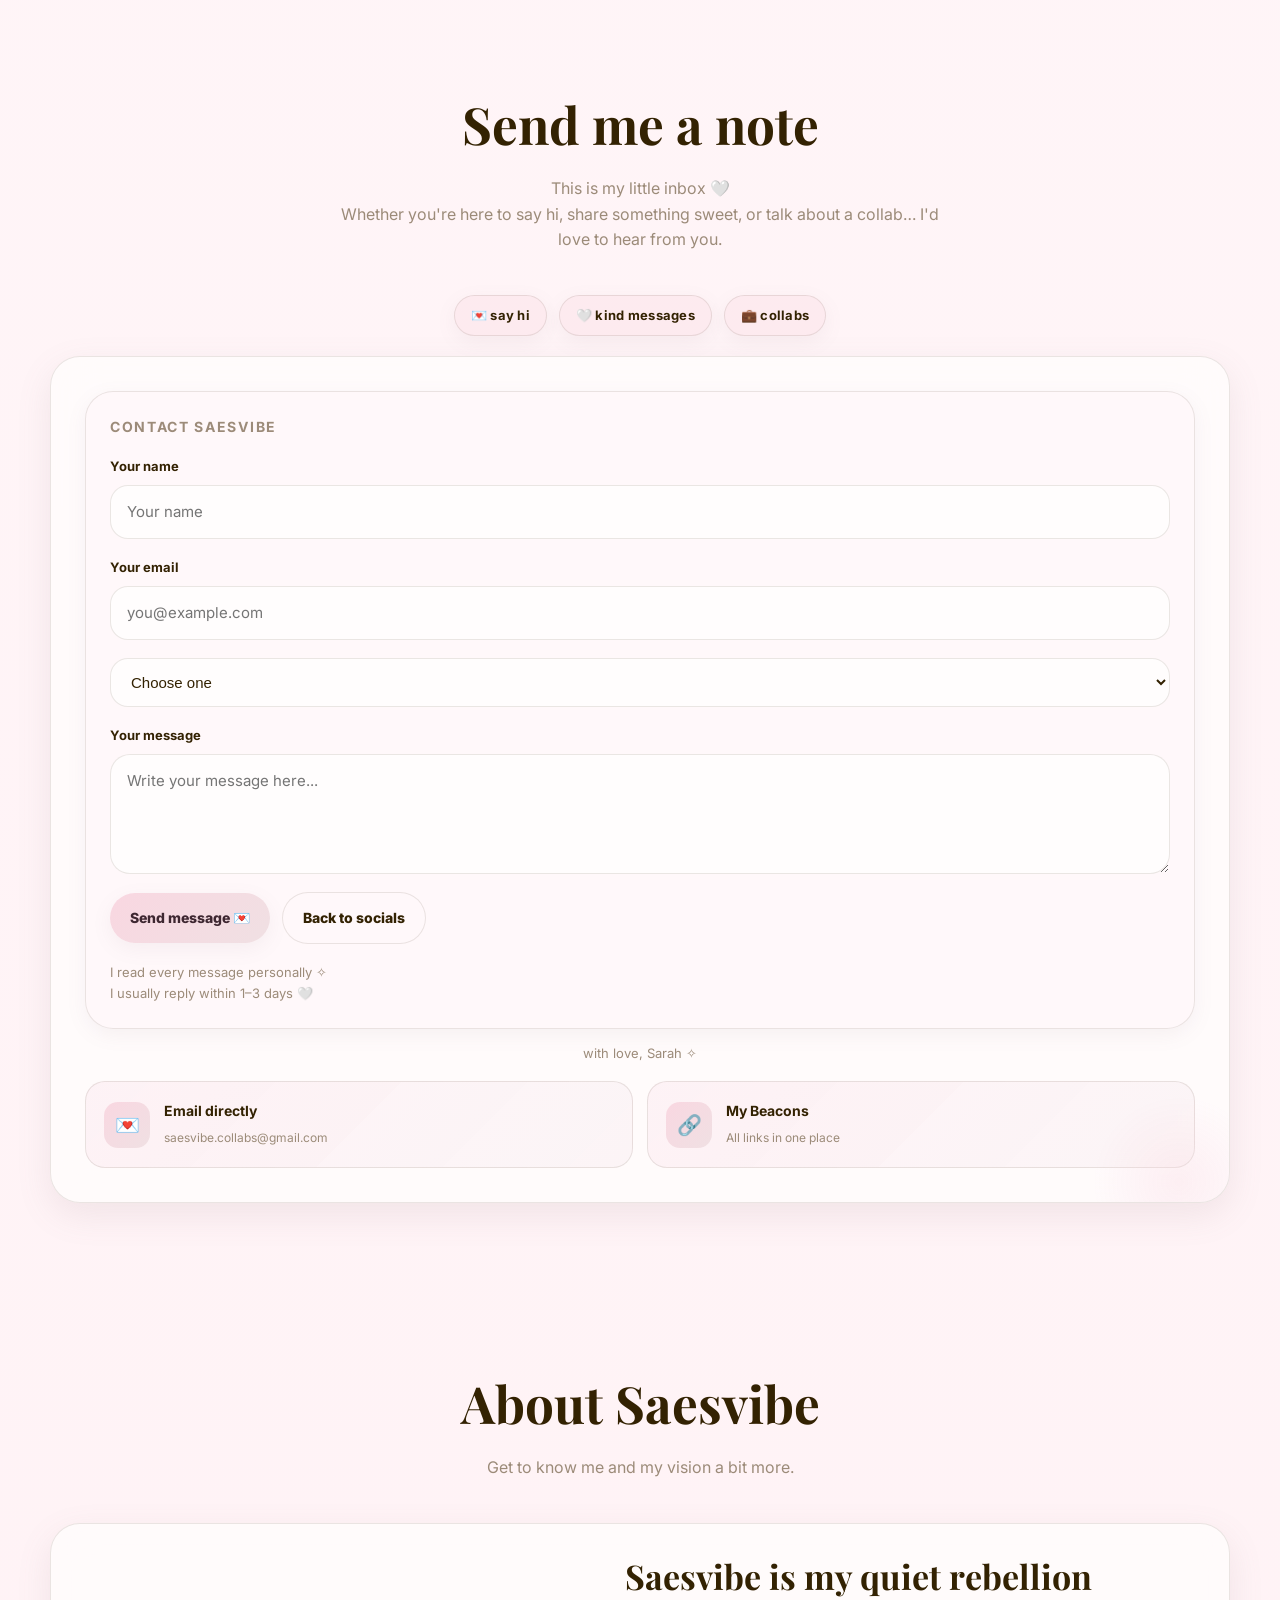
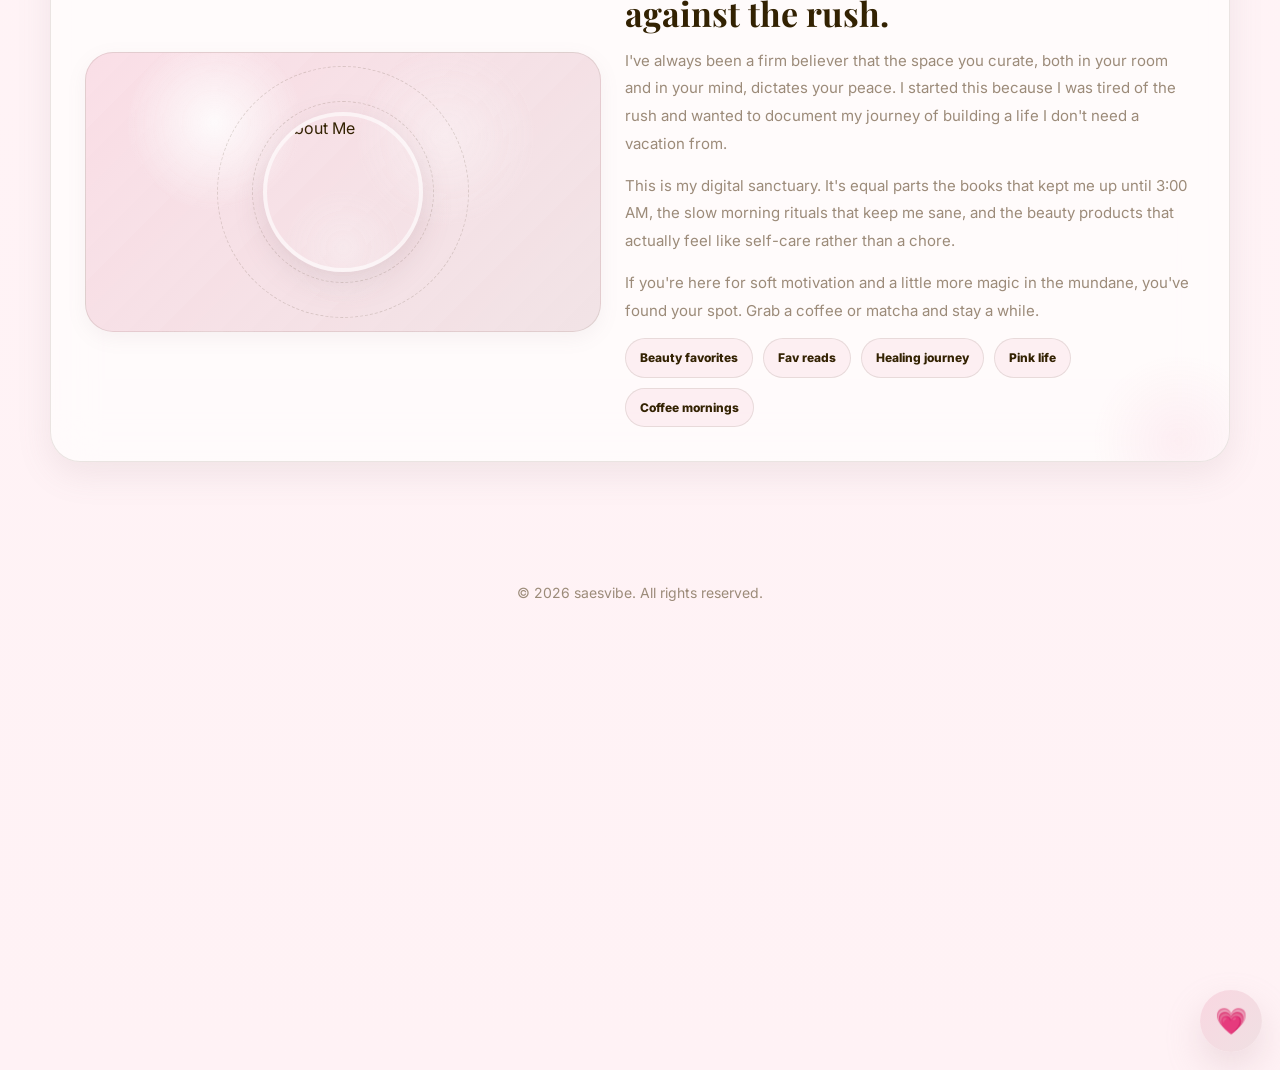
==== commit f519206d: "Add files via upload" ====
--- a/index.html
+++ b/index.html
@@ -34,7 +34,7 @@
       <div class="profile-switcher">
         <!-- PROFILE AVATAR: saesvibe -->
         <button class="profile-avatar active" id="profileSv" aria-label="saesvibe" type="button">
-          <img src="assets/saesvibe-logo.png" alt="sv" onerror="this.style.display='none';this.parentNode.textContent='S';">
+          <img src="assets/saesvibelogo.jpg" alt="sv" onerror="this.style.display='none';this.parentNode.textContent='S';">
         </button>
 
         <!-- PROFILE AVATAR: The Sae Talk -->
@@ -149,7 +149,7 @@
             <a href="https://tiktok.com/@saesvibee" target="_blank" rel="noopener" class="social-link-row"><div class="social-link-icon">🎵</div><div class="social-link-text"><h4>TikTok</h4><p>@saesvibee</p></div><span class="social-link-arrow">→</span></a>
             <a href="https://pinterest.com/saesvibe" target="_blank" rel="noopener" class="social-link-row"><div class="social-link-icon">📌</div><div class="social-link-text"><h4>Pinterest</h4><p>@saesvibe</p></div><span class="social-link-arrow">→</span></a>
             <a href="https://threads.net/@saesvibe" target="_blank" rel="noopener" class="social-link-row"><div class="social-link-icon">🧵</div><div class="social-link-text"><h4>Threads</h4><p>@saesvibe</p></div><span class="social-link-arrow">→</span></a>
-            <a href="https://youtube.com/@saesvibee" target="_blank" rel="noopener" class="social-link-row"><div class="social-link-icon">▶️</div><div class="social-link-text"><h4>YouTube</h4><p>@saesvibe</p></div><span class="social-link-arrow">→</span></a>
+            <a href="https://youtube.com/@saesvibee" target="_blank" rel="noopener" class="social-link-row"><div class="social-link-icon">▶️</div><div class="social-link-text"><h4>YouTube</h4><p>@saesvibee</p></div><span class="social-link-arrow">→</span></a>
             <a href="https://beacons.ai/saesvibe" target="_blank" rel="noopener" class="social-link-row"><div class="social-link-icon">🔗</div><div class="social-link-text"><h4>Beacons</h4><p>All my links in one place</p></div><span class="social-link-arrow">→</span></a>
           </div>
         </div>
@@ -160,7 +160,7 @@
           <div class="social-links-list">
             <a href="https://instagram.com/thesaetalk" target="_blank" rel="noopener" class="social-link-row"><div class="social-link-icon">📸</div><div class="social-link-text"><h4>Instagram</h4><p>@thesaetalk</p></div><span class="social-link-arrow">→</span></a>
             <a href="https://threads.net/@thesaetalk" target="_blank" rel="noopener" class="social-link-row"><div class="social-link-icon">🧵</div><div class="social-link-text"><h4>Threads</h4><p>@thesaetalk</p></div><span class="social-link-arrow">→</span></a>
-            <a href="https://beacons.ai/thesaetalk" target="_blank" rel="noopener" class="social-link-row"><div class="social-link-icon">🔗</div><div class="social-link-text"><h4>Beacons</h4><p>All podcast links</p></div><span class="social-link-arrow">→</span></a>
+            <a href="https://beacons.ai/thesaetalk" target="_blank" rel="noopener" class="social-link-row"><div class="social-link-icon">🔗</div><div class="social-link-text"><h4>Beacons</h4><p>Find all my links here</p></div><span class="social-link-arrow">→</span></a>
             <a href="https://open.spotify.com/show/0d1ueJYmkHtrESzCPtqx4n?si=6rRBAvf-TOSekQAv5Uelpg" target="_blank" rel="noopener" class="social-link-row"><div class="social-link-icon">🎧</div><div class="social-link-text"><h4>Spotify</h4><p>Listen to The Sae Talk</p></div><span class="social-link-arrow">→</span></a>
             <a href="https://podcasts.apple.com/lb/podcast/the-sae-talk/id1885249003" target="_blank" rel="noopener" class="social-link-row"><div class="social-link-icon">🎙️</div><div class="social-link-text"><h4>Apple Podcasts</h4><p>Listen to The Sae Talk</p></div><span class="social-link-arrow">→</span></a>
           </div>
@@ -170,30 +170,115 @@
 
     <!-- ===== SAESVIBE CONTENT ===== -->
     <div id="svContent">
-      <div id="youtube-section" class="yt-section reveal">
-        <div class="yt-card-outer">
-          <div class="yt-card-glow"></div>
-          <a href="https://youtube.com/@saesvibee" target="_blank" rel="noopener" class="yt-card">
-            <div class="yt-decorations">
-              <span class="yt-deco">🌸</span>
-              <span class="yt-deco">✨</span>
-              <span class="yt-deco">🎀</span>
-            </div>
-            <div class="yt-thumb-wrap">
-              <img class="yt-thumb" src="assets/youtube-thumb.jpg" alt="YouTube" onerror="this.src='data:image/svg+xml,%3Csvg xmlns=%27http://www.w3.org/2000/svg%27 viewBox=%270 0 640 360%27%3E%3Crect fill=%27%23f9d7e1%27 width=%27640%27 height=%27360%27/%3E%3Ctext x=%2750%25%27 y=%2750%25%27 dominant-baseline=%27middle%27 text-anchor=%27middle%27 font-size=%2748%27 fill=%27%233e2731%27%3E▶ saesvibe%3C/text%3E%3C/svg%3E'">
-              <div class="yt-thumb-overlay"><div class="yt-play-btn">▶</div></div>
-            </div>
-            <div class="yt-body">
-              <div class="yt-icon-wrap">▶️</div>
-              <div class="yt-info">
-                <h4>saesvibe on YouTube</h4>
-                <p>Beauty, lifestyle & pink vibes ✧</p>
-              </div>
-              <span class="yt-badge">Watch →</span>
-            </div>
-          </a>
-        </div>
-      </div>
+   <div id="youtube-section" class="yt-section reveal">
+  <div class="yt-showcase">
+    <div class="yt-feature-card">
+      <div class="yt-feature-top">
+        <span class="yt-feature-kicker">YouTube corner</span>
+        <h3 id="ytTitle">Vlogs</h3>
+        <p id="ytDescription">A soft little vlog moment from my channel ✧</p>
+      </div>
+
+      <div class="yt-embed-shell" id="ytEmbedShell">
+        <iframe
+          id="ytPlayer"
+          src="https://www.youtube.com/embed/zmdNEGESh_Y"
+          title="saesvibe YouTube video"
+          allow="accelerometer; autoplay; clipboard-write; encrypted-media; gyroscope; picture-in-picture; web-share"
+          allowfullscreen
+          referrerpolicy="strict-origin-when-cross-origin">
+        </iframe>
+      </div>
+
+      <div class="yt-feature-actions">
+        <a
+          id="ytWatchLink"
+          href="https://www.youtube.com/watch?v=zmdNEGESh_Y"
+          target="_blank"
+          rel="noopener"
+          class="yt-watch-btn"
+        >
+          Watch on YouTube →
+        </a>
+      </div>
+    </div>
+
+    <div class="yt-playlists-card">
+      <div class="yt-playlists-head">
+        <span class="yt-feature-kicker">Browse by vibe</span>
+        <h3>Playlists & genres</h3>
+        <p>Pick a category to see what’s on my channel now and what’s coming next.</p>
+      </div>
+
+      <div class="yt-genre-list">
+        <button
+          class="yt-genre-btn active"
+          type="button"
+          data-yt-title="Vlogs"
+          data-yt-description="A soft little vlog moment from my channel ✧"
+          data-yt-video="zmdNEGESh_Y"
+        >
+          <span class="yt-genre-icon">🎥</span>
+          <span class="yt-genre-text">
+            <strong>Vlogs</strong>
+            <small>Watch now</small>
+          </span>
+        </button>
+
+        <button
+          class="yt-genre-btn"
+          type="button"
+          data-yt-title="Self-Help"
+          data-yt-description="No videos here yet — but I’d love to know what self-help videos you want from me next 💗"
+          data-yt-video=""
+        >
+          <span class="yt-genre-icon">🌷</span>
+          <span class="yt-genre-text">
+            <strong>Self-Help</strong>
+            <small>No videos yet</small>
+          </span>
+        </button>
+
+        <button
+          class="yt-genre-btn"
+          type="button"
+          data-yt-title="Beauty"
+          data-yt-description="No beauty videos here yet — send me your cutest video ideas and suggestions ✨"
+          data-yt-video=""
+        >
+          <span class="yt-genre-icon">💄</span>
+          <span class="yt-genre-text">
+            <strong>Beauty</strong>
+            <small>No videos yet</small>
+          </span>
+        </button>
+
+        <button
+          class="yt-genre-btn"
+          type="button"
+          data-yt-title="Books"
+          data-yt-description="No book videos here yet — tell me what kind of reading content you want to see first 📚"
+          data-yt-video=""
+        >
+          <span class="yt-genre-icon">📚</span>
+          <span class="yt-genre-text">
+            <strong>Books</strong>
+            <small>No videos yet</small>
+          </span>
+        </button>
+      </div>
+
+      <div class="yt-suggestion-box">
+        <h4>Have an idea?</h4>
+        <p>
+          If there’s a kind of video you want from me, send me your suggestion.
+          I’d genuinely love to hear what you want to watch next.
+        </p>
+        <button class="btn btn-primary" data-scroll="#contact-sv" type="button">Send a suggestion 💌</button>
+      </div>
+    </div>
+  </div>
+</div>
 
       <section id="favorites-strip" class="section reveal">
         <div class="monthly-favorites">
--- a/style.css
+++ b/style.css
@@ -839,8 +839,29 @@
 }
 
 @media(max-width:768px){
-  .podcast-arrow{width:40px;height:40px;font-size:16px}
-  .episode-card{flex:0 0 260px}
+  .podcast-slider-nav{
+    display:block;
+  }
+
+  .podcast-arrow{
+    display:none;
+  }
+
+  .podcast-track{
+    gap:16px;
+    padding:8px calc((100% - min(86vw, 320px)) / 2) 24px;
+    scroll-snap-type:x mandatory;
+    scroll-padding-inline:calc((100% - min(86vw, 320px)) / 2);
+  }
+
+  .episode-card{
+    flex:0 0 min(86vw, 320px);
+    scroll-snap-align:center;
+  }
+
+  .episode-art{
+    height:190px;
+  }
 }
 
 .player-wrapper{max-width:900px;margin:0 auto}
@@ -1524,7 +1545,8 @@
   height:100%;
   object-fit:cover;
   position:absolute;
-  inset:0
+  inset:0;
+  padding:0;
 }
 
 .social-links-list{
@@ -2305,4 +2327,276 @@
   .books-header-new{padding:22px 16px 0}
   .books-search-new{padding:0 16px;margin-top:14px}
   .podcast-extras-grid{grid-template-columns:1fr}
+}
+/* ===== YOUTUBE SHOWCASE LAYOUT ===== */
+.yt-section{
+  padding:50px 0 0;
+}
+
+.yt-showcase{
+  display:grid;
+  grid-template-columns:minmax(0,1.35fr) minmax(290px,.9fr);
+  gap:24px;
+  align-items:stretch;
+}
+
+.yt-feature-card,
+.yt-playlists-card{
+  background:var(--surface);
+  backdrop-filter:blur(22px);
+  -webkit-backdrop-filter:blur(22px);
+  border:1px solid var(--border);
+  border-radius:32px;
+  box-shadow:var(--shadow);
+  overflow:hidden;
+  position:relative;
+}
+
+.yt-feature-card{
+  padding:24px;
+}
+
+.yt-playlists-card{
+  padding:24px;
+  background:linear-gradient(180deg,rgba(255,244,247,.96),rgba(255,238,243,.92));
+}
+
+.yt-feature-card::before,
+.yt-playlists-card::before{
+  content:"";
+  position:absolute;
+  inset:auto -35px -55px auto;
+  width:150px;
+  height:150px;
+  background:radial-gradient(circle,rgba(249,215,225,.34) 0%,transparent 68%);
+  pointer-events:none;
+}
+
+.yt-feature-top{
+  margin-bottom:18px;
+}
+
+.yt-feature-kicker{
+  display:inline-flex;
+  align-items:center;
+  gap:6px;
+  padding:7px 12px;
+  border-radius:999px;
+  background:var(--accent-soft);
+  border:1px solid var(--border);
+  font-size:11px;
+  font-weight:800;
+  text-transform:uppercase;
+  letter-spacing:.08em;
+  color:var(--text);
+  margin-bottom:12px;
+}
+
+.yt-feature-top h3,
+.yt-playlists-head h3{
+  font-family:"Playfair Display",Georgia,serif;
+  font-size:30px;
+  line-height:1.1;
+  color:var(--heading);
+  margin-bottom:8px;
+}
+
+.yt-feature-top p,
+.yt-playlists-head p{
+  font-size:14px;
+  line-height:1.75;
+  color:var(--text-muted);
+}
+
+.yt-playlists-head{
+  margin-bottom:18px;
+}
+
+.yt-embed-shell{
+  width:100%;
+  aspect-ratio:16/9;
+  border-radius:26px;
+  overflow:hidden;
+  border:1px solid rgba(249,215,225,.35);
+  background:linear-gradient(135deg,#f9d7e1,#f0e0e3);
+  box-shadow:var(--shadow-soft);
+}
+
+.yt-embed-shell iframe{
+  width:100%;
+  height:100%;
+  border:0;
+  display:block;
+}
+
+.yt-empty-state{
+  width:100%;
+  height:100%;
+  display:flex;
+  align-items:center;
+  justify-content:center;
+  text-align:center;
+  padding:28px;
+  background:
+    radial-gradient(circle at top,rgba(255,255,255,.6),transparent 45%),
+    linear-gradient(135deg,rgba(249,215,225,.92),rgba(240,224,227,.94));
+}
+
+.yt-empty-inner{
+  max-width:420px;
+}
+
+.yt-empty-icon{
+  font-size:42px;
+  margin-bottom:12px;
+}
+
+.yt-empty-state h4{
+  font-family:"Playfair Display",Georgia,serif;
+  font-size:28px;
+  color:var(--heading);
+  margin-bottom:8px;
+}
+
+.yt-empty-state p{
+  font-size:15px;
+  line-height:1.8;
+  color:#6d5860;
+}
+
+.yt-feature-actions{
+  margin-top:18px;
+}
+
+.yt-watch-btn{
+  display:inline-flex;
+  align-items:center;
+  gap:8px;
+  padding:12px 18px;
+  border-radius:999px;
+  text-decoration:none;
+  background:linear-gradient(135deg,var(--pink-main),var(--pink-soft));
+  color:#3e2731;
+  font-size:13px;
+  font-weight:800;
+  border:1px solid rgba(249,215,225,.45);
+  box-shadow:var(--shadow-soft);
+  transition:transform .2s ease,box-shadow .2s ease;
+}
+
+.yt-watch-btn:hover{
+  transform:translateY(-2px);
+  box-shadow:var(--shadow-glow);
+}
+
+.yt-genre-list{
+  display:grid;
+  gap:12px;
+}
+
+.yt-genre-btn{
+  width:100%;
+  display:flex;
+  align-items:center;
+  gap:14px;
+  text-align:left;
+  padding:15px 16px;
+  border-radius:22px;
+  border:1px solid var(--border);
+  background:rgba(255,255,255,.6);
+  cursor:pointer;
+  transition:transform .2s ease,box-shadow .2s ease,background .2s ease,border-color .2s ease;
+  touch-action:manipulation;
+}
+
+.yt-genre-btn:hover{
+  transform:translateY(-2px);
+  box-shadow:var(--shadow-soft);
+  background:rgba(255,255,255,.86);
+}
+
+.yt-genre-btn.active{
+  background:linear-gradient(135deg,var(--pink-main),var(--pink-soft));
+  border-color:transparent;
+  box-shadow:0 10px 24px rgba(200,164,175,.24);
+}
+
+.yt-genre-icon{
+  width:50px;
+  height:50px;
+  border-radius:16px;
+  display:grid;
+  place-items:center;
+  flex-shrink:0;
+  background:rgba(255,255,255,.7);
+  font-size:22px;
+}
+
+.yt-genre-text{
+  display:flex;
+  flex-direction:column;
+  gap:2px;
+}
+
+.yt-genre-text strong{
+  font-size:15px;
+  color:var(--heading);
+}
+
+.yt-genre-text small{
+  font-size:12px;
+  color:var(--text-muted);
+}
+
+.yt-suggestion-box{
+  margin-top:18px;
+  padding:18px;
+  border-radius:24px;
+  background:linear-gradient(135deg,rgba(249,215,225,.36),rgba(240,224,227,.28));
+  border:1px solid var(--border);
+}
+
+.yt-suggestion-box h4{
+  font-family:"Playfair Display",Georgia,serif;
+  font-size:22px;
+  color:var(--heading);
+  margin-bottom:8px;
+}
+
+.yt-suggestion-box p{
+  font-size:14px;
+  line-height:1.75;
+  color:var(--text-muted);
+  margin-bottom:14px;
+}
+
+@media(max-width:980px){
+  .yt-showcase{
+    grid-template-columns:1fr;
+  }
+}
+
+@media(max-width:720px){
+  .yt-feature-card,
+  .yt-playlists-card{
+    padding:18px;
+    border-radius:26px;
+  }
+
+  .yt-feature-top h3,
+  .yt-playlists-head h3,
+  .yt-empty-state h4{
+    font-size:24px;
+  }
+
+  .yt-genre-btn{
+    padding:13px 14px;
+    border-radius:18px;
+  }
+
+  .yt-genre-icon{
+    width:44px;
+    height:44px;
+    font-size:20px;
+  }
 }
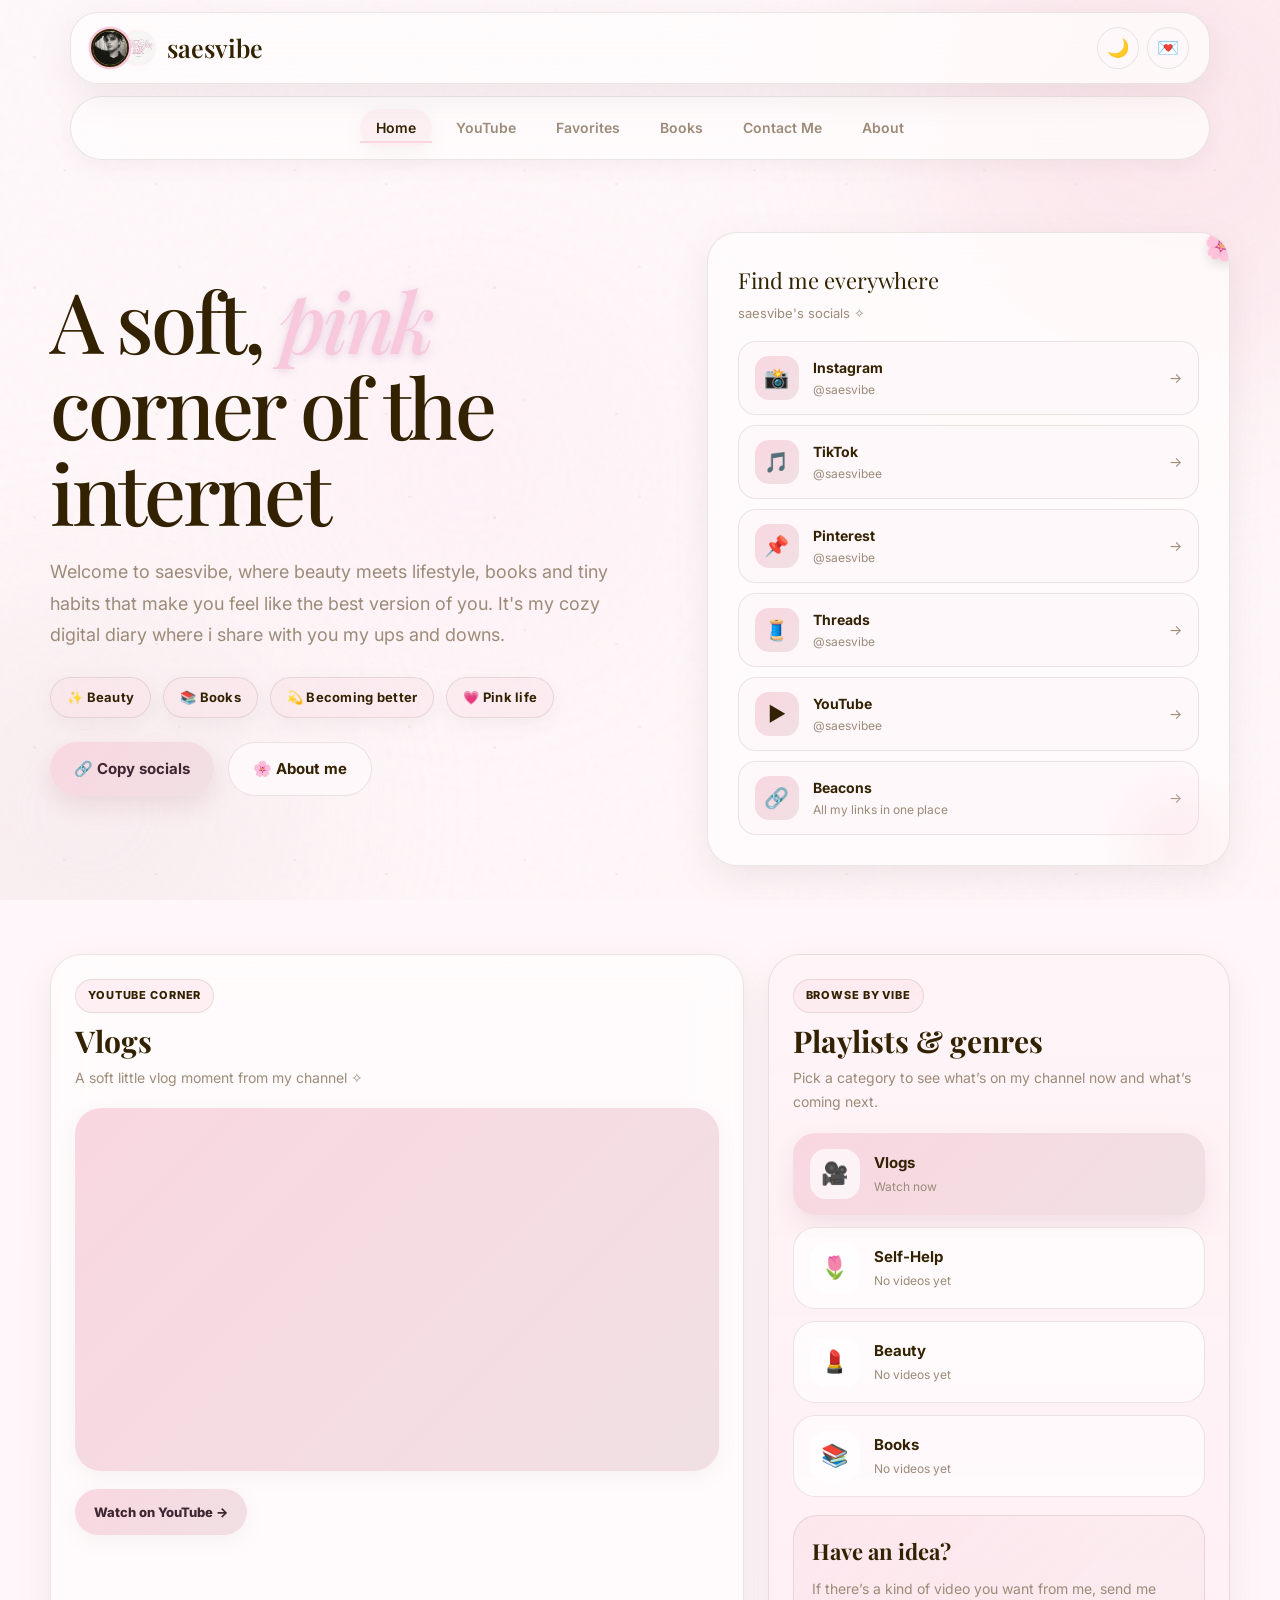
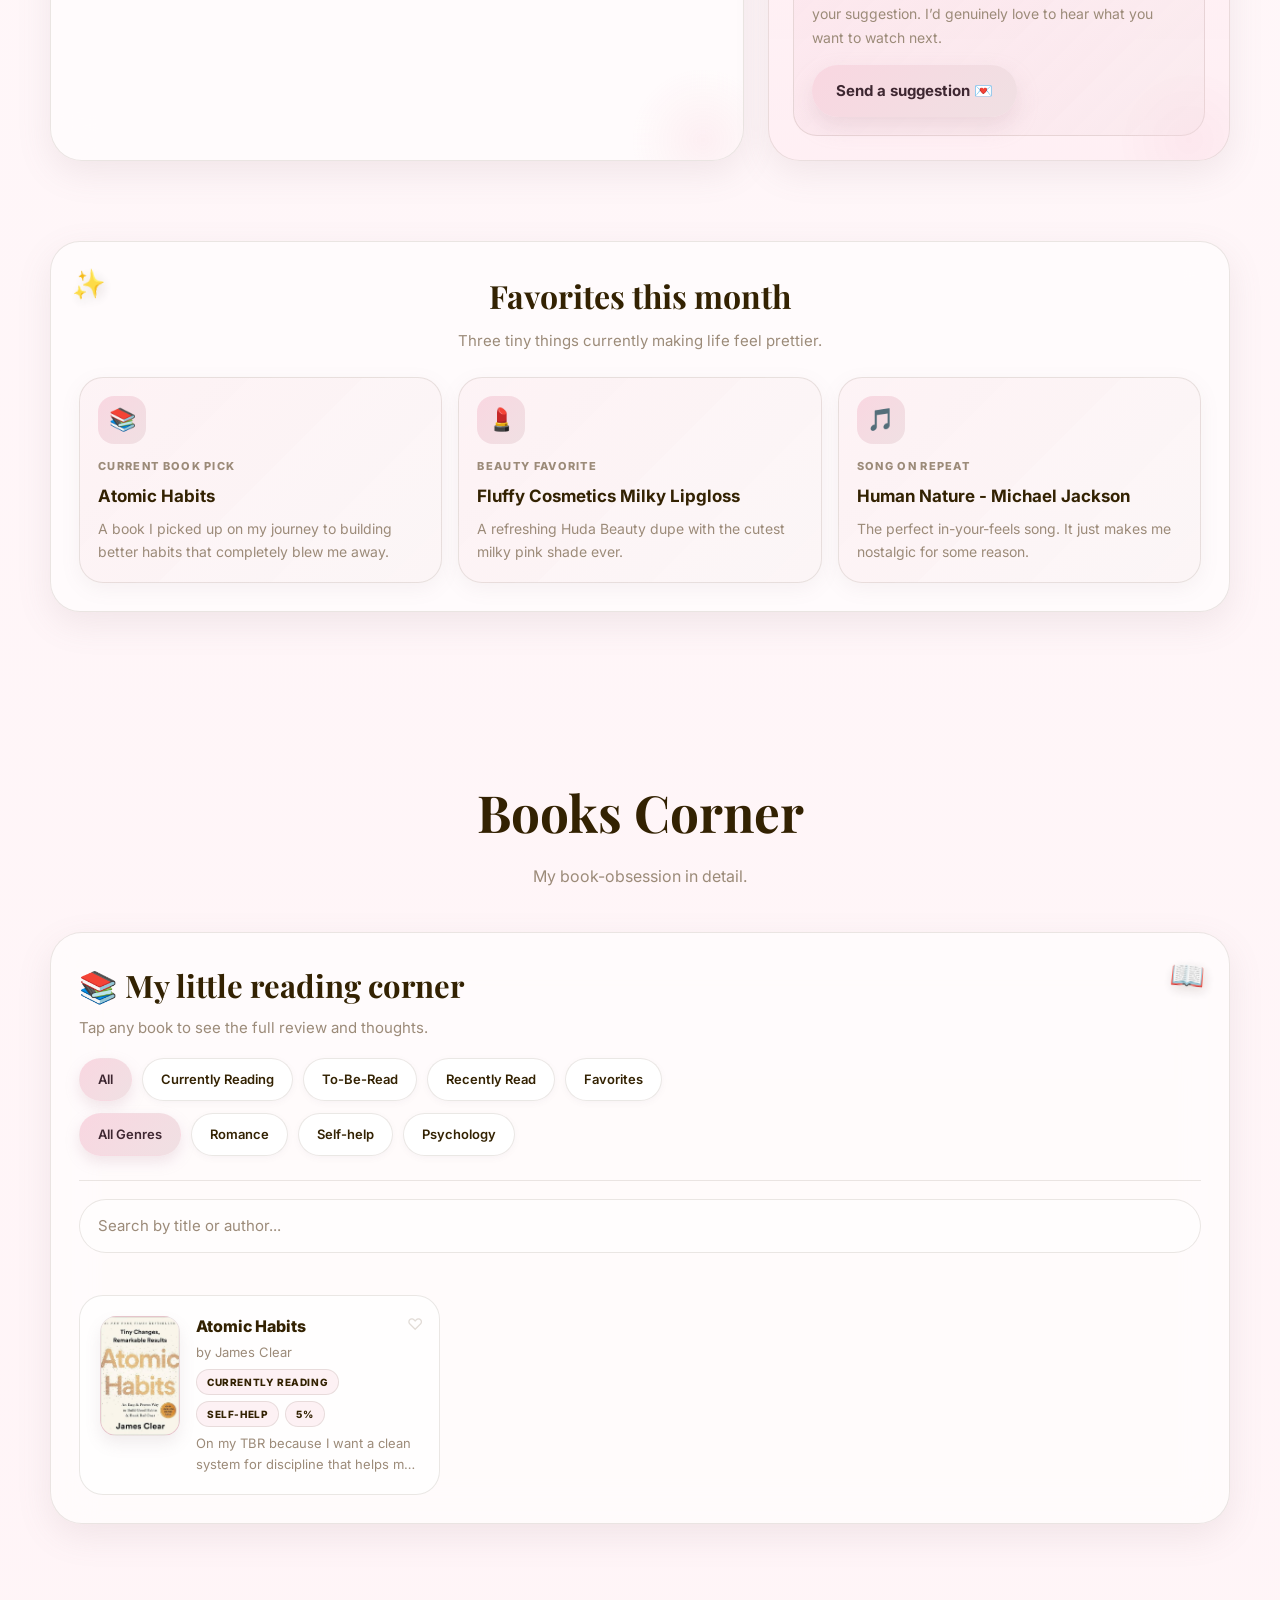
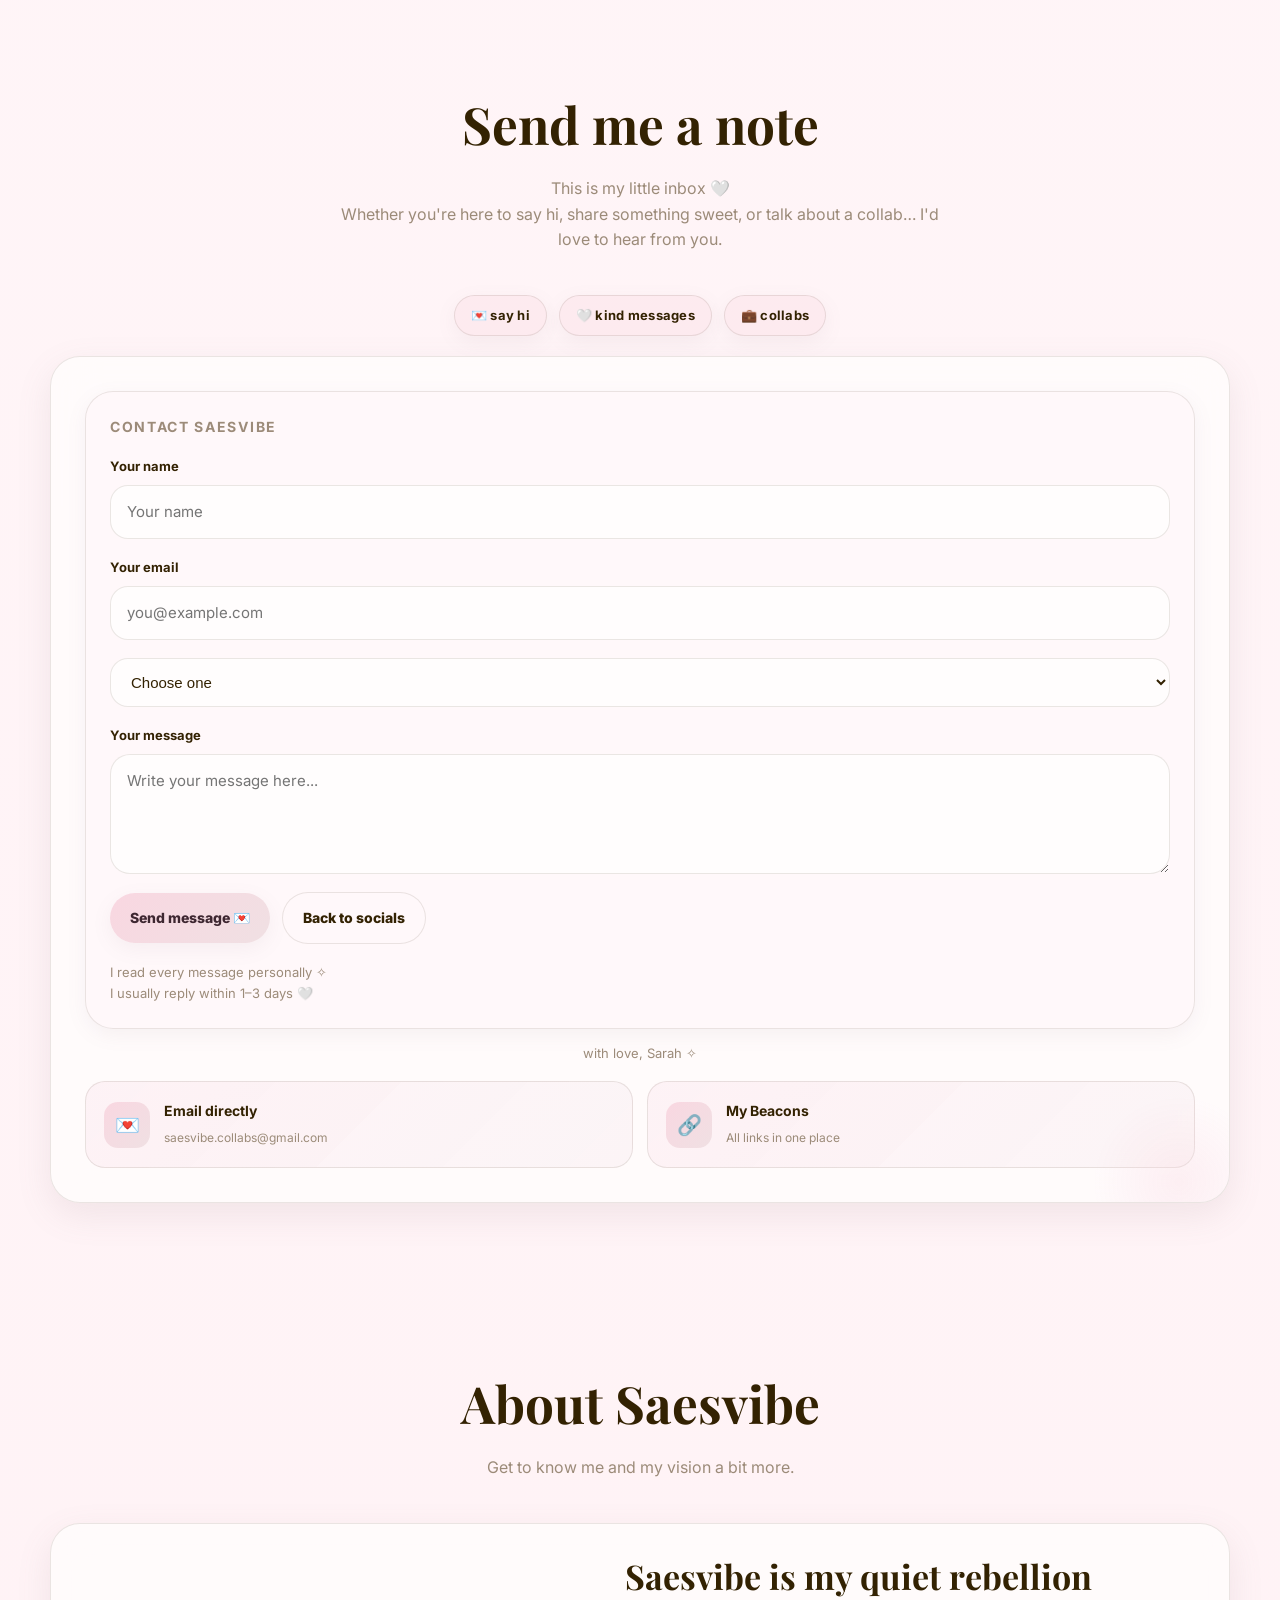
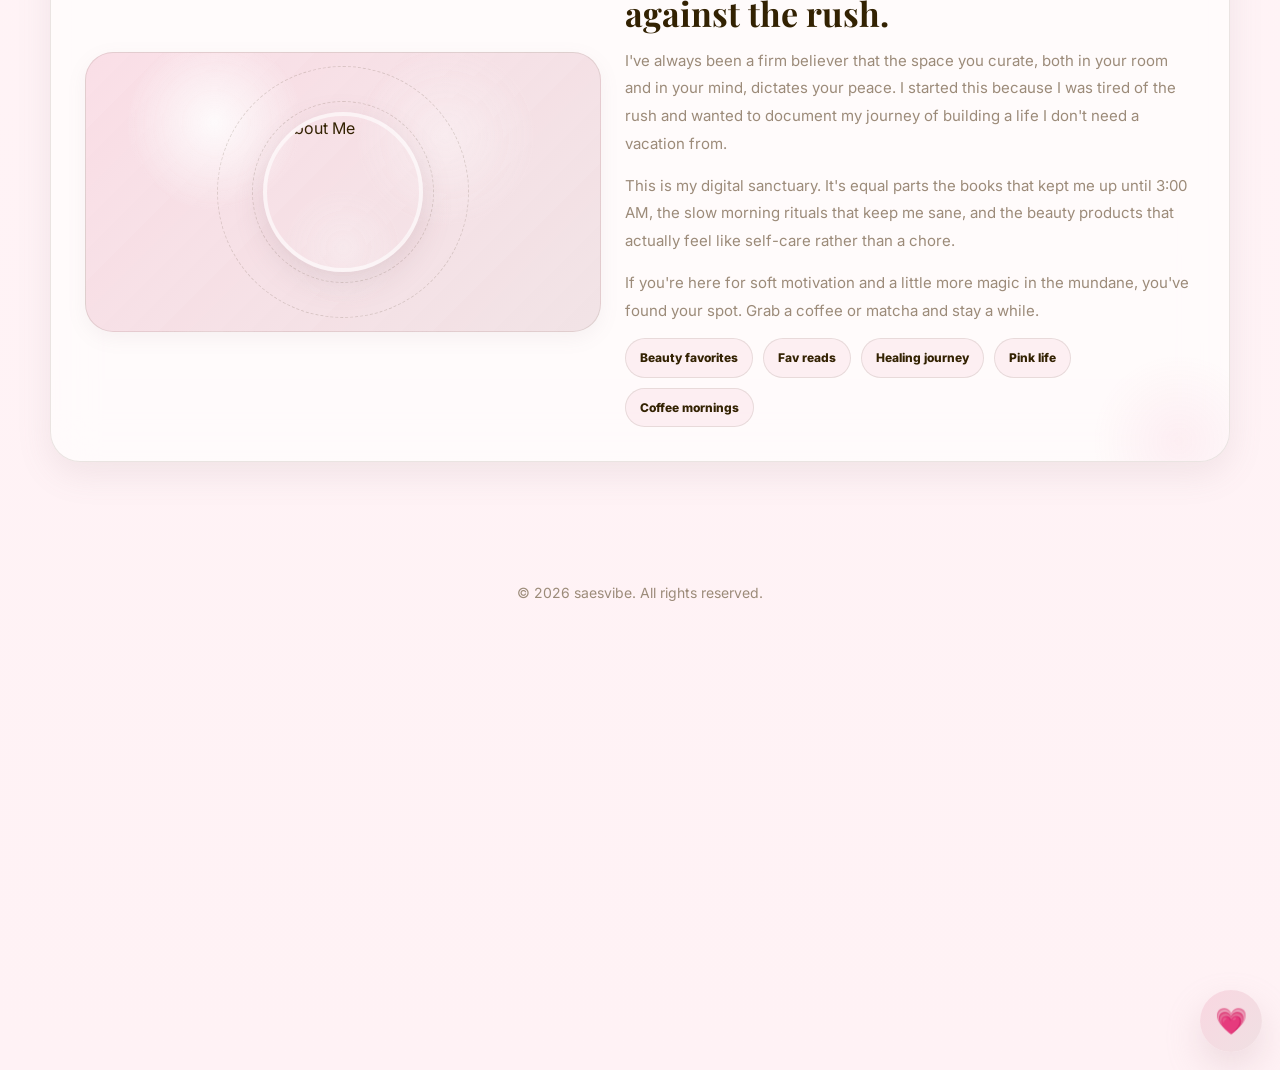
==== commit a9aadbc0: "Add files via upload" ====
--- a/index.html
+++ b/index.html
@@ -125,12 +125,14 @@
 
       <div class="hero-content" id="heroTextSt" style="display:none">
         <h1>The <span>honest</span> talks you needed</h1>
-        <p>Welcome to The Sae Talk — my podcast where healing meets habits, real stories meet soft motivation, and every episode feels like a late-night conversation with your best friend.</p>
+        <p>Welcome to The Sae Talk, my podcast where healing meets habits, real stories meet soft motivation, and every episode feels like a late-night conversation with your best friend. I'm really glad you're here.</p>
         <div class="hero-tags">
           <span class="hero-tag">🎧 Honest talks</span>
           <span class="hero-tag">💫 Habits</span>
           <span class="hero-tag">🧠 Mental health</span>
           <span class="hero-tag">💗 Healing</span>
+          <span class="hero-tag">🪞 Beauty</span>
+          <span class="hero-tag">📓 Books</span>
         </div>
         <div class="hero-actions">
           <button class="btn btn-primary" data-scroll="#podcast" type="button">🎧 Listen now</button>
@@ -229,7 +231,7 @@
           class="yt-genre-btn"
           type="button"
           data-yt-title="Self-Help"
-          data-yt-description="No videos here yet — but I’d love to know what self-help videos you want from me next 💗"
+          data-yt-description="No videos here yet, but I’d love to know what self-help videos you want from me next 💗"
           data-yt-video=""
         >
           <span class="yt-genre-icon">🌷</span>
@@ -243,7 +245,7 @@
           class="yt-genre-btn"
           type="button"
           data-yt-title="Beauty"
-          data-yt-description="No beauty videos here yet — send me your cutest video ideas and suggestions ✨"
+          data-yt-description="No beauty videos here yet, send me your cutest video ideas and suggestions ✨"
           data-yt-video=""
         >
           <span class="yt-genre-icon">💄</span>
@@ -257,7 +259,7 @@
           class="yt-genre-btn"
           type="button"
           data-yt-title="Books"
-          data-yt-description="No book videos here yet — tell me what kind of reading content you want to see first 📚"
+          data-yt-description="No book videos here yet, tell me what kind of reading content you want to see first 📚"
           data-yt-video=""
         >
           <span class="yt-genre-icon">📚</span>
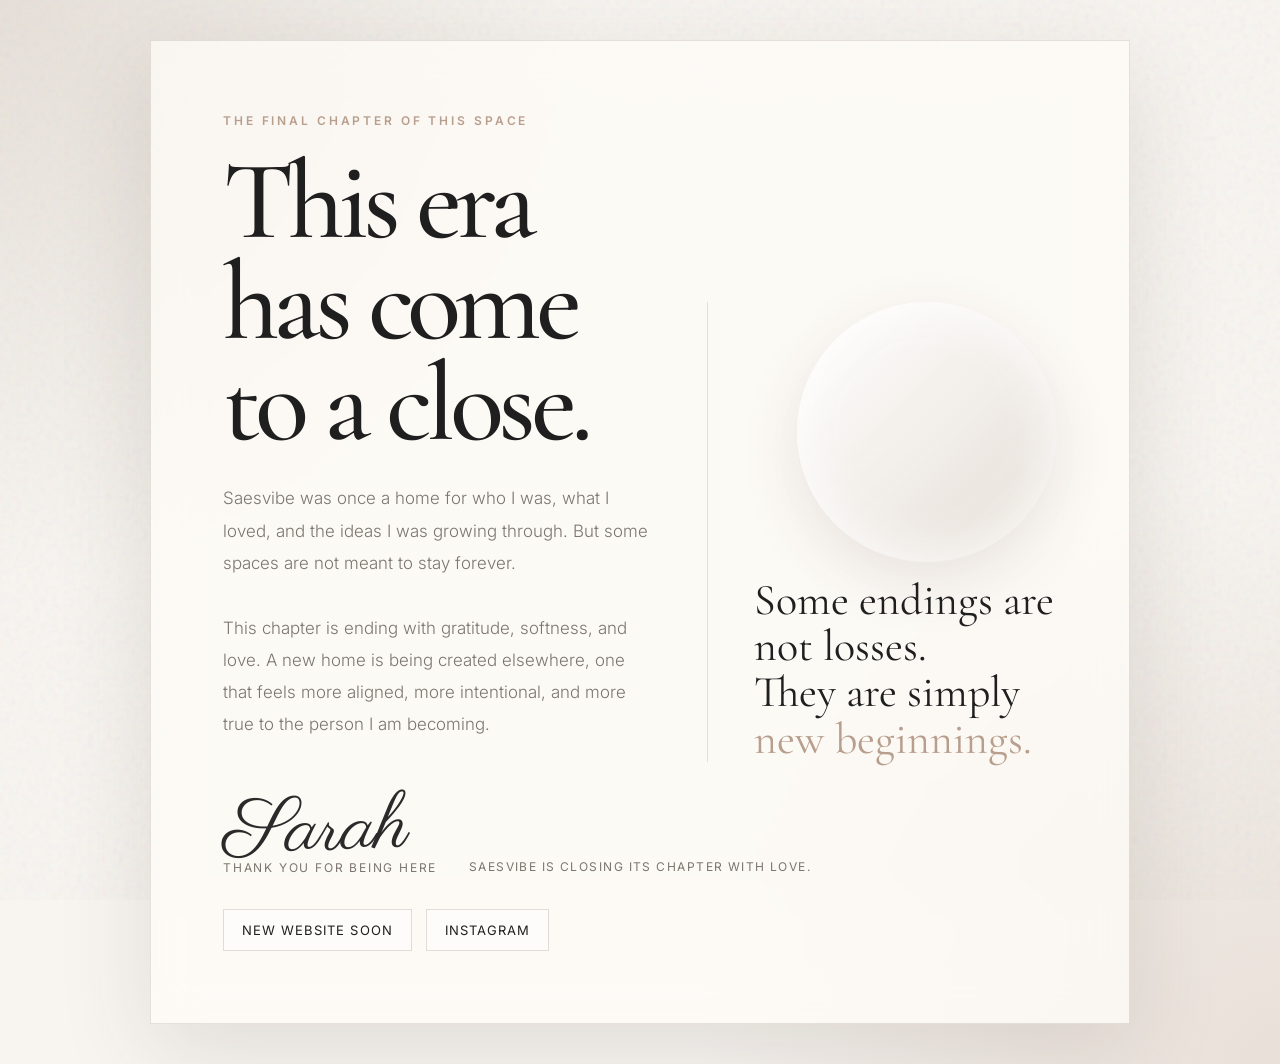
==== commit a9b984ab: "Add files via upload" ====
--- a/index.html
+++ b/index.html
@@ -1,691 +1,280 @@
 <!DOCTYPE html>
-<html lang="en" data-theme="pink">
+<html lang="en">
 <head>
-  <meta charset="utf-8" />
-  <meta name="viewport" content="width=device-width,initial-scale=1" />
-  <title>saesvibe</title>
-  <meta name="description" content="A soft, pink corner of the internet where beauty meets lifestyle, books, and tiny habits." />
-  <meta name="author" content="saesvibe" />
-
-  <!-- ===== FAVICON — right-click a profile button to upload your own logo ===== -->
-  <link rel="icon" type="image/svg+xml" href="data:image/svg+xml,<svg xmlns='http://www.w3.org/2000/svg' viewBox='0 0 100 100'><rect width='100' height='100' rx='22' fill='%23FFCAD4'/><rect x='2' y='2' width='96' height='96' rx='21' fill='%23F8C8DC'/><text x='46' y='52' dominant-baseline='middle' text-anchor='middle' font-size='58' font-family='Georgia,serif' font-weight='bold' fill='%233e2731'>S</text><text x='78' y='79' dominant-baseline='middle' text-anchor='middle' font-size='16' fill='%233e2731' opacity='.2'>♥</text></svg>" />
-  <link rel="apple-touch-icon" href="data:image/svg+xml,<svg xmlns='http://www.w3.org/2000/svg' viewBox='0 0 100 100'><rect width='100' height='100' rx='22' fill='%23FFCAD4'/><rect x='2' y='2' width='96' height='96' rx='21' fill='%23F8C8DC'/><text x='46' y='52' dominant-baseline='middle' text-anchor='middle' font-size='58' font-family='Georgia,serif' font-weight='bold' fill='%233e2731'>S</text><text x='78' y='79' dominant-baseline='middle' text-anchor='middle' font-size='16' fill='%233e2731' opacity='.2'>♥</text></svg>" />
-
-  <link href="https://fonts.googleapis.com/css2?family=Playfair+Display:wght@400;500;600;700&family=Inter:wght@300;400;500;600;700&display=swap" rel="stylesheet" />
-
-  <meta property="og:title" content="saesvibe">
-  <meta property="og:description" content="A soft corner of the internet: beauty, books, lifestyle, and The Sae Talk podcast.">
-  <meta property="og:image" content="https://saesvibe.github.io/assets/preview.png">
-  <meta property="og:url" content="https://saesvibe.github.io">
-  <meta property="og:type" content="website">
-
-  <link rel="stylesheet" href="style.css" />
+<meta charset="UTF-8" />
+<meta name="viewport" content="width=device-width, initial-scale=1.0" />
+
+<title>Saesvibe | Final Chapter</title>
+
+<link href="https://fonts.googleapis.com/css2?family=Cormorant+Garamond:wght@400;500;600;700&family=Inter:wght@300;400;500;600&family=Parisienne&display=swap" rel="stylesheet">
+
+<style>
+:root {
+  --bg: #f8f5f1;
+  --text: #1f1f1f;
+  --muted: #7c756f;
+  --soft: #d8cec5;
+  --accent: #b89f8d;
+  --white: #fffdf9;
+}
+
+* {
+  margin: 0;
+  padding: 0;
+  box-sizing: border-box;
+}
+
+body {
+  min-height: 100vh;
+  background:
+    radial-gradient(circle at top left, rgba(216, 206, 197, 0.55), transparent 35%),
+    radial-gradient(circle at bottom right, rgba(184, 159, 141, 0.25), transparent 35%),
+    var(--bg);
+  color: var(--text);
+  font-family: "Inter", sans-serif;
+  overflow-x: hidden;
+}
+
+.grain {
+  position: fixed;
+  inset: 0;
+  pointer-events: none;
+  opacity: 0.08;
+  z-index: 1;
+  background-image: url("data:image/svg+xml,%3Csvg viewBox='0 0 200 200' xmlns='http://www.w3.org/2000/svg'%3E%3Cfilter id='noise'%3E%3CfeTurbulence type='fractalNoise' baseFrequency='0.75' numOctaves='4' stitchTiles='stitch'/%3E%3C/filter%3E%3Crect width='100%25' height='100%25' filter='url(%23noise)'/%3E%3C/svg%3E");
+}
+
+.page {
+  min-height: 100vh;
+  display: flex;
+  align-items: center;
+  justify-content: center;
+  padding: 40px 22px;
+  position: relative;
+}
+
+.card {
+  width: min(100%, 980px);
+  min-height: 620px;
+  background: rgba(255, 253, 249, 0.72);
+  border: 1px solid rgba(120, 105, 92, 0.18);
+  backdrop-filter: blur(24px);
+  padding: clamp(28px, 6vw, 72px);
+  position: relative;
+  z-index: 2;
+  box-shadow: 0 30px 90px rgba(60, 45, 35, 0.12);
+  display: grid;
+  grid-template-columns: 1.1fr 0.9fr;
+  gap: 56px;
+  align-items: center;
+}
+
+.eyebrow {
+  font-size: 12px;
+  text-transform: uppercase;
+  letter-spacing: 0.24em;
+  color: var(--accent);
+  margin-bottom: 24px;
+  font-weight: 600;
+}
+
+h1 {
+  font-family: "Cormorant Garamond", serif;
+  font-size: clamp(58px, 9vw, 112px);
+  line-height: 0.9;
+  font-weight: 500;
+  letter-spacing: -0.05em;
+  max-width: 680px;
+}
+
+.subtitle {
+  margin-top: 28px;
+  max-width: 560px;
+  color: var(--muted);
+  font-size: 17px;
+  line-height: 1.9;
+  font-weight: 300;
+}
+
+.signature {
+  margin-top: 48px;
+  font-family: "Parisienne", cursive;
+  font-size: 4.8rem;
+  line-height: 1;
+  color: var(--text);
+  transform: rotate(-2deg);
+  opacity: 0.95;
+}
+
+.note {
+  margin-top: -6px;
+  font-size: 12px;
+  letter-spacing: 0.15em;
+  text-transform: uppercase;
+  color: var(--muted);
+}
+
+.links {
+  margin-top: 34px;
+  display: flex;
+  gap: 14px;
+  flex-wrap: wrap;
+}
+
+.links a {
+  text-decoration: none;
+  color: var(--text);
+  border: 1px solid rgba(120, 105, 92, 0.22);
+  padding: 12px 18px;
+  font-size: 13px;
+  letter-spacing: 0.08em;
+  text-transform: uppercase;
+  transition: 0.35s ease;
+  background: rgba(255, 255, 255, 0.35);
+}
+
+.links a:hover {
+  background: var(--text);
+  color: var(--white);
+  transform: translateY(-2px);
+}
+
+.visual {
+  min-height: 460px;
+  border-left: 1px solid rgba(120, 105, 92, 0.18);
+  padding-left: 46px;
+  display: flex;
+  flex-direction: column;
+  justify-content: space-between;
+}
+
+.circle {
+  width: 260px;
+  height: 260px;
+  border-radius: 50%;
+  margin-left: auto;
+  background: linear-gradient(135deg, rgba(255,255,255,0.9), rgba(216,206,197,0.65));
+  box-shadow:
+    inset 0 0 50px rgba(255,255,255,0.9),
+    0 20px 60px rgba(80,60,45,0.12);
+  animation: float 7s ease-in-out infinite;
+}
+
+.quote {
+  font-family: "Cormorant Garamond", serif;
+  font-size: clamp(28px, 4vw, 44px);
+  line-height: 1.05;
+}
+
+.quote span {
+  color: var(--accent);
+}
+
+.footer {
+  position: absolute;
+  bottom: 26px;
+  left: 50%;
+  transform: translateX(-50%);
+  z-index: 3;
+  color: var(--muted);
+  font-size: 12px;
+  letter-spacing: 0.12em;
+  text-transform: uppercase;
+  text-align: center;
+}
+
+@keyframes float {
+  0%, 100% {
+    transform: translateY(0);
+  }
+  50% {
+    transform: translateY(-18px);
+  }
+}
+
+@media(max-width: 820px) {
+  .card {
+    grid-template-columns: 1fr;
+    gap: 40px;
+    min-height: auto;
+  }
+
+  .visual {
+    border-left: none;
+    border-top: 1px solid rgba(120, 105, 92, 0.18);
+    padding-left: 0;
+    padding-top: 36px;
+    min-height: 340px;
+  }
+
+  .circle {
+    width: 190px;
+    height: 190px;
+    margin-left: 0;
+  }
+
+  .signature {
+    font-size: 4rem;
+  }
+
+  .footer {
+    position: static;
+    transform: none;
+    margin-top: 24px;
+    padding-bottom: 24px;
+  }
+}
+</style>
 </head>
+
 <body>
-  <div class="bg-pattern" aria-hidden="true">
-    <div class="bg-blob"></div>
-    <div class="bg-blob"></div>
-    <div class="bg-blob"></div>
-    <div class="bg-dots"></div>
-  </div>
-
-  <nav class="nav-brand-bar">
-    <div class="nav-brand">
-      <div class="profile-switcher">
-        <!-- PROFILE AVATAR: saesvibe -->
-        <button class="profile-avatar active" id="profileSv" aria-label="saesvibe" type="button">
-          <img src="assets/saesvibelogo.jpg" alt="sv" onerror="this.style.display='none';this.parentNode.textContent='S';">
-        </button>
-
-        <!-- PROFILE AVATAR: The Sae Talk -->
-        <button class="profile-avatar" id="profileSt" aria-label="The Sae Talk" type="button">
-          <img src="assets/podcast-logo.jpg" alt="st" onerror="this.style.display='none';this.parentNode.textContent='ST';">
-        </button>
-      </div>
-
-      <!-- Hidden file inputs for logo upload -->
-      <input type="file" id="uploadSv" accept="image/*" style="display:none" aria-hidden="true">
-      <input type="file" id="uploadSt" accept="image/*" style="display:none" aria-hidden="true">
-
-      <span class="nav-brand-text" id="brandText">saesvibe</span>
-    </div>
-
-    <div class="nav-actions">
-      <button class="nav-btn" id="themeToggle" aria-label="Toggle theme" type="button">🌙</button>
-      <a href="#" class="nav-btn" id="scrollTopBtn" aria-label="Back to top" style="text-decoration:none;font-size:18px;">💌</a>
-    </div>
-  </nav>
-
-  <nav class="nav-links-bar" id="navSv">
-    <div class="nav-links">
-      <button class="nav-link active" data-scroll="#home" type="button">Home</button>
-      <button class="nav-link" data-scroll="#youtube-section" type="button">YouTube</button>
-      <button class="nav-link" data-scroll="#favorites-strip" type="button">Favorites</button>
-      <button class="nav-link" data-scroll="#books" type="button">Books</button>
-      <button class="nav-link" data-scroll="#contact-sv" type="button">Contact Me</button>
-      <button class="nav-link" data-scroll="#about" type="button">About</button>
-    </div>
-  </nav>
-
-  <nav class="nav-links-bar" id="navSt" style="display:none">
-    <div class="nav-links">
-      <button class="nav-link active" data-scroll="#home" type="button">Home</button>
-      <button class="nav-link" data-scroll="#podcast" type="button">Podcast</button>
-      <button class="nav-link" data-scroll="#player" type="button">Player</button>
-      <button class="nav-link" data-scroll="#contact-st" type="button">Contact Me</button>
-      <button class="nav-link" data-scroll="#about" type="button">About</button>
-    </div>
-  </nav>
-
-  <main class="main">
-    <div class="mobile-nav-wrap" id="mobileNavSv">
-      <div class="mobile-nav">
-        <button class="mobile-nav-arrow" id="mobileNavLeft" type="button">←</button>
-        <div class="mobile-nav-scroll" id="mobileNavScroll">
-          <button class="mobile-nav-link active" data-scroll="#home" type="button">Home</button>
-          <button class="mobile-nav-link" data-scroll="#youtube-section" type="button">YouTube</button>
-          <button class="mobile-nav-link" data-scroll="#favorites-strip" type="button">Favorites</button>
-          <button class="mobile-nav-link" data-scroll="#books" type="button">Books</button>
-          <button class="mobile-nav-link" data-scroll="#contact-sv" type="button">Contact</button>
-          <button class="mobile-nav-link" data-scroll="#about" type="button">About</button>
-        </div>
-        <button class="mobile-nav-arrow" id="mobileNavRight" type="button">→</button>
+
+<div class="grain"></div>
+
+<main class="page">
+  <section class="card">
+
+    <div>
+      <p class="eyebrow">The final chapter of this space</p>
+
+      <h1>
+        This era has come to a close.
+      </h1>
+
+      <p class="subtitle">
+        Saesvibe was once a home for who I was, what I loved, and the ideas I was
+        growing through. But some spaces are not meant to stay forever.
+        <br><br>
+        This chapter is ending with gratitude, softness, and love.
+        A new home is being created elsewhere, one that feels more aligned,
+        more intentional, and more true to the person I am becoming.
+      </p>
+
+      <div class="signature">Sarah</div>
+      <p class="note">Thank you for being here</p>
+
+      <div class="links">
+        <a href="#">New Website Soon</a>
+        <a href="https://instagram.com/sarahsaafwan" target="_blank">
+    Instagram
+</a>
       </div>
     </div>
 
-    <div class="mobile-nav-wrap" id="mobileNavSt" style="display:none">
-      <div class="mobile-nav">
-        <button class="mobile-nav-arrow" type="button">←</button>
-        <div class="mobile-nav-scroll">
-          <button class="mobile-nav-link active" data-scroll="#home" type="button">Home</button>
-          <button class="mobile-nav-link" data-scroll="#podcast" type="button">Podcast</button>
-          <button class="mobile-nav-link" data-scroll="#player" type="button">Player</button>
-          <button class="mobile-nav-link" data-scroll="#contact-st" type="button">Contact</button>
-          <button class="mobile-nav-link" data-scroll="#about" type="button">About</button>
-        </div>
-        <button class="mobile-nav-arrow" type="button">→</button>
-      </div>
+    <div class="visual">
+      <div class="circle"></div>
+
+      <p class="quote">
+        Some endings are not losses.<br>
+        They are simply
+        <span>new beginnings.</span>
+      </p>
     </div>
 
-    <section id="home" class="hero reveal visible">
-      <div class="hero-content" id="heroTextSv">
-        <h1>A soft, <span>pink</span> corner of the internet</h1>
-        <p>Welcome to saesvibe, where beauty meets lifestyle, books and tiny habits that make you feel like the best version of you. It's my cozy digital diary where i share with you my ups and downs.</p>
-        <div class="hero-tags">
-          <span class="hero-tag">✨ Beauty</span>
-          <span class="hero-tag">📚 Books</span>
-          <span class="hero-tag">💫 Becoming better</span>
-          <span class="hero-tag">💗 Pink life</span>
-        </div>
-        <div class="hero-actions">
-          <button class="btn btn-primary" id="copySocialsBtn" type="button">🔗 Copy socials</button>
-          <button class="btn btn-secondary" data-scroll="#about" type="button">🌸 About me</button>
-        </div>
-      </div>
-
-      <div class="hero-content" id="heroTextSt" style="display:none">
-        <h1>The <span>honest</span> talks you needed</h1>
-        <p>Welcome to The Sae Talk, my podcast where healing meets habits, real stories meet soft motivation, and every episode feels like a late-night conversation with your best friend. I'm really glad you're here.</p>
-        <div class="hero-tags">
-          <span class="hero-tag">🎧 Honest talks</span>
-          <span class="hero-tag">💫 Habits</span>
-          <span class="hero-tag">🧠 Mental health</span>
-          <span class="hero-tag">💗 Healing</span>
-          <span class="hero-tag">🪞 Beauty</span>
-          <span class="hero-tag">📓 Books</span>
-        </div>
-        <div class="hero-actions">
-          <button class="btn btn-primary" data-scroll="#podcast" type="button">🎧 Listen now</button>
-          <button class="btn btn-secondary" data-scroll="#contact-st" type="button">✉ Suggest a topic</button>
-        </div>
-      </div>
-
-      <aside class="hero-card">
-        <div class="sticker" style="top:-10px;right:-10px;transform:rotate(12deg);">🌸</div>
-
-        <div id="socialSv">
-          <div class="hero-social-title">Find me everywhere</div>
-          <div class="hero-social-subtitle">saesvibe's socials ✧</div>
-          <div class="social-links-list">
-            <a href="https://instagram.com/saesvibe" target="_blank" rel="noopener" class="social-link-row"><div class="social-link-icon">📸</div><div class="social-link-text"><h4>Instagram</h4><p>@saesvibe</p></div><span class="social-link-arrow">→</span></a>
-            <a href="https://tiktok.com/@saesvibee" target="_blank" rel="noopener" class="social-link-row"><div class="social-link-icon">🎵</div><div class="social-link-text"><h4>TikTok</h4><p>@saesvibee</p></div><span class="social-link-arrow">→</span></a>
-            <a href="https://pinterest.com/saesvibe" target="_blank" rel="noopener" class="social-link-row"><div class="social-link-icon">📌</div><div class="social-link-text"><h4>Pinterest</h4><p>@saesvibe</p></div><span class="social-link-arrow">→</span></a>
-            <a href="https://threads.net/@saesvibe" target="_blank" rel="noopener" class="social-link-row"><div class="social-link-icon">🧵</div><div class="social-link-text"><h4>Threads</h4><p>@saesvibe</p></div><span class="social-link-arrow">→</span></a>
-            <a href="https://youtube.com/@saesvibee" target="_blank" rel="noopener" class="social-link-row"><div class="social-link-icon">▶️</div><div class="social-link-text"><h4>YouTube</h4><p>@saesvibee</p></div><span class="social-link-arrow">→</span></a>
-            <a href="https://beacons.ai/saesvibe" target="_blank" rel="noopener" class="social-link-row"><div class="social-link-icon">🔗</div><div class="social-link-text"><h4>Beacons</h4><p>All my links in one place</p></div><span class="social-link-arrow">→</span></a>
-          </div>
-        </div>
-
-        <div id="socialSt" style="display:none">
-          <div class="hero-social-title">The Sae Talk</div>
-          <div class="hero-social-subtitle">Podcast socials & links 🎧</div>
-          <div class="social-links-list">
-            <a href="https://instagram.com/thesaetalk" target="_blank" rel="noopener" class="social-link-row"><div class="social-link-icon">📸</div><div class="social-link-text"><h4>Instagram</h4><p>@thesaetalk</p></div><span class="social-link-arrow">→</span></a>
-            <a href="https://threads.net/@thesaetalk" target="_blank" rel="noopener" class="social-link-row"><div class="social-link-icon">🧵</div><div class="social-link-text"><h4>Threads</h4><p>@thesaetalk</p></div><span class="social-link-arrow">→</span></a>
-            <a href="https://beacons.ai/thesaetalk" target="_blank" rel="noopener" class="social-link-row"><div class="social-link-icon">🔗</div><div class="social-link-text"><h4>Beacons</h4><p>Find all my links here</p></div><span class="social-link-arrow">→</span></a>
-            <a href="https://open.spotify.com/show/0d1ueJYmkHtrESzCPtqx4n?si=6rRBAvf-TOSekQAv5Uelpg" target="_blank" rel="noopener" class="social-link-row"><div class="social-link-icon">🎧</div><div class="social-link-text"><h4>Spotify</h4><p>Listen to The Sae Talk</p></div><span class="social-link-arrow">→</span></a>
-            <a href="https://podcasts.apple.com/lb/podcast/the-sae-talk/id1885249003" target="_blank" rel="noopener" class="social-link-row"><div class="social-link-icon">🎙️</div><div class="social-link-text"><h4>Apple Podcasts</h4><p>Listen to The Sae Talk</p></div><span class="social-link-arrow">→</span></a>
-          </div>
-        </div>
-      </aside>
-    </section>
-
-    <!-- ===== SAESVIBE CONTENT ===== -->
-    <div id="svContent">
-   <div id="youtube-section" class="yt-section reveal">
-  <div class="yt-showcase">
-    <div class="yt-feature-card">
-      <div class="yt-feature-top">
-        <span class="yt-feature-kicker">YouTube corner</span>
-        <h3 id="ytTitle">Vlogs</h3>
-        <p id="ytDescription">A soft little vlog moment from my channel ✧</p>
-      </div>
-
-      <div class="yt-embed-shell" id="ytEmbedShell">
-        <iframe
-          id="ytPlayer"
-          src="https://www.youtube.com/embed/zmdNEGESh_Y"
-          title="saesvibe YouTube video"
-          allow="accelerometer; autoplay; clipboard-write; encrypted-media; gyroscope; picture-in-picture; web-share"
-          allowfullscreen
-          referrerpolicy="strict-origin-when-cross-origin">
-        </iframe>
-      </div>
-
-      <div class="yt-feature-actions">
-        <a
-          id="ytWatchLink"
-          href="https://www.youtube.com/watch?v=zmdNEGESh_Y"
-          target="_blank"
-          rel="noopener"
-          class="yt-watch-btn"
-        >
-          Watch on YouTube →
-        </a>
-      </div>
-    </div>
-
-    <div class="yt-playlists-card">
-      <div class="yt-playlists-head">
-        <span class="yt-feature-kicker">Browse by vibe</span>
-        <h3>Playlists & genres</h3>
-        <p>Pick a category to see what’s on my channel now and what’s coming next.</p>
-      </div>
-
-      <div class="yt-genre-list">
-        <button
-          class="yt-genre-btn active"
-          type="button"
-          data-yt-title="Vlogs"
-          data-yt-description="A soft little vlog moment from my channel ✧"
-          data-yt-video="zmdNEGESh_Y"
-        >
-          <span class="yt-genre-icon">🎥</span>
-          <span class="yt-genre-text">
-            <strong>Vlogs</strong>
-            <small>Watch now</small>
-          </span>
-        </button>
-
-        <button
-          class="yt-genre-btn"
-          type="button"
-          data-yt-title="Self-Help"
-          data-yt-description="No videos here yet, but I’d love to know what self-help videos you want from me next 💗"
-          data-yt-video=""
-        >
-          <span class="yt-genre-icon">🌷</span>
-          <span class="yt-genre-text">
-            <strong>Self-Help</strong>
-            <small>No videos yet</small>
-          </span>
-        </button>
-
-        <button
-          class="yt-genre-btn"
-          type="button"
-          data-yt-title="Beauty"
-          data-yt-description="No beauty videos here yet, send me your cutest video ideas and suggestions ✨"
-          data-yt-video=""
-        >
-          <span class="yt-genre-icon">💄</span>
-          <span class="yt-genre-text">
-            <strong>Beauty</strong>
-            <small>No videos yet</small>
-          </span>
-        </button>
-
-        <button
-          class="yt-genre-btn"
-          type="button"
-          data-yt-title="Books"
-          data-yt-description="No book videos here yet, tell me what kind of reading content you want to see first 📚"
-          data-yt-video=""
-        >
-          <span class="yt-genre-icon">📚</span>
-          <span class="yt-genre-text">
-            <strong>Books</strong>
-            <small>No videos yet</small>
-          </span>
-        </button>
-      </div>
-
-      <div class="yt-suggestion-box">
-        <h4>Have an idea?</h4>
-        <p>
-          If there’s a kind of video you want from me, send me your suggestion.
-          I’d genuinely love to hear what you want to watch next.
-        </p>
-        <button class="btn btn-primary" data-scroll="#contact-sv" type="button">Send a suggestion 💌</button>
-      </div>
-    </div>
-  </div>
-</div>
-
-      <section id="favorites-strip" class="section reveal">
-        <div class="monthly-favorites">
-          <div class="sticker sticker-stationery" style="top:20px;left:20px;transform:rotate(-8deg);">✨</div>
-          <div class="monthly-favorites-head">
-            <h3>Favorites this month</h3>
-            <p>Three tiny things currently making life feel prettier.</p>
-          </div>
-          <div class="favorites-strip">
-            <article class="favorite-mini-card"><div class="favorite-mini-icon">📚</div><label>Current book pick</label><h4>Atomic Habits</h4><p>A book I picked up on my journey to building better habits that completely blew me away.</p></article>
-            <article class="favorite-mini-card"><div class="favorite-mini-icon">💄</div><label>Beauty favorite</label><h4>Fluffy Cosmetics Milky Lipgloss</h4><p>A refreshing Huda Beauty dupe with the cutest milky pink shade ever.</p></article>
-            <article class="favorite-mini-card"><div class="favorite-mini-icon">🎵</div><label>Song on repeat</label><h4>Human Nature - Michael Jackson</h4><p>The perfect in-your-feels song. It just makes me nostalgic for some reason.</p></article>
-          </div>
-        </div>
-      </section>
-
-      <section id="books" class="section reveal">
-        <div class="section-header">
-          <h2>Books Corner</h2>
-          <p>My book-obsession in detail.</p>
-        </div>
-
-        <div class="books-wrapper-new">
-          <div class="sticker" style="top:20px;right:24px;transform:rotate(5deg);z-index:2;">📖</div>
-
-          <div class="books-header-new">
-            <h3>📚 My little reading corner</h3>
-            <p>Tap any book to see the full review and thoughts.</p>
-
-            <div class="books-filters-new">
-              <div class="segment-control" id="sectionFilters">
-                <button class="segment-btn active" data-section="all" type="button">All</button>
-                <button class="segment-btn" data-section="currently-reading" type="button">Currently Reading</button>
-                <button class="segment-btn" data-section="to-be-read" type="button">To-Be-Read</button>
-                <button class="segment-btn" data-section="recently-read" type="button">Recently Read</button>
-                <button class="segment-btn" data-section="favorites" type="button">Favorites</button>
-              </div>
-
-              <div class="segment-control" id="genreFilters">
-                <button class="segment-btn active" data-genre="all" type="button">All Genres</button>
-                <button class="segment-btn" data-genre="Romance" type="button">Romance</button>
-                <button class="segment-btn" data-genre="Self-help" type="button">Self-help</button>
-                <button class="segment-btn" data-genre="Psychology" type="button">Psychology</button>
-              </div>
-            </div>
-          </div>
-
-          <div class="books-search-new">
-            <input id="bookSearch" class="search-box" type="text" placeholder="Search by title or author..." />
-          </div>
-
-          <div class="books-grid-new" id="booksGrid"></div>
-        </div>
-      </section>
-
-      <section id="contact-sv" class="section reveal">
-        <div class="section-header">
-          <h2>Send me a note</h2>
-          <p>This is my little inbox 🤍<br>Whether you're here to say hi, share something sweet, or talk about a collab… I'd love to hear from you.</p>
-        </div>
-
-        <div class="hero-tags" style="justify-content:center;margin-bottom:20px;">
-          <span class="hero-tag">💌 say hi</span>
-          <span class="hero-tag">🤍 kind messages</span>
-          <span class="hero-tag">💼 collabs</span>
-        </div>
-
-        <div class="glass-card newsletter-card">
-          <form class="newsletter-form" id="contactForm" action="https://formspree.io/f/xyknnzke" method="POST">
-            <h4>Contact saesvibe</h4>
-            <input type="hidden" name="_subject" value="New saesvibe contact form message" />
-            <input type="hidden" name="form_type" value="saesvibe Message" />
-
-            <div class="newsletter-form-row">
-              <label>Your name</label>
-              <input name="name" class="newsletter-input" type="text" placeholder="Your name" required />
-            </div>
-
-            <div class="newsletter-form-row">
-              <label>Your email</label>
-              <input name="email" class="newsletter-input" type="email" placeholder="you@example.com" required />
-            </div>
-
-            <select name="reason" class="newsletter-input" required>
-              <option value="">Choose one</option>
-              <option value="Collab Inquiry">Collab / Work Together 💼</option>
-              <option value="Brand Partnership">Brand Partnership</option>
-              <option value="Feature Request">Feature / Shoutout Request</option>
-              <option value="General Message">Just saying hi 🤍</option>
-            </select>
-
-            <div class="newsletter-form-row">
-              <label>Your message</label>
-              <textarea name="message" class="newsletter-textarea" placeholder="Write your message here..." required></textarea>
-            </div>
-
-            <div class="newsletter-actions">
-              <button class="newsletter-btn primary" type="submit">Send message 💌</button>
-              <button class="newsletter-btn secondary" type="button" data-scroll="#home">Back to socials</button>
-            </div>
-
-            <div class="newsletter-note" id="contactStatus">
-              I read every message personally ✧<br>I usually reply within 1–3 days 🤍
-            </div>
-          </form>
-
-          <p style="text-align:center;margin-top:14px;font-size:13px;color:var(--text-muted);">with love, Sarah ✧</p>
-
-          <div class="contact-extras">
-            <a href="mailto:saesvibe.collabs@gmail.com" class="contact-extra-card" style="text-decoration:none;">
-              <div class="contact-extra-icon">💌</div>
-              <div class="contact-extra-text"><strong>Email directly</strong><span>saesvibe.collabs@gmail.com</span></div>
-            </a>
-
-            <a href="https://beacons.ai/saesvibe" target="_blank" rel="noopener" class="contact-extra-card" style="text-decoration:none;">
-              <div class="contact-extra-icon">🔗</div>
-              <div class="contact-extra-text"><strong>My Beacons</strong><span>All links in one place</span></div>
-            </a>
-          </div>
-        </div>
-      </section>
-    </div>
-
-    <!-- ===== THE SAE TALK CONTENT ===== -->
-    <div id="stContent" style="display:none">
-      <section id="podcast" class="section reveal">
-        <div class="section-header">
-          <h2>The Sae Talk</h2>
-          <p>My honesty lounge to a better life.</p>
-        </div>
-
-        <div class="podcast-slider-wrapper">
-          <div class="podcast-slider-nav">
-            <button class="podcast-arrow" id="podcastArrowLeft" type="button">←</button>
-
-            <div class="podcast-track" id="podcastTrack">
-              <article class="episode-card">
-                <div class="episode-art">
-                  <img src="assets/podcast-logo.jpg" alt="Trailer">
-                  <div class="episode-play-overlay podcast-load-btn" data-audio="trailer">
-                    <div class="play-btn-circle">▶</div>
-                  </div>
-                </div>
-                <div class="episode-body">
-                  <span class="episode-kicker">Trailer</span>
-                  <h4 class="episode-title-card">Welcome to The Sae Talk</h4>
-                  <p class="episode-desc-card">A tiny intro to the vibe: the honest talks, the pink lifestyle and habits that actually stick.</p>
-                  <div class="episode-meta-card"><span>📅 Mar 19 2026</span><span>⏱️ 1:07</span></div>
-                </div>
-              </article>
-
-              <article class="episode-card">
-                <div class="episode-art">
-                  <img src="assets/podcast-logo.jpg" alt="Episode 1">
-                  <div class="episode-play-overlay podcast-load-btn" data-audio="episode1">
-                    <div class="play-btn-circle">▶</div>
-                  </div>
-                </div>
-                <div class="episode-body">
-                  <span class="episode-kicker">Episode 1</span>
-                  <h4 class="episode-title-card">The Story Behind The Sae Talk + Get To Know Me</h4>
-                  <p class="episode-desc-card">Every podcast has a beginning. Sharing the story behind why I started this podcast.</p>
-                  <div class="episode-meta-card"><span>📅 Mar 24 2026</span><span>⏱️ 7:30</span></div>
-                </div>
-              </article>
-
-              <article class="episode-card">
-                <div class="coming-badge">Coming Soon</div>
-                <div class="episode-art">
-                  <img src="assets/podcast-logo.jpg" alt="Episode 2">
-                  <div class="episode-play-overlay podcast-load-btn" data-audio="episode2">
-                    <div class="play-btn-circle">▶</div>
-                  </div>
-                </div>
-                <div class="episode-body">
-                  <span class="episode-kicker">Episode 2</span>
-                  <h4 class="episode-title-card">How to Romanticize Your Routine</h4>
-                  <p class="episode-desc-card">Make your habits feel pretty so consistency and discipline become easier.</p>
-                  <div class="episode-meta-card"><span>📅 Next Thursday</span><span>⏱️</span></div>
-                </div>
-              </article>
-            </div>
-
-            <button class="podcast-arrow" id="podcastArrowRight" type="button">→</button>
-          </div>
-        </div>
-      </section>
-
-      <section id="player" class="section reveal">
-        <div class="section-header">
-          <h2>The Sae Talk Listening Lounge</h2>
-          <p>The Sae Talk listening nook.</p>
-        </div>
-
-        <div class="player-wrapper">
-          <div class="player-card-new">
-            <div class="sticker sticker-stationery" style="bottom:20px;right:-15px;transform:rotate(10deg);">🎧</div>
-
-            <div class="player-art-new" id="playerArtNew">
-              <img src="assets/podcast-logo.jpg" alt="Now Playing">
-            </div>
-
-            <div class="player-content-new">
-              <div class="player-status-pill">
-                <span class="player-status-dot"></span>
-                <span id="playerStatusText">Ready to play</span>
-              </div>
-
-              <h3 class="player-title-new" id="playerTitleNew">The Sae Talk</h3>
-              <p class="player-desc-new" id="playerDescNew">Select an episode to start listening.</p>
-
-              <div class="progress-wrap-new">
-                <div class="progress-times">
-                  <span id="currentTimeNew">0:00</span>
-                  <span id="durationNew">0:00</span>
-                </div>
-                <div class="progress-bar-new" id="progressBarNew">
-                  <div class="progress-fill-new" id="progressFillNew"></div>
-                </div>
-              </div>
-
-              <div class="controls-new">
-                <button class="ctrl-btn" id="prevBtn" type="button">⏮</button>
-                <button class="ctrl-btn ctrl-btn-main" id="playPauseBtnNew" type="button">▶</button>
-                <button class="ctrl-btn" id="nextBtn" type="button">⏭</button>
-              </div>
-            </div>
-          </div>
-        </div>
-      </section>
-
-      <section class="section reveal" style="padding-top:0;">
-        <div class="podcast-extras-grid">
-          <div class="podcast-extra-card"><div class="podcast-extra-icon">💗</div><h4>Why I Started This</h4><p>I needed a space where I could be completely honest — about the messy middle of healing, the beauty of small habits, and the things we don't usually say out loud. The Sae Talk is that space.</p></div>
-
-          <div class="podcast-extra-card">
-            <div class="podcast-extra-icon">🎧</div>
-            <h4>Listen Everywhere</h4>
-            <p>Catch new episodes every Thursday on your favorite platform.</p>
-            <div class="podcast-listen-links">
-              <a href="https://open.spotify.com/show/0d1ueJYmkHtrESzCPtqx4n?si=6rRBAvf-TOSekQAv5Uelpg" target="_blank" rel="noopener" class="podcast-listen-pill">🎧 Spotify</a>
-              <a href="https://podcasts.apple.com/lb/podcast/the-sae-talk/id1885249003" target="_blank" rel="noopener" class="podcast-listen-pill">🎙️ Apple</a>
-            </div>
-          </div>
-
-          <div class="podcast-extra-card">
-            <div class="podcast-extra-icon">✨</div>
-            <h4>What We Talk About</h4>
-            <div class="topics-grid">
-              <span class="topic-tag">🧠 Mental health</span>
-              <span class="topic-tag">💫 Habits</span>
-              <span class="topic-tag">💗 Self-love</span>
-              <span class="topic-tag">🌸 Lifestyle</span>
-              <span class="topic-tag">📖 Books</span>
-              <span class="topic-tag">🎀 Beauty</span>
-            </div>
-          </div>
-
-          <div class="podcast-extra-card">
-            <div class="podcast-extra-icon">💌</div>
-            <h4>Join the Listener Club</h4>
-            <p>Be the first to know when new episodes drop, get exclusive behind-the-scenes, and suggest topics.</p>
-            <button class="btn btn-primary" style="margin-top:12px;font-size:13px;padding:11px 18px;" data-scroll="#contact-st" type="button">💌 Join now</button>
-          </div>
-
-          <div class="podcast-extra-card" style="background:linear-gradient(135deg,rgba(249,215,225,.4),rgba(240,224,227,.35));">
-            <div class="sticker" style="top:12px;right:12px;transform:rotate(8deg);font-size:22px;">🌹</div>
-            <h4>A Little Reminder</h4>
-            <p class="pink-quote">"You don't have to have it all figured out. You just have to keep showing up for yourself — even on the messy days."</p>
-          </div>
-
-          <div class="podcast-extra-card">
-            <div class="podcast-extra-icon">📊</div>
-            <h4>Podcast Vibes</h4>
-            <div class="podcast-stats-row">
-              <span class="podcast-stat">🎙️ Weekly episodes</span>
-              <span class="podcast-stat">⏱️ 10-20 min</span>
-              <span class="podcast-stat">💗 Honest talks</span>
-            </div>
-            <p style="margin-top:12px;">No filler, no fluff — just real conversations about the things that actually matter.</p>
-          </div>
-        </div>
-      </section>
-
-      <section id="contact-st" class="section reveal">
-        <div class="section-header">
-          <h2>The Sae Talk Inbox</h2>
-          <p>Got a podcast idea? Want to be a guest? Just want to say something nice about an episode? This is where you reach me for everything The Sae Talk 🎧💗</p>
-        </div>
-
-        <div class="hero-tags" style="justify-content:center;margin-bottom:20px;">
-          <span class="hero-tag">🎧 podcast ideas</span>
-          <span class="hero-tag">🎤 guest request</span>
-          <span class="hero-tag">💌 kind messages</span>
-          <span class="hero-tag">💼 podcast collabs</span>
-        </div>
-
-        <div class="glass-card newsletter-card">
-          <form class="newsletter-form" id="contactFormSt" action="https://formspree.io/f/xyknnzke" method="POST">
-            <h4>Contact The Sae Talk</h4>
-            <input type="hidden" name="_subject" value="New The Sae Talk message" />
-            <input type="hidden" name="form_type" value="The Sae Talk Message" />
-
-            <div class="newsletter-form-row">
-              <label>Your name</label>
-              <input name="name" class="newsletter-input" type="text" placeholder="Your name" required />
-            </div>
-
-            <div class="newsletter-form-row">
-              <label>Your email</label>
-              <input name="email" class="newsletter-input" type="email" placeholder="you@example.com" required />
-            </div>
-
-            <select name="reason" class="newsletter-input" required>
-              <option value="">Choose one</option>
-              <option value="Podcast Topic Suggestion">Podcast Idea 💭</option>
-              <option value="Guest Request">Be a Guest 🎤</option>
-              <option value="Podcast Collab">Podcast Collab 💼</option>
-              <option value="Listener Feedback">Listener Feedback 💗</option>
-              <option value="General Message">Just saying hi 🤍</option>
-            </select>
-
-            <div class="newsletter-form-row">
-              <label>Your message</label>
-              <textarea name="message" class="newsletter-textarea" placeholder="Write your message here..." required></textarea>
-            </div>
-
-            <div class="newsletter-actions">
-              <button class="newsletter-btn primary" type="submit">Send message 🎧</button>
-              <button class="newsletter-btn secondary" type="button" data-scroll="#home">Back to socials</button>
-            </div>
-
-            <div class="newsletter-note" id="stContactStatus">
-              I read every single message ✧<br>Podcast replies within 2–4 days 🎧💗
-            </div>
-          </form>
-
-          <p style="text-align:center;margin-top:14px;font-size:13px;color:var(--text-muted);">with love, Sarah ✧</p>
-
-          <div class="contact-extras">
-            <a href="mailto:thesaetalk@icloud.com" class="contact-extra-card" style="text-decoration:none;">
-              <div class="contact-extra-icon">💌</div>
-              <div class="contact-extra-text"><strong>Email directly</strong><span>thesaetalk@icloud.com</span></div>
-            </a>
-
-            <a href="https://beacons.ai/thesaetalk" target="_blank" rel="noopener" class="contact-extra-card" style="text-decoration:none;">
-              <div class="contact-extra-icon">🔗</div>
-              <div class="contact-extra-text"><strong>Podcast Beacons</strong><span>All podcast links</span></div>
-            </a>
-          </div>
-        </div>
-      </section>
-    </div>
-
-    <!-- ===== ABOUT (shared) ===== -->
-    <section id="about" class="section reveal">
-      <div class="section-header">
-        <h2>About Saesvibe</h2>
-        <p>Get to know me and my vision a bit more.</p>
-      </div>
-
-      <div class="glass-card about-card">
-        <div class="about-grid">
-          <div class="about-visual"><img src="assets/sarah.jpg" class="about-image" alt="About Me"></div>
-          <div class="about-copy">
-            <h3>Saesvibe is my quiet rebellion against the rush.</h3>
-            <p>I've always been a firm believer that the space you curate, both in your room and in your mind, dictates your peace. I started this because I was tired of the rush and wanted to document my journey of building a life I don't need a vacation from.</p>
-            <p>This is my digital sanctuary. It's equal parts the books that kept me up until 3:00 AM, the slow morning rituals that keep me sane, and the beauty products that actually feel like self-care rather than a chore.</p>
-            <p>If you're here for soft motivation and a little more magic in the mundane, you've found your spot. Grab a coffee or matcha and stay a while.</p>
-            <div class="about-tags">
-              <span class="about-tag">Beauty favorites</span>
-              <span class="about-tag">Fav reads</span>
-              <span class="about-tag">Healing journey</span>
-              <span class="about-tag">Pink life</span>
-              <span class="about-tag">Coffee mornings</span>
-            </div>
-          </div>
-        </div>
-      </div>
-    </section>
-
-    <footer class="footer reveal"><p>© 2026 saesvibe. All rights reserved.</p></footer>
-  </main>
-
-  <div class="book-modal-overlay" id="bookModalOverlay">
-    <div class="book-modal" id="bookModal">
-      <button class="book-modal-close" id="bookModalClose" type="button">✕</button>
-      <div class="book-modal-inner" id="bookModalInner"></div>
-    </div>
-  </div>
-
-  <div class="floating-heart-wrap">
-    <div class="heart-sheet" id="heartSheet">
-      <div class="heart-sheet-title">Pink Links</div>
-      <button class="heart-sheet-btn" data-scroll="#books" type="button">📚 Open books corner</button>
-      <button class="heart-sheet-btn" data-scroll="#home" type="button">🔗 My socials</button>
-      <button class="heart-sheet-btn" data-scroll="#about" type="button">🌸 About</button>
-      <button class="heart-sheet-btn" id="floatingTopBtn" type="button">💌 Back to top</button>
-    </div>
-    <button class="floating-heart-btn" id="floatingHeartBtn" aria-label="Quick links" type="button">💗</button>
-  </div>
-
-  <div class="toast-wrap" id="toastWrap"></div>
-  <audio id="mainAudio" preload="metadata"></audio>
-
-  <script src="main.js"></script>
+  </section>
+</main>
+
+<p class="footer">Saesvibe is closing its chapter with love.</p>
+
 </body>
 </html>
